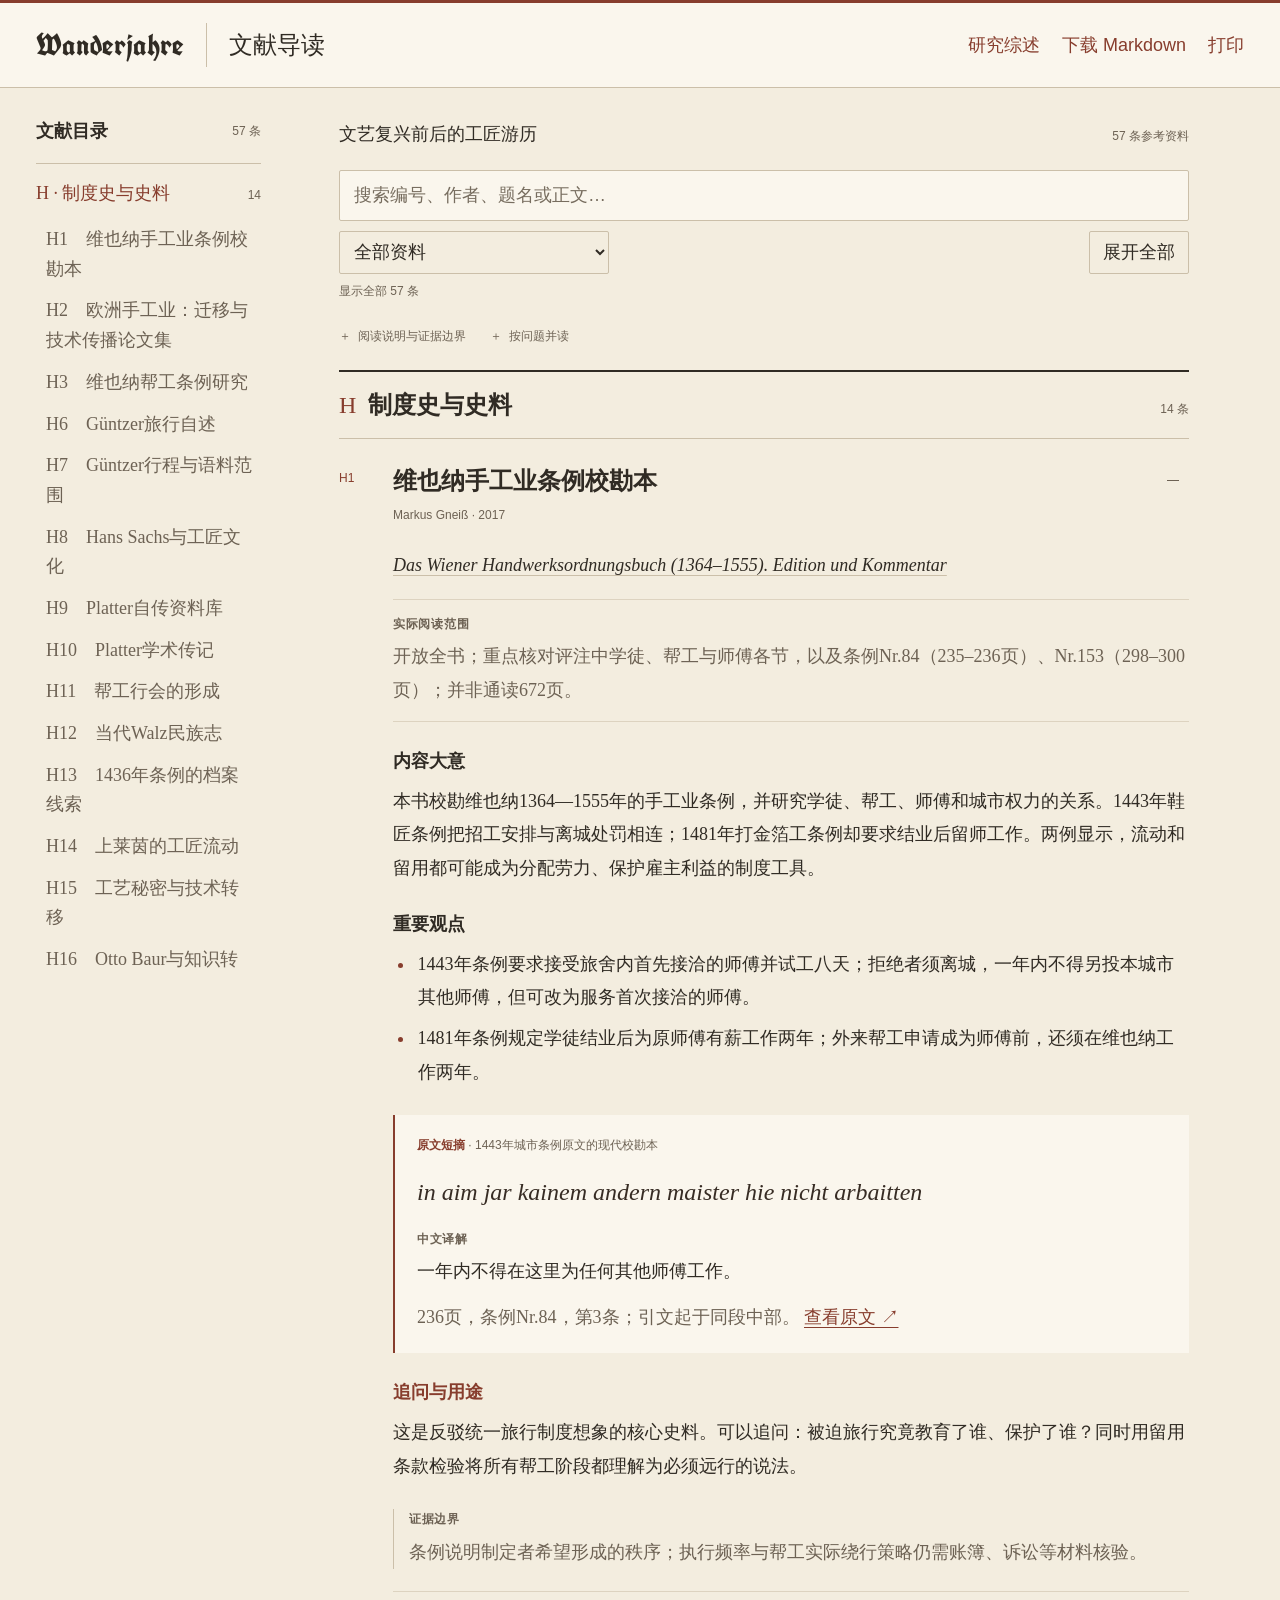
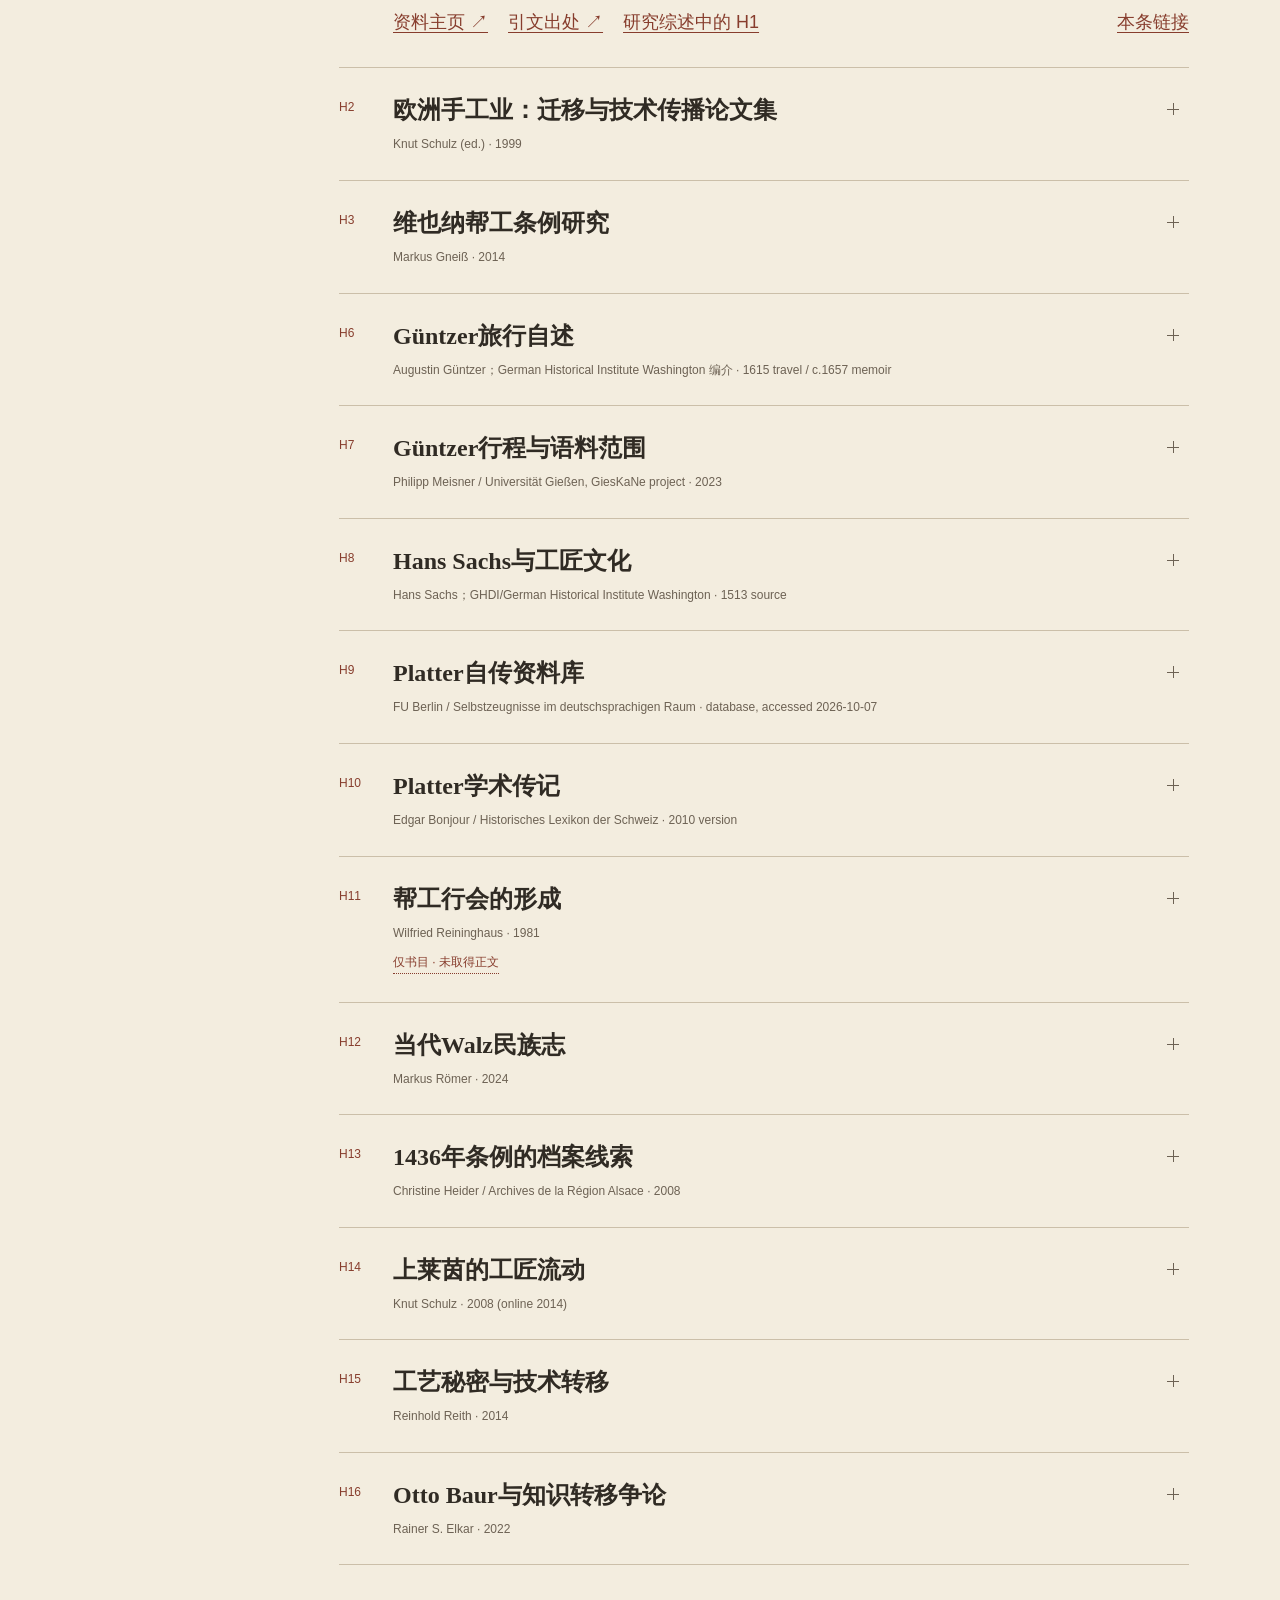
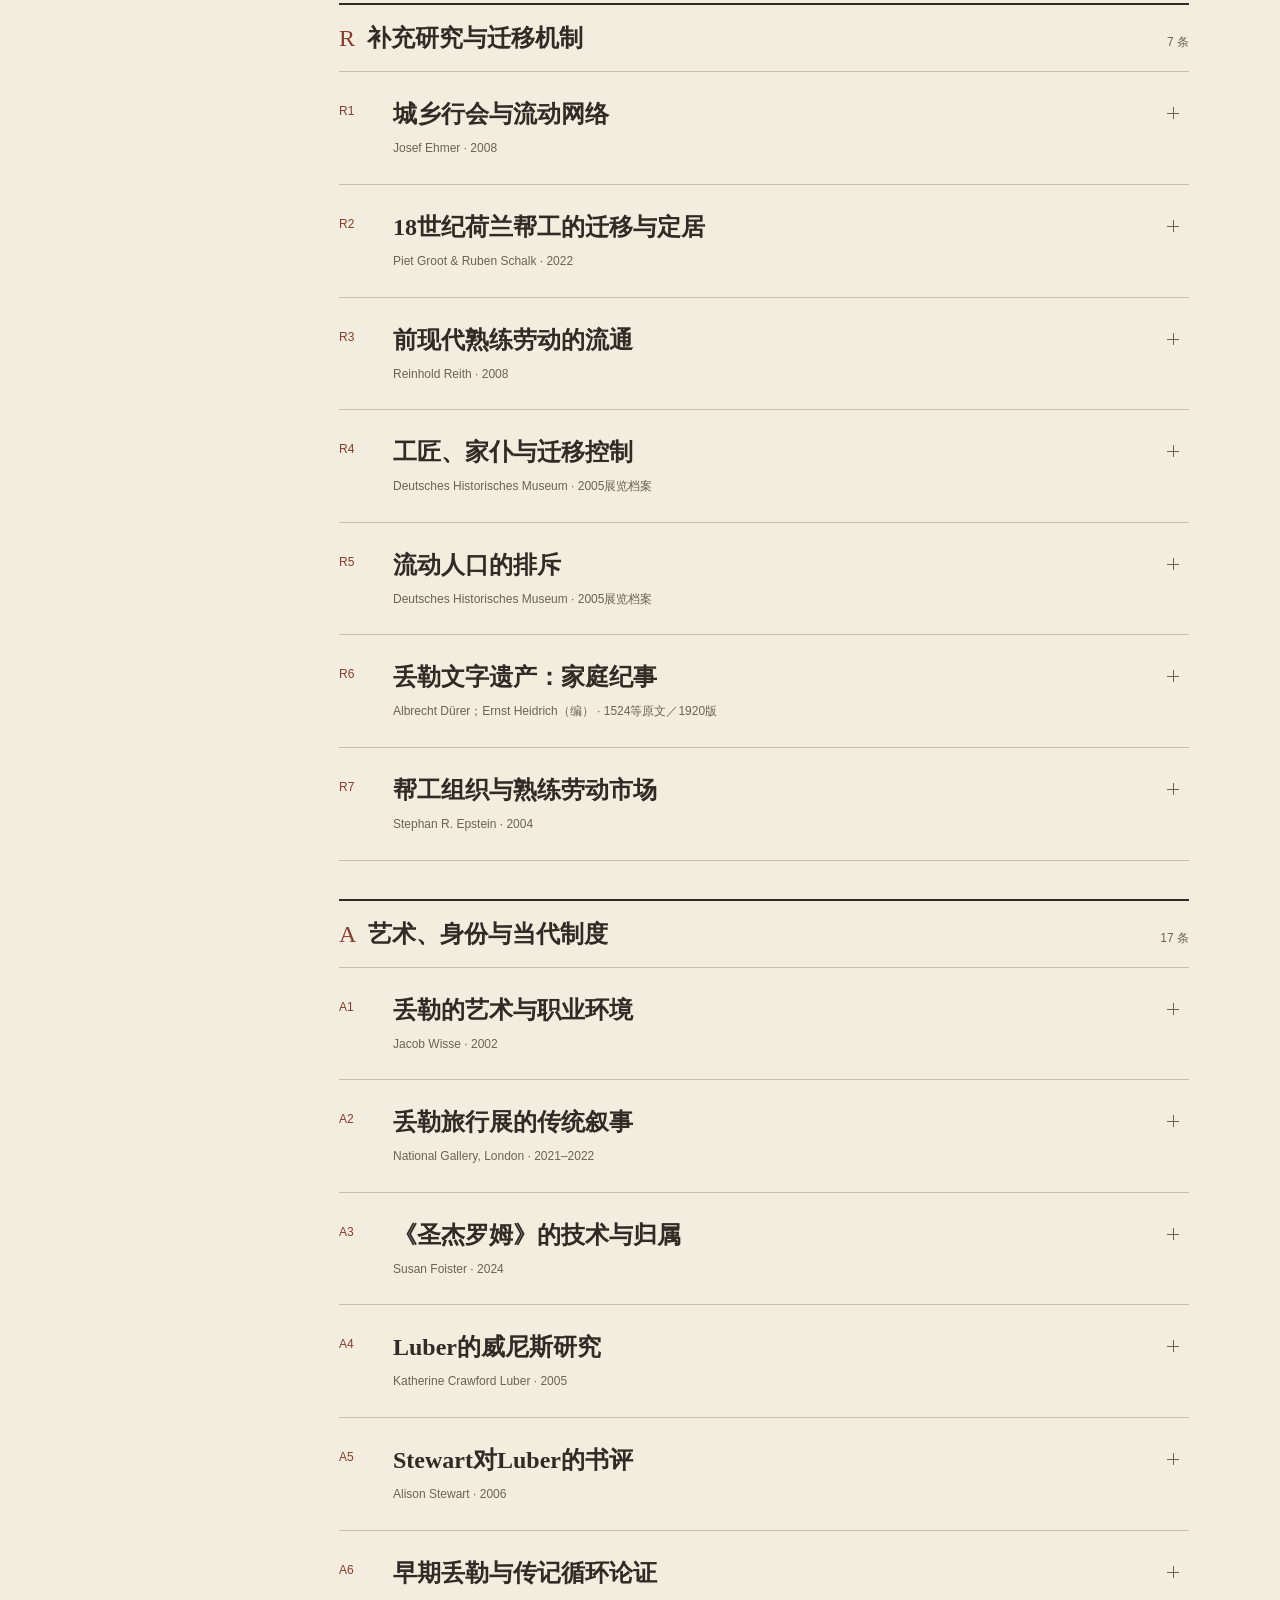
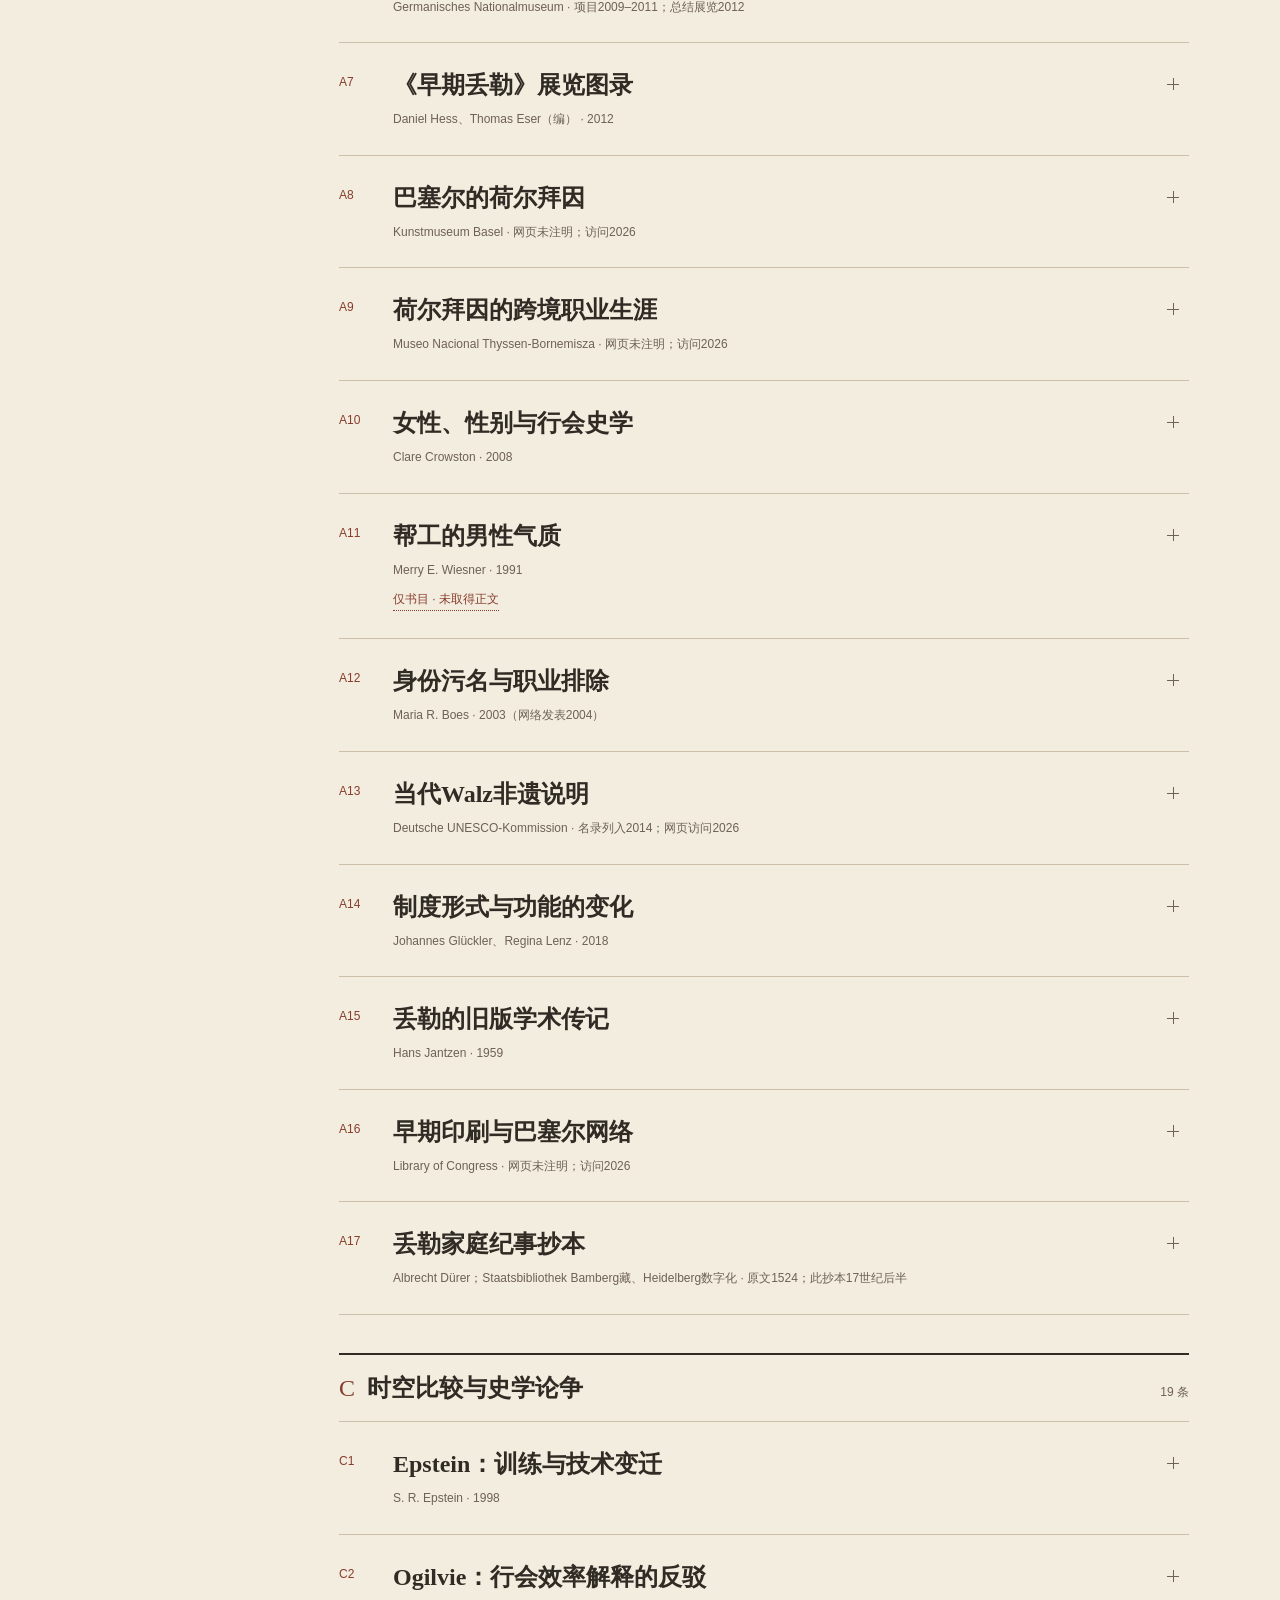
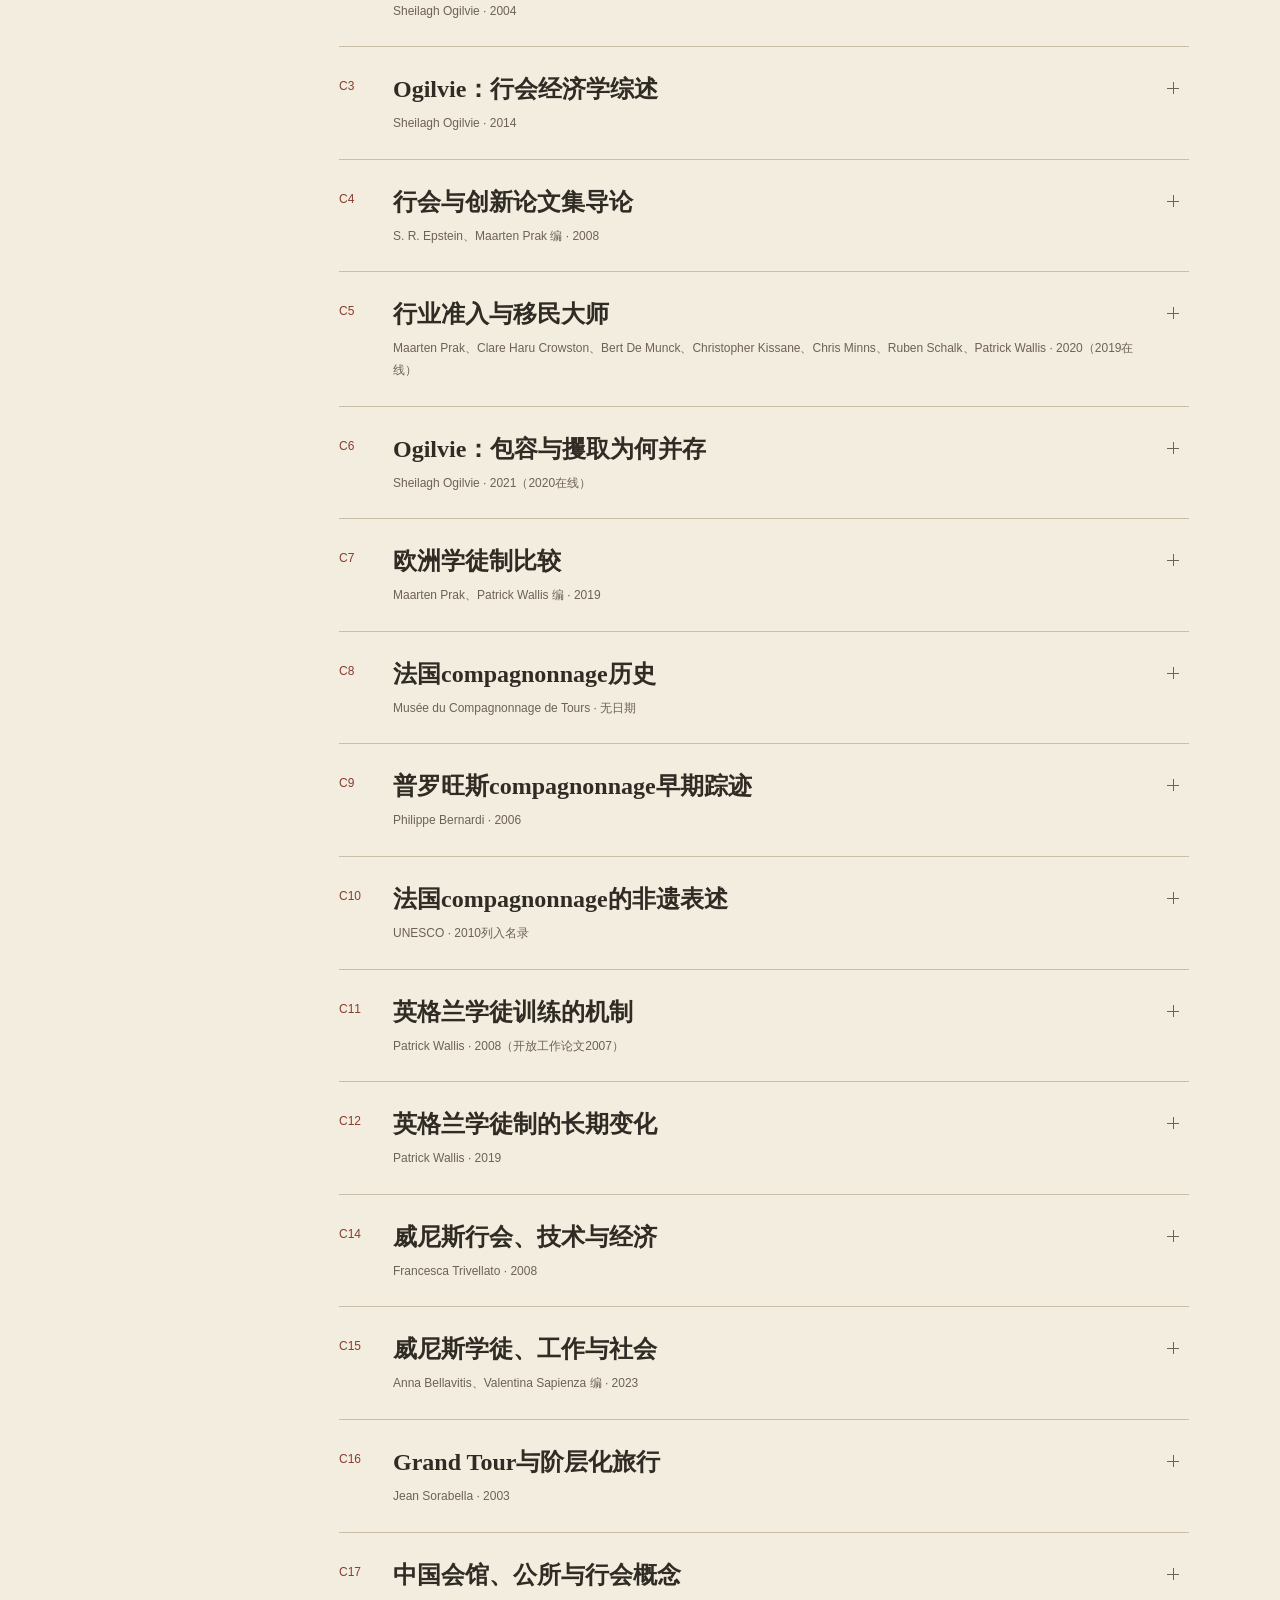
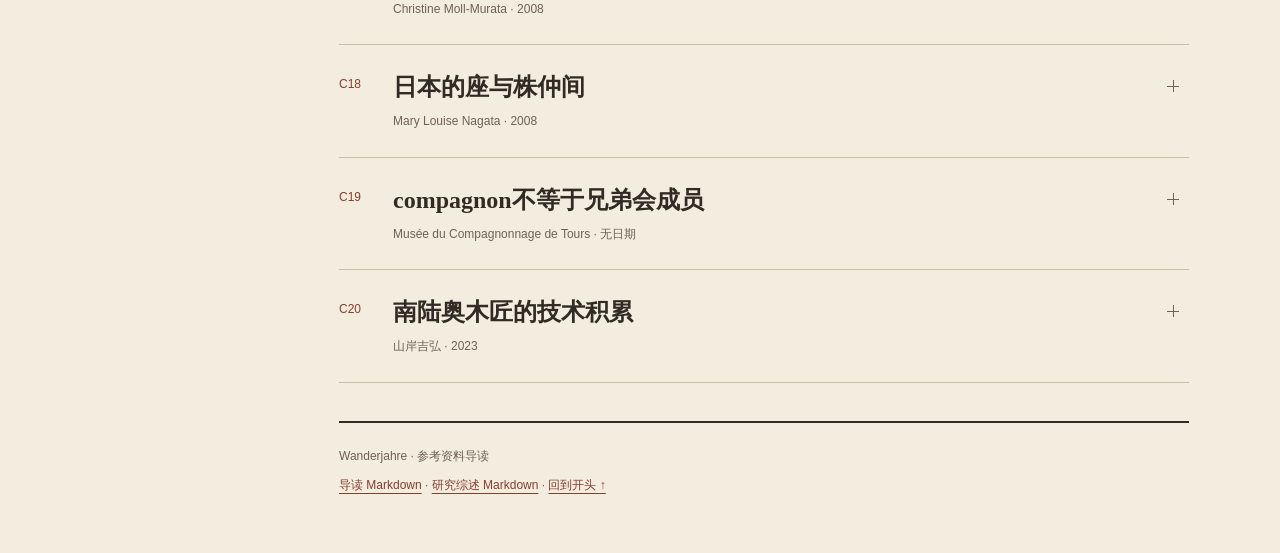
==== index.html @ 85a1c0b7 "Publish Wanderjahre literature reader and research notes" ====
<!doctype html>
<html lang="zh-CN"><head><meta charset="utf-8"><meta name="viewport" content="width=device-width,initial-scale=1"><meta name="description" content="Wanderjahre 文献导读：57条资料的摘要、观点、原文与译解，附出处、证据边界与批判性追问。"><meta name="theme-color" content="#f3eddf"><title>Wanderjahre · 文献导读</title><style>@font-face{font-family:UnifrakturCook;src:url([data-uri]) format("truetype");font-weight:700;font-display:swap}
:root{--paper:#f3eddf;--paper-light:#faf6ed;--ink:#302b24;--muted:#6d6254;--rubric:#873d2d;--line:#cbbfa9;--soft-line:#ddd3c0;--serif:"Songti SC","STSong","Noto Serif CJK SC",Georgia,serif;--sans:-apple-system,BlinkMacSystemFont,"PingFang SC","Microsoft YaHei",sans-serif;--body:1.125rem;--title:1.5rem;--small:.75rem}
*{box-sizing:border-box}html{scroll-padding-top:24px}body{margin:0;background:var(--paper);color:var(--ink);font:var(--body)/1.85 var(--serif);-webkit-font-smoothing:antialiased}a{color:var(--rubric);text-decoration-thickness:1px;text-underline-offset:4px}a:hover{color:#542216}button,input,select{font:var(--body)/1.5 var(--sans);color:var(--ink)}button,select{cursor:pointer}button{background:none;border:1px solid var(--line);padding:7px 13px;border-radius:2px}button:hover{background:#e8ddc8;border-color:var(--muted)}button:disabled{opacity:.5;cursor:default}a:focus-visible,button:focus-visible,input:focus-visible,select:focus-visible,summary:focus-visible{outline:2px solid var(--rubric);outline-offset:4px}p{margin:0 0 16px}h1,h2,h3{margin:0;font-weight:600}h1,h2{font-size:var(--title)}h3{font:600 var(--body)/1.5 var(--sans)}[hidden]{display:none!important}.sr-only{position:absolute;width:1px;height:1px;overflow:hidden;clip-path:inset(50%);white-space:nowrap}.skip-link{position:fixed;z-index:10;top:8px;left:8px;background:var(--paper-light);padding:8px 16px;transform:translateY(-160%)}.skip-link:focus{transform:none}
.masthead{border-top:3px solid var(--rubric);border-bottom:1px solid var(--line);background:var(--paper-light)}.masthead-inner{max-width:1280px;margin:auto;display:flex;align-items:center;gap:22px;padding:20px 36px}.wordmark{font:700 1.875rem/1.2 UnifrakturCook,Georgia,serif;color:var(--ink);text-decoration:none}.masthead h1{font-weight:400;border-left:1px solid var(--line);padding-left:22px;white-space:nowrap}.masthead nav{margin-left:auto;display:flex;align-items:center;gap:22px;font:var(--body)/1.5 var(--sans)}.masthead nav a{text-decoration:none;white-space:nowrap}.masthead button{border:0;padding:0;color:var(--rubric)}
.layout{display:grid;grid-template-columns:245px minmax(0,1fr);gap:58px;max-width:1280px;margin:0 auto;padding:30px 36px 50px}.sidebar{position:sticky;top:24px;align-self:start;max-height:calc(100dvh - 48px);overflow:auto;padding-right:20px;scrollbar-width:thin;scrollbar-color:var(--line) transparent}.directory>summary{font:600 var(--body)/1.5 var(--sans);list-style:none;padding:0 0 18px;border-bottom:1px solid var(--line)}summary::-webkit-details-marker{display:none}.directory>summary span{float:right;font-size:var(--small);line-height:27px;color:var(--muted);font-weight:400}.directory>summary{cursor:pointer}.index-group{border-bottom:1px solid var(--soft-line);padding:15px 0}.index-group>summary{list-style:none;display:flex;gap:6px;justify-content:space-between;align-items:baseline;cursor:pointer;font:var(--body)/1.65 var(--serif)}.count{font:var(--small)/1.5 var(--sans);color:var(--muted)}.index-group[open]>summary{color:var(--rubric)}.index-group ol{padding:10px 0 0;list-style:none;margin:0}.index-group li{margin:0}.index-group a{font-size:var(--body);display:block;line-height:1.65;padding:6px 8px;color:var(--muted);text-decoration:none;border-left:2px solid transparent}.index-group a:hover,.index-group a[aria-current="location"]{color:var(--rubric);background:#ece2d0;border-left-color:var(--rubric)}.sidebar-note{font:var(--small)/1.9 var(--sans);color:var(--muted);margin:22px 0 0}
main{min-width:0;max-width:850px}.reader-heading{display:flex;justify-content:space-between;align-items:baseline;gap:16px;margin-bottom:18px}.reader-heading p{margin:0;font-size:var(--body)}.reader-heading>span{font:var(--small)/1.5 var(--sans);color:var(--muted);white-space:nowrap}.reader-tools{margin-bottom:14px}.search-line{display:flex;gap:8px}input[type=search]{width:100%;min-width:0;background:var(--paper-light);border:1px solid var(--line);border-radius:2px;padding:11px 14px;appearance:none}input::placeholder{color:#776d5f}input::-webkit-search-cancel-button{display:none}.search-line button{white-space:nowrap}.tool-row{display:flex;flex-wrap:wrap;gap:12px;justify-content:space-between;margin-top:10px}.tool-row select{min-width:0;max-width:70%;border:1px solid var(--line);background:transparent;padding:7px 30px 7px 10px;border-radius:2px}.tool-row button{white-space:nowrap}.result-count{font:var(--small)/1.6 var(--sans);color:var(--muted);margin:8px 0 0}.reading-notes{display:flex;flex-wrap:wrap;gap:0 24px;padding:6px 0 18px}.reading-note{width:100%;font-size:var(--body)}.reading-note>summary{font:var(--small)/1.8 var(--sans);padding:5px 0;cursor:pointer;list-style:none;color:var(--muted)}.reading-note>summary:before{content:"＋";margin-right:7px}.reading-note[open]>summary:before{content:"−"}.reading-note>div,.reading-routes{border-left:1px solid var(--line);padding:12px 18px;margin:4px 0 16px;background:#efe6d4}.reading-note p:last-child{margin-bottom:0}.reading-routes{list-style:none}.reading-routes li{padding:14px 0;border-bottom:1px solid var(--line)}.reading-routes li:last-child{border:0}.reading-routes li>p:first-child{font-weight:600;margin-bottom:6px}.reading-routes p.muted{margin:7px 0 0}.route-refs a{display:inline-block;min-width:32px;font-family:var(--sans)}.muted{color:var(--muted)}
.reference-group{margin-bottom:38px}.reference-group>h2{display:flex;align-items:baseline;gap:12px;line-height:1.5;border-top:2px solid var(--ink);border-bottom:1px solid var(--line);padding:15px 0}.reference-group>h2>span{color:var(--rubric);font-weight:400}.reference-group>h2>small{margin-left:auto;white-space:nowrap;font:var(--small)/1.5 var(--sans);color:var(--muted)}.entry{border-bottom:1px solid var(--line);scroll-margin-top:24px}.entry>summary{list-style:none;cursor:pointer;display:grid;grid-template-columns:42px minmax(0,1fr) 22px;gap:12px;padding:24px 0}.entry>summary:hover .entry-title{color:var(--rubric)}.entry-id{color:var(--rubric);font:var(--small)/2 var(--sans);padding-top:3px}.entry-title{display:block;font-size:var(--title);font-weight:600;line-height:1.5}.entry-meta{display:block;color:var(--muted);font:var(--small)/1.8 var(--sans);margin-top:6px;overflow-wrap:anywhere}.expand-mark{position:relative;width:14px;height:14px;margin-top:11px}.expand-mark:before,.expand-mark:after{content:"";position:absolute;background:var(--muted)}.expand-mark:before{width:12px;height:1px;top:6px}.expand-mark:after{height:12px;width:1px;left:6px}.entry[open] .expand-mark:after{display:none}.entry[open]>.entry-body{padding-bottom:30px}.entry-body{padding-left:54px;overflow-wrap:anywhere}.source-title{font-style:italic;line-height:1.65;margin:0 0 15px}.source-title a{color:var(--ink);text-decoration-color:var(--line)}.source-title a:hover{color:var(--rubric)}.bibliographic{color:var(--muted)}.reading-scope,.boundary{margin:18px 0 26px;padding:14px 0;border-top:1px solid var(--soft-line);border-bottom:1px solid var(--soft-line);color:var(--muted)}dt,.label{font:600 var(--small)/1.8 var(--sans);letter-spacing:.06em;color:var(--muted)}dd{margin:5px 0 0}.entry-section{margin:26px 0}.entry-section h3{margin-bottom:10px}.entry-section p{margin:0}.points{margin:0;padding-left:1.2em}.points li{padding-left:3px;margin:8px 0}.points li::marker{color:var(--rubric)}.quotation{margin:26px 0;padding:20px 22px;background:var(--paper-light);border-left:2px solid var(--rubric)}figcaption{font:600 var(--small)/1.8 var(--sans);color:var(--rubric);margin-bottom:16px}figcaption span{font-weight:400;color:var(--muted)}blockquote{margin:0 0 18px;font:italic var(--title)/1.6 Georgia,"Songti SC",serif;color:#372c24;overflow-wrap:anywhere}.translation{margin-bottom:14px}.translation .label{display:block;margin-bottom:4px}.quote-location{font-size:var(--body);line-height:1.75;color:var(--muted);margin:0}.quote-location a{white-space:nowrap}.inquiry h3{color:var(--rubric)}.boundary{border-top:0;border-bottom:0;border-left:1px solid var(--line);padding:0 0 0 15px;margin-bottom:22px}.entry-links{display:flex;flex-wrap:wrap;gap:8px 20px;font:var(--body)/1.7 var(--sans);padding-top:15px;border-top:1px solid var(--soft-line)}.entry-links a{white-space:normal}.permalink{margin-left:auto}.limited{display:inline-block;font:var(--small)/1.7 var(--sans);margin-top:7px;color:var(--rubric);border-bottom:1px dotted var(--rubric)}#empty-state{padding:35px 0;border-top:2px solid var(--ink)}#empty-state h2{margin-bottom:15px}#empty-state button{margin-top:8px}.reader-footer{border-top:2px solid var(--ink);padding-top:22px;color:var(--muted);font:var(--small)/1.9 var(--sans)}.reader-footer p{margin-bottom:6px}
@media(min-width:901px){.reading-note{width:auto}.reading-note[open]{width:100%}}
@media(max-width:1100px){.layout{grid-template-columns:210px minmax(0,1fr);gap:30px;padding-left:26px;padding-right:26px}.masthead-inner{padding-left:26px;padding-right:26px;gap:18px}.masthead nav{gap:18px}.sidebar{padding-right:10px}.entry-body{padding-left:0}}
@media(max-width:900px){.masthead-inner{flex-wrap:wrap;gap:12px 20px}.masthead h1{padding-left:20px}.masthead nav{width:100%;margin:0;gap:24px}.layout{display:block;padding-top:22px}.sidebar{position:static;max-height:none;padding:0;margin-bottom:20px;overflow:visible}.directory{border-bottom:1px solid var(--line)}.directory>summary{border-bottom:0;padding-bottom:14px}.directory>summary:before{content:"＋";margin-right:8px;color:var(--rubric)}.directory[open]>summary:before{content:"−"}.directory-body{padding:0 12px 15px;max-height:55dvh;overflow:auto}.sidebar-note{margin-top:15px}main{max-width:none}.reference-group>h2{font-size:var(--title)}}
@media(max-width:520px){.masthead-inner{padding:18px 18px 16px;gap:12px}.masthead h1{padding-left:12px}.masthead nav{gap:20px;flex-wrap:wrap}.layout{padding:20px 18px 32px}.reader-heading{display:block}.reader-heading>span{display:block;margin-top:3px}.tool-row{gap:8px}.tool-row select{max-width:calc(100% - 112px);width:auto;padding-right:18px}.tool-row button{padding:7px 9px}.entry>summary{grid-template-columns:30px minmax(0,1fr) 14px;gap:9px;padding:20px 0}.entry-title{font-size:var(--title)}.entry-body{padding-left:0}.reference-group>h2{flex-wrap:wrap;gap:8px}.quotation{padding:16px 15px}.permalink{margin-left:0}.reading-note>div,.reading-routes{padding:12px}.masthead nav a{white-space:normal}}
@media(prefers-reduced-motion:reduce){*{scroll-behavior:auto!important}}
@media print{@page{margin:18mm}body{background:white;color:black;font-size:12pt;line-height:1.6}.masthead,.sidebar,.reader-tools,.reading-notes,.reader-heading,.reader-footer,.skip-link,.permalink{display:none!important}.layout{display:block;max-width:none;padding:0}main{max-width:none}.entry{border-color:#aaa}.entry>summary{padding:15px 0;grid-template-columns:30px 1fr}.entry-body{padding:0!important}.expand-mark{display:none}h2,.entry-title,blockquote{font-size:18pt}.entry-meta,dt,.label,figcaption,.entry-id,.limited,.reference-group>h2>small{font-size:12pt}.quotation{background:none;border-color:#666;break-inside:avoid}.entry-links{font-size:12pt}.entry-links a:after{content:" (" attr(href) ")";overflow-wrap:anywhere}.entry-links a[href^="#"],.entry-links a[href^="wanderjahre"]{display:none}.reference-group>h2{break-after:avoid}p,li{orphans:3;widows:3}a{color:black}#empty-state{display:none!important}}
</style></head>
<body><a class="skip-link" href="#reading">跳到文献正文</a>
<header class="masthead"><div class="masthead-inner"><a class="wordmark" href="#top" lang="de">Wanderjahre</a><h1>文献导读</h1><nav aria-label="文档导航"><a href="wanderjahre.html">研究综述</a><a href="wanderjahre-annotated-bibliography.md" download>下载 Markdown</a><button type="button" data-print hidden>打印</button></nav></div></header>
<div class="layout" id="top"><aside class="sidebar" aria-label="文献索引"><details class="directory" open><summary>文献目录 <span>57 条</span></summary><div class="directory-body"><details class="index-group" open><summary><span>H · 制度史与史料</span><span class="count">14</span></summary><ol><li data-for="ref-H1"><a class="" href="#ref-H1">H1　维也纳手工业条例校勘本</a></li><li data-for="ref-H2"><a class="" href="#ref-H2">H2　欧洲手工业：迁移与技术传播论文集</a></li><li data-for="ref-H3"><a class="" href="#ref-H3">H3　维也纳帮工条例研究</a></li><li data-for="ref-H6"><a class="" href="#ref-H6">H6　Güntzer旅行自述</a></li><li data-for="ref-H7"><a class="" href="#ref-H7">H7　Güntzer行程与语料范围</a></li><li data-for="ref-H8"><a class="" href="#ref-H8">H8　Hans Sachs与工匠文化</a></li><li data-for="ref-H9"><a class="" href="#ref-H9">H9　Platter自传资料库</a></li><li data-for="ref-H10"><a class="" href="#ref-H10">H10　Platter学术传记</a></li><li data-for="ref-H11"><a class="" href="#ref-H11">H11　帮工行会的形成</a></li><li data-for="ref-H12"><a class="" href="#ref-H12">H12　当代Walz民族志</a></li><li data-for="ref-H13"><a class="" href="#ref-H13">H13　1436年条例的档案线索</a></li><li data-for="ref-H14"><a class="" href="#ref-H14">H14　上莱茵的工匠流动</a></li><li data-for="ref-H15"><a class="" href="#ref-H15">H15　工艺秘密与技术转移</a></li><li data-for="ref-H16"><a class="" href="#ref-H16">H16　Otto Baur与知识转移争论</a></li></ol></details><details class="index-group" ><summary><span>R · 补充研究与迁移机制</span><span class="count">7</span></summary><ol><li data-for="ref-R1"><a class="" href="#ref-R1">R1　城乡行会与流动网络</a></li><li data-for="ref-R2"><a class="" href="#ref-R2">R2　18世纪荷兰帮工的迁移与定居</a></li><li data-for="ref-R3"><a class="" href="#ref-R3">R3　前现代熟练劳动的流通</a></li><li data-for="ref-R4"><a class="" href="#ref-R4">R4　工匠、家仆与迁移控制</a></li><li data-for="ref-R5"><a class="" href="#ref-R5">R5　流动人口的排斥</a></li><li data-for="ref-R6"><a class="" href="#ref-R6">R6　丢勒文字遗产：家庭纪事</a></li><li data-for="ref-R7"><a class="" href="#ref-R7">R7　帮工组织与熟练劳动市场</a></li></ol></details><details class="index-group" ><summary><span>A · 艺术、身份与当代制度</span><span class="count">17</span></summary><ol><li data-for="ref-A1"><a class="" href="#ref-A1">A1　丢勒的艺术与职业环境</a></li><li data-for="ref-A2"><a class="" href="#ref-A2">A2　丢勒旅行展的传统叙事</a></li><li data-for="ref-A3"><a class="" href="#ref-A3">A3　《圣杰罗姆》的技术与归属</a></li><li data-for="ref-A4"><a class="" href="#ref-A4">A4　Luber的威尼斯研究</a></li><li data-for="ref-A5"><a class="" href="#ref-A5">A5　Stewart对Luber的书评</a></li><li data-for="ref-A6"><a class="" href="#ref-A6">A6　早期丢勒与传记循环论证</a></li><li data-for="ref-A7"><a class="" href="#ref-A7">A7　《早期丢勒》展览图录</a></li><li data-for="ref-A8"><a class="" href="#ref-A8">A8　巴塞尔的荷尔拜因</a></li><li data-for="ref-A9"><a class="" href="#ref-A9">A9　荷尔拜因的跨境职业生涯</a></li><li data-for="ref-A10"><a class="" href="#ref-A10">A10　女性、性别与行会史学</a></li><li data-for="ref-A11"><a class="" href="#ref-A11">A11　帮工的男性气质</a></li><li data-for="ref-A12"><a class="" href="#ref-A12">A12　身份污名与职业排除</a></li><li data-for="ref-A13"><a class="" href="#ref-A13">A13　当代Walz非遗说明</a></li><li data-for="ref-A14"><a class="" href="#ref-A14">A14　制度形式与功能的变化</a></li><li data-for="ref-A15"><a class="" href="#ref-A15">A15　丢勒的旧版学术传记</a></li><li data-for="ref-A16"><a class="" href="#ref-A16">A16　早期印刷与巴塞尔网络</a></li><li data-for="ref-A17"><a class="" href="#ref-A17">A17　丢勒家庭纪事抄本</a></li></ol></details><details class="index-group" ><summary><span>C · 时空比较与史学论争</span><span class="count">19</span></summary><ol><li data-for="ref-C1"><a class="" href="#ref-C1">C1　Epstein：训练与技术变迁</a></li><li data-for="ref-C2"><a class="" href="#ref-C2">C2　Ogilvie：行会效率解释的反驳</a></li><li data-for="ref-C3"><a class="" href="#ref-C3">C3　Ogilvie：行会经济学综述</a></li><li data-for="ref-C4"><a class="" href="#ref-C4">C4　行会与创新论文集导论</a></li><li data-for="ref-C5"><a class="" href="#ref-C5">C5　行业准入与移民大师</a></li><li data-for="ref-C6"><a class="" href="#ref-C6">C6　Ogilvie：包容与攫取为何并存</a></li><li data-for="ref-C7"><a class="" href="#ref-C7">C7　欧洲学徒制比较</a></li><li data-for="ref-C8"><a class="" href="#ref-C8">C8　法国compagnonnage历史</a></li><li data-for="ref-C9"><a class="" href="#ref-C9">C9　普罗旺斯compagnonnage早期踪迹</a></li><li data-for="ref-C10"><a class="" href="#ref-C10">C10　法国compagnonnage的非遗表述</a></li><li data-for="ref-C11"><a class="" href="#ref-C11">C11　英格兰学徒训练的机制</a></li><li data-for="ref-C12"><a class="" href="#ref-C12">C12　英格兰学徒制的长期变化</a></li><li data-for="ref-C14"><a class="" href="#ref-C14">C14　威尼斯行会、技术与经济</a></li><li data-for="ref-C15"><a class="" href="#ref-C15">C15　威尼斯学徒、工作与社会</a></li><li data-for="ref-C16"><a class="" href="#ref-C16">C16　Grand Tour与阶层化旅行</a></li><li data-for="ref-C17"><a class="" href="#ref-C17">C17　中国会馆、公所与行会概念</a></li><li data-for="ref-C18"><a class="" href="#ref-C18">C18　日本的座与株仲间</a></li><li data-for="ref-C19"><a class="" href="#ref-C19">C19　compagnon不等于兄弟会成员</a></li><li data-for="ref-C20"><a class="" href="#ref-C20">C20　南陆奥木匠的技术积累</a></li></ol></details><p class="sidebar-note">核心时段 1350—1650<br>制度、艺术与跨地域比较</p></div></details></aside>
<main id="reading" tabindex="-1"><div class="reader-heading"><p>文艺复兴前后的工匠游历</p><span>57 条参考资料</span></div>
<div class="reader-tools" hidden><div class="search-line"><label class="sr-only" for="reader-search">搜索编号、作者、题名或正文</label><input id="reader-search" type="search" placeholder="搜索编号、作者、题名或正文…" autocomplete="off" spellcheck="false"><button id="clear-search" type="button" hidden>清除</button></div><div class="tool-row"><label class="sr-only" for="group-filter">资料分组</label><select id="group-filter"><option value="all">全部资料</option><option value="H">H · 制度史与史料</option><option value="R">R · 补充研究与迁移机制</option><option value="A">A · 艺术、身份与当代制度</option><option value="C">C · 时空比较与史学论争</option></select><button type="button" id="toggle-entries" aria-expanded="false">展开全部</button></div><p id="result-count" class="result-count" aria-live="polite">显示全部 57 条</p></div>
<div class="reading-notes"><details class="reading-note"><summary>阅读说明与证据边界</summary><div><p>以下为已有导读的网页呈现。文献核读记录日期为 2026年10月7日；网页整理日期为 2026年10月20日。</p><p>每条保留实际阅读范围、原文类型与定位。“追问与用途”为本次调研的分析，译文为译解；均不冒充作者原话。编号沿用原调研，跳号保留。</p><p>H11、A11未取得实质正文；A4短摘为章节题名；A7依据馆方图录介绍；A17依据抄本编目。A5是Stewart的书评，不能归为Luber原话。详情在对应条目中注明。</p><p>书目、摘要和局部精读不等于全文通读。此页转换保留原有资料判断，未重新核查全部外部网页。</p></div></details><details class="reading-note"><summary>按问题并读</summary><ol class="reading-routes"><li><p>游历究竟是求知，还是劳动力管理？</p><div class="route-refs"><a class="" href="#ref-H1">H1</a>、<a class="" href="#ref-H15">H15</a>、<a class="" href="#ref-H16">H16</a>、<a class="" href="#ref-R2">R2</a></div><p class="muted">区分制度目的、个人动机和实际结果。</p></li><li><p>行会促进创新，还是保护既得利益？</p><div class="route-refs"><a class="" href="#ref-C1">C1</a>、<a class="" href="#ref-C2">C2</a>、<a class="" href="#ref-C5">C5</a>、<a class="" href="#ref-C6">C6</a></div><p class="muted">比较解释机制、统计分母及被排除的人。</p></li><li><p>艺术家的旅行传记可靠吗？</p><div class="route-refs"><a class="" href="#ref-R6">R6</a>、<a class="" href="#ref-A4">A4</a>、<a class="" href="#ref-A5">A5</a>、<a class="" href="#ref-A6">A6</a>、<a class="" href="#ref-A3">A3</a></div><p class="muted">区分自述、作品归属、技术检测与后世推断。</p></li><li><p>谁可以体面地流动？</p><div class="route-refs"><a class="" href="#ref-R4">R4</a>、<a class="" href="#ref-R5">R5</a>、<a class="" href="#ref-A10">A10</a>、<a class="" href="#ref-A12">A12</a></div><p class="muted">对比信用证明、性别、出身与救济资格。</p></li><li><p>为什么不同地区有不同的训练与迁移组合？</p><div class="route-refs"><a class="" href="#ref-C7">C7</a>、<a class="" href="#ref-C8">C8</a>、<a class="" href="#ref-C11">C11</a>、<a class="" href="#ref-C14">C14</a>、<a class="" href="#ref-C17">C17</a>、<a class="" href="#ref-C18">C18</a></div><p class="muted">先比较规则、资金、庇护和就业渠道，再比较组织名称。</p></li><li><p>我们遗漏了哪些流动和劳动者？</p><div class="route-refs"><a class="" href="#ref-R7">R7</a>、<a class="" href="#ref-H7">H7</a>、<a class="" href="#ref-C19">C19</a>、<a class="" href="#ref-C20">C20</a></div><p class="muted">检查临时居留、资料截取、身份称谓和保存偏差。</p></li></ol></details></div>
<div id="empty-state" hidden><h2>没有找到匹配资料</h2><p>试试作者姓氏、资料编号，或缩短关键词。</p><button type="button" id="reset-filters">清除全部筛选</button></div>
<section class="reference-group" data-group="H" id="group-H"><h2><span>H</span> 制度史与史料<small>14 条</small></h2><details class="entry" id="ref-H1" data-group="H" open>
<summary><span class="entry-id">H1</span><span class="entry-heading"><span class="entry-title">维也纳手工业条例校勘本</span><span class="entry-meta">Markus Gneiß · 2017</span></span><span class="expand-mark" aria-hidden="true"></span></summary>
<div class="entry-body">
<p class="source-title" data-field="title"><a class="" href="https://e-book.fwf.ac.at/api/object/o:1123/get" target="_blank" rel="noopener noreferrer">Das Wiener Handwerksordnungsbuch (1364–1555). Edition und Kommentar</a></p>
<dl class="reading-scope"><dt>实际阅读范围</dt><dd data-field="read_scope">开放全书；重点核对评注中学徒、帮工与师傅各节，以及条例Nr.84（235–236页）、Nr.153（298–300页）；并非通读672页。</dd></dl>
<section class="entry-section"><h3>内容大意</h3><p data-field="summary">本书校勘维也纳1364—1555年的手工业条例，并研究学徒、帮工、师傅和城市权力的关系。1443年鞋匠条例把招工安排与离城处罚相连；1481年打金箔工条例却要求结业后留师工作。两例显示，流动和留用都可能成为分配劳力、保护雇主利益的制度工具。</p></section>
<section class="entry-section"><h3>重要观点</h3><ul class="points"><li>1443年条例要求接受旅舍内首先接洽的师傅并试工八天；拒绝者须离城，一年内不得另投本城市其他师傅，但可改为服务首次接洽的师傅。</li><li>1481年条例规定学徒结业后为原师傅有薪工作两年；外来帮工申请成为师傅前，还须在维也纳工作两年。</li></ul></section>
<figure class="quotation"><figcaption>原文短摘 <span>· 1443年城市条例原文的现代校勘本</span></figcaption><blockquote data-field="quote">in aim jar kainem andern maister hie nicht arbaitten</blockquote><p class="translation" data-field="translation"><span class="label">中文译解</span>一年内不得在这里为任何其他师傅工作。</p><p class="quote-location"><span data-field="locator">236页，条例Nr.84，第3条；引文起于同段中部。</span> <a class="" href="https://e-book.fwf.ac.at/api/object/o:1123/get" target="_blank" rel="noopener noreferrer">查看原文 ↗</a></p></figure>
<section class="entry-section inquiry"><h3>追问与用途</h3><p data-field="use">这是反驳统一旅行制度想象的核心史料。可以追问：被迫旅行究竟教育了谁、保护了谁？同时用留用条款检验将所有帮工阶段都理解为必须远行的说法。</p></section>
<dl class="boundary"><dt>证据边界</dt><dd data-field="limits">条例说明制定者希望形成的秩序；执行频率与帮工实际绕行策略仍需账簿、诉讼等材料核验。</dd></dl>
<footer class="entry-links"><a class="" href="https://e-book.fwf.ac.at/api/object/o:1123/get" target="_blank" rel="noopener noreferrer">资料主页 ↗</a><a class="" href="https://e-book.fwf.ac.at/api/object/o:1123/get" target="_blank" rel="noopener noreferrer">引文出处 ↗</a><a class="" href="wanderjahre.html#ref-H1">研究综述中的 H1</a><a class="permalink" href="#ref-H1">本条链接</a></footer>
</div></details><details class="entry" id="ref-H2" data-group="H" >
<summary><span class="entry-id">H2</span><span class="entry-heading"><span class="entry-title">欧洲手工业：迁移与技术传播论文集</span><span class="entry-meta">Knut Schulz (ed.) · 1999</span></span><span class="expand-mark" aria-hidden="true"></span></summary>
<div class="entry-body">
<p class="source-title" data-field="title"><a class="" href="https://www.degruyterbrill.com/document/doi/10.1524/9783486594423/html" target="_blank" rel="noopener noreferrer">Handwerk in Europa. Vom Spätmittelalter bis zur Frühen Neuzeit</a></p>
<dl class="reading-scope"><dt>实际阅读范围</dt><dd data-field="read_scope">已升级取得原机构整书PDF；读编者导论VII–XVII页、Elkar章216–218页及Holbach章234–236页；核对全书目录，未通读各章。</dd></dl>
<section class="entry-section"><h3>内容大意</h3><p data-field="summary">论文集把手工业迁移置于跨城市网络、宗教组织、劳动力市场与技术传播中比较。编者提醒，十四至十五世纪的招徕劳力不能与十六世纪后期的职业封闭混同；罗马和卑尔根的类似工匠群体，又提示研究迁出地组织与同乡支持，而不能只凭目的地繁荣解释迁移。</p></section>
<section class="entry-section"><h3>重要观点</h3><ul class="points"><li>导论主张比较同时追踪谁迁移、为何迁移、如何到达何处及其后果；时期和工种差异决定哪些解释可以成立。</li><li>技术传播各章结论并不一致：受管制帮工旅行、城市招徕专家和产业迁移是不同过程，应分别检验其作用。</li></ul></section>
<figure class="quotation"><figcaption>原文短摘 <span>· 编者导论正文</span></figcaption><blockquote data-field="quote">Wer wanderte? Warum wanderten Handwerker? Wie und wohin wanderten sie?</blockquote><p class="translation" data-field="translation"><span class="label">中文译解</span>谁在迁移？手工业者为什么迁移？他们如何迁移，又去往何处？</p><p class="quote-location"><span data-field="locator">编者导论XVI页，介绍Reininghaus论文的段落。</span> <a class="" href="https://www.historischeskolleg.de/wp-content/uploads/1999/08/Kolloquien41.pdf" target="_blank" rel="noopener noreferrer">查看原文 ↗</a></p></figure>
<section class="entry-section inquiry"><h3>追问与用途</h3><p data-field="use">适合建立横向比较的共同问题，而不是寻找单一德国模式。可把罗马、尼德兰、伦敦、奥斯曼材料并置，再追问网络、市场和国家支持分别如何改变迁移。</p></section>
<dl class="boundary"><dt>证据边界</dt><dd data-field="limits">整书已可访问，但这里只概括导论和已读段落；不能把编者的概括当成每位作者一致认可的结论。</dd></dl>
<footer class="entry-links"><a class="" href="https://www.degruyterbrill.com/document/doi/10.1524/9783486594423/html" target="_blank" rel="noopener noreferrer">资料主页 ↗</a><a class="" href="https://www.historischeskolleg.de/wp-content/uploads/1999/08/Kolloquien41.pdf" target="_blank" rel="noopener noreferrer">引文出处 ↗</a><a class="" href="https://www.historischeskolleg.de/mediathek/publikationen/schriften-des-historischen-kollegs-kolloquien/handwerk-in-europa/" target="_blank" rel="noopener noreferrer">机构介绍与目录 ↗</a><a class="" href="wanderjahre.html#ref-H2">研究综述中的 H2</a><a class="permalink" href="#ref-H2">本条链接</a></footer>
</div></details><details class="entry" id="ref-H3" data-group="H" >
<summary><span class="entry-id">H3</span><span class="entry-heading"><span class="entry-title">维也纳帮工条例研究</span><span class="entry-meta">Markus Gneiß · 2014</span></span><span class="expand-mark" aria-hidden="true"></span></summary>
<div class="entry-body">
<p class="source-title" data-field="title"><a class="" href="https://utheses.univie.ac.at/detail/30380" target="_blank" rel="noopener noreferrer">Die Gesellenordnungen des spätmittelalterlichen Wiener Handwerksordnungsbuches: Analyse und Edition</a></p>
<dl class="reading-scope"><dt>实际阅读范围</dt><dd data-field="read_scope">重读维也纳大学仓储的德文、英文作者摘要与学位信息；全文入口返回401，未取得论文正文。</dd></dl>
<section class="entry-section"><h3>内容大意</h3><p data-field="summary">摘要介绍十五至十六世纪前半叶维也纳帮工条例的整理。早期争议集中于工资、工时、休息和副业，1439年城市总条例之后，兄弟会的宗教慈善活动更清楚可见。会费与罚款维持疾病借款、葬礼和弥撒，同时规定公共行为及城市防卫义务，组织兼具保护与约束。</p></section>
<section class="entry-section"><h3>重要观点</h3><ul class="points"><li>帮工组织并非只为提高工资：对通常没有市民权的短期外来者，疾病援助、葬礼和宗教共同体也十分重要。</li><li>组织资金来自会费与罚款，旅舍既是交往中心，也支持纪律执行；互助与对成员行为的规范应同时分析。</li></ul></section>
<figure class="quotation"><figcaption>原文短摘 <span>· 作者摘要</span></figcaption><blockquote data-field="quote">eine soziale und spirituelle Absicherung ihrer Mitglieder</blockquote><p class="translation" data-field="translation"><span class="label">中文译解</span>为成员提供社会与精神层面的保障。</p><p class="quote-location"><span data-field="locator">德文摘要，第7段：以Finanziert wurden diese Aktivitäten起首的段落。</span> <a class="" href="https://utheses.univie.ac.at/detail/30380" target="_blank" rel="noopener noreferrer">查看原文 ↗</a></p></figure>
<section class="entry-section inquiry"><h3>追问与用途</h3><p data-field="use">提供从雇佣制度转向流动者日常保障的入口：没有本地亲族和市民身份时，为什么旅舍、共同基金和宗教仪式能够支撑跨城生活？可与H1条例互证。</p></section>
<dl class="boundary"><dt>证据边界</dt><dd data-field="limits">目前依据作者摘要；1439年的作用，作者自己也提醒不宜夸大。2017年扩充专著应优先核查。</dd></dl>
<footer class="entry-links"><a class="" href="https://utheses.univie.ac.at/detail/30380" target="_blank" rel="noopener noreferrer">资料主页 ↗</a><a class="" href="https://utheses.univie.ac.at/detail/30380" target="_blank" rel="noopener noreferrer">引文出处 ↗</a><a class="" href="wanderjahre.html#ref-H3">研究综述中的 H3</a><a class="permalink" href="#ref-H3">本条链接</a></footer>
</div></details><details class="entry" id="ref-H6" data-group="H" >
<summary><span class="entry-id">H6</span><span class="entry-heading"><span class="entry-title">Güntzer旅行自述</span><span class="entry-meta">Augustin Güntzer；German Historical Institute Washington 编介 · 1615 travel / c.1657 memoir</span></span><span class="expand-mark" aria-hidden="true"></span></summary>
<div class="entry-body">
<p class="source-title" data-field="title"><a class="" href="https://germanhistory-intersections.org/de/migration/ghis:document-46" target="_blank" rel="noopener noreferrer">Kleines Biechlin von meinem gantzen Leben – Mein Reißbiechlin (17. Jahrhundert)</a></p>
<dl class="reading-scope"><dt>实际阅读范围</dt><dd data-field="read_scope">重读网站完整自传节选与机构导读，原版本标注125–127页；未通读整部回忆录或原稿。</dd></dl>
<section class="entry-section"><h3>内容大意</h3><p data-field="summary">节选记述铸锡匠Güntzer于1615年出门旅行时的物资准备和一次遇袭。他获得父亲提供的皮衣、用品与十二弗罗林，另有自己的储蓄；父亲又因士兵活动建议路线。随后叙述以武器、同行者和神助摆脱强盗，呈现家庭资助、道路风险和宗教自我理解相互交织。</p></section>
<section class="entry-section"><h3>重要观点</h3><ul class="points"><li>旅行并不等于没有依赖的自由：出发资金、衣物和路线意见来自家庭，个人选择建立在可以动用的资源之上。</li><li>遇盗叙事既包含风险经验，也以神意获救塑造自我形象；它不能直接用来估计当时的犯罪率或一般旅行概率。</li></ul></section>
<figure class="quotation"><figcaption>原文短摘 <span>· Güntzer本人回忆录原文，网站转录节选</span></figcaption><blockquote data-field="quote">gab mihr zugehohrige Nodtdurfft wie auch 12 fl. in Gelt.</blockquote><p class="translation" data-field="translation"><span class="label">中文译解</span>给我所需用品，以及十二弗罗林钱。</p><p class="quote-location"><span data-field="locator">Quelle正文第1段；网站所列2012年编辑本125–127页。</span> <a class="" href="https://germanhistory-intersections.org/de/migration/ghis:document-46" target="_blank" rel="noopener noreferrer">查看原文 ↗</a></p></figure>
<section class="entry-section inquiry"><h3>追问与用途</h3><p data-field="use">可以将制度研究中的抽象流动者还原为有家庭、有储蓄、会怕危险的人。追问谁承担出发成本、谁有能力结伴防卫，能补足行会条例看不见的旅行条件。</p></section>
<dl class="boundary"><dt>证据边界</dt><dd data-field="limits">这是约1657年的回顾性叙述；网页导读与历史作者原话已分开，具体事件仍需要其他记载交叉验证。</dd></dl>
<footer class="entry-links"><a class="" href="https://germanhistory-intersections.org/de/migration/ghis:document-46" target="_blank" rel="noopener noreferrer">资料主页 ↗</a><a class="" href="https://germanhistory-intersections.org/de/migration/ghis:document-46" target="_blank" rel="noopener noreferrer">引文出处 ↗</a><a class="" href="https://doi.org/10.7891/E-MANUSCRIPTA-13484" target="_blank" rel="noopener noreferrer">1657年自传手稿目录与影像入口 ↗</a><a class="" href="wanderjahre.html#ref-H6">研究综述中的 H6</a><a class="permalink" href="#ref-H6">本条链接</a></footer>
</div></details><details class="entry" id="ref-H7" data-group="H" >
<summary><span class="entry-id">H7</span><span class="entry-heading"><span class="entry-title">Güntzer行程与语料范围</span><span class="entry-meta">Philipp Meisner / Universität Gießen, GiesKaNe project · 2023</span></span><span class="expand-mark" aria-hidden="true"></span></summary>
<div class="entry-body">
<p class="source-title" data-field="title"><a class="" href="https://www.uni-giessen.de/de/fbz/fb05/germanistik/forschung/sprache/gieskane/blog/guentzers-reisen" target="_blank" rel="noopener noreferrer">Die Reisen des Kannengießers Güntzer</a></p>
<dl class="reading-scope"><dt>实际阅读范围</dt><dd data-field="read_scope">重读研究项目文章全部正文、地图说明和两条方法注释；未逐页校对其引用的1657年原稿。</dd></dl>
<section class="entry-section"><h3>内容大意</h3><p data-field="summary">文章为GiesKaNe语料项目中的Güntzer自传片段绘制旅行地图，叙述其意大利行程和后来经波罗的海赴英国的经历。作者说明所用语料约覆盖1618—1621年，首段旅程与第二次旅程结尾均缺失。宗教隐匿、饥饿、疾病和误判陌生人，使地图呈现出旅行经验的复杂性。</p></section>
<section class="entry-section"><h3>重要观点</h3><ul class="points"><li>地图只显示语料片段明确提及的地点，并非完整行程；在没有记录的地方画连续路线，会制造超出史料的确定性。</li><li>Güntzer把旅行欲望置于职业之外，还因家庭催婚与宗教不满再次出门；解释动机不能只保留职业培训一项。</li></ul></section>
<figure class="quotation"><figcaption>原文短摘 <span>· 现代项目文章的方法说明</span></figcaption><blockquote data-field="quote">Unser Abschnitt umfasst etwa den Zeitraum von 1618-1621.</blockquote><p class="translation" data-field="translation"><span class="label">中文译解</span>我们的片段大约覆盖1618—1621年。</p><p class="quote-location"><span data-field="locator">文章注释[1]第3句。</span> <a class="" href="https://www.uni-giessen.de/de/fbz/fb05/germanistik/forschung/sprache/gieskane/blog/guentzers-reisen" target="_blank" rel="noopener noreferrer">查看原文 ↗</a></p></figure>
<section class="entry-section inquiry"><h3>追问与用途</h3><p data-field="use">这是把自我见证转为地图的可操作范例，也能反问可视化丢掉了什么：地点不等于就业，路线不等于强制义务，叙述空白更不等于当事人没有活动。</p></section>
<dl class="boundary"><dt>证据边界</dt><dd data-field="limits">作者明确只用约一万二千词语料；一些风险与心理解释来自自传及既有编辑研究，不是独立档案验证。</dd></dl>
<footer class="entry-links"><a class="" href="https://www.uni-giessen.de/de/fbz/fb05/germanistik/forschung/sprache/gieskane/blog/guentzers-reisen" target="_blank" rel="noopener noreferrer">资料主页 ↗</a><a class="" href="https://www.uni-giessen.de/de/fbz/fb05/germanistik/forschung/sprache/gieskane/blog/guentzers-reisen" target="_blank" rel="noopener noreferrer">引文出处 ↗</a><a class="" href="wanderjahre.html#ref-H7">研究综述中的 H7</a><a class="permalink" href="#ref-H7">本条链接</a></footer>
</div></details><details class="entry" id="ref-H8" data-group="H" >
<summary><span class="entry-id">H8</span><span class="entry-heading"><span class="entry-title">Hans Sachs与工匠文化</span><span class="entry-meta">Hans Sachs；GHDI/German Historical Institute Washington · 1513 source</span></span><span class="expand-mark" aria-hidden="true"></span></summary>
<div class="entry-body">
<p class="source-title" data-field="title"><a class="" href="https://germanhistorydocs.org/de/von-den-reformationen-bis-zum-dreissigjaehrigen-krieg-1500-1648/hans-sachs-silberweise-1513" target="_blank" rel="noopener noreferrer">Hans Sachs, Silberweise (1513)</a></p>
<dl class="reading-scope"><dt>实际阅读范围</dt><dd data-field="read_scope">重读GHDI两段机构导读、页面所列歌词与录音来源；未分析乐谱或完整音乐史背景。</dd></dl>
<section class="entry-section"><h3>内容大意</h3><p data-field="summary">这一音乐史料页面将1513年的Silberweise与纽伦堡鞋匠Hans Sachs联系起来，并介绍他在帮工旅行阶段接触Meistersang的经历。导读说明这种城市诗歌和演唱活动具有组织与严格创作规则；因而工匠的流动所得可以包括文学和音乐能力，不能只按生产效率衡量。</p></section>
<section class="entry-section"><h3>重要观点</h3><ul class="points"><li>机构导读把Sachs的帮工旅行与诗歌演唱学习相联系，提示工作迁移可能同时构成跨城市的文化学习经历。</li><li>导读中的歌唱大师称号依靠创作新旋律并准确演唱取得；它与鞋匠成为行会师傅的资格不能直接合并。</li></ul></section>
<figure class="quotation"><figcaption>原文短摘 <span>· GHDI机构导读；不是Sachs歌词或自述</span></figcaption><blockquote data-field="quote">erlernte die Kunst des Meistersangs während seiner Wanderjahre als Geselle</blockquote><p class="translation" data-field="translation"><span class="label">中文译解</span>在作为帮工旅行的年月里学会了大师歌的艺术。</p><p class="quote-location"><span data-field="locator">Kurzbeschreibung第1段第1句中部。</span> <a class="" href="https://germanhistorydocs.org/de/von-den-reformationen-bis-zum-dreissigjaehrigen-krieg-1500-1648/hans-sachs-silberweise-1513" target="_blank" rel="noopener noreferrer">查看原文 ↗</a></p></figure>
<section class="entry-section inquiry"><h3>追问与用途</h3><p data-field="use">用来拓宽何谓知识的研究口径：如果旅行使人掌握音乐、叙事或社交规则，为什么只有技术创新才算有效学习？同时应追问名人的存世作品会造成何种样本偏差。</p></section>
<dl class="boundary"><dt>证据边界</dt><dd data-field="limits">此处引用导读而不引歌词；Sachs是特殊成功者，不能据此估计普通帮工的文化参与比例。</dd></dl>
<footer class="entry-links"><a class="" href="https://germanhistorydocs.org/de/von-den-reformationen-bis-zum-dreissigjaehrigen-krieg-1500-1648/hans-sachs-silberweise-1513" target="_blank" rel="noopener noreferrer">资料主页 ↗</a><a class="" href="https://germanhistorydocs.org/de/von-den-reformationen-bis-zum-dreissigjaehrigen-krieg-1500-1648/hans-sachs-silberweise-1513" target="_blank" rel="noopener noreferrer">引文出处 ↗</a><a class="" href="wanderjahre.html#ref-H8">研究综述中的 H8</a><a class="permalink" href="#ref-H8">本条链接</a></footer>
</div></details><details class="entry" id="ref-H9" data-group="H" >
<summary><span class="entry-id">H9</span><span class="entry-heading"><span class="entry-title">Platter自传资料库</span><span class="entry-meta">FU Berlin / Selbstzeugnisse im deutschsprachigen Raum · database, accessed 2026-10-07</span></span><span class="expand-mark" aria-hidden="true"></span></summary>
<div class="entry-body">
<p class="source-title" data-field="title"><a class="" href="https://www.geschkult.fu-berlin.de/e/jancke-quellenkunde/verzeichnis/p/tplatter/index.html" target="_blank" rel="noopener noreferrer">Thomas Platter</a></p>
<dl class="reading-scope"><dt>实际阅读范围</dt><dd data-field="read_scope">重读资料库各节：人物履历、版本、研究文献、写作日期、受众、功能与手稿传承；未读其指定1999年自传版本全文。</dd></dl>
<section class="entry-section"><h3>内容大意</h3><p data-field="summary">资料库系统整理Thomas Platter从牧童、流浪学生、绳匠到教师、印刷商的多重身份，并列出自传版本与手稿信息。它把1572年的写作放回父子关系和家族传统建构之中：自传既回忆贫困与流动，也教导儿子理解已有生活条件，不能当作毫无选择的事实清单。</p></section>
<section class="entry-section"><h3>重要观点</h3><ul class="points"><li>职业并非单线替换：资料库记载绳匠帮工活动与人文学学习同时存在，提醒研究者不要套用现代职业分科。</li><li>自传主要面向儿子及旧日学生，具有教导和家族传统建构功能；写作对象影响哪些困难、成就和关系被突出。</li></ul></section>
<figure class="quotation"><figcaption>原文短摘 <span>· 学术资料库的人物与史料说明</span></figcaption><blockquote data-field="quote">Seiler, Geißhirt; Lehrer, Drucker; Schulleiter; Humanist; Bürger und Zunftgenosse Basels</blockquote><p class="translation" data-field="translation"><span class="label">中文译解</span>绳匠、牧童；教师、印刷商；校长；人文主义者；巴塞尔市民及行会成员。</p><p class="quote-location"><span data-field="locator">1.1 Name, Tätigkeiten und Positionen。</span> <a class="" href="https://www.geschkult.fu-berlin.de/e/jancke-quellenkunde/verzeichnis/p/tplatter/index.html" target="_blank" rel="noopener noreferrer">查看原文 ↗</a></p></figure>
<section class="entry-section inquiry"><h3>追问与用途</h3><p data-field="use">适合作为自传研究的校核清单：先分辨学生漫游、手工训练与其他谋生迁移，再追问晚年为何如此组织童年。它还提供寻找历史版本和后续研究的路径。</p></section>
<dl class="boundary"><dt>证据边界</dt><dd data-field="limits">这里概括的是资料库说明，不是Platter本人原话；其求学旅行不可整体标作规范化帮工旅行。</dd></dl>
<footer class="entry-links"><a class="" href="https://www.geschkult.fu-berlin.de/e/jancke-quellenkunde/verzeichnis/p/tplatter/index.html" target="_blank" rel="noopener noreferrer">资料主页 ↗</a><a class="" href="https://www.geschkult.fu-berlin.de/e/jancke-quellenkunde/verzeichnis/p/tplatter/index.html" target="_blank" rel="noopener noreferrer">引文出处 ↗</a><a class="" href="wanderjahre.html#ref-H9">研究综述中的 H9</a><a class="permalink" href="#ref-H9">本条链接</a></footer>
</div></details><details class="entry" id="ref-H10" data-group="H" >
<summary><span class="entry-id">H10</span><span class="entry-heading"><span class="entry-title">Platter学术传记</span><span class="entry-meta">Edgar Bonjour / Historisches Lexikon der Schweiz · 2010 version</span></span><span class="expand-mark" aria-hidden="true"></span></summary>
<div class="entry-body">
<p class="source-title" data-field="title"><a class="" href="https://hls-dhs-dss.ch/de/articles/010787/2010-09-28/" target="_blank" rel="noopener noreferrer">Platter, Thomas</a></p>
<dl class="reading-scope"><dt>实际阅读范围</dt><dd data-field="read_scope">重读HLS词条全文、作者信息及参考书目；2009版，2010年9月28日修订。</dd></dl>
<section class="entry-section"><h3>内容大意</h3><p data-field="summary">Bonjour概述Platter从牧童与游学少年成为绳匠、教师、印刷商和巴塞尔学校主管的生涯。他在苏黎世学习古典语言、接受绳匠训练并转向宗教改革，后来印行加尔文著作。词条最后强调1572年为儿子写作自传，是其人生得以被后世了解的重要媒介。</p></section>
<section class="entry-section"><h3>重要观点</h3><ul class="points"><li>古典语言学习、手工训练与宗教改革在人生中相互交叠；宗教和教育网络也是流动机会的重要组成部分。</li><li>他的谋生包含教学、印刷和学生寄宿经营，说明成为熟练手工业者并非职业经历唯一终点或唯一身份。</li></ul></section>
<figure class="quotation"><figcaption>原文短摘 <span>· Edgar Bonjour撰写的现代学术百科正文</span></figcaption><blockquote data-field="quote">Später war P. in Basel Seilergeselle und Lehrer</blockquote><p class="translation" data-field="translation"><span class="label">中文译解</span>后来，P.在巴塞尔同时做绳匠帮工与教师。</p><p class="quote-location"><span data-field="locator">人物正文第2段开头。</span> <a class="" href="https://hls-dhs-dss.ch/de/articles/010787/2010-09-28/" target="_blank" rel="noopener noreferrer">查看原文 ↗</a></p></figure>
<section class="entry-section inquiry"><h3>追问与用途</h3><p data-field="use">可与H9共同检验一条流动履历中哪些段落属于手工劳动，哪些属于教育或宗教行动。比较能把文艺复兴的人文教育与日常谋生联系起来，同时保留制度差异。</p></section>
<dl class="boundary"><dt>证据边界</dt><dd data-field="limits">百科为简短传记，不能据此重建行会规则；H9与本词条个别年表细节有差别，应回到版本和档案核定。</dd></dl>
<footer class="entry-links"><a class="" href="https://hls-dhs-dss.ch/de/articles/010787/2010-09-28/" target="_blank" rel="noopener noreferrer">资料主页 ↗</a><a class="" href="https://hls-dhs-dss.ch/de/articles/010787/2010-09-28/" target="_blank" rel="noopener noreferrer">引文出处 ↗</a><a class="" href="wanderjahre.html#ref-H10">研究综述中的 H10</a><a class="permalink" href="#ref-H10">本条链接</a></footer>
</div></details><details class="entry" id="ref-H11" data-group="H" >
<summary><span class="entry-id">H11</span><span class="entry-heading"><span class="entry-title">帮工行会的形成</span><span class="entry-meta">Wilfried Reininghaus · 1981</span><span class="limited">仅书目 · 未取得正文</span></span><span class="expand-mark" aria-hidden="true"></span></summary>
<div class="entry-body">
<p class="source-title" data-field="title"><a class="" href="https://iucat.iu.edu/iub/1648076" target="_blank" rel="noopener noreferrer">Die Entstehung der Gesellengilden im Spätmittelalter</a></p>
<dl class="reading-scope"><dt>实际阅读范围</dt><dd data-field="read_scope">仅核验IUCAT馆藏书目和馆员MARC记录；未取得专著正文、作者摘要或可信的详细目录。</dd></dl>
<section class="entry-section"><h3>内容大意</h3><p data-field="summary">本书研究晚期中世纪帮工组织的形成，由Reininghaus在明斯特大学的博士论文改写，1981年收入社会经济史丛书。已见馆藏记录确认其主题、篇幅与参考书目位置，却没有提供论证摘要。因此本条只能交代研究对象与检索价值，不能伪装成已阅读专著后概括出的主要结论。</p></section>
<section class="entry-section"><h3>可确认的信息与待核问题</h3><ul class="points"><li>可确认的范围是德国帮工社团的历史及其形成问题；书目主题分类不能证明作者主张某一种单一的起源解释。</li><li>全书参考文献位于283—354页，值得用于追查地域史与原始文献；未见这些页面前，不能声称已逐条评估。</li></ul></section>
<figure class="quotation"><figcaption>原文短摘 <span>· 图书馆编目说明；非作者正文</span></figcaption><blockquote data-field="quote">Includes index. Bibliography: p. 283-354.</blockquote><p class="translation" data-field="translation"><span class="label">中文译解</span>附索引；参考文献见283—354页。</p><p class="quote-location"><span data-field="locator">IUCAT书目Notes字段。</span> <a class="" href="https://iucat.iu.edu/iub/1648076" target="_blank" rel="noopener noreferrer">查看原文 ↗</a></p></figure>
<section class="entry-section inquiry"><h3>追问与用途</h3><p data-field="use">这是一项待全文补读的重要书目。它应与已读的条例研究结合，用来追问宗教兄弟会、劳动互助和组织抗争究竟何时、怎样结合，而暂不承担具体史实证明。</p></section>
<dl class="boundary"><dt>证据边界</dt><dd data-field="limits">无法可靠概括其独有论点；检索到的Google Books目录混入另一部书的内容，已排除不用。</dd></dl>
<footer class="entry-links"><a class="" href="https://iucat.iu.edu/iub/1648076" target="_blank" rel="noopener noreferrer">资料主页 ↗</a><a class="" href="https://iucat.iu.edu/iub/1648076" target="_blank" rel="noopener noreferrer">引文出处 ↗</a><a class="" href="https://iucat.iu.edu/catalog/1648076/librarian_view" target="_blank" rel="noopener noreferrer">馆员原始编目记录 ↗</a><a class="" href="wanderjahre.html#ref-H11">研究综述中的 H11</a><a class="permalink" href="#ref-H11">本条链接</a></footer>
</div></details><details class="entry" id="ref-H12" data-group="H" >
<summary><span class="entry-id">H12</span><span class="entry-heading"><span class="entry-title">当代Walz民族志</span><span class="entry-meta">Markus Römer · 2024</span></span><span class="expand-mark" aria-hidden="true"></span></summary>
<div class="entry-body">
<p class="source-title" data-field="title"><a class="" href="https://www.zdh.de/fileadmin/Oeffentlich/Gewerbefoerderung/Gewerbefoerderung_neu/Kultur/Dissertationsschrift_Wandergesellen_auf_der_Walz_-_Markus_Roemer.pdf" target="_blank" rel="noopener noreferrer">Wandergesellen auf der Walz – Vergangenheitsrelikt oder Hochschule des Handwerks?</a></p>
<dl class="reading-scope"><dt>实际阅读范围</dt><dd data-field="read_scope">开放博士论文；重点读导论、历史综述30–38页，以及结论243–248页相关段落和全文目录；未逐段复核全部田野材料。</dd></dl>
<section class="entry-section"><h3>内容大意</h3><p data-field="summary">论文以当代民族志研究Walz的生活、劳动学习和文化意义，并先梳理历史背景。它反对仅以服装和固定旅行规则把旅人当作怀旧景观；结论强调学习效果取决于工种、可进入的企业以及是否获得有责任的任务。历史部分同样要求按工种和时期判断旅行的教育价值。</p></section>
<section class="entry-section"><h3>重要观点</h3><ul class="points"><li>短期受雇不自动产生深度学习：工序复杂、商业秘密或雇主只分配杂务，都可能限制旅人进入核心生产环节。</li><li>职业学习与冒险、人际经验和个人成长相互交织；旅行者各自的经历不同，不能用统一理想代替实际观察。</li></ul></section>
<figure class="quotation"><figcaption>原文短摘 <span>· 作者正文，历史综述中的方法判断</span></figcaption><blockquote data-field="quote">nur für bestimmte Gewerke und konkrete historische Zeitabschnitte möglich</blockquote><p class="translation" data-field="translation"><span class="label">中文译解</span>只能针对特定工种与具体历史时期才有可能。</p><p class="quote-location"><span data-field="locator">38页，2.2节末段；句子始于37页末。</span> <a class="" href="https://www.zdh.de/fileadmin/Oeffentlich/Gewerbefoerderung/Gewerbefoerderung_neu/Kultur/Dissertationsschrift_Wandergesellen_auf_der_Walz_-_Markus_Roemer.pdf" target="_blank" rel="noopener noreferrer">查看原文 ↗</a></p></figure>
<section class="entry-section inquiry"><h3>追问与用途</h3><p data-field="use">既能作为与历史制度对照的当代材料，也能提供跨时期的检验问题：旅行是否真的带来复杂任务与指导机会？现代田野中的机制可提出假设，但不能直接证明古代同样如此。</p></section>
<dl class="boundary"><dt>证据边界</dt><dd data-field="limits">核心证据是当代田野，历史部分多为二手综述；任何现代人数、服饰和时间限制均不应倒推十五世纪。</dd></dl>
<footer class="entry-links"><a class="" href="https://www.zdh.de/fileadmin/Oeffentlich/Gewerbefoerderung/Gewerbefoerderung_neu/Kultur/Dissertationsschrift_Wandergesellen_auf_der_Walz_-_Markus_Roemer.pdf" target="_blank" rel="noopener noreferrer">资料主页 ↗</a><a class="" href="https://www.zdh.de/fileadmin/Oeffentlich/Gewerbefoerderung/Gewerbefoerderung_neu/Kultur/Dissertationsschrift_Wandergesellen_auf_der_Walz_-_Markus_Roemer.pdf" target="_blank" rel="noopener noreferrer">引文出处 ↗</a><a class="" href="wanderjahre.html#ref-H12">研究综述中的 H12</a><a class="permalink" href="#ref-H12">本条链接</a></footer>
</div></details><details class="entry" id="ref-H13" data-group="H" >
<summary><span class="entry-id">H13</span><span class="entry-heading"><span class="entry-title">1436年条例的档案线索</span><span class="entry-meta">Christine Heider / Archives de la Région Alsace · 2008</span></span><span class="expand-mark" aria-hidden="true"></span></summary>
<div class="entry-body">
<p class="source-title" data-field="title"><a class="" href="https://www.grandest.fr/wp-content/uploads/2017/08/inventaire-fonds-de-turckheim.pdf" target="_blank" rel="noopener noreferrer">Fonds de Turckheim-Truttenhausen, Sous-série 4 J. Répertoire numérique détaillé</a></p>
<dl class="reading-scope"><dt>实际阅读范围</dt><dd data-field="read_scope">核读官方档案目录79页4J145–146条及年代校订注，另核题名页与档案背景；未查看原件影像。</dd></dl>
<section class="entry-section"><h3>内容大意</h3><p data-field="summary">这份详细档案目录保存了研究1436年莱茵帮工条例的明确线索。条目概述斯特拉斯堡城市代表会议限制帮工结盟、独立饮酒会馆、携刀和工作日葬礼的规定，并要求向师傅和城市当局宣誓。编者还解释原件无年份，借助其他传本将旧刊误记的1465年校正为1436年。</p></section>
<section class="entry-section"><h3>重要观点</h3><ul class="points"><li>规定同时限制组织、聚会场所和时间安排，说明当局关切的不只是生产技术，还有帮工形成自主集体的能力。</li><li>1436年的断代来自传本比较，而不是文书直接署年；研究制度起源前，必须先检验旧版年代是否可靠。</li></ul></section>
<figure class="quotation"><figcaption>原文短摘 <span>· 档案馆现代法文内容提要，非1436年德文原文</span></figcaption><blockquote data-field="quote">les compagnons n’auront pas le droit de se coaliser</blockquote><p class="translation" data-field="translation"><span class="label">中文译解</span>帮工不得结盟。</p><p class="quote-location"><span data-field="locator">印刷页79，4J145条；PDF第79页。</span> <a class="" href="https://www.grandest.fr/wp-content/uploads/2017/08/inventaire-fonds-de-turckheim.pdf" target="_blank" rel="noopener noreferrer">查看原文 ↗</a></p></figure>
<section class="entry-section inquiry"><h3>追问与用途</h3><p data-field="use">与维也纳较被认可的互助组织并置，可追问为什么某些城市联合压制集体行动。使用时必须把禁止发生、实际遵守和长期消失三种命题分开，不能从法令直接推知结果。</p></section>
<dl class="boundary"><dt>证据边界</dt><dd data-field="limits">已见的是现代档案摘要；没有原件全文，结盟的法律含义和条款具体执行仍待原文与城市记录。</dd></dl>
<footer class="entry-links"><a class="" href="https://www.grandest.fr/wp-content/uploads/2017/08/inventaire-fonds-de-turckheim.pdf" target="_blank" rel="noopener noreferrer">资料主页 ↗</a><a class="" href="https://www.grandest.fr/wp-content/uploads/2017/08/inventaire-fonds-de-turckheim.pdf" target="_blank" rel="noopener noreferrer">引文出处 ↗</a><a class="" href="wanderjahre.html#ref-H13">研究综述中的 H13</a><a class="permalink" href="#ref-H13">本条链接</a></footer>
</div></details><details class="entry" id="ref-H14" data-group="H" >
<summary><span class="entry-id">H14</span><span class="entry-heading"><span class="entry-title">上莱茵的工匠流动</span><span class="entry-meta">Knut Schulz · 2008 (online 2014)</span></span><span class="expand-mark" aria-hidden="true"></span></summary>
<div class="entry-body">
<p class="source-title" data-field="title"><a class="" href="https://journals.ub.uni-heidelberg.de/index.php/vuf/article/view/16958" target="_blank" rel="noopener noreferrer">Zünfte am Oberrhein im Spätmittelalter. Selbstdarstellung und Ausstrahlungen</a></p>
<dl class="reading-scope"><dt>实际阅读范围</dt><dd data-field="read_scope">重核出版元数据；PDF下载受访问验证限制，但已读搜索索引返回的正文308页与339页完整相关段落。未通读全文。</dd></dl>
<section class="entry-section"><h3>内容大意</h3><p data-field="summary">已核段落把上莱茵看作由语言、货币及城市联系构成的区域，同时分析巴塞尔锁匠帮工的广泛来源。来者不只来自近邻，最密集来源区约在百至二百五十公里，远方也占有位置。作者把短期停留与城市吸纳受训年轻劳力的政策联系起来，提示区域性并不等于封闭性。</p></section>
<section class="entry-section"><h3>重要观点</h3><ul class="points"><li>锁匠帮工的来源分布不同于一般新市民迁入图，说明把永久定居记录直接代替流动劳工记录，会低估远距联系。</li><li>十四、十五世纪人口损失背景下，部分上莱茵城市减免市民资格费用吸引熟练来者；排斥外来者并非恒定政策。</li></ul></section>
<figure class="quotation"><figcaption>原文短摘 <span>· 作者正文，通过可检索的PDF文字索引核读</span></figcaption><blockquote data-field="quote">häufig für ein halbes oder gelegentlich ein ganzes Jahr</blockquote><p class="translation" data-field="translation"><span class="label">中文译解</span>往往停留半年，有时一年。</p><p class="quote-location"><span data-field="locator">339页，倒数第1个正文段落，说明帮工在一城停留及登记条件。</span> <a class="" href="https://journals.ub.uni-heidelberg.de/index.php/vuf/article/view/16958" target="_blank" rel="noopener noreferrer">查看原文 ↗</a></p></figure>
<section class="entry-section inquiry"><h3>追问与用途</h3><p data-field="use">这篇区域研究能够把跨城网络与地方制度放在同一尺度上：为何同一地区会吸引远方帮工，却仍要求在地登记？还可用它检查把历史流动压成现代国家边界的地图。</p></section>
<dl class="boundary"><dt>证据边界</dt><dd data-field="limits">只核读308、339页，未读全部论证和图表；引文中的停留期也不是覆盖所有工种的法定旅行年限。</dd></dl>
<footer class="entry-links"><a class="" href="https://journals.ub.uni-heidelberg.de/index.php/vuf/article/view/16958" target="_blank" rel="noopener noreferrer">资料主页 ↗</a><a class="" href="https://journals.ub.uni-heidelberg.de/index.php/vuf/article/view/16958" target="_blank" rel="noopener noreferrer">引文出处 ↗</a><a class="" href="https://doi.org/10.11588/vuf.2008.0.16958" target="_blank" rel="noopener noreferrer">DOI ↗</a><a class="" href="https://journals.ub.uni-heidelberg.de/index.php/vuf/article/download/16958/10775" target="_blank" rel="noopener noreferrer">正文PDF ↗</a><a class="" href="wanderjahre.html#ref-H14">研究综述中的 H14</a><a class="permalink" href="#ref-H14">本条链接</a></footer>
</div></details><details class="entry" id="ref-H15" data-group="H" >
<summary><span class="entry-id">H15</span><span class="entry-heading"><span class="entry-title">工艺秘密与技术转移</span><span class="entry-meta">Reinhold Reith · 2014</span></span><span class="expand-mark" aria-hidden="true"></span></summary>
<div class="entry-body">
<p class="source-title" data-field="title"><a class="" href="https://www.eisenbibliothek.ch/en/publications/ferrum/all-issues/86-2014.html" target="_blank" rel="noopener noreferrer">Arcana artis? Wissens- und Technologietransfer im frühneuzeitlichen Handwerk</a></p>
<dl class="reading-scope"><dt>实际阅读范围</dt><dd data-field="read_scope">已升级取得E-Periodica全文PDF，核读25–32页正文与33–34页注释；包括纽伦堡禁行工种、十八世纪政策争论及Fischer个案。</dd></dl>
<section class="entry-section"><h3>内容大意</h3><p data-field="summary">文章考察迁移如何传播工艺知识，并反对只用突破性创新评判旅行价值。作者区分受雇帮工流动与招徕专家等机制，核查纽伦堡禁行工种的形成时间，再以政策辩论、迁移路线和个人经历提出：旅行更常积累工作经验、人际能力与职业资格，这些收益不能简化为带走雇主秘密。</p></section>
<section class="entry-section"><h3>重要观点</h3><ul class="points"><li>纽伦堡的禁行工种在不同时期形成，多数所论工种在1641年后才被禁行；不能把后期保密措施泛推至整个文艺复兴。</li><li>作者主张考察工作和生活技能：跨工坊接触不同人员、原料、产品与组织方式，可能增进经验而未必产生突破性创新。</li></ul></section>
<figure class="quotation"><figcaption>原文短摘 <span>· 作者摘要，已与期刊扫描页核对</span></figcaption><blockquote data-field="quote">was die Migration der Gesellen für den Transfer von Know-how bedeutete</blockquote><p class="translation" data-field="translation"><span class="label">中文译解</span>帮工迁移对于专门知识的转移究竟意味着什么。</p><p class="quote-location"><span data-field="locator">25页，德文作者摘要第1段末句；PDF第2页。</span> <a class="" href="https://doi.org/10.5169/seals-391848" target="_blank" rel="noopener noreferrer">查看原文 ↗</a></p></figure>
<section class="entry-section inquiry"><h3>追问与用途</h3><p data-field="use">是进入Walz教育价值争论的直接入口，可与Elkar的澄清并读。首先追问测量对象究竟是个人熟练、群体经验还是雇主竞争优势，再选择与之对应的证据。</p></section>
<dl class="boundary"><dt>证据边界</dt><dd data-field="limits">正文案例横跨多个世纪，Fischer主要属于十八世纪末；积极论证也承认突出人物不能代表所有帮工。</dd></dl>
<footer class="entry-links"><a class="" href="https://www.eisenbibliothek.ch/en/publications/ferrum/all-issues/86-2014.html" target="_blank" rel="noopener noreferrer">资料主页 ↗</a><a class="" href="https://doi.org/10.5169/seals-391848" target="_blank" rel="noopener noreferrer">引文出处 ↗</a><a class="" href="https://www.e-periodica.ch/cntmng?pid=fer-002%3A2014%3A86%3A%3A148" target="_blank" rel="noopener noreferrer">全文PDF下载 ↗</a><a class="" href="wanderjahre.html#ref-H15">研究综述中的 H15</a><a class="permalink" href="#ref-H15">本条链接</a></footer>
</div></details><details class="entry" id="ref-H16" data-group="H" >
<summary><span class="entry-id">H16</span><span class="entry-heading"><span class="entry-title">Otto Baur与知识转移争论</span><span class="entry-meta">Rainer S. Elkar · 2022</span></span><span class="expand-mark" aria-hidden="true"></span></summary>
<div class="entry-body">
<p class="source-title" data-field="title"><a class="" href="https://publikationen.uni-tuebingen.de/xmlui/bitstream/handle/10900/173888/RGB_Ausgabe_2022_Online.pdf?isAllowed=y&amp;sequence=1" target="_blank" rel="noopener noreferrer">Eine gescheiterte Existenz? Leben und Leiden eines Reutlinger Goldschmieds in der Heimat und in der Fremde</a></p>
<dl class="reading-scope"><dt>实际阅读范围</dt><dd data-field="read_scope">开放整期期刊；重点读论文89–114页叙论与案例分析，核对印刷101页注30；未逐封校读114页后全部书信编辑。</dd></dl>
<section class="entry-section"><h3>内容大意</h3><p data-field="summary">Elkar借十九世纪金匠Otto Baur的书信重建外地谋生、失业与职业受挫。旅行首先需要通过短期劳动维持生活，其理想收益受到工作机会和生活条件制约。作者同时澄清自己对知识转移的怀疑：他并未否定迁移可以学习，而是质疑帮工普遍取得并带走雇主创新优势的证据是否充足。</p></section>
<section class="entry-section"><h3>重要观点</h3><ul class="points"><li>日常书信中找工作与失业反复出现，提示应先研究生计压力，再检验旅行是否提供足够稳定而有效的学习。</li><li>作者明确区分一般知识转移与取得雇主独占创新优势；只反驳后者证据薄弱，不等于断言所有迁移学习无效。</li></ul></section>
<figure class="quotation"><figcaption>原文短摘 <span>· 作者正文脚注中的方法论澄清</span></figcaption><blockquote data-field="quote">Grundsätzlich ist ein Wissenstransfer durch Migration nicht unmöglich.</blockquote><p class="translation" data-field="translation"><span class="label">中文译解</span>原则上，通过迁移转移知识并非不可能。</p><p class="quote-location"><span data-field="locator">印刷101页注30；PDF第102页。</span> <a class="" href="https://publikationen.uni-tuebingen.de/xmlui/bitstream/handle/10900/173888/RGB_Ausgabe_2022_Online.pdf?isAllowed=y&amp;sequence=1" target="_blank" rel="noopener noreferrer">查看原文 ↗</a></p></figure>
<section class="entry-section inquiry"><h3>追问与用途</h3><p data-field="use">这是一条有用的纵向反问：教育收益是否只是成功者回忆中更容易留下的内容？它还能纠正把学术争论说成旅行必有价值或完全无用的二选一。</p></section>
<dl class="boundary"><dt>证据边界</dt><dd data-field="limits">案例发生于十九世纪，不能作为文艺复兴时期的直接证据；本文承担后期比较与论证方法校准的作用。</dd></dl>
<footer class="entry-links"><a class="" href="https://publikationen.uni-tuebingen.de/xmlui/bitstream/handle/10900/173888/RGB_Ausgabe_2022_Online.pdf?isAllowed=y&amp;sequence=1" target="_blank" rel="noopener noreferrer">资料主页 ↗</a><a class="" href="https://publikationen.uni-tuebingen.de/xmlui/bitstream/handle/10900/173888/RGB_Ausgabe_2022_Online.pdf?isAllowed=y&amp;sequence=1" target="_blank" rel="noopener noreferrer">引文出处 ↗</a><a class="" href="wanderjahre.html#ref-H16">研究综述中的 H16</a><a class="permalink" href="#ref-H16">本条链接</a></footer>
</div></details></section><section class="reference-group" data-group="R" id="group-R"><h2><span>R</span> 补充研究与迁移机制<small>7 条</small></h2><details class="entry" id="ref-R1" data-group="R" >
<summary><span class="entry-id">R1</span><span class="entry-heading"><span class="entry-title">城乡行会与流动网络</span><span class="entry-meta">Josef Ehmer · 2008</span></span><span class="expand-mark" aria-hidden="true"></span></summary>
<div class="entry-body">
<p class="source-title" data-field="title"><a class="" href="https://www.cambridge.org/core/journals/international-review-of-social-history/article/rural-guilds-and-urbanrural-guild-relations-in-early-modern-central-europe/5C27A4314BF1CBBE77A79356518C6267" target="_blank" rel="noopener noreferrer">Rural Guilds and Urban–Rural Guild Relations in Early Modern Central Europe</a></p><p class="bibliographic">International Review of Social History 53, S16, pp.143–158；“Spatial structures”“Social and economic consequences”</p>
<dl class="reading-scope"><dt>实际阅读范围</dt><dd data-field="read_scope">核读开放HTML正文中的城乡组织、空间结构及社会经济后果等部分；引文取自作者正文。</dd></dl>
<section class="entry-section"><h3>内容大意</h3><p data-field="summary">文章将中欧行会史从城市内部扩展到城乡联系，考察农村行会的出现、与城市组织的协商及其对工匠生涯的影响。作者认为，城乡组织并非简单对立：共同承认技能与荣誉可以建立跨地域劳动市场，但城市仍保持优势，形成不完全平等的关系。</p></section>
<section class="entry-section"><h3>重要观点</h3><ul class="points"><li>行会提供旅舍、接待点、物质救助及联系人，使农村出身的帮工能够进入城市工作，再把经验带往其他地区。</li><li>农村设立行会可能有助于进入较广市场；但身份承认不等于完全平等，城市组织仍可能维护自身的优先权。</li><li>城乡关系应放进生命历程：青年进城谋职，与后来在乡村建立独立生计，可以是同一个人的不同阶段。</li></ul></section>
<figure class="quotation"><figcaption>原文短摘 <span>· 作者正文</span></figcaption><blockquote data-field="quote">Guilds were the social and cultural framework of this system of mobility, offering lodgings, ports of call, material support, and social contacts.</blockquote><p class="translation" data-field="translation"><span class="label">中文译解</span>行会构成这一流动体系的社会与文化框架，提供住宿、接待点、物质支持和社会联系。</p><p class="quote-location"><span data-field="locator">开放HTML，Social and economic consequences部分，论述帮工流动网络的段落；全文pp.143–158。</span> <a class="" href="https://www.cambridge.org/core/journals/international-review-of-social-history/article/rural-guilds-and-urbanrural-guild-relations-in-early-modern-central-europe/5C27A4314BF1CBBE77A79356518C6267" target="_blank" rel="noopener noreferrer">查看原文 ↗</a></p></figure>
<section class="entry-section inquiry"><h3>追问与用途</h3><p data-field="use">为什么远行能够成为可重复的职业实践？本篇提示应寻找住宿、接待与资格承认的基础设施，并进一步比较城市与乡村承担的成本。</p></section>
<dl class="boundary"><dt>证据边界</dt><dd data-field="limits">作者对农村行会的总体经济收益使用假说表述；文中的19世纪材料不能直接当成1500年前后的统计。</dd></dl>
<footer class="entry-links"><a class="" href="https://www.cambridge.org/core/journals/international-review-of-social-history/article/rural-guilds-and-urbanrural-guild-relations-in-early-modern-central-europe/5C27A4314BF1CBBE77A79356518C6267" target="_blank" rel="noopener noreferrer">资料主页 ↗</a><a class="" href="https://www.cambridge.org/core/journals/international-review-of-social-history/article/rural-guilds-and-urbanrural-guild-relations-in-early-modern-central-europe/5C27A4314BF1CBBE77A79356518C6267" target="_blank" rel="noopener noreferrer">引文出处 ↗</a><a class="" href="wanderjahre.html#ref-R1">研究综述中的 R1</a><a class="permalink" href="#ref-R1">本条链接</a></footer>
</div></details><details class="entry" id="ref-R2" data-group="R" >
<summary><span class="entry-id">R2</span><span class="entry-heading"><span class="entry-title">18世纪荷兰帮工的迁移与定居</span><span class="entry-meta">Piet Groot &amp; Ruben Schalk · 2022</span></span><span class="expand-mark" aria-hidden="true"></span></summary>
<div class="entry-body">
<p class="source-title" data-field="title"><a class="" href="https://research-portal.uu.nl/en/publications/journeymen-migration-and-settlement-in-eighteenth-century-holland/" target="_blank" rel="noopener noreferrer">Journeymen Migration and Settlement in Eighteenth-century Holland</a></p><p class="bibliographic">Continuity and Change 37(2), pp.199–232；第4节</p>
<dl class="reading-scope"><dt>实际阅读范围</dt><dd data-field="read_scope">核读作者摘要及开放PDF的研究背景、资料说明、阿姆斯特丹个案和结论（尤其pp.201–205、221–226）。</dd></dl>
<section class="entry-section"><h3>内容大意</h3><p data-field="summary">文章用18世纪海牙、哈勒姆与阿姆斯特丹的记录，比较帮工迁移、停留及取得大师资格的差异。作者将职业技能、婚姻与来源地同城市定居政策一起分析，发现允许外来者就业与允许其长期落脚并不相同，行会也不是决定迁移的唯一机构。</p></section>
<section class="entry-section"><h3>重要观点</h3><ul class="points"><li>不同职业与婚姻群体表现出不同移动方式；强制游历规则存在与否，不能单独解释观察到的迁移模式。</li><li>城市救济责任和定居规定影响去留；阿姆斯特丹的开放就业环境，也没有让外来帮工自动取得大师资格。</li><li>作者明确承认，迁移轨迹数据不足以证实技术扩散或人力资本积累；培训中心的解释仍有待进一步验证。</li></ul></section>
<figure class="quotation"><figcaption>原文短摘 <span>· 作者摘要</span></figcaption><blockquote data-field="quote">migration and settlement patterns differed significantly by occupational sector, marital status, and skill level.</blockquote><p class="translation" data-field="translation"><span class="label">中文译解</span>迁移与定居模式随职业部门、婚姻状况及技能水平而有显著差异。</p><p class="quote-location"><span data-field="locator">作者摘要，第4句中的连续片段；PDF p.199。正文结论见pp.224–226。</span> <a class="" href="https://dspace.library.uu.nl/bitstream/handle/1874/423590/journeymen_migration_and_settlement_in_eighteenth_century_holland.pdf?isAllowed=y&amp;sequence=1" target="_blank" rel="noopener noreferrer">查看原文 ↗</a></p></figure>
<section class="entry-section inquiry"><h3>追问与用途</h3><p data-field="use">为什么有人不断流动而有人定居？把个人处境、职业需求、行会规则和市政政策分开考察，才能避免一律归因于求知或排斥。</p></section>
<dl class="boundary"><dt>证据边界</dt><dd data-field="limits">18世纪荷兰是后期比较对象。迁移与定居的关联不能直接解释文艺复兴时期德国，更不能当作创新效果的测量。</dd></dl>
<footer class="entry-links"><a class="" href="https://research-portal.uu.nl/en/publications/journeymen-migration-and-settlement-in-eighteenth-century-holland/" target="_blank" rel="noopener noreferrer">资料主页 ↗</a><a class="" href="https://dspace.library.uu.nl/bitstream/handle/1874/423590/journeymen_migration_and_settlement_in_eighteenth_century_holland.pdf?isAllowed=y&amp;sequence=1" target="_blank" rel="noopener noreferrer">引文出处 ↗</a><a class="" href="https://scoop-db.wp.hum.uu.nl/study/journeymen-migration-and-settlement-in-eighteenth-century-holland/" target="_blank" rel="noopener noreferrer">项目与数据说明 ↗</a><a class="" href="wanderjahre.html#ref-R2">研究综述中的 R2</a><a class="permalink" href="#ref-R2">本条链接</a></footer>
</div></details><details class="entry" id="ref-R3" data-group="R" >
<summary><span class="entry-id">R3</span><span class="entry-heading"><span class="entry-title">前现代熟练劳动的流通</span><span class="entry-meta">Reinhold Reith · 2008</span></span><span class="expand-mark" aria-hidden="true"></span></summary>
<div class="entry-body">
<p class="source-title" data-field="title"><a class="" href="https://www.cambridge.org/core/books/abs/guilds-innovation-and-the-european-economy-14001800/circulation-of-skilled-labour-in-late-medieval-and-early-modern-central-europe/DA5C01DF719861BFA93414E2970F620F" target="_blank" rel="noopener noreferrer">Circulation of Skilled Labour in Late Medieval and Early Modern Central Europe</a></p><p class="bibliographic">载 Epstein &amp; Prak 编 Guilds, Innovation and the European Economy, 1400–1800, pp.114–142；DOI 10.1017/CBO9780511496738.005</p>
<dl class="reading-scope"><dt>实际阅读范围</dt><dd data-field="read_scope">核读出版社公开Summary，内容为章节开篇的史学问题；未取得完整pp.114–142。</dd></dl>
<section class="entry-section"><h3>内容大意</h3><p data-field="summary">公开摘要反思一种长期影响历史书写的现代化叙事：为了凸显工业化带来的变化，把前工业社会预设成静止社会。作者据迁移研究的修正，将帮工游历与晚中世纪已经发展的专业劳动市场联系起来，要求重新评估前现代技术工人的流动。</p></section>
<section class="entry-section"><h3>重要观点</h3><ul class="points"><li>研究者采用怎样的现代化理论，会影响他们是否把前工业流动视为正常现象，还是仅视为战争和灾荒的例外。</li><li>有组织的帮工游历与专业劳动市场之间存在重要联系；但此处公开内容没有展示全章各行业的具体比较证据。</li></ul></section>
<figure class="quotation"><figcaption>原文短摘 <span>· 出版社公开的章节开篇（标作Summary）</span></figcaption><blockquote data-field="quote">For a long time historians systematically underestimated the mobility of workers in pre-industrial Europe</blockquote><p class="translation" data-field="translation"><span class="label">中文译解</span>长期以来，历史学家系统性地低估了前工业欧洲工人的流动性。</p><p class="quote-location"><span data-field="locator">Cambridge Core，Summary → Mobility of Pre-modern Skilled Workers，第1句开头的连续片段。</span> <a class="" href="https://www.cambridge.org/core/books/abs/guilds-innovation-and-the-european-economy-14001800/circulation-of-skilled-labour-in-late-medieval-and-early-modern-central-europe/DA5C01DF719861BFA93414E2970F620F" target="_blank" rel="noopener noreferrer">查看原文 ↗</a></p></figure>
<section class="entry-section inquiry"><h3>追问与用途</h3><p data-field="use">为什么我们容易想象中世纪的人都不离乡？本篇适合用来检查研究预设：是否把工业化的对立面人为写成一个静止世界。</p></section>
<dl class="boundary"><dt>证据边界</dt><dd data-field="limits">只概括公开开篇，不能据此复述全章分类或声称作者证明所有游历都传播创新。</dd></dl>
<footer class="entry-links"><a class="" href="https://www.cambridge.org/core/books/abs/guilds-innovation-and-the-european-economy-14001800/circulation-of-skilled-labour-in-late-medieval-and-early-modern-central-europe/DA5C01DF719861BFA93414E2970F620F" target="_blank" rel="noopener noreferrer">资料主页 ↗</a><a class="" href="https://www.cambridge.org/core/books/abs/guilds-innovation-and-the-european-economy-14001800/circulation-of-skilled-labour-in-late-medieval-and-early-modern-central-europe/DA5C01DF719861BFA93414E2970F620F" target="_blank" rel="noopener noreferrer">引文出处 ↗</a><a class="" href="wanderjahre.html#ref-R3">研究综述中的 R3</a><a class="permalink" href="#ref-R3">本条链接</a></footer>
</div></details><details class="entry" id="ref-R4" data-group="R" >
<summary><span class="entry-id">R4</span><span class="entry-heading"><span class="entry-title">工匠、家仆与迁移控制</span><span class="entry-meta">Deutsches Historisches Museum · 2005展览档案</span></span><span class="expand-mark" aria-hidden="true"></span></summary>
<div class="entry-body">
<p class="source-title" data-field="title"><a class="" href="https://www.dhm.de/archiv/ausstellungen/zuwanderungsland-deutschland/migrationen/rooms/0108.htm" target="_blank" rel="noopener noreferrer">Wandernde Handwerksgesellen und Gesinde</a></p><p class="bibliographic">“Migrationen 1500–2005”展厅；Güntzer编辑本摘录pp.125–152</p>
<dl class="reading-scope"><dt>实际阅读范围</dt><dd data-field="read_scope">核读德国历史博物馆展览网页全文及展品说明；未将展页导读等同于所展示自传的全文。</dd></dl>
<section class="entry-section"><h3>内容大意</h3><p data-field="summary">展页把工匠帮工与家仆放在近代早期人口流动史中，结合Güntzer自传图像、1773年职业证明及家仆条例，呈现学习、就业、战争和宗教冲突等多种迁移动因。材料同时显示，移动机会往往伴随身份查验、道德评价和雇佣纪律。</p></section>
<section class="entry-section"><h3>重要观点</h3><ul class="points"><li>Güntzer从帮工旅行到因战争和信仰被迫移居的经历，提示同一人的移动在不同阶段可以具有不同性质。</li><li>职业证明不仅确认工作经历，也评价忠诚、勤劳与行为；这种信用记录同时便利就业并使工人接受监督。</li></ul></section>
<figure class="quotation"><figcaption>原文短摘 <span>· 机构展览正文</span></figcaption><blockquote data-field="quote">Die Obrigkeiten reglementierten die Mobilität: Eine Fülle von Ordnungen und Erlassen zielte auf bessere Kontrolle der Wandernden und regelte ihren Aufenthalt.</blockquote><p class="translation" data-field="translation"><span class="label">中文译解</span>当局对流动加以规制：大量条例与法令旨在加强对旅行者的控制，并规定其居留。</p><p class="quote-location"><span data-field="locator">Szenen aus der Wanderschaft Augustin Güntzers图像说明之后、1731年Reichspatent说明之前。</span> <a class="" href="https://www.dhm.de/archiv/ausstellungen/zuwanderungsland-deutschland/migrationen/rooms/0108.htm" target="_blank" rel="noopener noreferrer">查看原文 ↗</a></p></figure>
<section class="entry-section inquiry"><h3>追问与用途</h3><p data-field="use">为什么证明身份的文件既能提供自由又能加强控制？可把Kundschaft与实际招聘、驱逐和停留期限记录对读，分析谁掌握信用。</p></section>
<dl class="boundary"><dt>证据边界</dt><dd data-field="limits">展页把16世纪义务化作概述；须用地方和行业条例细化。1731及1773年证件材料属于后期延伸。</dd></dl>
<footer class="entry-links"><a class="" href="https://www.dhm.de/archiv/ausstellungen/zuwanderungsland-deutschland/migrationen/rooms/0108.htm" target="_blank" rel="noopener noreferrer">资料主页 ↗</a><a class="" href="https://www.dhm.de/archiv/ausstellungen/zuwanderungsland-deutschland/migrationen/rooms/0108.htm" target="_blank" rel="noopener noreferrer">引文出处 ↗</a><a class="" href="wanderjahre.html#ref-R4">研究综述中的 R4</a><a class="permalink" href="#ref-R4">本条链接</a></footer>
</div></details><details class="entry" id="ref-R5" data-group="R" >
<summary><span class="entry-id">R5</span><span class="entry-heading"><span class="entry-title">流动人口的排斥</span><span class="entry-meta">Deutsches Historisches Museum · 2005展览档案</span></span><span class="expand-mark" aria-hidden="true"></span></summary>
<div class="entry-body">
<p class="source-title" data-field="title"><a class="" href="https://www.dhm.de/archiv/ausstellungen/zuwanderungsland-deutschland/migrationen/rooms/0109.htm" target="_blank" rel="noopener noreferrer">Die Ausgrenzung nicht sesshafter Menschen</a></p><p class="bibliographic">与帮工迁移展厅相邻的专题</p>
<dl class="reading-scope"><dt>实际阅读范围</dt><dd data-field="read_scope">核读博物馆展览网页全文，包括1695年乞丐条例及图像说明。</dd></dl>
<section class="entry-section"><h3>内容大意</h3><p data-field="summary">展页说明贫困迫使许多人四处谋生，而定居等级社会将部分流动人口视为秩序与安全的威胁。通过流动手工业者图像、乞丐条例及暴力事件，它展示了有用人口与危险游民的区分如何形成，以及救助、经济需求和排斥政策怎样同时存在。</p></section>
<section class="entry-section"><h3>重要观点</h3><ul class="points"><li>被认可的流动取决于是否被视为有用、可控制；缺少固定住所并非纯粹经济事实，也成为治安分类的依据。</li><li>某些流动职业因经济价值而被容忍，却仍遭怀疑；救助真正穷人与打击乞讨也可出现在同一套政策中。</li></ul></section>
<figure class="quotation"><figcaption>原文短摘 <span>· 机构展览正文</span></figcaption><blockquote data-field="quote">In der Frühen Neuzeit war nur die kontrollierte Migration ‚nützlicher’ Untertanen erwünscht.</blockquote><p class="translation" data-field="translation"><span class="label">中文译解</span>在近代早期，只有受到控制的、被认为有用的臣民迁移才受到欢迎。</p><p class="quote-location"><span data-field="locator">网页标题后第2段第1句。引号为展页对历史分类的标示。</span> <a class="" href="https://www.dhm.de/archiv/ausstellungen/zuwanderungsland-deutschland/migrationen/rooms/0109.htm" target="_blank" rel="noopener noreferrer">查看原文 ↗</a></p></figure>
<section class="entry-section inquiry"><h3>追问与用途</h3><p data-field="use">为什么同样离乡，有人被称作求艺的帮工，有人被称作危险游民？应比较职业证明、救济资格、财产和地方权力，而非只比较动机。</p></section>
<dl class="boundary"><dt>证据边界</dt><dd data-field="limits">这是展览综合说明，不是单一法律的原文；个别展品年代跨1479年至18世纪，不能合并成同一时刻的制度。</dd></dl>
<footer class="entry-links"><a class="" href="https://www.dhm.de/archiv/ausstellungen/zuwanderungsland-deutschland/migrationen/rooms/0109.htm" target="_blank" rel="noopener noreferrer">资料主页 ↗</a><a class="" href="https://www.dhm.de/archiv/ausstellungen/zuwanderungsland-deutschland/migrationen/rooms/0109.htm" target="_blank" rel="noopener noreferrer">引文出处 ↗</a><a class="" href="wanderjahre.html#ref-R5">研究综述中的 R5</a><a class="permalink" href="#ref-R5">本条链接</a></footer>
</div></details><details class="entry" id="ref-R6" data-group="R" >
<summary><span class="entry-id">R6</span><span class="entry-heading"><span class="entry-title">丢勒文字遗产：家庭纪事</span><span class="entry-meta">Albrecht Dürer；Ernst Heidrich（编） · 1524等原文／1920版</span></span><span class="expand-mark" aria-hidden="true"></span></summary>
<div class="entry-body">
<p class="source-title" data-field="title"><a class="" href="https://digi.ub.uni-heidelberg.de/diglit/duerer1920" target="_blank" rel="noopener noreferrer">Albrecht Dürers schriftlicher Nachlass</a></p><p class="bibliographic">Familienchronik pp.7–15；Tagebuch pp.24–118；Briefe pp.119–188；DOI 10.11588/diglit.29135</p>
<dl class="reading-scope"><dt>实际阅读范围</dt><dd data-field="read_scope">新增取得同一1920年Heidrich编订本的Internet Archive／Wikimedia镜像，核对题名页、出版说明和《家庭编年》pp.12–13；未通读全书。</dd></dl>
<section class="entry-section"><h3>内容大意</h3><p data-field="summary">本书汇编丢勒的家庭纪事、旅行日记、书信与理论文字。此次核读的家庭纪事段落由丢勒回顾父亲安排的金匠训练、转学绘画、三年学徒期及1490至1494年的离乡经历，并接续回乡婚姻。职业成长因而与家族安排紧密相连。</p></section>
<section class="entry-section"><h3>重要观点</h3><ul class="points"><li>丢勒直接写到学徒结束后由父亲送出，约四年后又由父亲召回；远行在这里嵌入家庭权威与职业安排。</li><li>这段自述给出出发及返回的时间，却没有列出全部行经地点；确认发生旅行与重建具体路线需要不同证据。</li></ul></section>
<figure class="quotation"><figcaption>原文短摘 <span>· 一手自述的现代编订本</span></figcaption><blockquote data-field="quote">Und da ich ausgedient hatt, schickt mich mein Vater hinweg, und bliebe vier Jahr aussen</blockquote><p class="translation" data-field="translation"><span class="label">中文译解</span>待我服满学徒期，父亲便送我出外，我在外待了四年。</p><p class="quote-location"><span data-field="locator">1920年版，Familienchronik，印刷p.13；镜像PDF第17页。连续片段，保留该编订本的拼写。</span> <a class="" href="https://upload.wikimedia.org/wikipedia/commons/9/97/Albrecht_D%C3%BCrers_schriftlicher_Nachlass_%28IA_albrechtdrerssch01dure%29.pdf#page=17" target="_blank" rel="noopener noreferrer">查看原文 ↗</a></p></figure>
<section class="entry-section inquiry"><h3>追问与用途</h3><p data-field="use">为什么艺术家传记常把旅行写成个人自我发现，而本人却突出父亲安排？可结合婚姻、工坊与收入材料检验两种解释，不能把后来的天才叙事当成动机证据。</p></section>
<dl class="boundary"><dt>证据边界</dt><dd data-field="limits">这是1524年回顾早年经历的文字，经1920年编辑出版；不是1490年的同期日记，也不是A17抄本的逐字校勘。</dd></dl>
<footer class="entry-links"><a class="" href="https://digi.ub.uni-heidelberg.de/diglit/duerer1920" target="_blank" rel="noopener noreferrer">资料主页 ↗</a><a class="" href="https://upload.wikimedia.org/wikipedia/commons/9/97/Albrecht_D%C3%BCrers_schriftlicher_Nachlass_%28IA_albrechtdrerssch01dure%29.pdf#page=17" target="_blank" rel="noopener noreferrer">引文出处 ↗</a><a class="" href="wanderjahre.html#ref-R6">研究综述中的 R6</a><a class="permalink" href="#ref-R6">本条链接</a></footer>
</div></details><details class="entry" id="ref-R7" data-group="R" >
<summary><span class="entry-id">R7</span><span class="entry-heading"><span class="entry-title">帮工组织与熟练劳动市场</span><span class="entry-meta">Stephan R. Epstein · 2004</span></span><span class="expand-mark" aria-hidden="true"></span></summary>
<div class="entry-body">
<p class="source-title" data-field="title"><a class="" href="https://www.persee.fr/doc/efr_0223-5099_2004_act_325_1_7649" target="_blank" rel="noopener noreferrer">Labour mobility, journeyman organisations and markets in skilled labour in Europe, 14th–18th centuries</a></p><p class="bibliographic">载 Le technicien dans la cité en Europe occidentale, 1250–1650, pp.251–269</p>
<dl class="reading-scope"><dt>实际阅读范围</dt><dd data-field="read_scope">核读Persée所提供的开篇印刷p.251及书目；本轮未稳定取得后续页正文。</dd></dl>
<section class="entry-section"><h3>内容大意</h3><p data-field="summary">开篇把晚中世纪欧洲技术空间的整合与熟练工人的迁移联系起来，认为大量知识存在于实践者的身体经验中。作者同时批评工匠总是安于本地的形象，提出临时迁移比永久迁居常见，而税收和定居资料容易漏掉前者，造成史学上的静止印象。</p></section>
<section class="entry-section"><h3>重要观点</h3><ul class="points"><li>作者把工人的移动列为技术扩散的重要渠道，理由在于技术知识常需现场实践，不能完全依靠手册或专利传递。</li><li>记录往往更注意危机驱动的迁移；临时往返也不易进入人口统计，因此史料的可见性会改变我们对流动规模的判断。</li></ul></section>
<figure class="quotation"><figcaption>原文短摘 <span>· 作者正文（开篇）</span></figcaption><blockquote data-field="quote">most technical knowledge was tacit and embodied in its practitioners.</blockquote><p class="translation" data-field="translation"><span class="label">中文译解</span>大部分技术知识是默会性的，并体现于实践者身上。</p><p class="quote-location"><span data-field="locator">印刷p.251，正文第2句的末尾连续片段；Persée默认显示的第一页。</span> <a class="" href="https://www.persee.fr/doc/efr_0223-5099_2004_act_325_1_7649" target="_blank" rel="noopener noreferrer">查看原文 ↗</a></p></figure>
<section class="entry-section inquiry"><h3>追问与用途</h3><p data-field="use">为什么熟练工迁移可能比搬运图纸更重要？又为什么档案会低估这种流动？这两问分别指向学习机制与史料生成机制，应分开验证。</p></section>
<dl class="boundary"><dt>证据边界</dt><dd data-field="limits">这里呈现作者开篇论旨，不替代pp.252–269的完整论证；知识随人移动的可能性不等于每次旅行都产生创新。</dd></dl>
<footer class="entry-links"><a class="" href="https://www.persee.fr/doc/efr_0223-5099_2004_act_325_1_7649" target="_blank" rel="noopener noreferrer">资料主页 ↗</a><a class="" href="https://www.persee.fr/doc/efr_0223-5099_2004_act_325_1_7649" target="_blank" rel="noopener noreferrer">引文出处 ↗</a><a class="" href="wanderjahre.html#ref-R7">研究综述中的 R7</a><a class="permalink" href="#ref-R7">本条链接</a></footer>
</div></details></section><section class="reference-group" data-group="A" id="group-A"><h2><span>A</span> 艺术、身份与当代制度<small>17 条</small></h2><details class="entry" id="ref-A1" data-group="A" >
<summary><span class="entry-id">A1</span><span class="entry-heading"><span class="entry-title">丢勒的艺术与职业环境</span><span class="entry-meta">Jacob Wisse · 2002</span></span><span class="expand-mark" aria-hidden="true"></span></summary>
<div class="entry-body">
<p class="source-title" data-field="title"><a class="" href="https://www.metmuseum.org/de/essays/albrecht-durer-1471-1528" target="_blank" rel="noopener noreferrer">Albrecht Dürer (1471–1528)</a></p>
<dl class="reading-scope"><dt>实际阅读范围</dt><dd data-field="read_scope">已重新阅读博物馆文章正文；不是学术专著全文。</dd></dl>
<section class="entry-section"><h3>内容大意</h3><p data-field="summary">文章概述丢勒的训练、版画创作、意大利经验与人文主义交往，强调他将版画提升为具有独立价值的艺术。父亲的金匠作坊、沃尔格穆特的书籍插图生产、商人委托和学者关系共同构成其职业环境，而旅行只是这一环境中的一条线索。</p></section>
<section class="entry-section"><h3>重要观点</h3><ul class="points"><li>工坊训练不只涉及绘画，还连接书籍插图与出版；理解艺术创新，需把具体生产组织纳入视野。</li><li>文章沿用两次意大利旅行的传统框架，尤其重视威尼斯绘画与理论的影响；此说须与后续争论对读。</li></ul></section>
<figure class="quotation"><figcaption>原文短摘 <span>· 作者正文</span></figcaption><blockquote data-field="quote">Dürer revolutionized printmaking, elevating it to the level of an independent art form.</blockquote><p class="translation" data-field="translation"><span class="label">中文译解</span>丢勒革新版画，使之提升为一种独立艺术形式。</p><p class="quote-location"><span data-field="locator">正文第2段；同一句亦见文章顶部导语。</span> <a class="" href="https://www.metmuseum.org/de/essays/albrecht-durer-1471-1528" target="_blank" rel="noopener noreferrer">查看原文 ↗</a></p></figure>
<section class="entry-section inquiry"><h3>追问与用途</h3><p data-field="use">作为艺术生产背景导读，将帮工训练与版画商品、出版活动及赞助关系连接起来；不能仅凭这篇概述解释某次旅行的动机。</p></section>
<dl class="boundary"><dt>证据边界</dt><dd data-field="limits">未逐项复核其全部生平判断；1494/95意大利行不是无争议事实。</dd></dl>
<footer class="entry-links"><a class="" href="https://www.metmuseum.org/de/essays/albrecht-durer-1471-1528" target="_blank" rel="noopener noreferrer">资料主页 ↗</a><a class="" href="https://www.metmuseum.org/de/essays/albrecht-durer-1471-1528" target="_blank" rel="noopener noreferrer">引文出处 ↗</a><a class="" href="wanderjahre.html#ref-A1">研究综述中的 A1</a><a class="permalink" href="#ref-A1">本条链接</a></footer>
</div></details><details class="entry" id="ref-A2" data-group="A" >
<summary><span class="entry-id">A2</span><span class="entry-heading"><span class="entry-title">丢勒旅行展的传统叙事</span><span class="entry-meta">National Gallery, London · 2021–2022</span></span><span class="expand-mark" aria-hidden="true"></span></summary>
<div class="entry-body">
<p class="source-title" data-field="title"><a class="" href="https://www.nationalgallery.org.uk/exhibitions/past/durers-journeys-travels-of-a-renaissance-artist" target="_blank" rel="noopener noreferrer">Dürer’s Journeys: Travels of a Renaissance Artist</a></p>
<dl class="reading-scope"><dt>实际阅读范围</dt><dd data-field="read_scope">已重新阅读展览介绍与作品亮点说明；未据此冒称读过展览图录。</dd></dl>
<section class="entry-section"><h3>内容大意</h3><p data-field="summary">展览以绘画、素描、版画和书信串联丢勒在欧洲的移动，突出旅行带来的艺术交流、观察经验与声誉扩展。它将不同阶段的行程放在同一展览叙事内，并继续采用1494至1495年首次威尼斯旅行的传统说法，可与质疑这一行程的研究并读。</p></section>
<section class="entry-section"><h3>重要观点</h3><ul class="points"><li>策展把作品与文字材料放在一起观察，有助于呈现交流网络，但介绍页面没有逐项展开路线的证据链。</li><li>圣母子作品说明明确写出两次威尼斯之行；它能证明馆方采用何种叙事，不能代替独立史料证明。</li></ul></section>
<figure class="quotation"><figcaption>原文短摘 <span>· 机构导读</span></figcaption><blockquote data-field="quote">Dürer travelled to Venice between 1494–95 and 1505–07 where he met Giovanni Bellini, whose influence is evident here.</blockquote><p class="translation" data-field="translation"><span class="label">中文译解</span>丢勒于1494—1495年及1505—1507年赴威尼斯，在那里遇见乔瓦尼·贝利尼；此处可见其影响。</p><p class="quote-location"><span data-field="locator">Exhibition highlights → Madonna and Child，作品说明。</span> <a class="" href="https://www.nationalgallery.org.uk/exhibitions/past/durers-journeys-travels-of-a-renaissance-artist" target="_blank" rel="noopener noreferrer">查看原文 ↗</a></p></figure>
<section class="entry-section inquiry"><h3>追问与用途</h3><p data-field="use">用于构造研究分歧：与A5对照，追问为什么公共展览会采用一条受到挑战的旅行路线，而不是把馆方叙述视为最终裁决。</p></section>
<dl class="boundary"><dt>证据边界</dt><dd data-field="limits">引用是策展说明，非丢勒自述；未阅读纸本图录的全部论证。</dd></dl>
<footer class="entry-links"><a class="" href="https://www.nationalgallery.org.uk/exhibitions/past/durers-journeys-travels-of-a-renaissance-artist" target="_blank" rel="noopener noreferrer">资料主页 ↗</a><a class="" href="https://www.nationalgallery.org.uk/exhibitions/past/durers-journeys-travels-of-a-renaissance-artist" target="_blank" rel="noopener noreferrer">引文出处 ↗</a><a class="" href="wanderjahre.html#ref-A2">研究综述中的 A2</a><a class="permalink" href="#ref-A2">本条链接</a></footer>
</div></details><details class="entry" id="ref-A3" data-group="A" >
<summary><span class="entry-id">A3</span><span class="entry-heading"><span class="entry-title">《圣杰罗姆》的技术与归属</span><span class="entry-meta">Susan Foister · 2024</span></span><span class="expand-mark" aria-hidden="true"></span></summary>
<div class="entry-body">
<p class="source-title" data-field="title"><a class="" href="https://www.nationalgallery.org.uk/paintings/catalogues/foister-2024/saint-jerome" target="_blank" rel="noopener noreferrer">Saint Jerome, in The German Paintings before 1800</a></p>
<dl class="reading-scope"><dt>实际阅读范围</dt><dd data-field="read_scope">已重新阅读藏品目录的图像学、归属及技术分析相关段落和注释；未逐条复核所有档案引文。</dd></dl>
<section class="entry-section"><h3>内容大意</h3><p data-field="summary">目录围绕《圣杰罗姆》讨论来源、用途、图像传统、作者归属与年代，并结合木材、颜料、画层和红外检测。它回应包括卢伯在内的归属异议，说明某种材料或形象并不只属于意大利；作品的技术特征必须置于多种地方实践中判断。</p></section>
<section class="entry-section"><h3>重要观点</h3><ul class="points"><li>梨木虽非丢勒板画最常见的支撑材料，却广用于木刻版，因此不必为其使用寻找意大利来源。</li><li>目录承认归属及图像创新存在争论，技术分析能改变判断，却不能免除对证据和替代解释的比较。</li></ul></section>
<figure class="quotation"><figcaption>原文短摘 <span>· 作者正文</span></figcaption><blockquote data-field="quote">Pearwood would therefore have been easily available to Dürer as a support for a small painting.</blockquote><p class="translation" data-field="translation"><span class="label">中文译解</span>因此，丢勒应当很容易取得梨木，作为一幅小型绘画的支撑材料。</p><p class="quote-location"><span data-field="locator">Attribution小节，讨论梨木的段落末句；紧接注释60之后。</span> <a class="" href="https://www.nationalgallery.org.uk/paintings/catalogues/foister-2024/saint-jerome" target="_blank" rel="noopener noreferrer">查看原文 ↗</a></p></figure>
<section class="entry-section inquiry"><h3>追问与用途</h3><p data-field="use">用作证据方法示范：把材料、作品归属与旅居地点分开论证，避免将意大利风格或某种木材直接当作跨境旅行的证明。</p></section>
<dl class="boundary"><dt>证据边界</dt><dd data-field="limits">此条是单件作品研究；并非旅行制度史，亦未解决首次意大利行的全部争议。</dd></dl>
<footer class="entry-links"><a class="" href="https://www.nationalgallery.org.uk/paintings/catalogues/foister-2024/saint-jerome" target="_blank" rel="noopener noreferrer">资料主页 ↗</a><a class="" href="https://www.nationalgallery.org.uk/paintings/catalogues/foister-2024/saint-jerome" target="_blank" rel="noopener noreferrer">引文出处 ↗</a><a class="" href="wanderjahre.html#ref-A3">研究综述中的 A3</a><a class="permalink" href="#ref-A3">本条链接</a></footer>
</div></details><details class="entry" id="ref-A4" data-group="A" >
<summary><span class="entry-id">A4</span><span class="entry-heading"><span class="entry-title">Luber的威尼斯研究</span><span class="entry-meta">Katherine Crawford Luber · 2005</span></span><span class="expand-mark" aria-hidden="true"></span></summary>
<div class="entry-body">
<p class="source-title" data-field="title"><a class="" href="https://assets.cambridge.org/97805215/62881/frontmatter/9780521562881_frontmatter.pdf" target="_blank" rel="noopener noreferrer">Albrecht Dürer and the Venetian Renaissance</a></p>
<dl class="reading-scope"><dt>实际阅读范围</dt><dd data-field="read_scope">已重新阅读出版社前置页中的内容简介及目录；未读第2章或全书。</dd></dl>
<section class="entry-section"><h3>内容大意</h3><p data-field="summary">出版社简介说明本书以二十五幅绘画及其技术分析重新讨论丢勒与威尼斯艺术的关系，强调色彩、光线和空间表现。目录显示第二章专门反对两次独立意大利旅行的说法；这确认研究方向，却不足以复述其全部材料、论证步骤或反驳能力。</p></section>
<section class="entry-section"><h3>重要观点</h3><ul class="points"><li>本书试图贯通绘画技法和艺术史解释，认为技术现象不应仅被记录，也应参与理解作品意义。</li><li>第二章标题明确提出反对两次旅行的立场；详细理由需阅读正文，不能把A5书评改写成作者直引。</li></ul></section>
<figure class="quotation"><figcaption>原文短摘 <span>· 目录说明（作者章节题名）</span></figcaption><blockquote data-field="quote">Dürer’s Mythic and Real Presence in Italy: An Argument against Two Separate Journeys</blockquote><p class="translation" data-field="translation"><span class="label">中文译解</span>丢勒在意大利的神话性与真实存在：反对两次独立旅行的论证。</p><p class="quote-location"><span data-field="locator">前置页PDF第5页，Contents，第2章标题；目录标正文起于第40页。</span> <a class="" href="https://assets.cambridge.org/97805215/62881/frontmatter/9780521562881_frontmatter.pdf" target="_blank" rel="noopener noreferrer">查看原文 ↗</a></p></figure>
<section class="entry-section inquiry"><h3>追问与用途</h3><p data-field="use">它是进一步精读旅行争议的核心书目，也帮助提出技术史问题：旅行影响如何通过底稿、纸张、用色等可观察变化来检验。</p></section>
<dl class="boundary"><dt>证据边界</dt><dd data-field="limits">只提供目录原文，未获得章节全文；摘要依据出版社简介，不宣称已验证全书结论。</dd></dl>
<footer class="entry-links"><a class="" href="https://assets.cambridge.org/97805215/62881/frontmatter/9780521562881_frontmatter.pdf" target="_blank" rel="noopener noreferrer">资料主页 ↗</a><a class="" href="https://assets.cambridge.org/97805215/62881/frontmatter/9780521562881_frontmatter.pdf" target="_blank" rel="noopener noreferrer">引文出处 ↗</a><a class="" href="wanderjahre.html#ref-A4">研究综述中的 A4</a><a class="permalink" href="#ref-A4">本条链接</a></footer>
</div></details><details class="entry" id="ref-A5" data-group="A" >
<summary><span class="entry-id">A5</span><span class="entry-heading"><span class="entry-title">Stewart对Luber的书评</span><span class="entry-meta">Alison Stewart · 2006</span></span><span class="expand-mark" aria-hidden="true"></span></summary>
<div class="entry-body">
<p class="source-title" data-field="title"><a class="" href="https://hnanews.org/hnar/reviews/albrecht-durer-venetian-renaissance/" target="_blank" rel="noopener noreferrer">Review: Albrecht Dürer and the Venetian Renaissance</a></p>
<dl class="reading-scope"><dt>实际阅读范围</dt><dd data-field="read_scope">已重新阅读专业学会书评全文；并非卢伯原著全文。</dd></dl>
<section class="entry-section"><h3>内容大意</h3><p data-field="summary">斯图尔特介绍并总体赞同卢伯对丢勒绘画与威尼斯关系的重估，突出技术检测、作品归属和旅行叙事的关系。书评特别赞赏她对1494至1495年意大利行证据的质疑，并转述其对十九世纪传记模式、旅行费用和创作时间安排的追问。</p></section>
<section class="entry-section"><h3>重要观点</h3><ul class="points"><li>书评把底层素描及绘画技法看作需要解释的证据，认为它们可以修正只突出丢勒版画成就的叙述。</li><li>意大利影响也可能由流通版画传入；若作品归属或断代本身有争议，就不能无条件拿来证明旅行。</li></ul></section>
<figure class="quotation"><figcaption>原文短摘 <span>· 书评（Alison Stewart的评价）</span></figcaption><blockquote data-field="quote">Luber convincingly makes the case that no real evidence exists to support Dürer’s first trip to Italy in 1494-1495.</blockquote><p class="translation" data-field="translation"><span class="label">中文译解</span>卢伯令人信服地论证，没有确实证据支持丢勒在1494—1495年的首次意大利之行。</p><p class="quote-location"><span data-field="locator">书评正文首段末句（网页将该段拆为多行）。</span> <a class="" href="https://hnanews.org/hnar/reviews/albrecht-durer-venetian-renaissance/" target="_blank" rel="noopener noreferrer">查看原文 ↗</a></p></figure>
<section class="entry-section inquiry"><h3>追问与用途</h3><p data-field="use">用于准确呈现一种质疑立场，并与A2的馆方旅行叙事对照；尤其适合追问传记结构如何反过来影响作品的归属和年代。</p></section>
<dl class="boundary"><dt>证据边界</dt><dd data-field="limits">“令人信服”是书评作者的判断，非学界共识；不能标为卢伯本人原话。</dd></dl>
<footer class="entry-links"><a class="" href="https://hnanews.org/hnar/reviews/albrecht-durer-venetian-renaissance/" target="_blank" rel="noopener noreferrer">资料主页 ↗</a><a class="" href="https://hnanews.org/hnar/reviews/albrecht-durer-venetian-renaissance/" target="_blank" rel="noopener noreferrer">引文出处 ↗</a><a class="" href="wanderjahre.html#ref-A5">研究综述中的 A5</a><a class="permalink" href="#ref-A5">本条链接</a></footer>
</div></details><details class="entry" id="ref-A6" data-group="A" >
<summary><span class="entry-id">A6</span><span class="entry-heading"><span class="entry-title">早期丢勒与传记循环论证</span><span class="entry-meta">Germanisches Nationalmuseum · 项目2009–2011；总结展览2012</span></span><span class="expand-mark" aria-hidden="true"></span></summary>
<div class="entry-body">
<p class="source-title" data-field="title"><a class="" href="https://www.gnm.de/forschung/archiv/der-fruehe-duerer/" target="_blank" rel="noopener noreferrer">Der frühe Dürer: Historiografische Modelle für ein erweitertes Verständnis von Albrecht Dürers Frühwerk</a></p>
<dl class="reading-scope"><dt>实际阅读范围</dt><dd data-field="read_scope">已重新阅读GNM研究项目说明全文；此页说明问题意识，不等于成果专著全文。</dd></dl>
<section class="entry-section"><h3>内容大意</h3><p data-field="summary">项目将早期丢勒放回十五世纪末纽伦堡的艺术、知识和经济关系之中，检验天才、旅行、人文主义与现代艺术家等解释模型。它尤其警惕以传记事件解释作品、再以作品证实传记的循环，并主张结合鉴定与材料技术研究重新判断早期作品。</p></section>
<section class="entry-section"><h3>重要观点</h3><ul class="points"><li>旅行应置于教育理想与经济压力之间研究；求知、就业和社会关系是需要比较的解释，不能预设唯一动机。</li><li>作品是否为丢勒所作和作品能否证明某次旅行是两个问题，互相依赖的判断可能造成循环论证。</li></ul></section>
<figure class="quotation"><figcaption>原文短摘 <span>· 机构研究说明</span></figcaption><blockquote data-field="quote">Welche Möglichkeiten und Gefahren bergen solche argumentativen Zirkelschlüsse zwischen biografischem Ereignis und zu sicherndem Werk?</blockquote><p class="translation" data-field="translation"><span class="label">中文译解</span>这种发生在传记事件与待确认作品之间的论证循环，包含哪些可能性与危险？</p><p class="quote-location"><span data-field="locator">Kennerschaft und Werkermittlung. Biografik als Chance oder Falle? 小节最后一句。</span> <a class="" href="https://www.gnm.de/forschung/archiv/der-fruehe-duerer/" target="_blank" rel="noopener noreferrer">查看原文 ↗</a></p></figure>
<section class="entry-section inquiry"><h3>追问与用途</h3><p data-field="use">为整个调研提供批判框架：不仅问旅行产生了什么艺术，也问我们为何相信一次旅行存在，以及哪些社会条件支持其发生。</p></section>
<dl class="boundary"><dt>证据边界</dt><dd data-field="limits">项目提出研究任务，不应把所有疑问直接表述为已经得到验证的否定结论。</dd></dl>
<footer class="entry-links"><a class="" href="https://www.gnm.de/forschung/archiv/der-fruehe-duerer/" target="_blank" rel="noopener noreferrer">资料主页 ↗</a><a class="" href="https://www.gnm.de/forschung/archiv/der-fruehe-duerer/" target="_blank" rel="noopener noreferrer">引文出处 ↗</a><a class="" href="wanderjahre.html#ref-A6">研究综述中的 A6</a><a class="permalink" href="#ref-A6">本条链接</a></footer>
</div></details><details class="entry" id="ref-A7" data-group="A" >
<summary><span class="entry-id">A7</span><span class="entry-heading"><span class="entry-title">《早期丢勒》展览图录</span><span class="entry-meta">Daniel Hess、Thomas Eser（编） · 2012</span></span><span class="expand-mark" aria-hidden="true"></span></summary>
<div class="entry-body">
<p class="source-title" data-field="title"><a class="" href="https://onlineshop.gnm.de/de/publikationen/ausstellungskataloge/der-fruehe-duerer" target="_blank" rel="noopener noreferrer">Der frühe Dürer</a></p>
<dl class="reading-scope"><dt>实际阅读范围</dt><dd data-field="read_scope">已重新阅读GNM官方书目及内容简介；检索未找到可合法直接阅读的整本正文。</dd></dl>
<section class="entry-section"><h3>内容大意</h3><p data-field="summary">官方简介说明这部展览图录汇集十八篇论文，讨论丢勒生平、艺术传统、自我呈现及现代艺术家形象。它强调社会学视角与邻里环境，把早期作品放进具体关系中考察，并提供新拍摄图像。这里概括的是馆方介绍的结构和目标，而非逐章论证。</p></section>
<section class="entry-section"><h3>重要观点</h3><ul class="points"><li>全书将自我表现、传统的改造、叙事能力与现代艺术观分成四个主题，适合建立跨问题阅读路径。</li><li>邻里关系被列作作品及职业活动的启发来源，提示研究不应只在旅行目的地寻找创新的原因。</li></ul></section>
<figure class="quotation"><figcaption>原文短摘 <span>· 目录说明（馆方内容简介）</span></figcaption><blockquote data-field="quote">Zahlreiche Frühwerke Dürers wurden neu fotografiert und in diesem Band erstmals veröffentlicht.</blockquote><p class="translation" data-field="translation"><span class="label">中文译解</span>丢勒的许多早期作品被重新拍摄，并在本卷首次刊出这些图像。</p><p class="quote-location"><span data-field="locator">GNM书目页，内容简介第二段末句。</span> <a class="" href="https://onlineshop.gnm.de/de/publikationen/ausstellungskataloge/der-fruehe-duerer" target="_blank" rel="noopener noreferrer">查看原文 ↗</a></p></figure>
<section class="entry-section inquiry"><h3>追问与用途</h3><p data-field="use">可用来规划深入阅读与图像比较，尤其补充旅行史之外的纽伦堡本地环境；但只有取得各篇正文后，才能逐篇评价证据。</p></section>
<dl class="boundary"><dt>证据边界</dt><dd data-field="limits">未读全书，不能为十八篇论文各给结论；引文来自馆方简介，非某篇论文正文。</dd></dl>
<footer class="entry-links"><a class="" href="https://onlineshop.gnm.de/de/publikationen/ausstellungskataloge/der-fruehe-duerer" target="_blank" rel="noopener noreferrer">资料主页 ↗</a><a class="" href="https://onlineshop.gnm.de/de/publikationen/ausstellungskataloge/der-fruehe-duerer" target="_blank" rel="noopener noreferrer">引文出处 ↗</a><a class="" href="wanderjahre.html#ref-A7">研究综述中的 A7</a><a class="permalink" href="#ref-A7">本条链接</a></footer>
</div></details><details class="entry" id="ref-A8" data-group="A" >
<summary><span class="entry-id">A8</span><span class="entry-heading"><span class="entry-title">巴塞尔的荷尔拜因</span><span class="entry-meta">Kunstmuseum Basel · 网页未注明；访问2026</span></span><span class="expand-mark" aria-hidden="true"></span></summary>
<div class="entry-body">
<p class="source-title" data-field="title"><a class="" href="https://kunstmuseumbasel.ch/en/collection/alte-meister" target="_blank" rel="noopener noreferrer">Old Masters — Room 5: Hans Holbein the Younger in Basel</a></p>
<dl class="reading-scope"><dt>实际阅读范围</dt><dd data-field="read_scope">已重新阅读Old Masters网页中Room 5关于荷尔拜因的完整展陈文字。</dd></dl>
<section class="entry-section"><h3>内容大意</h3><p data-field="summary">巴塞尔美术馆介绍荷尔拜因兄弟1515年迁来本城、加入汉斯·赫布斯特工坊及进入行会的职业起步，并联系伊拉斯谟周围的人文主义圈。叙述把精细观察、肖像中的个性表现与人文主义价值相连，最后指向他在英国宫廷的成功。</p></section>
<section class="entry-section"><h3>重要观点</h3><ul class="points"><li>兄弟共同迁移、进入既有工坊和加入地方行会，是具体的职业连接；这比抽象的个人漫游更可检验。</li><li>人文主义解释帮助理解其图像观念，但作品风格与职业网络之间仍需更多委托、书信材料来建立因果。</li></ul></section>
<figure class="quotation"><figcaption>原文短摘 <span>· 机构导读</span></figcaption><blockquote data-field="quote">In 1515, Hans Holbein the Younger moved to Basel together with his older brother, Ambrosius.</blockquote><p class="translation" data-field="translation"><span class="label">中文译解</span>1515年，小汉斯·荷尔拜因与哥哥安布罗修斯一起迁往巴塞尔。</p><p class="quote-location"><span data-field="locator">Room 5: Hans Holbein the Younger in Basel，第1句。</span> <a class="" href="https://kunstmuseumbasel.ch/en/collection/alte-meister" target="_blank" rel="noopener noreferrer">查看原文 ↗</a></p></figure>
<section class="entry-section inquiry"><h3>追问与用途</h3><p data-field="use">为横向比较提供另一个艺术家样本：把家庭同行、异地工坊与地方身份连接起来，避免只用丢勒一人代表所有职业流动。</p></section>
<dl class="boundary"><dt>证据边界</dt><dd data-field="limits">展陈文字是概括；其中“很快入会”须用A9的1519年明确日期细化。</dd></dl>
<footer class="entry-links"><a class="" href="https://kunstmuseumbasel.ch/en/collection/alte-meister" target="_blank" rel="noopener noreferrer">资料主页 ↗</a><a class="" href="https://kunstmuseumbasel.ch/en/collection/alte-meister" target="_blank" rel="noopener noreferrer">引文出处 ↗</a><a class="" href="wanderjahre.html#ref-A8">研究综述中的 A8</a><a class="permalink" href="#ref-A8">本条链接</a></footer>
</div></details><details class="entry" id="ref-A9" data-group="A" >
<summary><span class="entry-id">A9</span><span class="entry-heading"><span class="entry-title">荷尔拜因的跨境职业生涯</span><span class="entry-meta">Museo Nacional Thyssen-Bornemisza · 网页未注明；访问2026</span></span><span class="expand-mark" aria-hidden="true"></span></summary>
<div class="entry-body">
<p class="source-title" data-field="title"><a class="" href="https://www.museothyssen.org/en/collection/artists/holbein-hans-joven" target="_blank" rel="noopener noreferrer">Hans Holbein the Younger</a></p>
<dl class="reading-scope"><dt>实际阅读范围</dt><dd data-field="read_scope">已重新阅读馆方传记全文；未查阅其背后的全部原始书信与委托记录。</dd></dl>
<section class="entry-section"><h3>内容大意</h3><p data-field="summary">传记按时间串联荷尔拜因的家庭训练、巴塞尔书籍插图、卢塞恩工作、行会与市民身份，以及两次赴英活动。它明确把伊拉斯谟介绍信连到1526年赴英，将宗教改革后巴塞尔委托减少放在1528年返城之后，再叙述1532年重回伦敦。</p></section>
<section class="entry-section"><h3>重要观点</h3><ul class="points"><li>推荐信、德语商人社群和宫廷引荐构成不同就业渠道，艺术家进入异地市场并不只依赖技艺展示。</li><li>第一次赴英与第二次重返伦敦应分开解释；不能把后期巴塞尔市场收缩直接安到1526年的行程上。</li></ul></section>
<figure class="quotation"><figcaption>原文短摘 <span>· 机构导读</span></figcaption><blockquote data-field="quote">In the summer of 1532 Holbein returned to London, where he found a more promising situation.</blockquote><p class="translation" data-field="translation"><span class="label">中文译解</span>1532年夏，荷尔拜因返回伦敦，在那里遇到更有前景的局面。</p><p class="quote-location"><span data-field="locator">人物传记第4段首句。</span> <a class="" href="https://www.museothyssen.org/en/collection/artists/holbein-hans-joven" target="_blank" rel="noopener noreferrer">查看原文 ↗</a></p></figure>
<section class="entry-section inquiry"><h3>追问与用途</h3><p data-field="use">可将路线与身份取得、委托变化和推荐关系并列，比较学习型流动与成熟艺术家的求职迁移，进一步检验技能和关系各自作用。</p></section>
<dl class="boundary"><dt>证据边界</dt><dd data-field="limits">传记没有量化订单变化；“市场更好”不能独立证明每次迁移的唯一动机。</dd></dl>
<footer class="entry-links"><a class="" href="https://www.museothyssen.org/en/collection/artists/holbein-hans-joven" target="_blank" rel="noopener noreferrer">资料主页 ↗</a><a class="" href="https://www.museothyssen.org/en/collection/artists/holbein-hans-joven" target="_blank" rel="noopener noreferrer">引文出处 ↗</a><a class="" href="wanderjahre.html#ref-A9">研究综述中的 A9</a><a class="permalink" href="#ref-A9">本条链接</a></footer>
</div></details><details class="entry" id="ref-A10" data-group="A" >
<summary><span class="entry-id">A10</span><span class="entry-heading"><span class="entry-title">女性、性别与行会史学</span><span class="entry-meta">Clare Crowston · 2008</span></span><span class="expand-mark" aria-hidden="true"></span></summary>
<div class="entry-body">
<p class="source-title" data-field="title"><a class="" href="https://www.cambridge.org/core/journals/international-review-of-social-history/article/women-gender-and-guilds-in-early-modern-europe-an-overview-of-recent-research/8DD0903AB406FDC4778EC779182053EA" target="_blank" rel="noopener noreferrer">Women, Gender, and Guilds in Early Modern Europe: An Overview of Recent Research</a></p>
<dl class="reading-scope"><dt>实际阅读范围</dt><dd data-field="read_scope">已重新阅读开放正文的衰落论、女性劳动及研究方法段落；已核对所引句上下文。</dd></dl>
<section class="entry-section"><h3>内容大意</h3><p data-field="summary">综述回顾女性与行会研究从排斥和地位下降转向区域差异、实际工作与女性行动的过程。作者承认限制和不平等，却质疑把行会视为纯粹男性领域的简单模型。她尤其区分条文、成员资格、实际就业与训练，追问执法材料究竟证明压制成功还是持续抵抗。</p></section>
<section class="entry-section"><h3>重要观点</h3><ul class="points"><li>女性没有正式会员资格，不等于没有进入相关生产；家庭劳动、工资劳动和非正式经营需要分别调查。</li><li>法国的修正研究不能直接抹去德国证据，但会迫使研究者检查强行会必然排除女性等普遍化假设。</li></ul></section>
<figure class="quotation"><figcaption>原文短摘 <span>· 作者正文</span></figcaption><blockquote data-field="quote">Are the numerous police raids on female workers evidence of successful repression or of ongoing resistance?</blockquote><p class="translation" data-field="translation"><span class="label">中文译解</span>针对女工的大量警察搜查，证明的是压制成功，还是持续存在的抵抗？</p><p class="quote-location"><span data-field="locator">The female labor force小节，讨论1692年巴黎刺绣业执法之后的提问段。</span> <a class="" href="https://www.cambridge.org/core/journals/international-review-of-social-history/article/women-gender-and-guilds-in-early-modern-europe-an-overview-of-recent-research/8DD0903AB406FDC4778EC779182053EA" target="_blank" rel="noopener noreferrer">查看原文 ↗</a></p></figure>
<section class="entry-section inquiry"><h3>追问与用途</h3><p data-field="use">这是研究制度执行与档案偏差的关键方法文献；它让“谁能旅行、谁获承认”扩展为“谁的劳动被记录、由谁定义合法”。</p></section>
<dl class="boundary"><dt>证据边界</dt><dd data-field="limits">综述跨越多个地区和较长时期；不可把18世纪法国发现直接套用到1500年德国。</dd></dl>
<footer class="entry-links"><a class="" href="https://www.cambridge.org/core/journals/international-review-of-social-history/article/women-gender-and-guilds-in-early-modern-europe-an-overview-of-recent-research/8DD0903AB406FDC4778EC779182053EA" target="_blank" rel="noopener noreferrer">资料主页 ↗</a><a class="" href="https://www.cambridge.org/core/journals/international-review-of-social-history/article/women-gender-and-guilds-in-early-modern-europe-an-overview-of-recent-research/8DD0903AB406FDC4778EC779182053EA" target="_blank" rel="noopener noreferrer">引文出处 ↗</a><a class="" href="wanderjahre.html#ref-A10">研究综述中的 A10</a><a class="permalink" href="#ref-A10">本条链接</a></footer>
</div></details><details class="entry" id="ref-A11" data-group="A" >
<summary><span class="entry-id">A11</span><span class="entry-heading"><span class="entry-title">帮工的男性气质</span><span class="entry-meta">Merry E. Wiesner · 1991</span><span class="limited">仅书目 · 未取得正文</span></span><span class="expand-mark" aria-hidden="true"></span></summary>
<div class="entry-body">
<p class="source-title" data-field="title"><a class="" href="https://academic.oup.com/jsh/article-abstract/24/4/767/1026705" target="_blank" rel="noopener noreferrer">Wandervogels and Women: Journeymen’s Concepts of Masculinity in Early Modern Germany</a></p>
<dl class="reading-scope"><dt>实际阅读范围</dt><dd data-field="read_scope">重新核对OUP出版社题录，并查作者机构书目与Routledge 1998年论文集目录；公开预览未取得本篇正文，未读作者摘要。</dd></dl>
<section class="entry-section"><h3>内容大意</h3><p data-field="summary">能够直接核实的是论文的作者、发表年代、页码和研究主题：近代早期德国帮工对男性气质的理解。其具体论点在A10的史学回顾中有转述，但这里不把转述伪装成本篇已读结论，也不依据标题补写未知的材料、案例与因果解释。</p></section>
<section class="entry-section"><h3>可确认的信息与待核问题</h3><ul class="points"><li>题名把帮工的男性身份作为历史研究对象，提示职业共同体的规则也可能涉及性别认同和自我理解。</li><li>有关身份焦虑与排斥女性的具体解释，目前只能沿A10追踪；需要取得原文后判断作者的证据与适用范围。</li></ul></section>
<figure class="quotation"><figcaption>原文短摘 <span>· 目录说明（论文原标题；非正文引文）</span></figcaption><blockquote data-field="quote">Wandervogels and Women: Journeymen&#x27;s Concepts of Masculinity in Early Modern Germany</blockquote><p class="translation" data-field="translation"><span class="label">中文译解</span>漫游者与女性：近代早期德国帮工的男性气质观念。</p><p class="quote-location"><span data-field="locator">出版社页面论文标题；Journal of Social History 24(4), 1991, pp.767–782。</span> <a class="" href="https://academic.oup.com/jsh/article-abstract/24/4/767/1026705" target="_blank" rel="noopener noreferrer">查看原文 ↗</a></p></figure>
<section class="entry-section inquiry"><h3>追问与用途</h3><p data-field="use">列为优先精读文献，用以追问职业资格为何可能被性别化；在未读正文时，保留这一研究入口而不制造内容已核实的印象。</p></section>
<dl class="boundary"><dt>证据边界</dt><dd data-field="limits">未取得全文；此处无作者正文引语，不能据标题判定各项历史结论。可进一步经<a class="" href="https://www.routledge.com/Gender-Church-and-State-in-Early-Modern-Germany-Essays-by-Merry-E-Wiesner/Wiesner/p/book/9780582292826" target="_blank" rel="noopener noreferrer">1998年论文集第10章</a>申请馆藏阅读；本轮该预览未返回章节文字。</dd></dl>
<footer class="entry-links"><a class="" href="https://academic.oup.com/jsh/article-abstract/24/4/767/1026705" target="_blank" rel="noopener noreferrer">资料主页 ↗</a><a class="" href="https://academic.oup.com/jsh/article-abstract/24/4/767/1026705" target="_blank" rel="noopener noreferrer">引文出处 ↗</a><a class="" href="wanderjahre.html#ref-A11">研究综述中的 A11</a><a class="permalink" href="#ref-A11">本条链接</a></footer>
</div></details><details class="entry" id="ref-A12" data-group="A" >
<summary><span class="entry-id">A12</span><span class="entry-heading"><span class="entry-title">身份污名与职业排除</span><span class="entry-meta">Maria R. Boes · 2003（网络发表2004）</span></span><span class="expand-mark" aria-hidden="true"></span></summary>
<div class="entry-body">
<p class="source-title" data-field="title"><a class="" href="https://www.cambridge.org/core/journals/continuity-and-change/article/abs/dishonourable-youth-guilds-and-the-changed-world-view-of-sex-illegitimacy-and-women-in-latesixteenthcentury-germany/B779B17C0827B608D80E77A0B01555E3" target="_blank" rel="noopener noreferrer">‘Dishonourable’ youth, guilds, and the changed world view of sex, illegitimacy, and women in late-sixteenth-century Germany</a></p>
<dl class="reading-scope"><dt>实际阅读范围</dt><dd data-field="read_scope">已重新阅读出版社作者摘要及书目信息；未取得全文。</dd></dl>
<section class="entry-section"><h3>内容大意</h3><p data-field="summary">摘要明确将十六世纪后期德国行会排斥非婚生者与女性的政策放在一起研究，并询问其原因及长期影响。它把职业排除连接到文化观念和未婚母亲及其子女承受的污名，但公开摘要没有列出全部城市、条例、时间序列及实施程度。</p></section>
<section class="entry-section"><h3>重要观点</h3><ul class="points"><li>研究对象同时包含性别和出生身份，提示“荣誉”并非只评判个人工作能力，也可能惩罚家庭出身。</li><li>作者关注排除的后果，而不仅是规定如何产生；摘要中的长期影响判断仍需要阅读正文案例来评估。</li></ul></section>
<figure class="quotation"><figcaption>原文短摘 <span>· 作者摘要</span></figcaption><blockquote data-field="quote">exclusionary guild policies implemented in Germany towards the latter part of the sixteenth century</blockquote><p class="translation" data-field="translation"><span class="label">中文译解</span>十六世纪后期在德国实行的排斥性行会政策。</p><p class="quote-location"><span data-field="locator">Abstract，第1句中段；完整句的结尾说明所指为排斥非婚生者和女性。</span> <a class="" href="https://www.cambridge.org/core/journals/continuity-and-change/article/abs/dishonourable-youth-guilds-and-the-changed-world-view-of-sex-illegitimacy-and-women-in-latesixteenthcentury-germany/B779B17C0827B608D80E77A0B01555E3" target="_blank" rel="noopener noreferrer">查看原文 ↗</a></p></figure>
<section class="entry-section inquiry"><h3>追问与用途</h3><p data-field="use">用于把资格问题从“学会什么”推进到“出身为何决定能否被承认”，并为比较劳动市场与家庭道德秩序提供检索方向。</p></section>
<dl class="boundary"><dt>证据边界</dt><dd data-field="limits">仅据摘要概括，不声称所有德国行会同时实行统一政策；无法逐例评估执行效果。</dd></dl>
<footer class="entry-links"><a class="" href="https://www.cambridge.org/core/journals/continuity-and-change/article/abs/dishonourable-youth-guilds-and-the-changed-world-view-of-sex-illegitimacy-and-women-in-latesixteenthcentury-germany/B779B17C0827B608D80E77A0B01555E3" target="_blank" rel="noopener noreferrer">资料主页 ↗</a><a class="" href="https://www.cambridge.org/core/journals/continuity-and-change/article/abs/dishonourable-youth-guilds-and-the-changed-world-view-of-sex-illegitimacy-and-women-in-latesixteenthcentury-germany/B779B17C0827B608D80E77A0B01555E3" target="_blank" rel="noopener noreferrer">引文出处 ↗</a><a class="" href="wanderjahre.html#ref-A12">研究综述中的 A12</a><a class="permalink" href="#ref-A12">本条链接</a></footer>
</div></details><details class="entry" id="ref-A13" data-group="A" >
<summary><span class="entry-id">A13</span><span class="entry-heading"><span class="entry-title">当代Walz非遗说明</span><span class="entry-meta">Deutsche UNESCO-Kommission · 名录列入2014；网页访问2026</span></span><span class="expand-mark" aria-hidden="true"></span></summary>
<div class="entry-body">
<p class="source-title" data-field="title"><a class="" href="https://www.unesco.de/staette/handwerksgesellenwanderschaft-walz/" target="_blank" rel="noopener noreferrer">Handwerksgesellenwanderschaft Walz</a></p>
<dl class="reading-scope"><dt>实际阅读范围</dt><dd data-field="read_scope">已重新阅读当代遗产项目介绍全文及年代、资格相关段落。</dd></dl>
<section class="entry-section"><h3>内容大意</h3><p data-field="summary">德国教科文组织委员会介绍当代Walz的职业与个人成长意义、参与资格、旅行习惯和团体网络，并记述近代协会的形成以及后来接纳女性的变化。页面强调传统传承，但同时提供多个晚近制度节点，说明活传统持续受到组织与社会条件的塑造。</p></section>
<section class="entry-section"><h3>重要观点</h3><ul class="points"><li>现存若干协会形成于十九世纪末到二十世纪初，另有1970至1980年代成立并接纳女性的团体。</li><li>国籍、语言、年龄和债务等条件展示当代认同的边界；它们不是文艺复兴时期全德通行规则的证据。</li></ul></section>
<figure class="quotation"><figcaption>原文短摘 <span>· 机构导读</span></figcaption><blockquote data-field="quote">Die Nationalität ist nicht von Belang, Gesellen müssen jedoch Deutsch sprechen.</blockquote><p class="translation" data-field="translation"><span class="label">中文译解</span>国籍并不重要，但帮工必须会说德语。</p><p class="quote-location"><span data-field="locator">Fakten之后正文，参与资格段末句。</span> <a class="" href="https://www.unesco.de/staette/handwerksgesellenwanderschaft-walz/" target="_blank" rel="noopener noreferrer">查看原文 ↗</a></p></figure>
<section class="entry-section inquiry"><h3>追问与用途</h3><p data-field="use">帮助比较传统如何重新界定成员资格，也可追问文化遗产叙事为什么突出连续性、成长与互助，而较少展示历史利益冲突。</p></section>
<dl class="boundary"><dt>证据边界</dt><dd data-field="limits">2014是德国全国非遗名录列入年；现代规则不得倒推为中世纪统一规范。</dd></dl>
<footer class="entry-links"><a class="" href="https://www.unesco.de/staette/handwerksgesellenwanderschaft-walz/" target="_blank" rel="noopener noreferrer">资料主页 ↗</a><a class="" href="https://www.unesco.de/staette/handwerksgesellenwanderschaft-walz/" target="_blank" rel="noopener noreferrer">引文出处 ↗</a><a class="" href="wanderjahre.html#ref-A13">研究综述中的 A13</a><a class="permalink" href="#ref-A13">本条链接</a></footer>
</div></details><details class="entry" id="ref-A14" data-group="A" >
<summary><span class="entry-id">A14</span><span class="entry-heading"><span class="entry-title">制度形式与功能的变化</span><span class="entry-meta">Johannes Glückler、Regina Lenz · 2018</span></span><span class="expand-mark" aria-hidden="true"></span></summary>
<div class="entry-body">
<p class="source-title" data-field="title"><a class="" href="https://link.springer.com/chapter/10.1007/978-3-319-75328-7_6" target="_blank" rel="noopener noreferrer">Drift and Morphosis in Institutional Change: Evidence from the ‘Walz’ and Public Tendering in Germany</a></p>
<dl class="reading-scope"><dt>实际阅读范围</dt><dd data-field="read_scope">已重新阅读开放章节Walz部分及结论相关段落；公共采购案例仅作为全章结构背景。</dd></dl>
<section class="entry-section"><h3>内容大意</h3><p data-field="summary">作者用Walz与公共采购两个案例区分制度形式和功能的变化。Walz部分认为，即使法律义务退场、职业教育出现替代渠道，旅行仪式和同伴期待仍能延续；其意义可从谋生、劳力调节与知识传播转向个人体验和文化理解，因此延续不等于功能恒定。</p></section>
<section class="entry-section"><h3>重要观点</h3><ul class="points"><li>共同规范、互相期待与制裁可以在成文义务消失后继续组织行为，因此不能把制度仅理解为法律条文。</li><li>同样外观的旅行可能服务不同目的；需要分别追踪法律、职业教育和参与者实践，而非只比较服装仪式。</li></ul></section>
<figure class="quotation"><figcaption>原文短摘 <span>· 作者正文</span></figcaption><blockquote data-field="quote">Today, the wandering years are no longer required by state law or by statute of craft organizations.</blockquote><p class="translation" data-field="translation"><span class="label">中文译解</span>如今，国家法律或手工业组织章程已不再要求必须进行帮工游历。</p><p class="quote-location"><span data-field="locator">Changes in the Institutional Context: Authorities, Regulation, and Control，小节末段首句。</span> <a class="" href="https://link.springer.com/chapter/10.1007/978-3-319-75328-7_6" target="_blank" rel="noopener noreferrer">查看原文 ↗</a></p></figure>
<section class="entry-section inquiry"><h3>追问与用途</h3><p data-field="use">为跨世纪比较提供概念工具：分别问形式、法律基础和实际功能何时改变，解释为什么旅行义务消失后仍有人继续上路。</p></section>
<dl class="boundary"><dt>证据边界</dt><dd data-field="limits">历史概要跨度大，需地方条例校正；当代访谈不能直接证明早期仪式细节。</dd></dl>
<footer class="entry-links"><a class="" href="https://link.springer.com/chapter/10.1007/978-3-319-75328-7_6" target="_blank" rel="noopener noreferrer">资料主页 ↗</a><a class="" href="https://link.springer.com/chapter/10.1007/978-3-319-75328-7_6" target="_blank" rel="noopener noreferrer">引文出处 ↗</a><a class="" href="wanderjahre.html#ref-A14">研究综述中的 A14</a><a class="permalink" href="#ref-A14">本条链接</a></footer>
</div></details><details class="entry" id="ref-A15" data-group="A" >
<summary><span class="entry-id">A15</span><span class="entry-heading"><span class="entry-title">丢勒的旧版学术传记</span><span class="entry-meta">Hans Jantzen · 1959</span></span><span class="expand-mark" aria-hidden="true"></span></summary>
<div class="entry-body">
<p class="source-title" data-field="title"><a class="" href="https://www.deutsche-biographie.de/gnd11852786X.html#ndbcontent" target="_blank" rel="noopener noreferrer">Dürer, Albrecht, Neue Deutsche Biographie 4, 164–169</a></p>
<dl class="reading-scope"><dt>实际阅读范围</dt><dd data-field="read_scope">已重新阅读1959年NDB条目早期生涯段；明确排除同页1877年ADB条目的混用。</dd></dl>
<section class="entry-section"><h3>内容大意</h3><p data-field="summary">条目根据家庭纪事概述丢勒的金匠与画家训练，以及1490年出发、1494年回乡的框架，同时坦承纪事没有交代行程地点。上莱茵路线因此结合木版题署等作品证据重建。该旧条目对首次意大利行的确信，也显出传记解释会随研究更新而改变。</p></section>
<section class="entry-section"><h3>重要观点</h3><ul class="points"><li>出发与回乡时间、具体旅行路线属于不同证据层次；不能因年表较明确就把所有中间站点一并视为确证。</li><li>父亲在训练、召回和婚姻安排中的作用，使旅行呈现家庭策略的一面，并非全然独立的个人冒险。</li></ul></section>
<figure class="quotation"><figcaption>原文短摘 <span>· 作者正文</span></figcaption><blockquote data-field="quote">1494 nach Pfingsten kehrte D. auf Wunsch des Vaters nach Nürnberg zurück.</blockquote><p class="translation" data-field="translation"><span class="label">中文译解</span>1494年圣灵降临节后，丢勒依父亲的意愿回到纽伦堡。</p><p class="quote-location"><span data-field="locator">NDB → Biographie，早期训练及游历段；印刷版NDB 4（1959），pp.164–169。</span> <a class="" href="https://www.deutsche-biographie.de/gnd11852786X.html#ndbcontent" target="_blank" rel="noopener noreferrer">查看原文 ↗</a></p></figure>
<section class="entry-section inquiry"><h3>追问与用途</h3><p data-field="use">用来建立可讨论的早期时间框架，并提醒读者核查作品证据如何进入传记；应与A4至A6的新研究问题相互校正使用。</p></section>
<dl class="boundary"><dt>证据边界</dt><dd data-field="limits">1959年研究概述，不是家庭纪事逐字原文；意大利行判断需结合后续争论。</dd></dl>
<footer class="entry-links"><a class="" href="https://www.deutsche-biographie.de/gnd11852786X.html#ndbcontent" target="_blank" rel="noopener noreferrer">资料主页 ↗</a><a class="" href="https://www.deutsche-biographie.de/gnd11852786X.html#ndbcontent" target="_blank" rel="noopener noreferrer">引文出处 ↗</a><a class="" href="wanderjahre.html#ref-A15">研究综述中的 A15</a><a class="permalink" href="#ref-A15">本条链接</a></footer>
</div></details><details class="entry" id="ref-A16" data-group="A" >
<summary><span class="entry-id">A16</span><span class="entry-heading"><span class="entry-title">早期印刷与巴塞尔网络</span><span class="entry-meta">Library of Congress · 网页未注明；访问2026</span></span><span class="expand-mark" aria-hidden="true"></span></summary>
<div class="entry-body">
<p class="source-title" data-field="title"><a class="" href="https://loc.gov/exhibits/heavenlycraft/heavenly-15th.html#obj26" target="_blank" rel="noopener noreferrer">Heavenly Craft: The Woodcut in Early Printed Books — Fifteenth Century</a></p>
<dl class="reading-scope"><dt>实际阅读范围</dt><dd data-field="read_scope">已重新阅读图书馆展览网页的Basel及相关木刻归属段；未逐件分析全部馆藏图像。</dd></dl>
<section class="entry-section"><h3>内容大意</h3><p data-field="summary">展览以早期印刷书的木刻组织地区比较。巴塞尔部分叙述Richel之后由Kesler接手的生产延续，并联系丢勒、Furter和Bergmann的插图工作。文字对若干作品使用归属或据说等保留措辞，显示出版地点、风格相似与作者身份并非同一层面的事实。</p></section>
<section class="entry-section"><h3>重要观点</h3><ul class="points"><li>印刷活动连接出版商、设计者、刻版者及既有图像，知识传播可沿工坊和书籍移动，而不只依赖名人远游。</li><li>图像风格相似支持归属讨论，却不必然给出确定作者；馆藏说明中的保留用语应在转述中保留下来。</li></ul></section>
<figure class="quotation"><figcaption>原文短摘 <span>· 机构导读</span></figcaption><blockquote data-field="quote">After Richel&#x27;s death in 1482, Nicolaus Kesler took over the business.</blockquote><p class="translation" data-field="translation"><span class="label">中文译解</span>1482年Richel去世后，Nicolaus Kesler接管了这项业务。</p><p class="quote-location"><span data-field="locator">Basel小节第1段末句。</span> <a class="" href="https://loc.gov/exhibits/heavenlycraft/heavenly-15th.html#obj26" target="_blank" rel="noopener noreferrer">查看原文 ↗</a></p></figure>
<section class="entry-section inquiry"><h3>追问与用途</h3><p data-field="use">把艺术家旅行放回连续运作的印刷业中，并为巴塞尔、纽伦堡、巴黎等地的图像与工艺传播提供可直接观看的材料入口。</p></section>
<dl class="boundary"><dt>证据边界</dt><dd data-field="limits">展览归属判断仍需专业作品目录核实；书籍印行日期不自动等于艺术家在场时间。</dd></dl>
<footer class="entry-links"><a class="" href="https://loc.gov/exhibits/heavenlycraft/heavenly-15th.html#obj26" target="_blank" rel="noopener noreferrer">资料主页 ↗</a><a class="" href="https://loc.gov/exhibits/heavenlycraft/heavenly-15th.html#obj26" target="_blank" rel="noopener noreferrer">引文出处 ↗</a><a class="" href="wanderjahre.html#ref-A16">研究综述中的 A16</a><a class="permalink" href="#ref-A16">本条链接</a></footer>
</div></details><details class="entry" id="ref-A17" data-group="A" >
<summary><span class="entry-id">A17</span><span class="entry-heading"><span class="entry-title">丢勒家庭纪事抄本</span><span class="entry-meta">Albrecht Dürer；Staatsbibliothek Bamberg藏、Heidelberg数字化 · 原文1524；此抄本17世纪后半</span></span><span class="expand-mark" aria-hidden="true"></span></summary>
<div class="entry-body">
<p class="source-title" data-field="title"><a class="" href="https://doi.org/10.11588/diglit.36633" target="_blank" rel="noopener noreferrer">Familienchronik Albrecht Dürers in einer Abschrift, JH.Msc.Art.50</a></p>
<dl class="reading-scope"><dt>实际阅读范围</dt><dd data-field="read_scope">已核对Heidelberg索引元数据、目录与德国数字图书馆编目；未能读取并校勘手稿正文。</dd></dl>
<section class="entry-section"><h3>内容大意</h3><p data-field="summary">编目确认此物为巴姆贝格藏丢勒家庭纪事的一份抄本，记录所传文本的1524年与抄本的十七世纪后半年代。目录还显示它与赞辞、传记和作品清单汇在同册。当前能够概述的是文献形态与传承层次，无法据此提供手稿内旅行段落的原文。</p></section>
<section class="entry-section"><h3>可确认的信息与待核问题</h3><ul class="points"><li>文本写作时间与现存载体制作时间必须分开；1524年的题名信息不能证明这份抄本是丢勒亲笔。</li><li>同册目录包含后世的作品与声誉材料，提示个体自述在保存过程中也进入了收藏和纪念的框架。</li></ul></section>
<figure class="quotation"><figcaption>原文短摘 <span>· 目录说明（现代编目，非手稿正文）</span></figcaption><blockquote data-field="quote">Familienchronik Albrecht Dürers in einer Abschrift</blockquote><p class="translation" data-field="translation"><span class="label">中文译解</span>丢勒家庭纪事的一份抄本。</p><p class="quote-location"><span data-field="locator">Deutsche Digitale Bibliothek对象标题开头；Heidelberg目录标家庭纪事为01r–06v。</span> <a class="" href="https://www.deutsche-digitale-bibliothek.de/item/RSTQVLJRGBL4IFJNVVWE5J27AQMKOHGK" target="_blank" rel="noopener noreferrer">查看原文 ↗</a></p></figure>
<section class="entry-section inquiry"><h3>追问与用途</h3><p data-field="use">提供回到一手文本传承的入口，训练读者区分原作者、后世抄写和现代编目；未来引用旅行段落仍须逐页核对影像或校勘本。</p></section>
<dl class="boundary"><dt>证据边界</dt><dd data-field="limits">无法提供经核验的手稿正文；所引只是可靠编目标题，不是丢勒自述句子。同一家庭纪事文本的1920年编订本相关段落见<a class="" href="#ref-R6">R6</a>，不替代此抄本校勘。</dd></dl>
<footer class="entry-links"><a class="" href="https://doi.org/10.11588/diglit.36633" target="_blank" rel="noopener noreferrer">资料主页 ↗</a><a class="" href="https://www.deutsche-digitale-bibliothek.de/item/RSTQVLJRGBL4IFJNVVWE5J27AQMKOHGK" target="_blank" rel="noopener noreferrer">引文出处 ↗</a><a class="" href="wanderjahre.html#ref-A17">研究综述中的 A17</a><a class="permalink" href="#ref-A17">本条链接</a></footer>
</div></details></section><section class="reference-group" data-group="C" id="group-C"><h2><span>C</span> 时空比较与史学论争<small>19 条</small></h2><details class="entry" id="ref-C1" data-group="C" >
<summary><span class="entry-id">C1</span><span class="entry-heading"><span class="entry-title">Epstein：训练与技术变迁</span><span class="entry-meta">S. R. Epstein · 1998</span></span><span class="expand-mark" aria-hidden="true"></span></summary>
<div class="entry-body">
<p class="source-title" data-field="title"><a class="" href="https://doi.org/10.1017/S0022050700021124" target="_blank" rel="noopener noreferrer">Craft Guilds, Apprenticeship, and Technological Change in Preindustrial Europe</a></p><p class="bibliographic">The Journal of Economic History 58(3): 684–713</p>
<dl class="reading-scope"><dt>实际阅读范围</dt><dd data-field="read_scope">清华大学公开课程资料所收发表版；重点核读印刷页684–690、702–705，非逐页通读。</dd></dl>
<section class="entry-section"><h3>内容大意</h3><p data-field="summary">文章重新解释前工业欧洲制造业行会：它们可能通过分担训练成本、约束机会主义行为，支持可转移技能的形成。作者将工匠迁移视为技术传播的重要渠道，并区分组织的排他意图与日常实践产生的非预期知识外溢，反对只由垄断条文推定总体经济后果。</p></section>
<section class="entry-section"><h3>重要观点</h3><ul class="points"><li>技能常依附于身体实践，训练需要解决成本分摊和履约问题；作者据此解释行会的存在，而非只诉诸定价垄断。</li><li>师傅移居与帮工暂时旅行都可传递知识，但开放交流未必是行会本意，技术外溢与保密愿望可能同时存在。</li></ul></section>
<figure class="quotation"><figcaption>原文短摘 <span>· 作者正文原句；理论解释，非无争议结论</span></figcaption><blockquote data-field="quote">Guilds were cost sharing rather than price-fixing cartels.</blockquote><p class="translation" data-field="translation"><span class="label">中文译解</span>行会是分担成本而非固定价格的卡特尔。</p><p class="quote-location"><span data-field="locator">发表版p.688；课程合订PDF第7页，讨论训练成本及收益的分担。</span> <a class="" href="https://www.sss.tsinghua.edu.cn/__local/A/CF/37/5F58889EE5A81202AFE4C821DC0_C2F3C155_16D7F1.pdf?e=.pdf" target="_blank" rel="noopener noreferrer">查看原文 ↗</a></p></figure>
<section class="entry-section inquiry"><h3>追问与用途</h3><p data-field="use">用于提出漫游为何可能有利于技能传播，再追问：利益来自迁移本身、行会担保，还是城市竞争？三者须分别举证。</p></section>
<dl class="boundary"><dt>证据边界</dt><dd data-field="limits">针对制造业；论证受到后续研究挑战，不能证明强制漫游净福利。</dd></dl>
<footer class="entry-links"><a class="" href="https://doi.org/10.1017/S0022050700021124" target="_blank" rel="noopener noreferrer">资料主页 ↗</a><a class="" href="https://www.sss.tsinghua.edu.cn/__local/A/CF/37/5F58889EE5A81202AFE4C821DC0_C2F3C155_16D7F1.pdf?e=.pdf" target="_blank" rel="noopener noreferrer">引文出处 ↗</a><a class="" href="wanderjahre.html#ref-C1">研究综述中的 C1</a><a class="permalink" href="#ref-C1">本条链接</a></footer>
</div></details><details class="entry" id="ref-C2" data-group="C" >
<summary><span class="entry-id">C2</span><span class="entry-heading"><span class="entry-title">Ogilvie：行会效率解释的反驳</span><span class="entry-meta">Sheilagh Ogilvie · 2004</span></span><span class="expand-mark" aria-hidden="true"></span></summary>
<div class="entry-body">
<p class="source-title" data-field="title"><a class="" href="https://doi.org/10.1111/j.1468-0289.2004.00279.x" target="_blank" rel="noopener noreferrer">Guilds, efficiency, and social capital: evidence from German proto-industry</a></p><p class="bibliographic">The Economic History Review 57(2): 286–333</p>
<dl class="reading-scope"><dt>实际阅读范围</dt><dd data-field="read_scope">作者网站发表版PDF；核读摘要、导论和质量监管讨论pp.286–293，并核对材料范围。</dd></dl>
<section class="entry-section"><h3>内容大意</h3><p data-field="summary">文章利用德国符腾堡原工业地区的行会、法院及行政材料，检验行会是否有效解决质量、训练和创新问题。作者发现，这些组织确实产生共同规范、信息和制裁能力，但这些社会资本可能有利于内部成员、损害外部人；因此，广泛和长期存在并不等于经济有效。</p></section>
<section class="entry-section"><h3>重要观点</h3><ul class="points"><li>章程宣称保障质量不等于实际有效监管；必须观察执行、规避与纠纷，而不能只把规范条文当作制度绩效。</li><li>成员合作能加强排斥和政治游说，因此衡量社会资本应包括消费者、雇工及未入会生产者承担的外部成本。</li></ul></section>
<figure class="quotation"><figcaption>原文短摘 <span>· 作者正文原句片段</span></figcaption><blockquote data-field="quote">legislation is one thing and enforcement quite another.</blockquote><p class="translation" data-field="translation"><span class="label">中文译解</span>立法是一回事，执行完全是另一回事。</p><p class="quote-location"><span data-field="locator">p.293，质量标准讨论中以“Furthermore”起首的段落；PDF第9页。</span> <a class="" href="https://sheilaghogilvie.com/wp-content/uploads/publications/EcHR-2004-guilds.pdf" target="_blank" rel="noopener noreferrer">查看原文 ↗</a></p></figure>
<section class="entry-section inquiry"><h3>追问与用途</h3><p data-field="use">与Epstein对读，可把问题从是否传艺推进到谁获益、谁付费，以及漫游规定如何执行；尤其适合核查章程与实践落差。</p></section>
<dl class="boundary"><dt>证据边界</dt><dd data-field="limits">地方原工业案例不能自动代表所有德国城市、行业或时期。</dd></dl>
<footer class="entry-links"><a class="" href="https://doi.org/10.1111/j.1468-0289.2004.00279.x" target="_blank" rel="noopener noreferrer">资料主页 ↗</a><a class="" href="https://sheilaghogilvie.com/wp-content/uploads/publications/EcHR-2004-guilds.pdf" target="_blank" rel="noopener noreferrer">引文出处 ↗</a><a class="" href="wanderjahre.html#ref-C2">研究综述中的 C2</a><a class="permalink" href="#ref-C2">本条链接</a></footer>
</div></details><details class="entry" id="ref-C3" data-group="C" >
<summary><span class="entry-id">C3</span><span class="entry-heading"><span class="entry-title">Ogilvie：行会经济学综述</span><span class="entry-meta">Sheilagh Ogilvie · 2014</span></span><span class="expand-mark" aria-hidden="true"></span></summary>
<div class="entry-body">
<p class="source-title" data-field="title"><a class="" href="https://www.repository.cam.ac.uk/items/3e66b873-fe92-4ea1-a3aa-fa6f03d2a84b" target="_blank" rel="noopener noreferrer">The Economics of Guilds</a></p><p class="bibliographic">Journal of Economic Perspectives 28(4): 169–192</p>
<dl class="reading-scope"><dt>实际阅读范围</dt><dd data-field="read_scope">作者网站发表版；核读pp.169–176及186–188的制度与增长讨论，查阅各主题结构。</dd></dl>
<section class="entry-section"><h3>内容大意</h3><p data-field="summary">这篇综述从竞争、履约、质量、人力资本和创新讨论欧洲行会的经济作用。作者承认某些行为可能带来公共收益，但总体解释着重于行会成员与政治精英交换特权和资源。文章把制度存续放入利益分配及集体行动问题，要求将内部收益与全社会代价同时考察。</p></section>
<section class="entry-section"><h3>重要观点</h3><ul class="points"><li>部分规则被违反不意味着制度毫无效力；被迫转入地下经营的人仍可能承担额外风险、费用和政治压力。</li><li>制度长期存在可以来自受益者集中、受损者分散的组织差异；存续时间本身并不能直接充当效率的证据。</li></ul></section>
<figure class="quotation"><figcaption>原文短摘 <span>· 作者正文原句片段；综述的解释立场</span></figcaption><blockquote data-field="quote">guilds tended to do what was best for guild members.</blockquote><p class="translation" data-field="translation"><span class="label">中文译解</span>行会倾向于采取最有利于行会成员的行动。</p><p class="quote-location"><span data-field="locator">p.174，“What Did Guilds Do?”节，作者评价既有证据的段落。</span> <a class="" href="https://sheilaghogilvie.com/wp-content/uploads/publications/Ogilvie-2014-The-Economics-of-Guilds.pdf" target="_blank" rel="noopener noreferrer">查看原文 ↗</a></p></figure>
<section class="entry-section inquiry"><h3>追问与用途</h3><p data-field="use">为漫游制度增加政治经济学视角：谁能请求例外、控制工作机会并影响城市执法？帮工和师傅的实际利益应分别追踪。</p></section>
<dl class="boundary"><dt>证据边界</dt><dd data-field="limits">综述立场有争议；不能把师傅行会的动机直接套给帮工兄弟会。</dd></dl>
<footer class="entry-links"><a class="" href="https://www.repository.cam.ac.uk/items/3e66b873-fe92-4ea1-a3aa-fa6f03d2a84b" target="_blank" rel="noopener noreferrer">资料主页 ↗</a><a class="" href="https://sheilaghogilvie.com/wp-content/uploads/publications/Ogilvie-2014-The-Economics-of-Guilds.pdf" target="_blank" rel="noopener noreferrer">引文出处 ↗</a><a class="" href="https://doi.org/10.1257/jep.28.4.169" target="_blank" rel="noopener noreferrer">DOI ↗</a><a class="" href="wanderjahre.html#ref-C3">研究综述中的 C3</a><a class="permalink" href="#ref-C3">本条链接</a></footer>
</div></details><details class="entry" id="ref-C4" data-group="C" >
<summary><span class="entry-id">C4</span><span class="entry-heading"><span class="entry-title">行会与创新论文集导论</span><span class="entry-meta">S. R. Epstein、Maarten Prak 编 · 2008</span></span><span class="expand-mark" aria-hidden="true"></span></summary>
<div class="entry-body">
<p class="source-title" data-field="title"><a class="" href="https://assets.cambridge.org/97805218/87175/frontmatter/9780521887175_frontmatter.htm" target="_blank" rel="noopener noreferrer">Guilds, Innovation, and the European Economy, 1400–1800</a></p><p class="bibliographic">Cambridge University Press</p>
<dl class="reading-scope"><dt>实际阅读范围</dt><dd data-field="read_scope">合法公开试读：目录与编者导论重点pp.1–5；并非整部论文集或所有章节通读。</dd></dl>
<section class="entry-section"><h3>内容大意</h3><p data-field="summary">论文集汇集不同地区、行业的研究，重新讨论行会与技术和经济变化的关系。编者导论批评把行会统一视为僵化障碍的叙述，提出训练环境、生产协调和营销信息三个可能降低交易成本的环节。其研究纲领强调组织的适应性以及小幅、经验性的技术改进。</p></section>
<section class="entry-section"><h3>重要观点</h3><ul class="points"><li>编者把训练、生产和销售连接起来，认为只统计某项禁令容易遗漏行会在其他环节可能提供的协调作用。</li><li>许多前工业改进依靠日常经验与面对面学习，因而评价创新不应仅清点发明专利，也须追踪生产实践变化。</li></ul></section>
<figure class="quotation"><figcaption>原文短摘 <span>· 编者导论原文片段；不是出版社书介</span></figcaption><blockquote data-field="quote">guilds helped reduce transaction costs</blockquote><p class="translation" data-field="translation"><span class="label">中文译解</span>行会有助于降低交易成本。</p><p class="quote-location"><span data-field="locator">导论p.4，说明全书主张的段落；公开试读PDF第14页。</span> <a class="" href="https://api.pageplace.de/preview/DT0400.9780511380631_A23677862/preview-9780511380631_A23677862.pdf" target="_blank" rel="noopener noreferrer">查看原文 ↗</a></p></figure>
<section class="entry-section inquiry"><h3>追问与用途</h3><p data-field="use">提供可供验证的正面机制，与Ogilvie的排斥解释形成对读；应分别检查具体行业的训练、协调和质量信息证据。</p></section>
<dl class="boundary"><dt>证据边界</dt><dd data-field="limits">此条概括导论纲领；各章的经验结论不宜视为完全一致。</dd></dl>
<footer class="entry-links"><a class="" href="https://assets.cambridge.org/97805218/87175/frontmatter/9780521887175_frontmatter.htm" target="_blank" rel="noopener noreferrer">资料主页 ↗</a><a class="" href="https://api.pageplace.de/preview/DT0400.9780511380631_A23677862/preview-9780511380631_A23677862.pdf" target="_blank" rel="noopener noreferrer">引文出处 ↗</a><a class="" href="https://assets.cambridge.org/97805218/87175/excerpt/9780521887175_excerpt.pdf" target="_blank" rel="noopener noreferrer">补充入口 ↗</a><a class="" href="wanderjahre.html#ref-C4">研究综述中的 C4</a><a class="permalink" href="#ref-C4">本条链接</a></footer>
</div></details><details class="entry" id="ref-C5" data-group="C" >
<summary><span class="entry-id">C5</span><span class="entry-heading"><span class="entry-title">行业准入与移民大师</span><span class="entry-meta">Maarten Prak、Clare Haru Crowston、Bert De Munck、Christopher Kissane、Chris Minns、Ruben Schalk、Patrick Wallis · 2020（2019在线）</span></span><span class="expand-mark" aria-hidden="true"></span></summary>
<div class="entry-body">
<p class="source-title" data-field="title"><a class="" href="https://academic.oup.com/jsh/article/54/2/421/5644454" target="_blank" rel="noopener noreferrer">Access to the Trade: Monopoly and Mobility in European Craft Guilds in the Seventeenth and Eighteenth Centuries</a></p><p class="bibliographic">Journal of Social History 54(2): 421–452</p>
<dl class="reading-scope"><dt>实际阅读范围</dt><dd data-field="read_scope">开放正文：摘要、测量与样本说明、亲属及移民结果、解释与时期限制部分；未复算数据。</dd></dl>
<section class="entry-section"><h3>内容大意</h3><p data-field="summary">文章汇集十七至十八世纪欧洲多城的师傅与学徒记录，以亲属关系和地理来源衡量行会开放程度。研究发现许多成员并非本地师傅之子，移民和无亲属联系的本地人相当常见；城市、行业之间差异明显，不能以封闭世袭的单一图景描述所有行会。</p></section>
<section class="entry-section"><h3>重要观点</h3><ul class="points"><li>入会记录显示开放并非只存在于英格兰或荷兰；德国及南欧也有开放案例，简单地域二分不足以解释差异。</li><li>开放程度与城市规模、人口和经济环境相关；作者也指出早期资料不足，不能把十七世纪结果直接上推。</li></ul></section>
<figure class="quotation"><figcaption>原文短摘 <span>· 作者摘要原文片段</span></figcaption><blockquote data-field="quote">openness was much more common than closure, especially in larger centers.</blockquote><p class="translation" data-field="translation"><span class="label">中文译解</span>开放远比封闭常见，尤其在较大的城市中心。</p><p class="quote-location"><span data-field="locator">摘要末段；正式期刊首p.421，在线正文Abstract。</span> <a class="" href="https://academic.oup.com/jsh/article/54/2/421/5644454" target="_blank" rel="noopener noreferrer">查看原文 ↗</a></p></figure>
<section class="entry-section inquiry"><h3>追问与用途</h3><p data-field="use">可检验漫游是否通向实际职业上升；还须追问未被录取者、申请费用及女性缺席，不能只由获准入会者推断公平。</p></section>
<dl class="boundary"><dt>证据边界</dt><dd data-field="limits">集中1600–1800；录取构成不提供全部被拒者或社会净福利。</dd></dl>
<footer class="entry-links"><a class="" href="https://academic.oup.com/jsh/article/54/2/421/5644454" target="_blank" rel="noopener noreferrer">资料主页 ↗</a><a class="" href="https://academic.oup.com/jsh/article/54/2/421/5644454" target="_blank" rel="noopener noreferrer">引文出处 ↗</a><a class="" href="https://doi.org/10.1093/jsh/shz070" target="_blank" rel="noopener noreferrer">DOI ↗</a><a class="" href="wanderjahre.html#ref-C5">研究综述中的 C5</a><a class="permalink" href="#ref-C5">本条链接</a></footer>
</div></details><details class="entry" id="ref-C6" data-group="C" >
<summary><span class="entry-id">C6</span><span class="entry-heading"><span class="entry-title">Ogilvie：包容与攫取为何并存</span><span class="entry-meta">Sheilagh Ogilvie · 2021（2020在线）</span></span><span class="expand-mark" aria-hidden="true"></span></summary>
<div class="entry-body">
<p class="source-title" data-field="title"><a class="" href="https://doi.org/10.1017/S1744137420000508" target="_blank" rel="noopener noreferrer">Thinking carefully about inclusiveness: evidence from European guilds</a></p><p class="bibliographic">Journal of Institutional Economics 17(2): 185–200</p>
<dl class="reading-scope"><dt>实际阅读范围</dt><dd data-field="read_scope">作者网站发表版；核读摘要、导论、后部分析及结论pp.196–197。</dd></dl>
<section class="entry-section"><h3>内容大意</h3><p data-field="summary">文章借欧洲行会批判对包容性制度的笼统使用，区分组织内参与、组织的政治代表性和全社会参与。作者指出，内部参与扩大可能强化组织集体行动，却同时提高对外排斥能力；讨论制度是否包容，必须说明包含谁、进入什么，以及对未参与者有何影响。</p></section>
<section class="entry-section"><h3>重要观点</h3><ul class="points"><li>成员人数较多或有政治代表，不自动意味着全社会能够平等参与；组织边界以外的人可能承担更多限制。</li><li>包容与资源攫取并非逻辑反义词；分析既要观察成员收益，也要计入对市场、外部人及其他组织的影响。</li></ul></section>
<figure class="quotation"><figcaption>原文短摘 <span>· 作者摘要原文片段</span></figcaption><blockquote data-field="quote">Inclusiveness and extractiveness are not opposites in theory</blockquote><p class="translation" data-field="translation"><span class="label">中文译解</span>包容性与攫取性在理论上并非对立概念。</p><p class="quote-location"><span data-field="locator">p.185，Abstract；PDF第1页。</span> <a class="" href="https://sheilaghogilvie.com/wp-content/uploads/publications/Ogilvie-2021-Thinking-carefully-about-inclusiveness.pdf" target="_blank" rel="noopener noreferrer">查看原文 ↗</a></p></figure>
<section class="entry-section inquiry"><h3>追问与用途</h3><p data-field="use">适合继续追问：漫游互助包容了哪些工匠，却排除了哪些人？互助网络扩大时，对雇主和圈外工人的影响可能不同。</p></section>
<dl class="boundary"><dt>证据边界</dt><dd data-field="limits">属于概念与制度论争；须另用当地档案证明具体漫游组织的行为。</dd></dl>
<footer class="entry-links"><a class="" href="https://doi.org/10.1017/S1744137420000508" target="_blank" rel="noopener noreferrer">资料主页 ↗</a><a class="" href="https://sheilaghogilvie.com/wp-content/uploads/publications/Ogilvie-2021-Thinking-carefully-about-inclusiveness.pdf" target="_blank" rel="noopener noreferrer">引文出处 ↗</a><a class="" href="wanderjahre.html#ref-C6">研究综述中的 C6</a><a class="permalink" href="#ref-C6">本条链接</a></footer>
</div></details><details class="entry" id="ref-C7" data-group="C" >
<summary><span class="entry-id">C7</span><span class="entry-heading"><span class="entry-title">欧洲学徒制比较</span><span class="entry-meta">Maarten Prak、Patrick Wallis 编 · 2019</span></span><span class="expand-mark" aria-hidden="true"></span></summary>
<div class="entry-body">
<p class="source-title" data-field="title"><a class="" href="https://www.cambridge.org/core/books/apprenticeship-in-early-modern-europe/FFAA5347F5D134F9910814C7C85B4E77" target="_blank" rel="noopener noreferrer">Apprenticeship in Early Modern Europe</a></p><p class="bibliographic">Cambridge University Press</p>
<dl class="reading-scope"><dt>实际阅读范围</dt><dd data-field="read_scope">公开试读中的编者导论，重点pp.1–3、7–17及目录；未核读全书地区章节。</dd></dl>
<section class="entry-section"><h3>内容大意</h3><p data-field="summary">编者导论把欧洲学徒制同时视为技能传递方式和取得职业、公民权利的通道。它通过地区比较强调训练安排、契约、家庭和公共机构的不同作用，并提醒读者，学徒到帮工再到师傅的整齐阶梯并不等于多数人的实际经历，许多人生路径会中断、转换或分流。</p></section>
<section class="entry-section"><h3>重要观点</h3><ul class="points"><li>学习手艺和获得开业、城市身份等权利可能同时发生；同样长的学徒期，因此未必代表同样的训练内容。</li><li>契约执行及纠纷处理往往还依赖城市、国家或法院；学徒制与行会并存，并不证明训练完全由行会控制。</li></ul></section>
<figure class="quotation"><figcaption>原文短摘 <span>· 编者导论原文片段；不是出版社书介</span></figcaption><blockquote data-field="quote">a source of both skills and rights</blockquote><p class="translation" data-field="translation"><span class="label">中文译解</span>既是技能的来源，也是权利的来源。</p><p class="quote-location"><span data-field="locator">编者导论p.2，讨论十五至十八世纪学徒制双重性质的段落。</span> <a class="" href="https://api.pageplace.de/preview/DT0400.9781108755733_A49236561/preview-9781108755733_A49236561.pdf" target="_blank" rel="noopener noreferrer">查看原文 ↗</a></p></figure>
<section class="entry-section inquiry"><h3>追问与用途</h3><p data-field="use">可将Wanderjahre放入完整职业历程，分别检查学徒、受雇帮工和独立师傅的门槛；避免把旅行误当人人必经的晋升阶段。</p></section>
<dl class="boundary"><dt>证据边界</dt><dd data-field="limits">此处主要概括导论；德国、英国等章节的具体差异须逐章核读。</dd></dl>
<footer class="entry-links"><a class="" href="https://www.cambridge.org/core/books/apprenticeship-in-early-modern-europe/FFAA5347F5D134F9910814C7C85B4E77" target="_blank" rel="noopener noreferrer">资料主页 ↗</a><a class="" href="https://api.pageplace.de/preview/DT0400.9781108755733_A49236561/preview-9781108755733_A49236561.pdf" target="_blank" rel="noopener noreferrer">引文出处 ↗</a><a class="" href="https://doi.org/10.1017/9781108690188" target="_blank" rel="noopener noreferrer">DOI ↗</a><a class="" href="wanderjahre.html#ref-C7">研究综述中的 C7</a><a class="permalink" href="#ref-C7">本条链接</a></footer>
</div></details><details class="entry" id="ref-C8" data-group="C" >
<summary><span class="entry-id">C8</span><span class="entry-heading"><span class="entry-title">法国compagnonnage历史</span><span class="entry-meta">Musée du Compagnonnage de Tours · 无日期</span></span><span class="expand-mark" aria-hidden="true"></span></summary>
<div class="entry-body">
<p class="source-title" data-field="title"><a class="" href="https://www.museecompagnonnage.fr/index.php/le-compagnonnage/histoire" target="_blank" rel="noopener noreferrer">Histoire／Premières traces</a></p><p class="bibliographic">法国图尔伴工博物馆</p>
<dl class="reading-scope"><dt>实际阅读范围</dt><dd data-field="read_scope">博物馆Histoire与Premières traces机构网页正文；非所列中世纪档案原件。</dd></dl>
<section class="entry-section"><h3>内容大意</h3><p data-field="summary">博物馆以审慎措辞梳理法国伴工组织的早期线索，包括十五世纪鞋匠旅行的王令、勃艮第城市司法记录，以及可能表现工匠标识的图像。网页区分能够证明旅行、互助和组织活动的文献，与只能提出猜测的图像材料，没有把所有线索直接认定为后来伴工传统。</p></section>
<section class="entry-section"><h3>重要观点</h3><ul class="points"><li>早期记载主要经司法档案保存，受查禁或发生纠纷的活动因而较易可见，不能把记载频率直接当作普及率。</li><li>工匠组织、旅行和身份仪式需要分别核实；相似饰带或后来的解释，不能单独证明组织连续传承。</li></ul></section>
<figure class="quotation"><figcaption>原文短摘 <span>· 博物馆机构历史说明原句；非十五世纪原始文献</span></figcaption><blockquote data-field="quote">La plupart des plus anciennes mentions de compagnons proviennent des archives judiciaires.</blockquote><p class="translation" data-field="translation"><span class="label">中文译解</span>有关伴工最早的一批记载，大多来自司法档案。</p><p class="quote-location"><span data-field="locator">Premières traces首段末句。</span> <a class="" href="https://www.museecompagnonnage.fr/le-compagnonnage/histoire/premieres-traces" target="_blank" rel="noopener noreferrer">查看原文 ↗</a></p></figure>
<section class="entry-section inquiry"><h3>追问与用途</h3><p data-field="use">为德国与法语地区比较提供史料批判方法：为什么某类工匠被记录？观察到旅行、仪式和互助后，仍应分别寻找组织证据。</p></section>
<dl class="boundary"><dt>证据边界</dt><dd data-field="limits">机构综合介绍；图像解释带有假说性质，需追索原档案。</dd></dl>
<footer class="entry-links"><a class="" href="https://www.museecompagnonnage.fr/index.php/le-compagnonnage/histoire" target="_blank" rel="noopener noreferrer">资料主页 ↗</a><a class="" href="https://www.museecompagnonnage.fr/le-compagnonnage/histoire/premieres-traces" target="_blank" rel="noopener noreferrer">引文出处 ↗</a><a class="" href="wanderjahre.html#ref-C8">研究综述中的 C8</a><a class="permalink" href="#ref-C8">本条链接</a></footer>
</div></details><details class="entry" id="ref-C9" data-group="C" >
<summary><span class="entry-id">C9</span><span class="entry-heading"><span class="entry-title">普罗旺斯compagnonnage早期踪迹</span><span class="entry-meta">Philippe Bernardi · 2006</span></span><span class="expand-mark" aria-hidden="true"></span></summary>
<div class="entry-body">
<p class="source-title" data-field="title"><a class="" href="https://www.persee.fr/doc/prohi_0033-1856_2006_num_56_226_1445" target="_blank" rel="noopener noreferrer">L’organisation des compagnons dans la Provence médiévale</a></p><p class="bibliographic">Provence historique 56(226): 361–373</p>
<dl class="reading-scope"><dt>实际阅读范围</dt><dd data-field="read_scope">本次稳定核读Persée原文p.361及363；其余页面未稳定获取，以下仅概括开篇问题与方法。</dd></dl>
<section class="entry-section"><h3>内容大意</h3><p data-field="summary">文章开篇检视伴工传统中的圣经及祖师起源叙事，指出把传说人物对应历史人物的尝试缺乏坚实根据。作者继而质疑以分散欧洲材料直接建立行会封闭与伴工组织兴起的因果关系，主张从普罗旺斯区域研究入手，并检查职业称谓在当地究竟表达何种关系。</p></section>
<section class="entry-section"><h3>重要观点</h3><ul class="points"><li>起源传说能够反映后人怎样理解组织身份，却不能未经文献核验，就被用作连续制度史的年代依据。</li><li>作者指出当地valet与compagnon不宜直接当同义词；名称的意义和出现时间需要在区域语境里查明。</li></ul></section>
<figure class="quotation"><figcaption>原文短摘 <span>· 作者正文原文片段；方法主张</span></figcaption><blockquote data-field="quote">de partir d’une approche régionale du phénomène</blockquote><p class="translation" data-field="translation"><span class="label">中文译解</span>从对这一现象的区域研究入手。</p><p class="quote-location"><span data-field="locator">p.363首段，解释为何选择包含Comtat Venaissin的广义普罗旺斯。</span> <a class="" href="https://www.persee.fr/doc/prohi_0033-1856_2006_num_56_226_1445?pageId=T3_363" target="_blank" rel="noopener noreferrer">查看原文 ↗</a></p></figure>
<section class="entry-section inquiry"><h3>追问与用途</h3><p data-field="use">提醒德国与法国比较先在城市、行业和档案用词层面校准；研究组织如何出现之前，应先确认同名身份是否可比。</p></section>
<dl class="boundary"><dt>证据边界</dt><dd data-field="limits">未核读p.364–373，不据此转述全文经验发现或结论。</dd></dl>
<footer class="entry-links"><a class="" href="https://www.persee.fr/doc/prohi_0033-1856_2006_num_56_226_1445" target="_blank" rel="noopener noreferrer">资料主页 ↗</a><a class="" href="https://www.persee.fr/doc/prohi_0033-1856_2006_num_56_226_1445?pageId=T3_363" target="_blank" rel="noopener noreferrer">引文出处 ↗</a><a class="" href="https://doi.org/10.3406/prohi.2006.1445" target="_blank" rel="noopener noreferrer">DOI ↗</a><a class="" href="wanderjahre.html#ref-C9">研究综述中的 C9</a><a class="permalink" href="#ref-C9">本条链接</a></footer>
</div></details><details class="entry" id="ref-C10" data-group="C" >
<summary><span class="entry-id">C10</span><span class="entry-heading"><span class="entry-title">法国compagnonnage的非遗表述</span><span class="entry-meta">UNESCO · 2010列入名录</span></span><span class="expand-mark" aria-hidden="true"></span></summary>
<div class="entry-body">
<p class="source-title" data-field="title"><a class="" href="https://ich.unesco.org/en/RL/compagnonnage-network-for-on-the-job-transmission-of-knowledge-and-identities-00441" target="_blank" rel="noopener noreferrer">Compagnonnage, network for on-the-job transmission of knowledge and identities</a></p><p class="bibliographic">非物质文化遗产名录，No.00441</p>
<dl class="reading-scope"><dt>实际阅读范围</dt><dd data-field="read_scope">2010年政府间委员会决定5.COM 6.12第1–3项及名录介绍；未核读全部申报附件。</dd></dl>
<section class="entry-section"><h3>内容大意</h3><p data-field="summary">官方决定转述法国申报材料，将现代伴工制度描述为结合国内外旅行、入门仪式、课堂教学、惯习学习与技术训练的知识传承网络。说明还列出轮换城市、平均训练年限和作品评审，并把持续适应社会变化及共同体参与保护，作为列入非遗名录的理由。</p></section>
<section class="entry-section"><h3>重要观点</h3><ul class="points"><li>申报描述把个人成长和职业训练联系起来，旅行是教学组合的一部分，而不是单独、充分的学习机制。</li><li>名录肯定传统会随社会变化而重建；因此遗产认定强调延续与实践价值，并不等于证明每项规则古老不变。</li></ul></section>
<figure class="quotation"><figcaption>原文短摘 <span>· 机构决定转述申报描述的原文片段；非历史学论证</span></figcaption><blockquote data-field="quote">the development of the person and the training of the worker</blockquote><p class="translation" data-field="translation"><span class="label">中文译解</span>个人的成长与劳动者的训练。</p><p class="quote-location"><span data-field="locator">决定第1项所引制度描述末句；同见名录00441介绍末句。</span> <a class="" href="https://ich.unesco.org/en/decisions/5.COM/6.12" target="_blank" rel="noopener noreferrer">查看原文 ↗</a></p></figure>
<section class="entry-section inquiry"><h3>追问与用途</h3><p data-field="use">适合与现代德国Walz比较训练组合和身份塑造，再追问遗产叙事选择了哪些历史特征；不能用于重建1500年前后的年限。</p></section>
<dl class="boundary"><dt>证据边界</dt><dd data-field="limits">反映2010申报叙事，平均年限和人数不应当成历代或今日恒值。</dd></dl>
<footer class="entry-links"><a class="" href="https://ich.unesco.org/en/RL/compagnonnage-network-for-on-the-job-transmission-of-knowledge-and-identities-00441" target="_blank" rel="noopener noreferrer">资料主页 ↗</a><a class="" href="https://ich.unesco.org/en/decisions/5.COM/6.12" target="_blank" rel="noopener noreferrer">引文出处 ↗</a><a class="" href="wanderjahre.html#ref-C10">研究综述中的 C10</a><a class="permalink" href="#ref-C10">本条链接</a></footer>
</div></details><details class="entry" id="ref-C11" data-group="C" >
<summary><span class="entry-id">C11</span><span class="entry-heading"><span class="entry-title">英格兰学徒训练的机制</span><span class="entry-meta">Patrick Wallis · 2008（开放工作论文2007）</span></span><span class="expand-mark" aria-hidden="true"></span></summary>
<div class="entry-body">
<p class="source-title" data-field="title"><a class="" href="https://www.lse.ac.uk/Economic-History/Assets/Documents/Research/FACTS/WorkingPapers/2007/2207Wallis.pdf" target="_blank" rel="noopener noreferrer">Apprenticeship and Training in Premodern England</a></p><p class="bibliographic">The Journal of Economic History 68(3): 832–861；LSE Working Paper 22/07</p>
<dl class="reading-scope"><dt>实际阅读范围</dt><dd data-field="read_scope">LSE Working Paper22/07：摘要、导论及印刷页26–32的制度讨论和结论；非正式期刊版页码。</dd></dl>
<section class="entry-section"><h3>内容大意</h3><p data-field="summary">文章以十七世纪伦敦较高的学徒提前离职率挑战僵硬契约图景。作者提出，训练与劳动、金钱偿付可以沿学徒期分散安排，使提前结束未必导致双方巨大损失。由此，学徒制仍能传递技能，而行会强制执行长期契约未必是它得以运作的必要条件。</p></section>
<section class="entry-section"><h3>重要观点</h3><ul class="points"><li>法定或契约年限不等于实际共处时长；离开师傅也未必意味着未学到技能，应区分完成资格与获得训练。</li><li>分阶段投入模型解释制度为何能够容纳退出，但作者也讨论行会限制人数、延长期限及偏向师傅的影响。</li></ul></section>
<figure class="quotation"><figcaption>原文短摘 <span>· 作者摘要原文片段；工作论文版本</span></figcaption><blockquote data-field="quote">neither master or apprentice risked significant loss from early termination.</blockquote><p class="translation" data-field="translation"><span class="label">中文译解</span>师傅和学徒都不必因提前终止而冒重大损失的风险。</p><p class="quote-location"><span data-field="locator">工作论文Abstract，PDF第3页；原文保留“neither…or”表述。</span> <a class="" href="https://www.lse.ac.uk/Economic-History/Assets/Documents/Research/FACTS/WorkingPapers/2007/2207Wallis.pdf" target="_blank" rel="noopener noreferrer">查看原文 ↗</a></p></figure>
<section class="entry-section inquiry"><h3>追问与用途</h3><p data-field="use">为德国漫游提供契约比较：流动可能发生在学徒期内或结束后，必须分别观察；不能把所有离开师傅的人归入正式漫游。</p></section>
<dl class="boundary"><dt>证据边界</dt><dd data-field="limits">主要依据伦敦；模型不是对每名学徒生活条件良好的保证。</dd></dl>
<footer class="entry-links"><a class="" href="https://www.lse.ac.uk/Economic-History/Assets/Documents/Research/FACTS/WorkingPapers/2007/2207Wallis.pdf" target="_blank" rel="noopener noreferrer">资料主页 ↗</a><a class="" href="https://www.lse.ac.uk/Economic-History/Assets/Documents/Research/FACTS/WorkingPapers/2007/2207Wallis.pdf" target="_blank" rel="noopener noreferrer">引文出处 ↗</a><a class="" href="https://doi.org/10.1017/S002205070800065X" target="_blank" rel="noopener noreferrer">DOI ↗</a><a class="" href="wanderjahre.html#ref-C11">研究综述中的 C11</a><a class="permalink" href="#ref-C11">本条链接</a></footer>
</div></details><details class="entry" id="ref-C12" data-group="C" >
<summary><span class="entry-id">C12</span><span class="entry-heading"><span class="entry-title">英格兰学徒制的长期变化</span><span class="entry-meta">Patrick Wallis · 2019</span></span><span class="expand-mark" aria-hidden="true"></span></summary>
<div class="entry-body">
<p class="source-title" data-field="title"><a class="" href="https://researchonline.lse.ac.uk/id/eprint/102783/1/Wallis_apprenticeship_in_england_accepted.pdf" target="_blank" rel="noopener noreferrer">Apprenticeship in England</a></p><p class="bibliographic">Prak &amp; Wallis 编，Apprenticeship in Early Modern Europe，第9章</p>
<dl class="reading-scope"><dt>实际阅读范围</dt><dd data-field="read_scope">作者接受稿：法律框架pp.2–5、迁移及服务经历pp.21–26、结论开头；与正式书页247–281区分。</dd></dl>
<section class="entry-section"><h3>内容大意</h3><p data-field="summary">章节综合英格兰学徒制的法律框架、职业和地域分布、迁移及服务经验。它说明长期法定学徒期与灵活实践并存：发生冲突后，制度往往容许解除或转换契约。伦敦的公共机构在处理退出方面作用突出，但家庭资源及社会处境仍影响学徒能够怎样离开。</p></section>
<section class="entry-section"><h3>重要观点</h3><ul class="points"><li>全国性规定没有消除地区、行业及执行差异；至少七年的法定学徒期，不可直接当作人人实际受训时长。</li><li>公共法院容许退出能缓解师徒冲突，却没有令退出成本人人相等；资源不足者可能仍较难脱离不利关系。</li></ul></section>
<figure class="quotation"><figcaption>原文短摘 <span>· 作者正文原句片段；指十六至十八世纪英格兰</span></figcaption><blockquote data-field="quote">institutions favoured allowing exit over enforcement.</blockquote><p class="translation" data-field="translation"><span class="label">中文译解</span>制度更倾向于容许退出，而非强制履约。</p><p class="quote-location"><span data-field="locator">接受稿p.22，“Institutions and the experience of service”节第二段。</span> <a class="" href="https://researchonline.lse.ac.uk/id/eprint/102783/1/Wallis_apprenticeship_in_england_accepted.pdf" target="_blank" rel="noopener noreferrer">查看原文 ↗</a></p></figure>
<section class="entry-section inquiry"><h3>追问与用途</h3><p data-field="use">可与德国的停留、转雇和漫游规制比较治理方式；重点是冲突如何解决、谁能退出，而非寻找英国版统一漫游制度。</p></section>
<dl class="boundary"><dt>证据边界</dt><dd data-field="limits">引文为时期性概括，不能扩展为所有英格兰机构始终不强制履约。</dd></dl>
<footer class="entry-links"><a class="" href="https://researchonline.lse.ac.uk/id/eprint/102783/1/Wallis_apprenticeship_in_england_accepted.pdf" target="_blank" rel="noopener noreferrer">资料主页 ↗</a><a class="" href="https://researchonline.lse.ac.uk/id/eprint/102783/1/Wallis_apprenticeship_in_england_accepted.pdf" target="_blank" rel="noopener noreferrer">引文出处 ↗</a><a class="" href="wanderjahre.html#ref-C12">研究综述中的 C12</a><a class="permalink" href="#ref-C12">本条链接</a></footer>
</div></details><details class="entry" id="ref-C14" data-group="C" >
<summary><span class="entry-id">C14</span><span class="entry-heading"><span class="entry-title">威尼斯行会、技术与经济</span><span class="entry-meta">Francesca Trivellato · 2008</span></span><span class="expand-mark" aria-hidden="true"></span></summary>
<div class="entry-body">
<p class="source-title" data-field="title"><a class="" href="https://albert.ias.edu/entities/publication/9a1c1441-1f2a-4e51-a82f-f4c64f6e0a2d" target="_blank" rel="noopener noreferrer">Guilds, Technology, and Economic Change in Early Modern Venice</a></p><p class="bibliographic">Epstein &amp; Prak 编，Guilds, Innovation, and the European Economy, 1400–1800，199–231</p>
<dl class="reading-scope"><dt>实际阅读范围</dt><dd data-field="read_scope">开放发表版扫描；核读pp.199–203、206、218、222及结论，重点丝织和玻璃产业。</dd></dl>
<section class="entry-section"><h3>内容大意</h3><p data-field="summary">章节用威尼斯丝织与玻璃产业考察行会为何接受某些变化、抵制另一些变化。作者主张同时拆分行会与技术两个概念：组织内部利益不一，创新也包括工具、产品和生产安排。国家保护、外国竞争与原料条件共同塑造选择，不能用行会保守一语解释产业变化。</p></section>
<section class="entry-section"><h3>重要观点</h3><ul class="points"><li>同城行会在劳动力构成及国家关系上存在差异；商人、熟练工及政府对同一项创新可能有不同判断。</li><li>招募外来技能与限制熟练工外流可以并存；区域内部扩散和跨境保密不是同一尺度上的同一种政策。</li></ul></section>
<figure class="quotation"><figcaption>原文短摘 <span>· 作者正文原文片段</span></figcaption><blockquote data-field="quote">we need to deconstruct both terms</blockquote><p class="translation" data-field="translation"><span class="label">中文译解</span>我们需要拆解这两个概念。</p><p class="quote-location"><span data-field="locator">p.200首部论述段；“both terms”指行会与技术。</span> <a class="" href="https://albert.ias.edu/bitstream/handle/20.500.12111/7840/Trivellato_Guilds-Technology-Economic%20Change_2008.pdf" target="_blank" rel="noopener noreferrer">查看原文 ↗</a></p></figure>
<section class="entry-section inquiry"><h3>追问与用途</h3><p data-field="use">帮助追问漫游为何有时受鼓励、有时遭限制：应辨别谁掌握技能、谁希望招募或留住工人，以及知识流动跨越何种边界。</p></section>
<dl class="boundary"><dt>证据边界</dt><dd data-field="limits">不少案例集中十七至十八世纪；不能都移入文艺复兴时期。</dd></dl>
<footer class="entry-links"><a class="" href="https://albert.ias.edu/entities/publication/9a1c1441-1f2a-4e51-a82f-f4c64f6e0a2d" target="_blank" rel="noopener noreferrer">资料主页 ↗</a><a class="" href="https://albert.ias.edu/bitstream/handle/20.500.12111/7840/Trivellato_Guilds-Technology-Economic%20Change_2008.pdf" target="_blank" rel="noopener noreferrer">引文出处 ↗</a><a class="" href="wanderjahre.html#ref-C14">研究综述中的 C14</a><a class="permalink" href="#ref-C14">本条链接</a></footer>
</div></details><details class="entry" id="ref-C15" data-group="C" >
<summary><span class="entry-id">C15</span><span class="entry-heading"><span class="entry-title">威尼斯学徒、工作与社会</span><span class="entry-meta">Anna Bellavitis、Valentina Sapienza 编 · 2023</span></span><span class="expand-mark" aria-hidden="true"></span></summary>
<div class="entry-body">
<p class="source-title" data-field="title"><a class="" href="https://www.routledge.com/Apprenticeship-Work-Society-in-Early-Modern-Venice/Bellavitis-Sapienza/p/book/9781032053530" target="_blank" rel="noopener noreferrer">Apprenticeship, Work, Society in Early Modern Venice</a></p><p class="bibliographic">Routledge，304页</p>
<dl class="reading-scope"><dt>实际阅读范围</dt><dd data-field="read_scope">公开试读中的编者Introduction，pp.1–4；已从出版社书介升级为导论原文，未阅读全文。</dd></dl>
<section class="entry-section"><h3>内容大意</h3><p data-field="summary">编者导论介绍以威尼斯旧司法机关登记的五万余份学徒契约为基础的跨学科研究，材料涵盖1575至1772年。全书把技能传递与劳动、家庭、政治及性别身份联系起来，并结合总体数据和个体经历，显示不同职业的入行规则、收费和师徒关系不能一概而论。</p></section>
<section class="entry-section"><h3>重要观点</h3><ul class="points"><li>契约可连接职业、地理来源和个人关系，让技能史与社会史共同发问；但登记文本并非训练过程的完整记录。</li><li>导论所介绍的章节突出职业差异，既有较少专门学徒规定的行业，也有优待师傅子嗣、排斥外来者的行业。</li></ul></section>
<figure class="quotation"><figcaption>原文短摘 <span>· 编者导论原文片段；不是出版社宣传文案</span></figcaption><blockquote data-field="quote">Apprenticeship is a complex historical feature, having served many different purposes</blockquote><p class="translation" data-field="translation"><span class="label">中文译解</span>学徒制是一种复杂的历史现象，曾服务于许多不同目的。</p><p class="quote-location"><span data-field="locator">Introduction p.1首段；公开试读PDF第18页。</span> <a class="" href="https://api.pageplace.de/preview/DT0400.9781000839289_A44914413/preview-9781000839289_A44914413.pdf" target="_blank" rel="noopener noreferrer">查看原文 ↗</a></p></figure>
<section class="entry-section inquiry"><h3>追问与用途</h3><p data-field="use">给德国研究提供材料组合范例：将旅行证书与学徒契约、家庭和雇佣记录相连，追问旅行之前的训练及资源差异。</p></section>
<dl class="boundary"><dt>证据边界</dt><dd data-field="limits">此条依据导论对各章的说明；登记契约不覆盖全部非正式传艺。</dd></dl>
<footer class="entry-links"><a class="" href="https://www.routledge.com/Apprenticeship-Work-Society-in-Early-Modern-Venice/Bellavitis-Sapienza/p/book/9781032053530" target="_blank" rel="noopener noreferrer">资料主页 ↗</a><a class="" href="https://api.pageplace.de/preview/DT0400.9781000839289_A44914413/preview-9781000839289_A44914413.pdf" target="_blank" rel="noopener noreferrer">引文出处 ↗</a><a class="" href="wanderjahre.html#ref-C15">研究综述中的 C15</a><a class="permalink" href="#ref-C15">本条链接</a></footer>
</div></details><details class="entry" id="ref-C16" data-group="C" >
<summary><span class="entry-id">C16</span><span class="entry-heading"><span class="entry-title">Grand Tour与阶层化旅行</span><span class="entry-meta">Jean Sorabella · 2003</span></span><span class="expand-mark" aria-hidden="true"></span></summary>
<div class="entry-body">
<p class="source-title" data-field="title"><a class="" href="https://www.metmuseum.org/essays/the-grand-tour" target="_blank" rel="noopener noreferrer">The Grand Tour</a></p><p class="bibliographic">The Metropolitan Museum of Art, Heilbrunn Timeline of Art History</p>
<dl class="reading-scope"><dt>实际阅读范围</dt><dd data-field="read_scope">大都会艺术博物馆署名学术导读全文；未把配图作品说明当成旅行史原始证据。</dd></dl>
<section class="entry-section"><h3>内容大意</h3><p data-field="summary">导读将壮游置于十六世纪晚期以后青年贵族的古典教育及艺术消费之中，说明法国、意大利尤其罗马的吸引力。旅行者观看收藏、购买纪念品并赞助艺术家，归国后也影响建筑和审美趣味。高额费用与闲暇条件限制了参与群体，知识获取与精英身份塑造密切相连。</p></section>
<section class="entry-section"><h3>重要观点</h3><ul class="points"><li>旅行形成知识和品味，也依赖既有资源；谁能负担旅费、陪同者和闲暇，应作为比较旅行制度的基本问题。</li><li>壮游产生艺术赞助与收藏需求，知识流动常由消费推动；其资金和劳动关系与受雇工匠旅行有明显差异。</li></ul></section>
<figure class="quotation"><figcaption>原文短摘 <span>· 博物馆署名学术导读原文片段</span></figcaption><blockquote data-field="quote">Travel was arduous and costly throughout the period</blockquote><p class="translation" data-field="translation"><span class="label">中文译解</span>在整个这一时期，旅行都艰辛且昂贵。</p><p class="quote-location"><span data-field="locator">正文第2段首句，“The Objectives of the Grand Tour”标题之前。</span> <a class="" href="https://www.metmuseum.org/essays/the-grand-tour" target="_blank" rel="noopener noreferrer">查看原文 ↗</a></p></figure>
<section class="entry-section inquiry"><h3>追问与用途</h3><p data-field="use">可比较旅行怎样赋予知识与身份，再追问学习成果由谁认可；时间上应突出晚十六世纪及以后，不能混成整个文艺复兴的经验。</p></section>
<dl class="boundary"><dt>证据边界</dt><dd data-field="limits">概述以精英艺术旅行为主，不证明壮游与Wanderjahre存在起源联系。</dd></dl>
<footer class="entry-links"><a class="" href="https://www.metmuseum.org/essays/the-grand-tour" target="_blank" rel="noopener noreferrer">资料主页 ↗</a><a class="" href="https://www.metmuseum.org/essays/the-grand-tour" target="_blank" rel="noopener noreferrer">引文出处 ↗</a><a class="" href="wanderjahre.html#ref-C16">研究综述中的 C16</a><a class="permalink" href="#ref-C16">本条链接</a></footer>
</div></details><details class="entry" id="ref-C17" data-group="C" >
<summary><span class="entry-id">C17</span><span class="entry-heading"><span class="entry-title">中国会馆、公所与行会概念</span><span class="entry-meta">Christine Moll-Murata · 2008</span></span><span class="expand-mark" aria-hidden="true"></span></summary>
<div class="entry-body">
<p class="source-title" data-field="title"><a class="" href="https://www.cambridge.org/core/journals/international-review-of-social-history/article/chinese-guilds-from-the-seventeenth-to-the-twentieth-centuries-an-overview/61A96EB7FF67CE0BE8073C36DDB049CD" target="_blank" rel="noopener noreferrer">Chinese Guilds from the Seventeenth to the Twentieth Centuries: An Overview</a></p><p class="bibliographic">International Review of Social History 53, Supplement 16: 213–247</p>
<dl class="reading-scope"><dt>实际阅读范围</dt><dd data-field="read_scope">核读开放HTML中的术语、比较维度、培训与考试、无行会地区及结论等部分。</dd></dl>
<section class="entry-section"><h3>内容大意</h3><p data-field="summary">文章综述17至20世纪中国商业与手工业组织，区分以同乡为纽带的会馆与以同业为纽带的组织，比较经济管理、救济、宗教和政府关系。作者强调，中国组织不能直接套入欧洲行会概念，亲属网络、非正式组织与无行会地区同样重要。</p></section>
<section class="entry-section"><h3>重要观点</h3><ul class="points"><li>共同籍贯在异乡建立信任，可先于共同职业成为结社基础；组织既提供支持，也可能控制劳动和商品市场。</li><li>作者明确指出，并无要求学徒完成某段漫游的普遍条件；迁移与培训不能因此被等同于德国的游历资格制度。</li><li>组织形式应随地区规模及社会问题比较，不能以正式行会的数量来直接衡量一国商业或技能传播的程度。</li></ul></section>
<figure class="quotation"><figcaption>原文短摘 <span>· 作者正文</span></figcaption><blockquote data-field="quote">What are referred to as “Chinese guilds” are not quite the equivalent of European guilds.</blockquote><p class="translation" data-field="translation"><span class="label">中文译解</span>所谓中国行会，并不完全等同于欧洲的行会。</p><p class="quote-location"><span data-field="locator">开放HTML，术语讨论开头；并参看Training and testing、Guild-free zones、Conclusion。</span> <a class="" href="https://www.cambridge.org/core/journals/international-review-of-social-history/article/chinese-guilds-from-the-seventeenth-to-the-twentieth-centuries-an-overview/61A96EB7FF67CE0BE8073C36DDB049CD" target="_blank" rel="noopener noreferrer">查看原文 ↗</a></p></figure>
<section class="entry-section inquiry"><h3>追问与用途</h3><p data-field="use">为什么两地都帮助异乡工匠，却不形成同一制度？应比较信任来自同乡、亲属还是资格证书，以及地方政府承认哪些组织权力。</p></section>
<dl class="boundary"><dt>证据边界</dt><dd data-field="limits">重点为晚明以后尤其清代与民国；不能用19世纪成熟会馆倒推15世纪，也不应把中国概括为一种单一模式。</dd></dl>
<footer class="entry-links"><a class="" href="https://www.cambridge.org/core/journals/international-review-of-social-history/article/chinese-guilds-from-the-seventeenth-to-the-twentieth-centuries-an-overview/61A96EB7FF67CE0BE8073C36DDB049CD" target="_blank" rel="noopener noreferrer">资料主页 ↗</a><a class="" href="https://www.cambridge.org/core/journals/international-review-of-social-history/article/chinese-guilds-from-the-seventeenth-to-the-twentieth-centuries-an-overview/61A96EB7FF67CE0BE8073C36DDB049CD" target="_blank" rel="noopener noreferrer">引文出处 ↗</a><a class="" href="https://doi.org/10.1017/S0020859008003672" target="_blank" rel="noopener noreferrer">DOI ↗</a><a class="" href="wanderjahre.html#ref-C17">研究综述中的 C17</a><a class="permalink" href="#ref-C17">本条链接</a></footer>
</div></details><details class="entry" id="ref-C18" data-group="C" >
<summary><span class="entry-id">C18</span><span class="entry-heading"><span class="entry-title">日本的座与株仲间</span><span class="entry-meta">Mary Louise Nagata · 2008</span></span><span class="expand-mark" aria-hidden="true"></span></summary>
<div class="entry-body">
<p class="source-title" data-field="title"><a class="" href="https://www.cambridge.org/core/journals/international-review-of-social-history/article/brotherhoods-and-stock-societies-guilds-in-premodern-japan/80232105C29B649F36B16ABE1E3F425D" target="_blank" rel="noopener noreferrer">Brotherhoods and Stock Societies: Guilds in Pre-modern Japan</a></p><p class="bibliographic">International Review of Social History 53, Supplement 16: 121–142</p>
<dl class="reading-scope"><dt>实际阅读范围</dt><dd data-field="read_scope">核读开放HTML关于中世za、德川时期za与kabu nakama的分类、庇护关系及营业许可部分。</dd></dl>
<section class="entry-section"><h3>内容大意</h3><p data-field="summary">文章区分日本中世依靠私人庇护的座、近世服务国家控制的座以及株仲间，说明被共同译为行会的组织实际上拥有不同权利基础。中世竞争发生在商人、组织和庇护者之间；统一政权后来废除部分组织，又建立或承认适合治理需要的新组织。</p></section>
<section class="entry-section"><h3>重要观点</h3><ul class="points"><li>中世座的市场、道路和资源权利取决于庇护者的政治能力；垄断没有消除竞争，而是将竞争扩大到组织和权力层面。</li><li>近世株仲间的株可以构成营业许可并发生买卖或租让；这种市场准入权不能直接理解成欧洲工匠的训练资格。</li><li>国家既可能以促进市场为由废除组织，也可能为控制重要产业而设立组织；同一名称的延续不说明制度功能不变。</li></ul></section>
<figure class="quotation"><figcaption>原文短摘 <span>· 作者正文</span></figcaption><blockquote data-field="quote">All their rights and privileges depended on having patrons with enough power and influence to guarantee them.</blockquote><p class="translation" data-field="translation"><span class="label">中文译解</span>他们的一切权利与特权，都依赖于拥有足够权力和影响力来保障它们的庇护者。</p><p class="quote-location"><span data-field="locator">中世brotherhoods部分，归纳道路、市场和资源准入竞争之后的段落；全文pp.121–142。</span> <a class="" href="https://www.cambridge.org/core/journals/international-review-of-social-history/article/brotherhoods-and-stock-societies-guilds-in-premodern-japan/80232105C29B649F36B16ABE1E3F425D" target="_blank" rel="noopener noreferrer">查看原文 ↗</a></p></figure>
<section class="entry-section inquiry"><h3>追问与用途</h3><p data-field="use">为什么同样存在职业结社，移动和市场准入仍需不同的政治担保？可将庇护权、营业许可、技术资格分别比较，避免只按guild译名归类。</p></section>
<dl class="boundary"><dt>证据边界</dt><dd data-field="limits">本篇研究组织与政治经济关系，不是日本职人巡游史；不能据此推定存在统一、强制的日本版Wanderjahre。</dd></dl>
<footer class="entry-links"><a class="" href="https://www.cambridge.org/core/journals/international-review-of-social-history/article/brotherhoods-and-stock-societies-guilds-in-premodern-japan/80232105C29B649F36B16ABE1E3F425D" target="_blank" rel="noopener noreferrer">资料主页 ↗</a><a class="" href="https://www.cambridge.org/core/journals/international-review-of-social-history/article/brotherhoods-and-stock-societies-guilds-in-premodern-japan/80232105C29B649F36B16ABE1E3F425D" target="_blank" rel="noopener noreferrer">引文出处 ↗</a><a class="" href="https://doi.org/10.1017/S0020859008003635" target="_blank" rel="noopener noreferrer">DOI ↗</a><a class="" href="wanderjahre.html#ref-C18">研究综述中的 C18</a><a class="permalink" href="#ref-C18">本条链接</a></footer>
</div></details><details class="entry" id="ref-C19" data-group="C" >
<summary><span class="entry-id">C19</span><span class="entry-heading"><span class="entry-title">compagnon不等于兄弟会成员</span><span class="entry-meta">Musée du Compagnonnage de Tours · 无日期</span></span><span class="expand-mark" aria-hidden="true"></span></summary>
<div class="entry-body">
<p class="source-title" data-field="title"><a class="" href="https://www.museecompagnonnage.fr/genealogie/presentation/maitres-compagnons-corporations" target="_blank" rel="noopener noreferrer">Maîtres et compagnons des corporations</a></p><p class="bibliographic">伴工博物馆家谱研究指南</p>
<dl class="reading-scope"><dt>实际阅读范围</dt><dd data-field="read_scope">博物馆家谱研究指南正文三段及数据库范围说明；非具体个人的原档案。</dd></dl>
<section class="entry-section"><h3>内容大意</h3><p data-field="summary">这篇指南解释家谱和公证材料中师傅、帮工称谓的含义，提醒读者不要将职业身份直接解释成伴工团体成员。师傅通常表示自营工匠，帮工木匠通常表示受薪劳动者；两者过去可能参加过巡游和组织，也可能从未参加，必须寻找额外证据才能判断。</p></section>
<section class="entry-section"><h3>重要观点</h3><ul class="points"><li>职业称谓主要说明当时劳动关系及职业阶段，不能单独证明旅行经历，更不能直接证明某个兄弟会身份。</li><li>指南附带的姓名数据库并不覆盖所有年代、行业和组织；未检得某人，只能说明现有索引中尚未发现。</li></ul></section>
<figure class="quotation"><figcaption>原文短摘 <span>· 博物馆档案检索指南原句；非旧制度时期原文</span></figcaption><blockquote data-field="quote">Cela signifie simplement qu’il s’agit d’un charpentier salarié, d’un ouvrier charpentier.</blockquote><p class="translation" data-field="translation"><span class="label">中文译解</span>这仅表示他是一名受薪木匠、一名木工劳动者。</p><p class="quote-location"><span data-field="locator">正文第2段，第2句；解释“compagnon charpentier”。</span> <a class="" href="https://www.museecompagnonnage.fr/genealogie/presentation/maitres-compagnons-corporations" target="_blank" rel="noopener noreferrer">查看原文 ↗</a></p></figure>
<section class="entry-section inquiry"><h3>追问与用途</h3><p data-field="use">可直接转化为德国研究的编码规则：将职业等级、实际旅行和团体会员身份设为不同字段，避免由Geselle一词推定漫游。</p></section>
<dl class="boundary"><dt>证据边界</dt><dd data-field="limits">法国术语指南只能提示方法；德语称谓含义仍须当地史料核查。</dd></dl>
<footer class="entry-links"><a class="" href="https://www.museecompagnonnage.fr/genealogie/presentation/maitres-compagnons-corporations" target="_blank" rel="noopener noreferrer">资料主页 ↗</a><a class="" href="https://www.museecompagnonnage.fr/genealogie/presentation/maitres-compagnons-corporations" target="_blank" rel="noopener noreferrer">引文出处 ↗</a><a class="" href="wanderjahre.html#ref-C19">研究综述中的 C19</a><a class="permalink" href="#ref-C19">本条链接</a></footer>
</div></details><details class="entry" id="ref-C20" data-group="C" >
<summary><span class="entry-id">C20</span><span class="entry-heading"><span class="entry-title">南陆奥木匠的技术积累</span><span class="entry-meta">山岸吉弘 · 2023</span></span><span class="expand-mark" aria-hidden="true"></span></summary>
<div class="entry-body">
<p class="source-title" data-field="title"><a class="" href="https://doi.org/10.3130/aija.88.3076" target="_blank" rel="noopener noreferrer">中世陸奥国南部における大工技術の継承と蓄積</a></p><p class="bibliographic">日本建築学会計画系論文集 88(813): 3076–3082</p>
<dl class="reading-scope"><dt>实际阅读范围</dt><dd data-field="read_scope">在摘要之外新增核读日文PDF的第4节后半及第5节总结；目视核对印刷p.3080。</dd></dl>
<section class="entry-section"><h3>内容大意</h3><p data-field="summary">作者利用南陆奥的寺社造营文书、栋札等有限材料，追踪外来大工、本地大工与番匠的关系。他将变化概括为13至14世纪、15世纪及16世纪三个阶段：外来高阶技能输入、本地组织与知识积累，以及番匠技术能力和社会地位的上升。</p></section>
<section class="entry-section"><h3>重要观点</h3><ul class="points"><li>技术扩散不仅要问谁来到某地，还应考察本地是否形成持续生产组织、传承关系，以及能够独立工作的工匠。</li><li>作者提醒，寺社材料使高等级工程较易进入历史记录；普通住宅及无名番匠缺少记录，史料呈现只是一部分实际活动。</li><li>从无名劳力到有姓名、有财产和特权的番匠，技能史与社会地位史相互关联，但这一变化仍是区域性重建。</li></ul></section>
<figure class="quotation"><figcaption>原文短摘 <span>· 作者日文正文</span></figcaption><blockquote data-field="quote">史料から浮かび上がる史実は最低限の範囲であり</blockquote><p class="translation" data-field="translation"><span class="label">中文译解</span>从史料中浮现的史实，只涉及最低限度的范围。</p><p class="quote-location"><span data-field="locator">印刷p.3080，右栏第5节「大工にまつわる南奥の中世」第1段中连续片段；PDF第5页。</span> <a class="" href="https://www.jstage.jst.go.jp/article/aija/88/813/88_3076/_pdf/-char/ja#page=5" target="_blank" rel="noopener noreferrer">查看原文 ↗</a></p></figure>
<section class="entry-section inquiry"><h3>追问与用途</h3><p data-field="use">为什么我们更容易看见著名工匠而看不见普通技术劳动者？本篇提供一条比较路径：以生产记录和身份称谓补充行会条例，并追问保存偏差。</p></section>
<dl class="boundary"><dt>证据边界</dt><dd data-field="limits">作者的分期建立在有限区域材料上，包含推测性重建；不能扩展为日本全国的统一训练制度，更不是法定漫游的证据。</dd></dl>
<footer class="entry-links"><a class="" href="https://doi.org/10.3130/aija.88.3076" target="_blank" rel="noopener noreferrer">资料主页 ↗</a><a class="" href="https://www.jstage.jst.go.jp/article/aija/88/813/88_3076/_pdf/-char/ja#page=5" target="_blank" rel="noopener noreferrer">引文出处 ↗</a><a class="" href="wanderjahre.html#ref-C20">研究综述中的 C20</a><a class="permalink" href="#ref-C20">本条链接</a></footer>
</div></details></section>
<footer class="reader-footer"><p>Wanderjahre · 参考资料导读</p><p><a href="wanderjahre-annotated-bibliography.md" download>导读 Markdown</a> · <a href="wanderjahre.md" download>研究综述 Markdown</a> · <a href="#top">回到开头 ↑</a></p></footer>
</main></div><script>/* Progressive enhancement only; all 57 records and sources are in the HTML. */
(() => {
  const $ = selector => document.querySelector(selector);
  const entries = [...document.querySelectorAll('.entry')];
  const groups = [...document.querySelectorAll('.reference-group')];
  const indexItems = [...document.querySelectorAll('[data-for]')];
  const search = $('#reader-search');
  const filter = $('#group-filter');
  const toggle = $('#toggle-entries');
  const directory = $('.directory');
  const normalize = value => value.normalize('NFD').replace(/[\u0300-\u036f]/g, '').toLocaleLowerCase();
  const corpus = new Map(entries.map(entry => [entry, normalize(entry.textContent)]));
  let searching = false;
  let beforeSearch = new Map();
  let printing = false;
  let printState = [];
  let visible = entries;

  $('.reader-tools').hidden = false;
  $('[data-print]').hidden = false;
  const narrow = window.matchMedia('(max-width: 900px)');
  directory.open = !narrow.matches;
  narrow.addEventListener('change', event => { directory.open = !event.matches; });

  function updateToggle() {
    if (printing) return;
    const allOpen = visible.length > 0 && visible.every(entry => entry.open);
    toggle.textContent = allOpen ? '收起全部' : '展开全部';
    toggle.setAttribute('aria-expanded', String(allOpen));
    toggle.disabled = visible.length === 0;
  }

  function applyFilters() {
    const words = normalize(search.value.trim()).split(/\s+/).filter(Boolean);
    if (words.length && !searching) beforeSearch = new Map(entries.map(entry => [entry, entry.open]));
    if (!words.length && searching) beforeSearch.forEach((open, entry) => { entry.open = open; });
    searching = words.length > 0;
    visible = [];
    for (const entry of entries) {
      entry.hidden = !(words.every(word => corpus.get(entry).includes(word)) && (filter.value === 'all' || entry.dataset.group === filter.value));
      if (!entry.hidden) {
        visible.push(entry);
        if (searching) entry.open = true;
      }
    }
    for (const group of groups) group.hidden = !visible.some(entry => entry.dataset.group === group.dataset.group);
    for (const item of indexItems) item.hidden = document.getElementById(item.dataset.for).hidden;
    for (const group of document.querySelectorAll('.index-group')) group.hidden = !group.querySelector('li:not([hidden])');
    $('#result-count').textContent = visible.length === 57 ? '显示全部 57 条' : `显示 ${visible.length} / 57 条`;
    $('#empty-state').hidden = visible.length > 0;
    $('#clear-search').hidden = !search.value;
    updateToggle();
  }

  function revealHash() {
    const id = location.hash.slice(1);
    const entry = entries.find(item => item.id === id);
    if (!entry) return;
    if (entry.hidden) {
      search.value = '';
      filter.value = 'all';
      applyFilters();
    }
    entry.open = true;
    for (const item of indexItems) {
      const selected = item.dataset.for === id;
      const anchor = item.querySelector('a');
      if (selected) {
        anchor.setAttribute('aria-current', 'location');
        item.closest('.index-group').open = true;
      } else anchor.removeAttribute('aria-current');
    }
    if (narrow.matches) directory.open = false;
    requestAnimationFrame(() => {
      entry.querySelector('summary').focus({preventScroll:true});
      entry.scrollIntoView({block:'start', behavior:'instant'});
    });
  }

  search.addEventListener('input', applyFilters);
  filter.addEventListener('change', applyFilters);
  $('#clear-search').addEventListener('click', () => {search.value = ''; applyFilters(); search.focus();});
  $('#reset-filters').addEventListener('click', () => {search.value = ''; filter.value = 'all'; applyFilters(); search.focus();});
  toggle.addEventListener('click', () => {const open = !visible.every(entry => entry.open); visible.forEach(entry => {entry.open = open;}); updateToggle();});
  entries.forEach(entry => entry.addEventListener('toggle', updateToggle));
  window.addEventListener('hashchange', revealHash);
  document.addEventListener('click', event => {
    const anchor = event.target.closest('a[href^="#ref-"]');
    if (anchor && anchor.hash === location.hash) revealHash();
  });
  $('[data-print]').addEventListener('click', () => window.print());
  window.addEventListener('beforeprint', () => {
    if (printing) return;
    printing = true;
    printState = [...groups, ...entries].map(el => [el, el.hidden, el.open]);
    for (const el of [...groups, ...entries]) {el.hidden = false; if (el.matches('details')) el.open = true;}
  });
  window.addEventListener('afterprint', () => {
    for (const [el, hidden, open] of printState) {el.hidden = hidden; if (el.matches('details')) el.open = open;}
    printing = false;
    updateToggle();
  });
  applyFilters();
  revealHash();
})();
</script>
<!-- Font copyright and licence, retained with the unmodified embedded font:
Copyright (c) 2010, j. 'mach' wust, with Reserved Font Name UnifrakturCook.
Copyright (c) 2009, Peter Wiegel.

This Font Software is licensed under the SIL Open Font License, Version 1.1.
This license is copied below, and is also available with a FAQ at:
https://openfontlicense.org


—————————————————————————————-
SIL OPEN FONT LICENSE Version 1.1 - 26 February 2007
—————————————————————————————-

PREAMBLE
The goals of the Open Font License (OFL) are to stimulate worldwide
development of collaborative font projects, to support the font creation
efforts of academic and linguistic communities, and to provide a free and
open framework in which fonts may be shared and improved in partnership
with others.

The OFL allows the licensed fonts to be used, studied, modified and
redistributed freely as long as they are not sold by themselves. The
fonts, including any derivative works, can be bundled, embedded, 
redistributed and/or sold with any software provided that any reserved
names are not used by derivative works. The fonts and derivatives,
however, cannot be released under any other type of license. The
requirement for fonts to remain under this license does not apply
to any document created using the fonts or their derivatives.

DEFINITIONS
"Font Software" refers to the set of files released by the Copyright
Holder(s) under this license and clearly marked as such. This may
include source files, build scripts and documentation.

"Reserved Font Name" refers to any names specified as such after the
copyright statement(s).

"Original Version" refers to the collection of Font Software components as
distributed by the Copyright Holder(s).

"Modified Version" refers to any derivative made by adding to, deleting,
or substituting — in part or in whole — any of the components of the
Original Version, by changing formats or by porting the Font Software to a
new environment.

"Author" refers to any designer, engineer, programmer, technical
writer or other person who contributed to the Font Software.

PERMISSION & CONDITIONS
Permission is hereby granted, free of charge, to any person obtaining
a copy of the Font Software, to use, study, copy, merge, embed, modify,
redistribute, and sell modified and unmodified copies of the Font
Software, subject to the following conditions:

1) Neither the Font Software nor any of its individual components,
in Original or Modified Versions, may be sold by itself.

2) Original or Modified Versions of the Font Software may be bundled,
redistributed and/or sold with any software, provided that each copy
contains the above copyright notice and this license. These can be
included either as stand-alone text files, human-readable headers or
in the appropriate machine-readable metadata fields within text or
binary files as long as those fields can be easily viewed by the user.

3) No Modified Version of the Font Software may use the Reserved Font
Name(s) unless explicit written permission is granted by the corresponding
Copyright Holder. This restriction only applies to the primary font name as
presented to the users.

4) The name(s) of the Copyright Holder(s) or the Author(s) of the Font
Software shall not be used to promote, endorse or advertise any
Modified Version, except to acknowledge the contribution(s) of the
Copyright Holder(s) and the Author(s) or with their explicit written
permission.

5) The Font Software, modified or unmodified, in part or in whole,
must be distributed entirely under this license, and must not be
distributed under any other license. The requirement for fonts to
remain under this license does not apply to any document created
using the Font Software.

TERMINATION
This license becomes null and void if any of the above conditions are
not met.

DISCLAIMER
THE FONT SOFTWARE IS PROVIDED "AS IS", WITHOUT WARRANTY OF ANY KIND,
EXPRESS OR IMPLIED, INCLUDING BUT NOT LIMITED TO ANY WARRANTIES OF
MERCHANTABILITY, FITNESS FOR A PARTICULAR PURPOSE AND NONINFRINGEMENT
OF COPYRIGHT, PATENT, TRADEMARK, OR OTHER RIGHT. IN NO EVENT SHALL THE
COPYRIGHT HOLDER BE LIABLE FOR ANY CLAIM, DAMAGES OR OTHER LIABILITY,
INCLUDING ANY GENERAL, SPECIAL, INDIRECT, INCIDENTAL, OR CONSEQUENTIAL
DAMAGES, WHETHER IN AN ACTION OF CONTRACT, TORT OR OTHERWISE, ARISING
FROM, OUT OF THE USE OR INABILITY TO USE THE FONT SOFTWARE OR FROM
OTHER DEALINGS IN THE FONT SOFTWARE.

--></body></html>
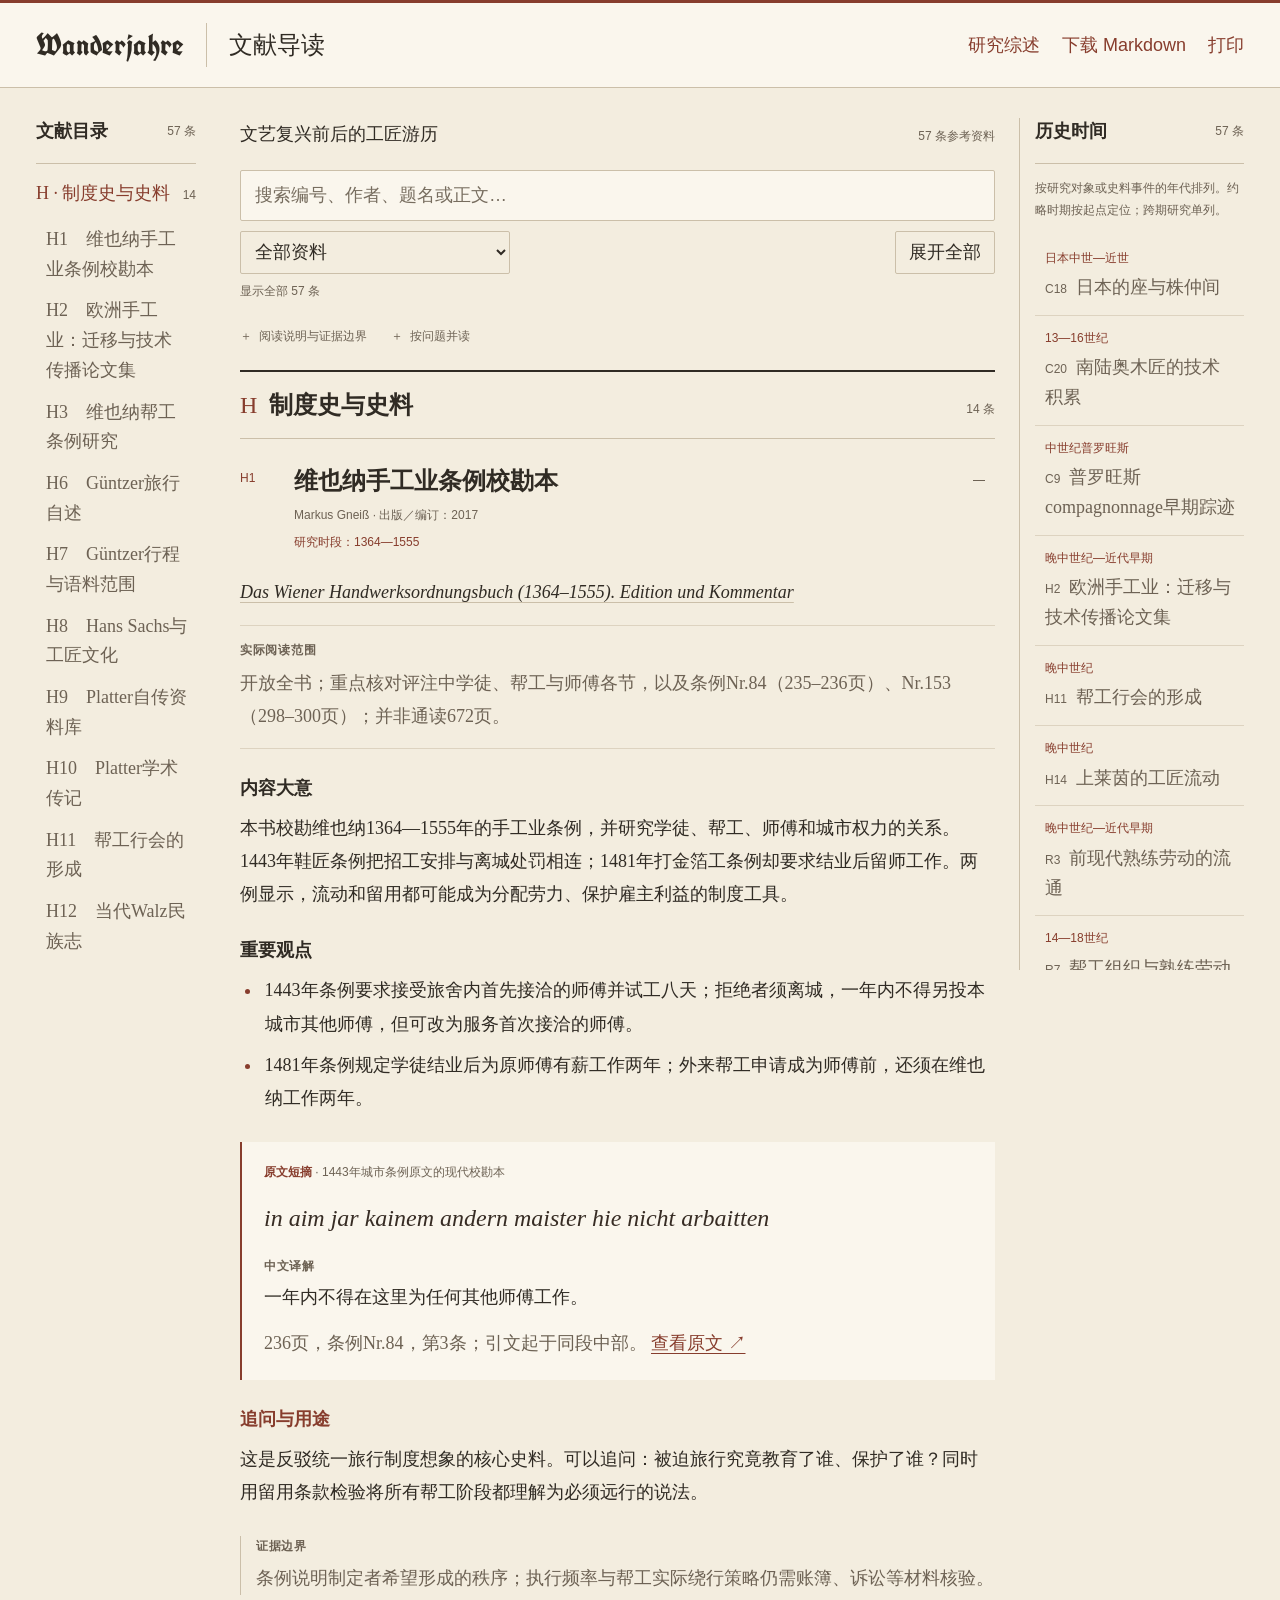
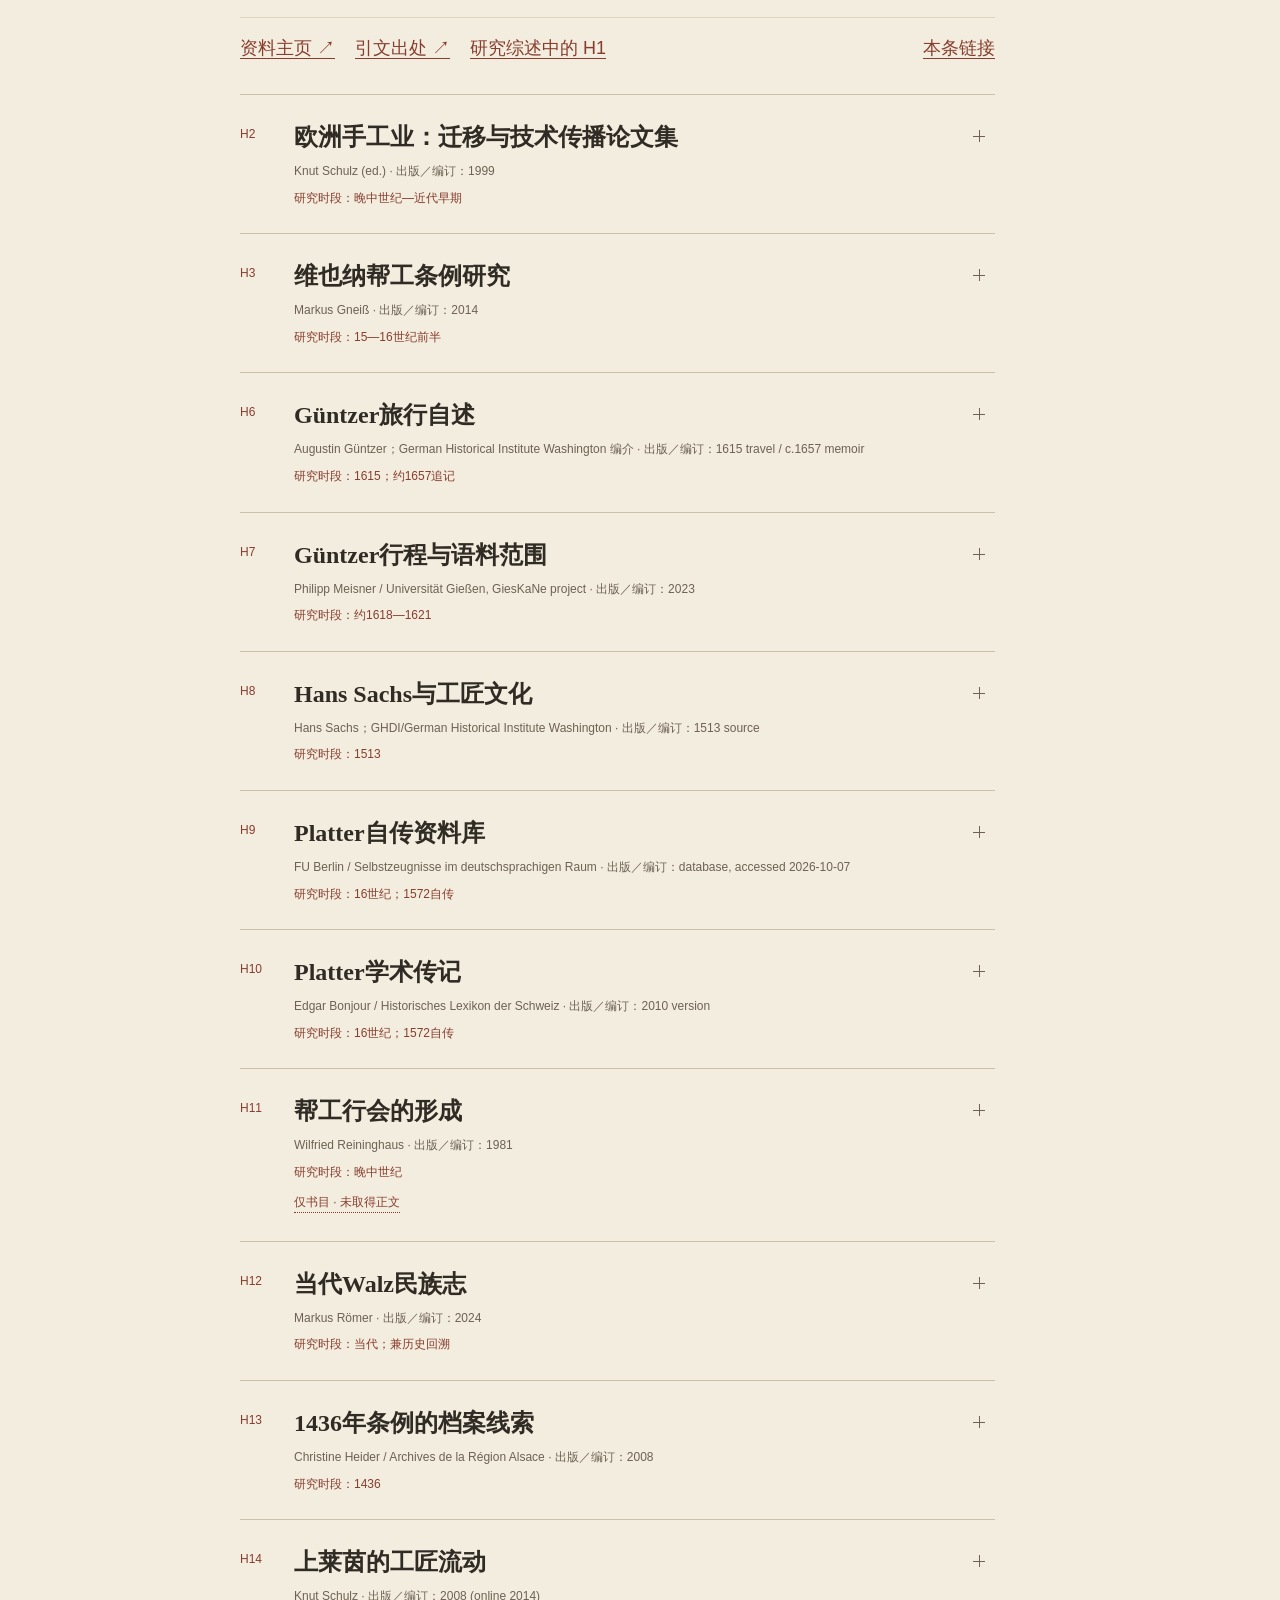
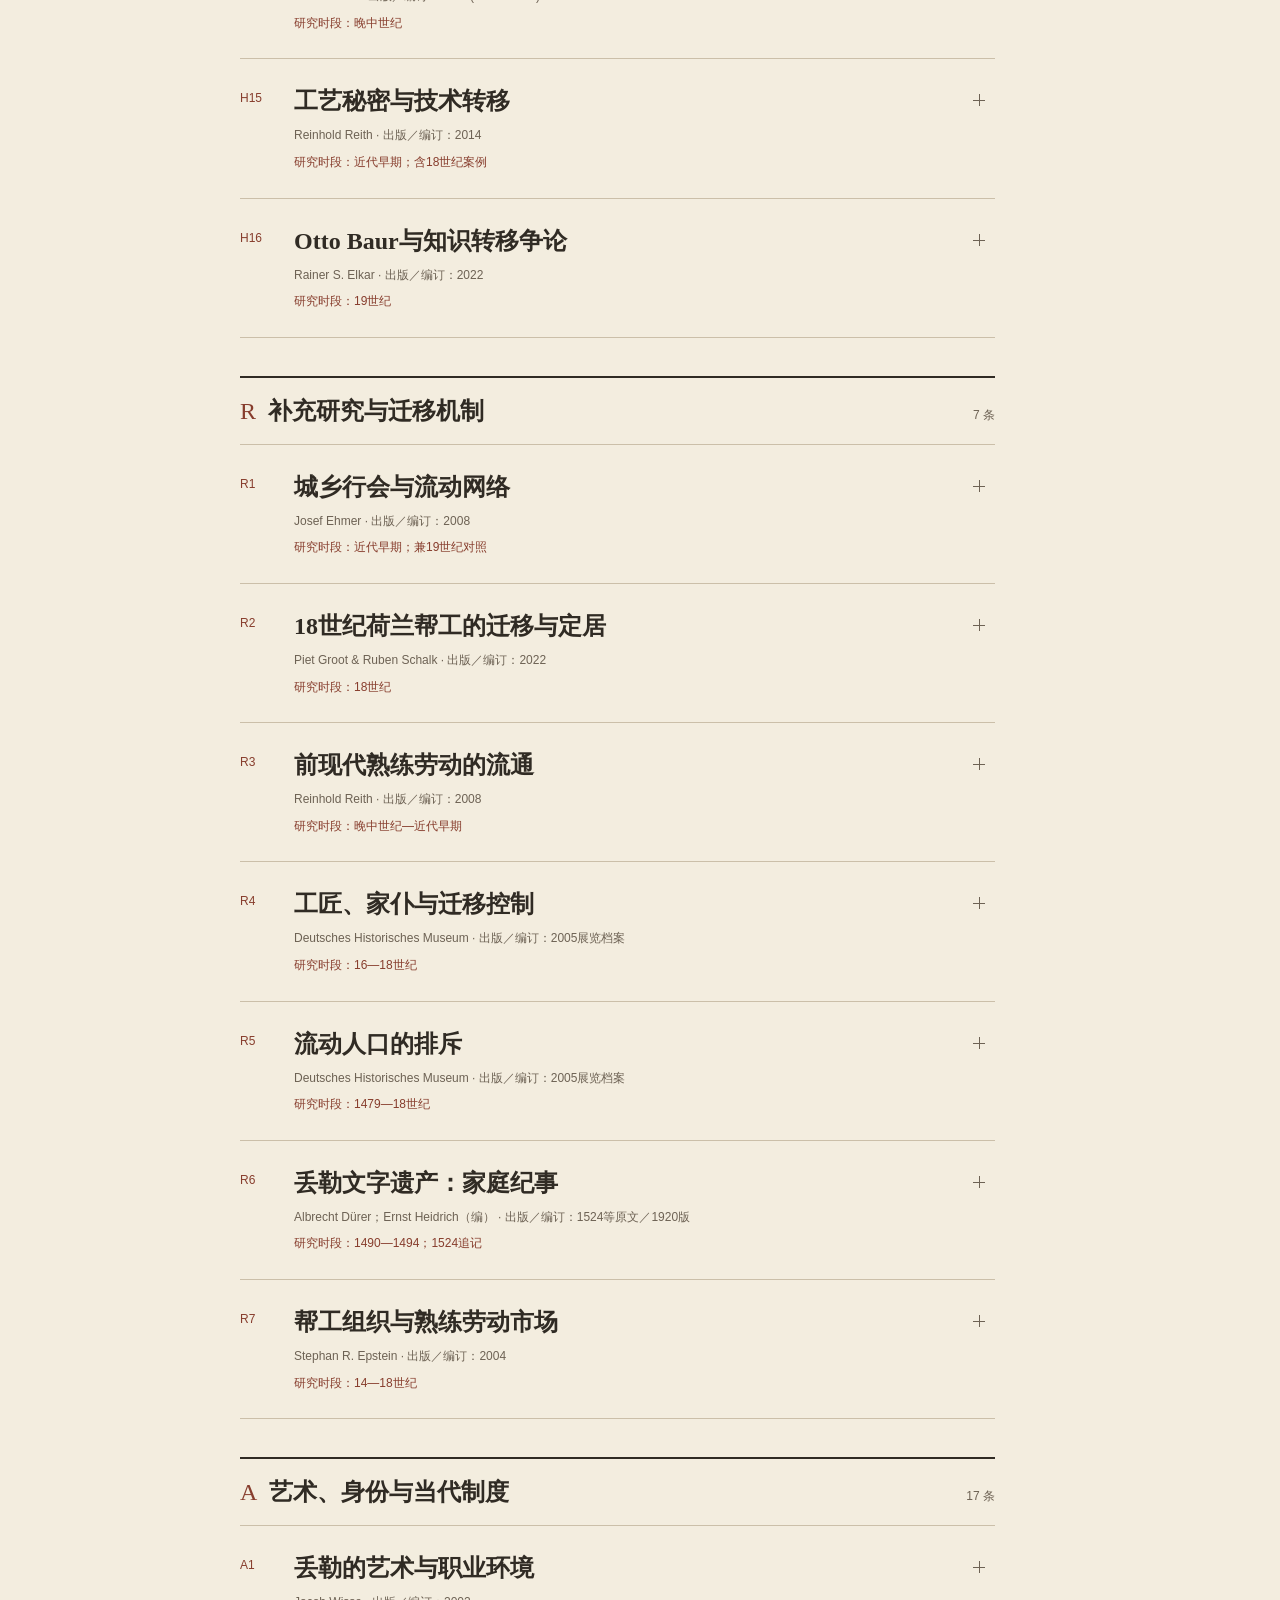
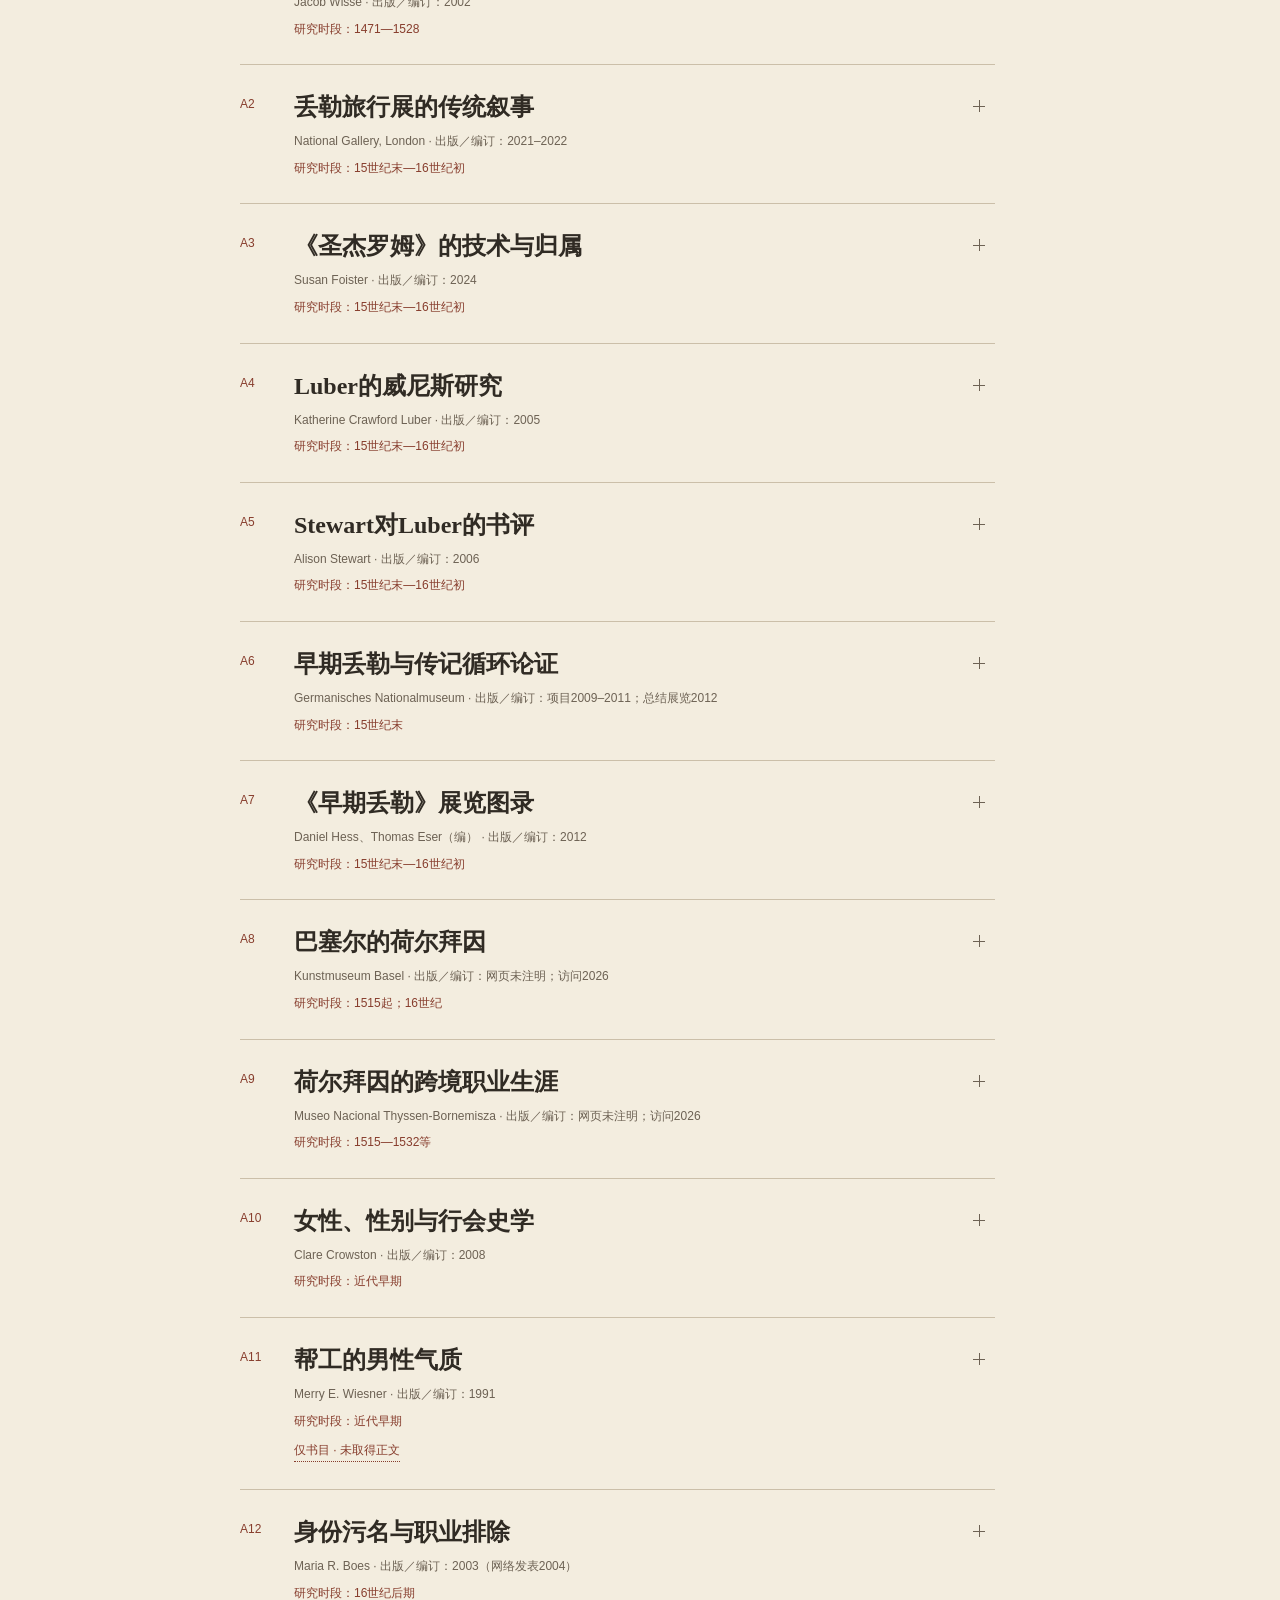
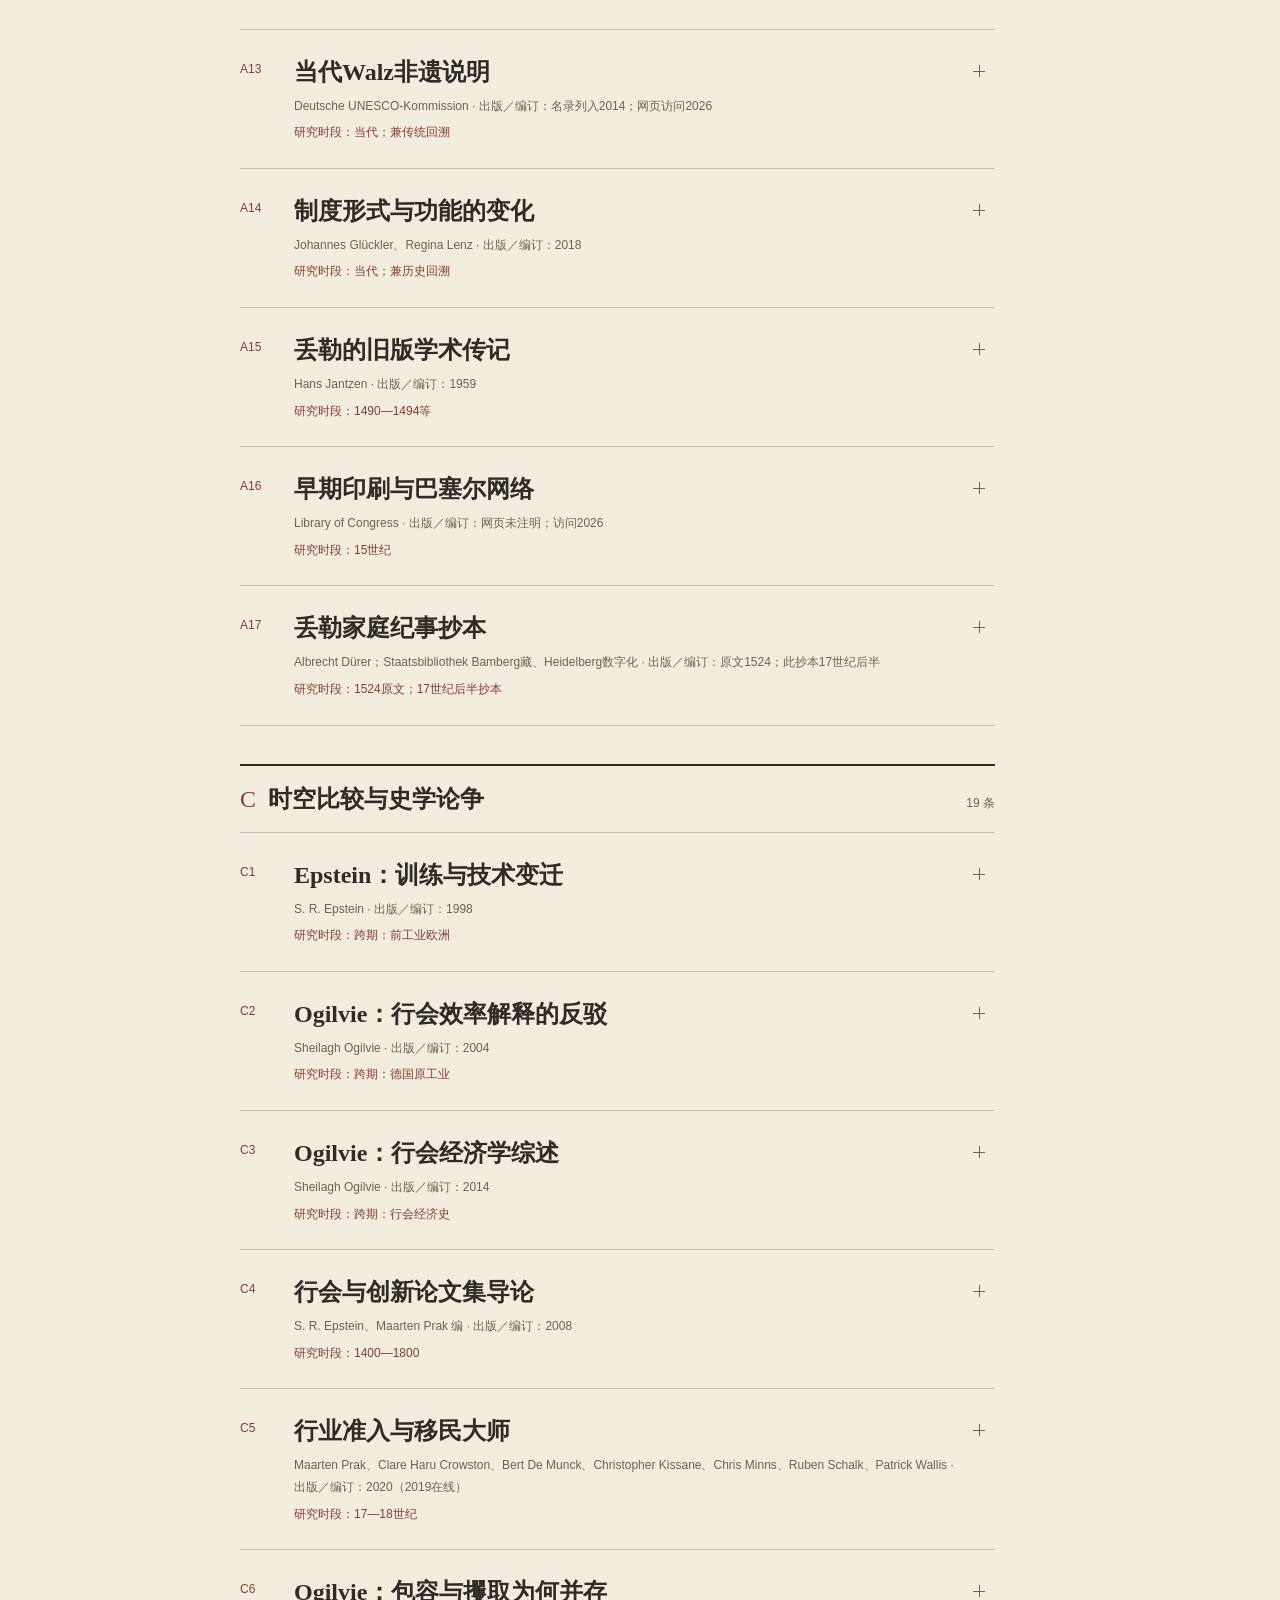
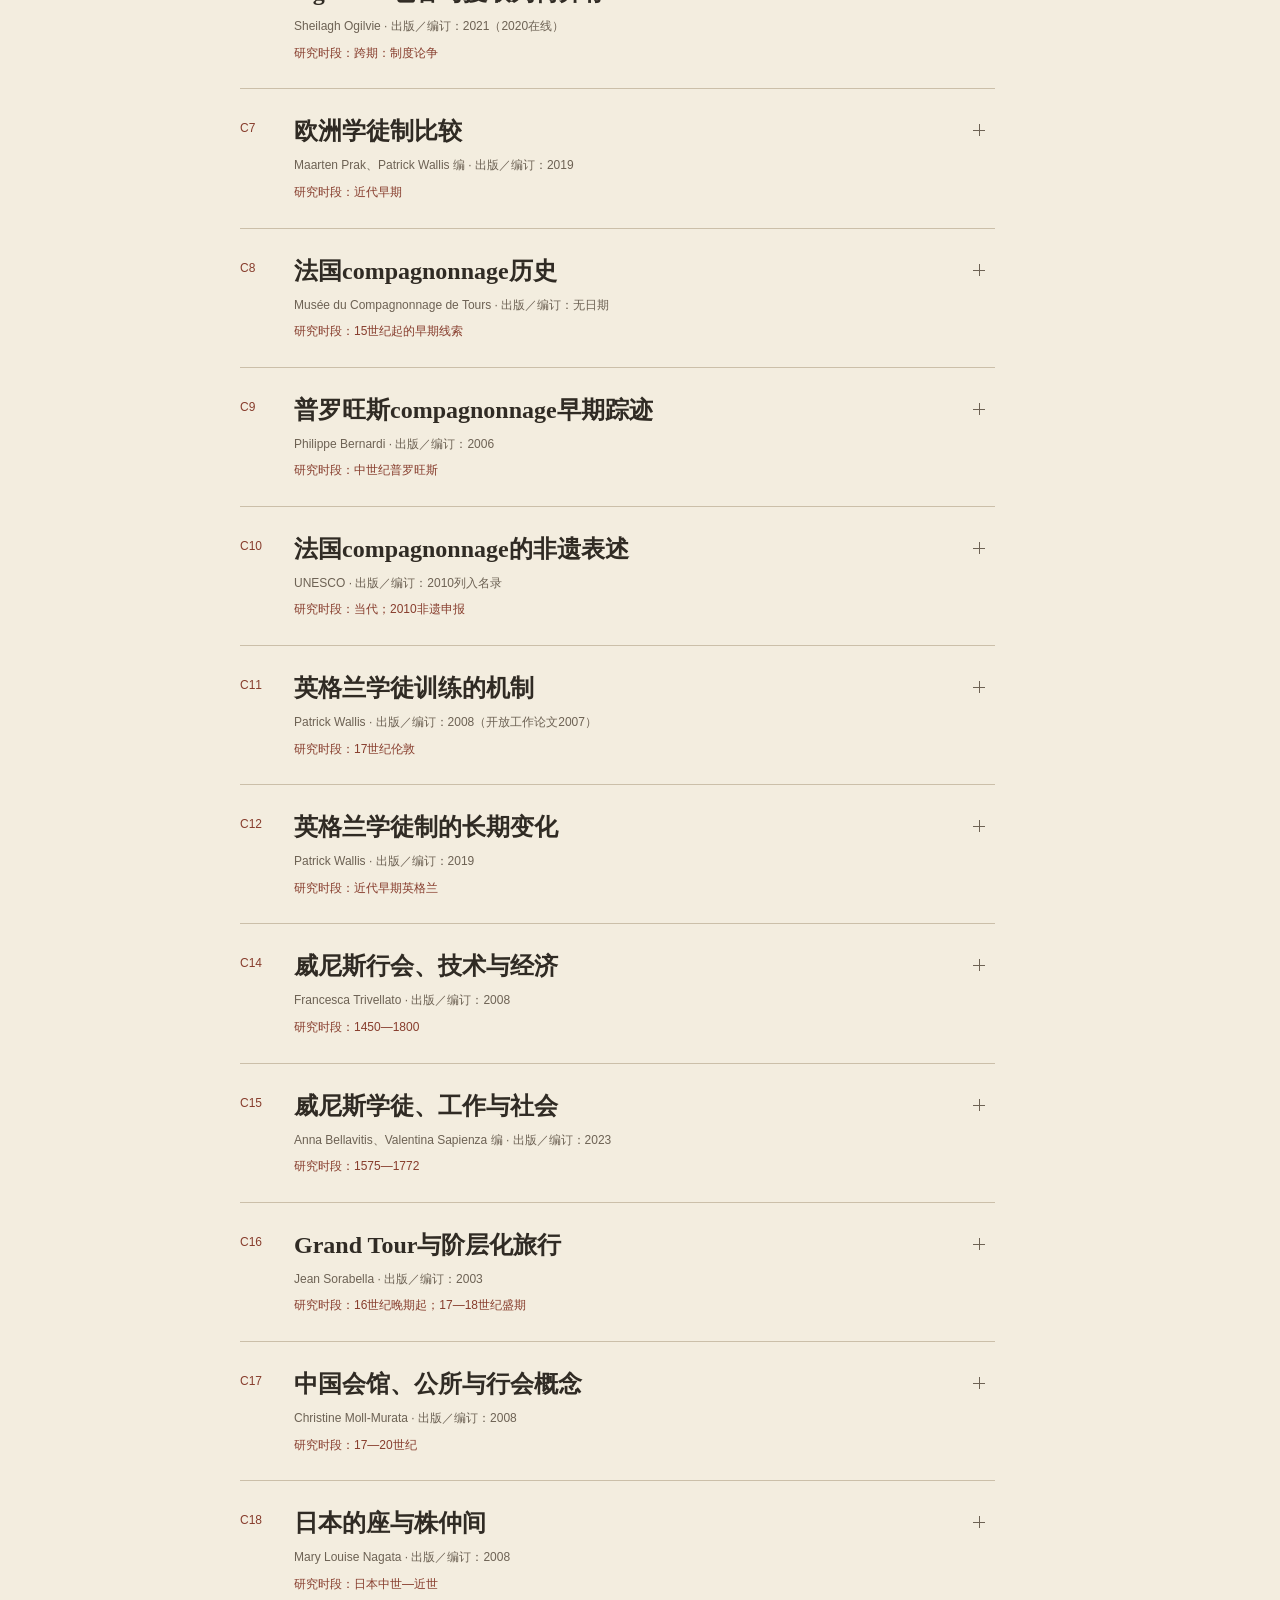
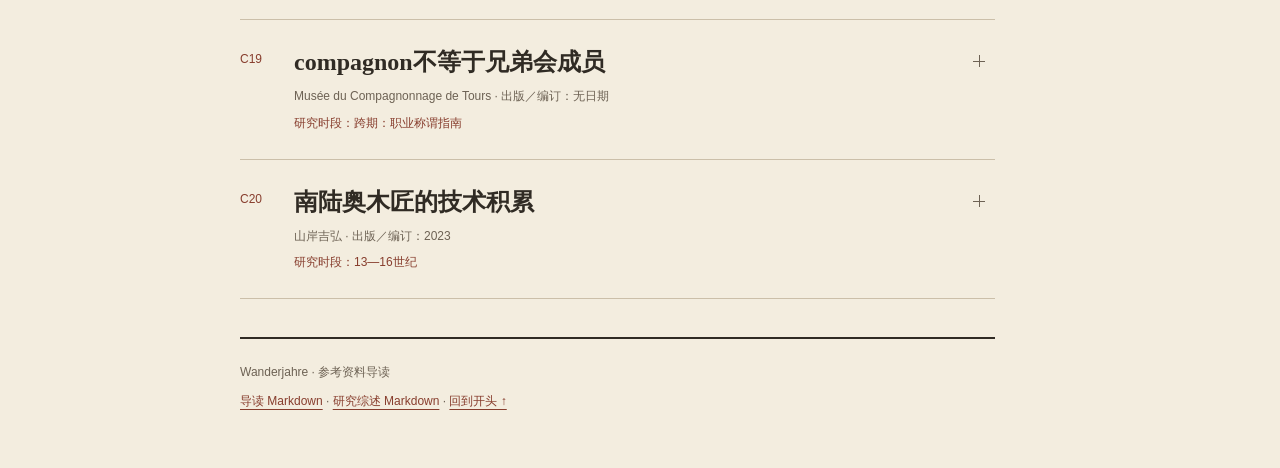
==== commit cfdb246d: "Add research-period chronology in the right reading margin" ====
--- a/index.html
+++ b/index.html
@@ -12,16 +12,23 @@
 @media(max-width:520px){.masthead-inner{padding:18px 18px 16px;gap:12px}.masthead h1{padding-left:12px}.masthead nav{gap:20px;flex-wrap:wrap}.layout{padding:20px 18px 32px}.reader-heading{display:block}.reader-heading>span{display:block;margin-top:3px}.tool-row{gap:8px}.tool-row select{max-width:calc(100% - 112px);width:auto;padding-right:18px}.tool-row button{padding:7px 9px}.entry>summary{grid-template-columns:30px minmax(0,1fr) 14px;gap:9px;padding:20px 0}.entry-title{font-size:var(--title)}.entry-body{padding-left:0}.reference-group>h2{flex-wrap:wrap;gap:8px}.quotation{padding:16px 15px}.permalink{margin-left:0}.reading-note>div,.reading-routes{padding:12px}.masthead nav a{white-space:normal}}
 @media(prefers-reduced-motion:reduce){*{scroll-behavior:auto!important}}
 @media print{@page{margin:18mm}body{background:white;color:black;font-size:12pt;line-height:1.6}.masthead,.sidebar,.reader-tools,.reading-notes,.reader-heading,.reader-footer,.skip-link,.permalink{display:none!important}.layout{display:block;max-width:none;padding:0}main{max-width:none}.entry{border-color:#aaa}.entry>summary{padding:15px 0;grid-template-columns:30px 1fr}.entry-body{padding:0!important}.expand-mark{display:none}h2,.entry-title,blockquote{font-size:18pt}.entry-meta,dt,.label,figcaption,.entry-id,.limited,.reference-group>h2>small{font-size:12pt}.quotation{background:none;border-color:#666;break-inside:avoid}.entry-links{font-size:12pt}.entry-links a:after{content:" (" attr(href) ")";overflow-wrap:anywhere}.entry-links a[href^="#"],.entry-links a[href^="wanderjahre"]{display:none}.reference-group>h2{break-after:avoid}p,li{orphans:3;widows:3}a{color:black}#empty-state{display:none!important}}
+/* Research chronology uses the right margin; compact layouts keep it as a disclosure. */
+.masthead-inner{max-width:1600px}.layout{max-width:1600px;grid-template-columns:200px minmax(0,1fr) 250px;grid-template-areas:"subjects reading chronology";gap:32px}.sidebar{grid-area:subjects}main{grid-area:reading}.chronology{grid-area:chronology;position:sticky;top:24px;align-self:start;max-height:calc(100dvh - 48px);overflow:auto;border-left:1px solid var(--line);padding-left:20px;scrollbar-width:thin;scrollbar-color:var(--line) transparent;min-width:0}.chronology-directory>summary{list-style:none;font:600 var(--body)/1.5 var(--sans);padding-bottom:18px;border-bottom:1px solid var(--line);cursor:pointer}.chronology-count{float:right;font:var(--small)/2.25 var(--sans);font-weight:400;color:var(--muted)}.chronology-note{font:var(--small)/1.8 var(--sans);color:var(--muted);margin:14px 0}.chronology ol{list-style:none;margin:0;padding:0}.chronology li{border-bottom:1px solid var(--soft-line)}.chronology a{display:block;padding:12px 8px;text-decoration:none;border-left:2px solid transparent;color:var(--muted)}.chronology a:hover,.chronology a[aria-current="location"]{background:#ece2d0;color:var(--rubric);border-left-color:var(--rubric)}.chronology-date{display:block;font:var(--small)/1.8 var(--sans);color:var(--rubric);margin-bottom:4px}.chronology-title{display:block;font:var(--body)/1.65 var(--serif)}.chronology-title>span{font:var(--small)/1.8 var(--sans);margin-right:4px}.research-period{display:block;font:var(--small)/1.8 var(--sans);color:var(--rubric);margin-top:5px}
+@media(min-width:1280px) and (max-width:1399px){.layout{grid-template-columns:180px minmax(0,1fr) 225px;gap:24px}.chronology{padding-left:15px}.entry-body{padding-left:0}}
+@media(max-width:1279px){.layout{grid-template-columns:210px minmax(0,1fr);grid-template-areas:"subjects chronology" "subjects reading";column-gap:30px;row-gap:18px}.chronology{position:static;max-height:none;border-left:0;padding-left:0;overflow:visible}.chronology-directory>summary{padding-bottom:14px}.chronology-directory>summary:before{content:"＋";margin-right:8px;color:var(--rubric)}.chronology-directory[open]>summary:before{content:"−"}.chronology-body{max-height:55dvh;overflow:auto;padding-right:8px}.chronology-title{font-size:var(--body)}.chronology-note{margin-top:12px}}
+@media(max-width:900px){.layout{display:block}.chronology{margin-bottom:20px}.sidebar{margin-bottom:16px}}
+@media print{.chronology{display:none!important}.research-period{font-size:12pt}.layout{display:block}}
 </style></head>
 <body><a class="skip-link" href="#reading">跳到文献正文</a>
 <header class="masthead"><div class="masthead-inner"><a class="wordmark" href="#top" lang="de">Wanderjahre</a><h1>文献导读</h1><nav aria-label="文档导航"><a href="wanderjahre.html">研究综述</a><a href="wanderjahre-annotated-bibliography.md" download>下载 Markdown</a><button type="button" data-print hidden>打印</button></nav></div></header>
 <div class="layout" id="top"><aside class="sidebar" aria-label="文献索引"><details class="directory" open><summary>文献目录 <span>57 条</span></summary><div class="directory-body"><details class="index-group" open><summary><span>H · 制度史与史料</span><span class="count">14</span></summary><ol><li data-for="ref-H1"><a class="" href="#ref-H1">H1　维也纳手工业条例校勘本</a></li><li data-for="ref-H2"><a class="" href="#ref-H2">H2　欧洲手工业：迁移与技术传播论文集</a></li><li data-for="ref-H3"><a class="" href="#ref-H3">H3　维也纳帮工条例研究</a></li><li data-for="ref-H6"><a class="" href="#ref-H6">H6　Güntzer旅行自述</a></li><li data-for="ref-H7"><a class="" href="#ref-H7">H7　Güntzer行程与语料范围</a></li><li data-for="ref-H8"><a class="" href="#ref-H8">H8　Hans Sachs与工匠文化</a></li><li data-for="ref-H9"><a class="" href="#ref-H9">H9　Platter自传资料库</a></li><li data-for="ref-H10"><a class="" href="#ref-H10">H10　Platter学术传记</a></li><li data-for="ref-H11"><a class="" href="#ref-H11">H11　帮工行会的形成</a></li><li data-for="ref-H12"><a class="" href="#ref-H12">H12　当代Walz民族志</a></li><li data-for="ref-H13"><a class="" href="#ref-H13">H13　1436年条例的档案线索</a></li><li data-for="ref-H14"><a class="" href="#ref-H14">H14　上莱茵的工匠流动</a></li><li data-for="ref-H15"><a class="" href="#ref-H15">H15　工艺秘密与技术转移</a></li><li data-for="ref-H16"><a class="" href="#ref-H16">H16　Otto Baur与知识转移争论</a></li></ol></details><details class="index-group" ><summary><span>R · 补充研究与迁移机制</span><span class="count">7</span></summary><ol><li data-for="ref-R1"><a class="" href="#ref-R1">R1　城乡行会与流动网络</a></li><li data-for="ref-R2"><a class="" href="#ref-R2">R2　18世纪荷兰帮工的迁移与定居</a></li><li data-for="ref-R3"><a class="" href="#ref-R3">R3　前现代熟练劳动的流通</a></li><li data-for="ref-R4"><a class="" href="#ref-R4">R4　工匠、家仆与迁移控制</a></li><li data-for="ref-R5"><a class="" href="#ref-R5">R5　流动人口的排斥</a></li><li data-for="ref-R6"><a class="" href="#ref-R6">R6　丢勒文字遗产：家庭纪事</a></li><li data-for="ref-R7"><a class="" href="#ref-R7">R7　帮工组织与熟练劳动市场</a></li></ol></details><details class="index-group" ><summary><span>A · 艺术、身份与当代制度</span><span class="count">17</span></summary><ol><li data-for="ref-A1"><a class="" href="#ref-A1">A1　丢勒的艺术与职业环境</a></li><li data-for="ref-A2"><a class="" href="#ref-A2">A2　丢勒旅行展的传统叙事</a></li><li data-for="ref-A3"><a class="" href="#ref-A3">A3　《圣杰罗姆》的技术与归属</a></li><li data-for="ref-A4"><a class="" href="#ref-A4">A4　Luber的威尼斯研究</a></li><li data-for="ref-A5"><a class="" href="#ref-A5">A5　Stewart对Luber的书评</a></li><li data-for="ref-A6"><a class="" href="#ref-A6">A6　早期丢勒与传记循环论证</a></li><li data-for="ref-A7"><a class="" href="#ref-A7">A7　《早期丢勒》展览图录</a></li><li data-for="ref-A8"><a class="" href="#ref-A8">A8　巴塞尔的荷尔拜因</a></li><li data-for="ref-A9"><a class="" href="#ref-A9">A9　荷尔拜因的跨境职业生涯</a></li><li data-for="ref-A10"><a class="" href="#ref-A10">A10　女性、性别与行会史学</a></li><li data-for="ref-A11"><a class="" href="#ref-A11">A11　帮工的男性气质</a></li><li data-for="ref-A12"><a class="" href="#ref-A12">A12　身份污名与职业排除</a></li><li data-for="ref-A13"><a class="" href="#ref-A13">A13　当代Walz非遗说明</a></li><li data-for="ref-A14"><a class="" href="#ref-A14">A14　制度形式与功能的变化</a></li><li data-for="ref-A15"><a class="" href="#ref-A15">A15　丢勒的旧版学术传记</a></li><li data-for="ref-A16"><a class="" href="#ref-A16">A16　早期印刷与巴塞尔网络</a></li><li data-for="ref-A17"><a class="" href="#ref-A17">A17　丢勒家庭纪事抄本</a></li></ol></details><details class="index-group" ><summary><span>C · 时空比较与史学论争</span><span class="count">19</span></summary><ol><li data-for="ref-C1"><a class="" href="#ref-C1">C1　Epstein：训练与技术变迁</a></li><li data-for="ref-C2"><a class="" href="#ref-C2">C2　Ogilvie：行会效率解释的反驳</a></li><li data-for="ref-C3"><a class="" href="#ref-C3">C3　Ogilvie：行会经济学综述</a></li><li data-for="ref-C4"><a class="" href="#ref-C4">C4　行会与创新论文集导论</a></li><li data-for="ref-C5"><a class="" href="#ref-C5">C5　行业准入与移民大师</a></li><li data-for="ref-C6"><a class="" href="#ref-C6">C6　Ogilvie：包容与攫取为何并存</a></li><li data-for="ref-C7"><a class="" href="#ref-C7">C7　欧洲学徒制比较</a></li><li data-for="ref-C8"><a class="" href="#ref-C8">C8　法国compagnonnage历史</a></li><li data-for="ref-C9"><a class="" href="#ref-C9">C9　普罗旺斯compagnonnage早期踪迹</a></li><li data-for="ref-C10"><a class="" href="#ref-C10">C10　法国compagnonnage的非遗表述</a></li><li data-for="ref-C11"><a class="" href="#ref-C11">C11　英格兰学徒训练的机制</a></li><li data-for="ref-C12"><a class="" href="#ref-C12">C12　英格兰学徒制的长期变化</a></li><li data-for="ref-C14"><a class="" href="#ref-C14">C14　威尼斯行会、技术与经济</a></li><li data-for="ref-C15"><a class="" href="#ref-C15">C15　威尼斯学徒、工作与社会</a></li><li data-for="ref-C16"><a class="" href="#ref-C16">C16　Grand Tour与阶层化旅行</a></li><li data-for="ref-C17"><a class="" href="#ref-C17">C17　中国会馆、公所与行会概念</a></li><li data-for="ref-C18"><a class="" href="#ref-C18">C18　日本的座与株仲间</a></li><li data-for="ref-C19"><a class="" href="#ref-C19">C19　compagnon不等于兄弟会成员</a></li><li data-for="ref-C20"><a class="" href="#ref-C20">C20　南陆奥木匠的技术积累</a></li></ol></details><p class="sidebar-note">核心时段 1350—1650<br>制度、艺术与跨地域比较</p></div></details></aside>
+<aside class="chronology" aria-label="按研究历史时间排序的资料索引"><details class="chronology-directory" open><summary>历史时间 <span class="chronology-count">57 条</span></summary><div class="chronology-body"><p class="chronology-note">按研究对象或史料事件的年代排列。约略时期按起点定位；跨期研究单列。</p><ol><li data-for="ref-C18"><a href="#ref-C18" title="已读组织史分期；约略定位，不代表精确起年"><span class="chronology-date">日本中世—近世</span><span class="chronology-title"><span>C18</span> 日本的座与株仲间</span></a></li><li data-for="ref-C20"><a href="#ref-C20" title="日文正文总结的三个阶段"><span class="chronology-date">13—16世纪</span><span class="chronology-title"><span>C20</span> 南陆奥木匠的技术积累</span></a></li><li data-for="ref-C9"><a href="#ref-C9" title="论文题名；只读开篇，细分年代待核"><span class="chronology-date">中世纪普罗旺斯</span><span class="chronology-title"><span>C9</span> 普罗旺斯compagnonnage早期踪迹</span></a></li><li data-for="ref-H2"><a href="#ref-H2" title="题名与导论；时期为约略定位"><span class="chronology-date">晚中世纪—近代早期</span><span class="chronology-title"><span>H2</span> 欧洲手工业：迁移与技术传播论文集</span></a></li><li data-for="ref-H11"><a href="#ref-H11" title="专著题名；只有书目，未确认更细范围"><span class="chronology-date">晚中世纪</span><span class="chronology-title"><span>H11</span> 帮工行会的形成</span></a></li><li data-for="ref-H14"><a href="#ref-H14" title="论文题名及已核上莱茵段落"><span class="chronology-date">晚中世纪</span><span class="chronology-title"><span>H14</span> 上莱茵的工匠流动</span></a></li><li data-for="ref-R3"><a href="#ref-R3" title="章节题名及公开开篇"><span class="chronology-date">晚中世纪—近代早期</span><span class="chronology-title"><span>R3</span> 前现代熟练劳动的流通</span></a></li><li data-for="ref-R7"><a href="#ref-R7" title="论文题名中的研究范围"><span class="chronology-date">14—18世纪</span><span class="chronology-title"><span>R7</span> 帮工组织与熟练劳动市场</span></a></li><li data-for="ref-H1"><a href="#ref-H1" title="题名中的条例覆盖期"><span class="chronology-date">1364—1555</span><span class="chronology-title"><span>H1</span> 维也纳手工业条例校勘本</span></a></li><li data-for="ref-A16"><a href="#ref-A16" title="展览章节题名"><span class="chronology-date">15世纪</span><span class="chronology-title"><span>A16</span> 早期印刷与巴塞尔网络</span></a></li><li data-for="ref-C4"><a href="#ref-C4" title="论文集题名中的研究范围"><span class="chronology-date">1400—1800</span><span class="chronology-title"><span>C4</span> 行会与创新论文集导论</span></a></li><li data-for="ref-C8"><a href="#ref-C8" title="博物馆导读中的王令与司法记录"><span class="chronology-date">15世纪起的早期线索</span><span class="chronology-title"><span>C8</span> 法国compagnonnage历史</span></a></li><li data-for="ref-H3"><a href="#ref-H3" title="作者摘要中的条例覆盖期"><span class="chronology-date">15—16世纪前半</span><span class="chronology-title"><span>H3</span> 维也纳帮工条例研究</span></a></li><li data-for="ref-H13"><a href="#ref-H13" title="档案目录对条例年代的校正"><span class="chronology-date">1436</span><span class="chronology-title"><span>H13</span> 1436年条例的档案线索</span></a></li><li data-for="ref-C14"><a href="#ref-C14" title="原导读资料说明中的产业范围"><span class="chronology-date">1450—1800</span><span class="chronology-title"><span>C14</span> 威尼斯行会、技术与经济</span></a></li><li data-for="ref-A1"><a href="#ref-A1" title="人物题名中的生涯范围"><span class="chronology-date">1471—1528</span><span class="chronology-title"><span>A1</span> 丢勒的艺术与职业环境</span></a></li><li data-for="ref-R5"><a href="#ref-R5" title="已读展品最早年代及后期条例"><span class="chronology-date">1479—18世纪</span><span class="chronology-title"><span>R5</span> 流动人口的排斥</span></a></li><li data-for="ref-A2"><a href="#ref-A2" title="丢勒不同阶段的旅行叙述"><span class="chronology-date">15世纪末—16世纪初</span><span class="chronology-title"><span>A2</span> 丢勒旅行展的传统叙事</span></a></li><li data-for="ref-A3"><a href="#ref-A3" title="早期作品、1492木刻与断代争论"><span class="chronology-date">15世纪末—16世纪初</span><span class="chronology-title"><span>A3</span> 《圣杰罗姆》的技术与归属</span></a></li><li data-for="ref-A4"><a href="#ref-A4" title="丢勒与威尼斯旅行争论"><span class="chronology-date">15世纪末—16世纪初</span><span class="chronology-title"><span>A4</span> Luber的威尼斯研究</span></a></li><li data-for="ref-A5"><a href="#ref-A5" title="书评所讨论的旅行争论"><span class="chronology-date">15世纪末—16世纪初</span><span class="chronology-title"><span>A5</span> Stewart对Luber的书评</span></a></li><li data-for="ref-A6"><a href="#ref-A6" title="研究项目的早期纽伦堡背景"><span class="chronology-date">15世纪末</span><span class="chronology-title"><span>A6</span> 早期丢勒与传记循环论证</span></a></li><li data-for="ref-A7"><a href="#ref-A7" title="早期丢勒图录的主题范围"><span class="chronology-date">15世纪末—16世纪初</span><span class="chronology-title"><span>A7</span> 《早期丢勒》展览图录</span></a></li><li data-for="ref-A15"><a href="#ref-A15" title="本导读重点的出发、回乡及路线重建"><span class="chronology-date">1490—1494等</span><span class="chronology-title"><span>A15</span> 丢勒的旧版学术传记</span></a></li><li data-for="ref-R6"><a href="#ref-R6" title="实际核读的家庭纪事旅行段落"><span class="chronology-date">1490—1494；1524追记</span><span class="chronology-title"><span>R6</span> 丢勒文字遗产：家庭纪事</span></a></li><li data-for="ref-A10"><a href="#ref-A10" title="综述题名；跨地区长时段"><span class="chronology-date">近代早期</span><span class="chronology-title"><span>A10</span> 女性、性别与行会史学</span></a></li><li data-for="ref-A11"><a href="#ref-A11" title="论文题名；未取得正文，细分年代待核"><span class="chronology-date">近代早期</span><span class="chronology-title"><span>A11</span> 帮工的男性气质</span></a></li><li data-for="ref-C7"><a href="#ref-C7" title="全书题名及编者导论"><span class="chronology-date">近代早期</span><span class="chronology-title"><span>C7</span> 欧洲学徒制比较</span></a></li><li data-for="ref-C12"><a href="#ref-C12" title="章节所属论文集与已读制度经验综述"><span class="chronology-date">近代早期英格兰</span><span class="chronology-title"><span>C12</span> 英格兰学徒制的长期变化</span></a></li><li data-for="ref-H9"><a href="#ref-H9" title="资料库说明的生涯及写作背景"><span class="chronology-date">16世纪；1572自传</span><span class="chronology-title"><span>H9</span> Platter自传资料库</span></a></li><li data-for="ref-H10"><a href="#ref-H10" title="人物生涯与自传写作说明"><span class="chronology-date">16世纪；1572自传</span><span class="chronology-title"><span>H10</span> Platter学术传记</span></a></li><li data-for="ref-H15"><a href="#ref-H15" title="论文题名与已核正文说明"><span class="chronology-date">近代早期；含18世纪案例</span><span class="chronology-title"><span>H15</span> 工艺秘密与技术转移</span></a></li><li data-for="ref-R1"><a href="#ref-R1" title="论文题名与城乡行会研究范围"><span class="chronology-date">近代早期；兼19世纪对照</span><span class="chronology-title"><span>R1</span> 城乡行会与流动网络</span></a></li><li data-for="ref-R4"><a href="#ref-R4" title="导读、自传与1731及1773年证件"><span class="chronology-date">16—18世纪</span><span class="chronology-title"><span>R4</span> 工匠、家仆与迁移控制</span></a></li><li data-for="ref-H8"><a href="#ref-H8" title="作品题名和机构导读"><span class="chronology-date">1513</span><span class="chronology-title"><span>H8</span> Hans Sachs与工匠文化</span></a></li><li data-for="ref-A8"><a href="#ref-A8" title="机构导读的巴塞尔职业起点"><span class="chronology-date">1515起；16世纪</span><span class="chronology-title"><span>A8</span> 巴塞尔的荷尔拜因</span></a></li><li data-for="ref-A9"><a href="#ref-A9" title="导读已列的跨境职业节点；非完整生涯范围"><span class="chronology-date">1515—1532等</span><span class="chronology-title"><span>A9</span> 荷尔拜因的跨境职业生涯</span></a></li><li data-for="ref-A17"><a href="#ref-A17" title="编目分别标记文本年代与传本年代"><span class="chronology-date">1524原文；17世纪后半抄本</span><span class="chronology-title"><span>A17</span> 丢勒家庭纪事抄本</span></a></li><li data-for="ref-A12"><a href="#ref-A12" title="作者摘要明确的制度变化时段"><span class="chronology-date">16世纪后期</span><span class="chronology-title"><span>A12</span> 身份污名与职业排除</span></a></li><li data-for="ref-C16"><a href="#ref-C16" title="已读导读的旅行史分期"><span class="chronology-date">16世纪晚期起；17—18世纪盛期</span><span class="chronology-title"><span>C16</span> Grand Tour与阶层化旅行</span></a></li><li data-for="ref-C15"><a href="#ref-C15" title="编者导论的契约资料覆盖期"><span class="chronology-date">1575—1772</span><span class="chronology-title"><span>C15</span> 威尼斯学徒、工作与社会</span></a></li><li data-for="ref-C5"><a href="#ref-C5" title="论文题名和资料说明"><span class="chronology-date">17—18世纪</span><span class="chronology-title"><span>C5</span> 行业准入与移民大师</span></a></li><li data-for="ref-C11"><a href="#ref-C11" title="已读文章案例说明"><span class="chronology-date">17世纪伦敦</span><span class="chronology-title"><span>C11</span> 英格兰学徒训练的机制</span></a></li><li data-for="ref-C17"><a href="#ref-C17" title="论文题名中的研究范围"><span class="chronology-date">17—20世纪</span><span class="chronology-title"><span>C17</span> 中国会馆、公所与行会概念</span></a></li><li data-for="ref-H6"><a href="#ref-H6" title="所读出发事件与自述写作时间"><span class="chronology-date">1615；约1657追记</span><span class="chronology-title"><span>H6</span> Güntzer旅行自述</span></a></li><li data-for="ref-H7"><a href="#ref-H7" title="项目明确的语料范围"><span class="chronology-date">约1618—1621</span><span class="chronology-title"><span>H7</span> Güntzer行程与语料范围</span></a></li><li data-for="ref-R2"><a href="#ref-R2" title="论文题名和荷兰三城案例"><span class="chronology-date">18世纪</span><span class="chronology-title"><span>R2</span> 18世纪荷兰帮工的迁移与定居</span></a></li><li data-for="ref-H16"><a href="#ref-H16" title="Otto Baur书信案例"><span class="chronology-date">19世纪</span><span class="chronology-title"><span>H16</span> Otto Baur与知识转移争论</span></a></li><li data-for="ref-A13"><a href="#ref-A13" title="机构介绍的是当代Walz"><span class="chronology-date">当代；兼传统回溯</span><span class="chronology-title"><span>A13</span> 当代Walz非遗说明</span></a></li><li data-for="ref-A14"><a href="#ref-A14" title="当代制度变化与访谈案例"><span class="chronology-date">当代；兼历史回溯</span><span class="chronology-title"><span>A14</span> 制度形式与功能的变化</span></a></li><li data-for="ref-C10"><a href="#ref-C10" title="正式决定描述的现代传承网络"><span class="chronology-date">当代；2010非遗申报</span><span class="chronology-title"><span>C10</span> 法国compagnonnage的非遗表述</span></a></li><li data-for="ref-H12"><a href="#ref-H12" title="民族志核心证据为当代田野"><span class="chronology-date">当代；兼历史回溯</span><span class="chronology-title"><span>H12</span> 当代Walz民族志</span></a></li><li data-for="ref-C1"><a href="#ref-C1" title="已读论旨未在本导读中确立统一起讫"><span class="chronology-date">跨期：前工业欧洲</span><span class="chronology-title"><span>C1</span> Epstein：训练与技术变迁</span></a></li><li data-for="ref-C2"><a href="#ref-C2" title="本导读未核定所有地方材料的起讫"><span class="chronology-date">跨期：德国原工业</span><span class="chronology-title"><span>C2</span> Ogilvie：行会效率解释的反驳</span></a></li><li data-for="ref-C3"><a href="#ref-C3" title="制度综述，无单一事件年代"><span class="chronology-date">跨期：行会经济史</span><span class="chronology-title"><span>C3</span> Ogilvie：行会经济学综述</span></a></li><li data-for="ref-C6"><a href="#ref-C6" title="概念比较，无单一事件年代"><span class="chronology-date">跨期：制度论争</span><span class="chronology-title"><span>C6</span> Ogilvie：包容与攫取为何并存</span></a></li><li data-for="ref-C19"><a href="#ref-C19" title="方法指南，无单一历史时期"><span class="chronology-date">跨期：职业称谓指南</span><span class="chronology-title"><span>C19</span> compagnon不等于兄弟会成员</span></a></li></ol></div></details></aside>
 <main id="reading" tabindex="-1"><div class="reader-heading"><p>文艺复兴前后的工匠游历</p><span>57 条参考资料</span></div>
 <div class="reader-tools" hidden><div class="search-line"><label class="sr-only" for="reader-search">搜索编号、作者、题名或正文</label><input id="reader-search" type="search" placeholder="搜索编号、作者、题名或正文…" autocomplete="off" spellcheck="false"><button id="clear-search" type="button" hidden>清除</button></div><div class="tool-row"><label class="sr-only" for="group-filter">资料分组</label><select id="group-filter"><option value="all">全部资料</option><option value="H">H · 制度史与史料</option><option value="R">R · 补充研究与迁移机制</option><option value="A">A · 艺术、身份与当代制度</option><option value="C">C · 时空比较与史学论争</option></select><button type="button" id="toggle-entries" aria-expanded="false">展开全部</button></div><p id="result-count" class="result-count" aria-live="polite">显示全部 57 条</p></div>
 <div class="reading-notes"><details class="reading-note"><summary>阅读说明与证据边界</summary><div><p>以下为已有导读的网页呈现。文献核读记录日期为 2026年10月7日；网页整理日期为 2026年10月20日。</p><p>每条保留实际阅读范围、原文类型与定位。“追问与用途”为本次调研的分析，译文为译解；均不冒充作者原话。编号沿用原调研，跳号保留。</p><p>H11、A11未取得实质正文；A4短摘为章节题名；A7依据馆方图录介绍；A17依据抄本编目。A5是Stewart的书评，不能归为Luber原话。详情在对应条目中注明。</p><p>书目、摘要和局部精读不等于全文通读。此页转换保留原有资料判断，未重新核查全部外部网页。</p></div></details><details class="reading-note"><summary>按问题并读</summary><ol class="reading-routes"><li><p>游历究竟是求知，还是劳动力管理？</p><div class="route-refs"><a class="" href="#ref-H1">H1</a>、<a class="" href="#ref-H15">H15</a>、<a class="" href="#ref-H16">H16</a>、<a class="" href="#ref-R2">R2</a></div><p class="muted">区分制度目的、个人动机和实际结果。</p></li><li><p>行会促进创新，还是保护既得利益？</p><div class="route-refs"><a class="" href="#ref-C1">C1</a>、<a class="" href="#ref-C2">C2</a>、<a class="" href="#ref-C5">C5</a>、<a class="" href="#ref-C6">C6</a></div><p class="muted">比较解释机制、统计分母及被排除的人。</p></li><li><p>艺术家的旅行传记可靠吗？</p><div class="route-refs"><a class="" href="#ref-R6">R6</a>、<a class="" href="#ref-A4">A4</a>、<a class="" href="#ref-A5">A5</a>、<a class="" href="#ref-A6">A6</a>、<a class="" href="#ref-A3">A3</a></div><p class="muted">区分自述、作品归属、技术检测与后世推断。</p></li><li><p>谁可以体面地流动？</p><div class="route-refs"><a class="" href="#ref-R4">R4</a>、<a class="" href="#ref-R5">R5</a>、<a class="" href="#ref-A10">A10</a>、<a class="" href="#ref-A12">A12</a></div><p class="muted">对比信用证明、性别、出身与救济资格。</p></li><li><p>为什么不同地区有不同的训练与迁移组合？</p><div class="route-refs"><a class="" href="#ref-C7">C7</a>、<a class="" href="#ref-C8">C8</a>、<a class="" href="#ref-C11">C11</a>、<a class="" href="#ref-C14">C14</a>、<a class="" href="#ref-C17">C17</a>、<a class="" href="#ref-C18">C18</a></div><p class="muted">先比较规则、资金、庇护和就业渠道，再比较组织名称。</p></li><li><p>我们遗漏了哪些流动和劳动者？</p><div class="route-refs"><a class="" href="#ref-R7">R7</a>、<a class="" href="#ref-H7">H7</a>、<a class="" href="#ref-C19">C19</a>、<a class="" href="#ref-C20">C20</a></div><p class="muted">检查临时居留、资料截取、身份称谓和保存偏差。</p></li></ol></details></div>
 <div id="empty-state" hidden><h2>没有找到匹配资料</h2><p>试试作者姓氏、资料编号，或缩短关键词。</p><button type="button" id="reset-filters">清除全部筛选</button></div>
 <section class="reference-group" data-group="H" id="group-H"><h2><span>H</span> 制度史与史料<small>14 条</small></h2><details class="entry" id="ref-H1" data-group="H" open>
-<summary><span class="entry-id">H1</span><span class="entry-heading"><span class="entry-title">维也纳手工业条例校勘本</span><span class="entry-meta">Markus Gneiß · 2017</span></span><span class="expand-mark" aria-hidden="true"></span></summary>
+<summary><span class="entry-id">H1</span><span class="entry-heading"><span class="entry-title">维也纳手工业条例校勘本</span><span class="entry-meta">Markus Gneiß · 出版／编订：2017</span><span class="research-period">研究时段：1364—1555</span></span><span class="expand-mark" aria-hidden="true"></span></summary>
 <div class="entry-body">
 <p class="source-title" data-field="title"><a class="" href="https://e-book.fwf.ac.at/api/object/o:1123/get" target="_blank" rel="noopener noreferrer">Das Wiener Handwerksordnungsbuch (1364–1555). Edition und Kommentar</a></p>
 <dl class="reading-scope"><dt>实际阅读范围</dt><dd data-field="read_scope">开放全书；重点核对评注中学徒、帮工与师傅各节，以及条例Nr.84（235–236页）、Nr.153（298–300页）；并非通读672页。</dd></dl>
@@ -32,7 +39,7 @@
 <dl class="boundary"><dt>证据边界</dt><dd data-field="limits">条例说明制定者希望形成的秩序；执行频率与帮工实际绕行策略仍需账簿、诉讼等材料核验。</dd></dl>
 <footer class="entry-links"><a class="" href="https://e-book.fwf.ac.at/api/object/o:1123/get" target="_blank" rel="noopener noreferrer">资料主页 ↗</a><a class="" href="https://e-book.fwf.ac.at/api/object/o:1123/get" target="_blank" rel="noopener noreferrer">引文出处 ↗</a><a class="" href="wanderjahre.html#ref-H1">研究综述中的 H1</a><a class="permalink" href="#ref-H1">本条链接</a></footer>
 </div></details><details class="entry" id="ref-H2" data-group="H" >
-<summary><span class="entry-id">H2</span><span class="entry-heading"><span class="entry-title">欧洲手工业：迁移与技术传播论文集</span><span class="entry-meta">Knut Schulz (ed.) · 1999</span></span><span class="expand-mark" aria-hidden="true"></span></summary>
+<summary><span class="entry-id">H2</span><span class="entry-heading"><span class="entry-title">欧洲手工业：迁移与技术传播论文集</span><span class="entry-meta">Knut Schulz (ed.) · 出版／编订：1999</span><span class="research-period">研究时段：晚中世纪—近代早期</span></span><span class="expand-mark" aria-hidden="true"></span></summary>
 <div class="entry-body">
 <p class="source-title" data-field="title"><a class="" href="https://www.degruyterbrill.com/document/doi/10.1524/9783486594423/html" target="_blank" rel="noopener noreferrer">Handwerk in Europa. Vom Spätmittelalter bis zur Frühen Neuzeit</a></p>
 <dl class="reading-scope"><dt>实际阅读范围</dt><dd data-field="read_scope">已升级取得原机构整书PDF；读编者导论VII–XVII页、Elkar章216–218页及Holbach章234–236页；核对全书目录，未通读各章。</dd></dl>
@@ -43,7 +50,7 @@
 <dl class="boundary"><dt>证据边界</dt><dd data-field="limits">整书已可访问，但这里只概括导论和已读段落；不能把编者的概括当成每位作者一致认可的结论。</dd></dl>
 <footer class="entry-links"><a class="" href="https://www.degruyterbrill.com/document/doi/10.1524/9783486594423/html" target="_blank" rel="noopener noreferrer">资料主页 ↗</a><a class="" href="https://www.historischeskolleg.de/wp-content/uploads/1999/08/Kolloquien41.pdf" target="_blank" rel="noopener noreferrer">引文出处 ↗</a><a class="" href="https://www.historischeskolleg.de/mediathek/publikationen/schriften-des-historischen-kollegs-kolloquien/handwerk-in-europa/" target="_blank" rel="noopener noreferrer">机构介绍与目录 ↗</a><a class="" href="wanderjahre.html#ref-H2">研究综述中的 H2</a><a class="permalink" href="#ref-H2">本条链接</a></footer>
 </div></details><details class="entry" id="ref-H3" data-group="H" >
-<summary><span class="entry-id">H3</span><span class="entry-heading"><span class="entry-title">维也纳帮工条例研究</span><span class="entry-meta">Markus Gneiß · 2014</span></span><span class="expand-mark" aria-hidden="true"></span></summary>
+<summary><span class="entry-id">H3</span><span class="entry-heading"><span class="entry-title">维也纳帮工条例研究</span><span class="entry-meta">Markus Gneiß · 出版／编订：2014</span><span class="research-period">研究时段：15—16世纪前半</span></span><span class="expand-mark" aria-hidden="true"></span></summary>
 <div class="entry-body">
 <p class="source-title" data-field="title"><a class="" href="https://utheses.univie.ac.at/detail/30380" target="_blank" rel="noopener noreferrer">Die Gesellenordnungen des spätmittelalterlichen Wiener Handwerksordnungsbuches: Analyse und Edition</a></p>
 <dl class="reading-scope"><dt>实际阅读范围</dt><dd data-field="read_scope">重读维也纳大学仓储的德文、英文作者摘要与学位信息；全文入口返回401，未取得论文正文。</dd></dl>
@@ -54,7 +61,7 @@
 <dl class="boundary"><dt>证据边界</dt><dd data-field="limits">目前依据作者摘要；1439年的作用，作者自己也提醒不宜夸大。2017年扩充专著应优先核查。</dd></dl>
 <footer class="entry-links"><a class="" href="https://utheses.univie.ac.at/detail/30380" target="_blank" rel="noopener noreferrer">资料主页 ↗</a><a class="" href="https://utheses.univie.ac.at/detail/30380" target="_blank" rel="noopener noreferrer">引文出处 ↗</a><a class="" href="wanderjahre.html#ref-H3">研究综述中的 H3</a><a class="permalink" href="#ref-H3">本条链接</a></footer>
 </div></details><details class="entry" id="ref-H6" data-group="H" >
-<summary><span class="entry-id">H6</span><span class="entry-heading"><span class="entry-title">Güntzer旅行自述</span><span class="entry-meta">Augustin Güntzer；German Historical Institute Washington 编介 · 1615 travel / c.1657 memoir</span></span><span class="expand-mark" aria-hidden="true"></span></summary>
+<summary><span class="entry-id">H6</span><span class="entry-heading"><span class="entry-title">Güntzer旅行自述</span><span class="entry-meta">Augustin Güntzer；German Historical Institute Washington 编介 · 出版／编订：1615 travel / c.1657 memoir</span><span class="research-period">研究时段：1615；约1657追记</span></span><span class="expand-mark" aria-hidden="true"></span></summary>
 <div class="entry-body">
 <p class="source-title" data-field="title"><a class="" href="https://germanhistory-intersections.org/de/migration/ghis:document-46" target="_blank" rel="noopener noreferrer">Kleines Biechlin von meinem gantzen Leben – Mein Reißbiechlin (17. Jahrhundert)</a></p>
 <dl class="reading-scope"><dt>实际阅读范围</dt><dd data-field="read_scope">重读网站完整自传节选与机构导读，原版本标注125–127页；未通读整部回忆录或原稿。</dd></dl>
@@ -65,7 +72,7 @@
 <dl class="boundary"><dt>证据边界</dt><dd data-field="limits">这是约1657年的回顾性叙述；网页导读与历史作者原话已分开，具体事件仍需要其他记载交叉验证。</dd></dl>
 <footer class="entry-links"><a class="" href="https://germanhistory-intersections.org/de/migration/ghis:document-46" target="_blank" rel="noopener noreferrer">资料主页 ↗</a><a class="" href="https://germanhistory-intersections.org/de/migration/ghis:document-46" target="_blank" rel="noopener noreferrer">引文出处 ↗</a><a class="" href="https://doi.org/10.7891/E-MANUSCRIPTA-13484" target="_blank" rel="noopener noreferrer">1657年自传手稿目录与影像入口 ↗</a><a class="" href="wanderjahre.html#ref-H6">研究综述中的 H6</a><a class="permalink" href="#ref-H6">本条链接</a></footer>
 </div></details><details class="entry" id="ref-H7" data-group="H" >
-<summary><span class="entry-id">H7</span><span class="entry-heading"><span class="entry-title">Güntzer行程与语料范围</span><span class="entry-meta">Philipp Meisner / Universität Gießen, GiesKaNe project · 2023</span></span><span class="expand-mark" aria-hidden="true"></span></summary>
+<summary><span class="entry-id">H7</span><span class="entry-heading"><span class="entry-title">Güntzer行程与语料范围</span><span class="entry-meta">Philipp Meisner / Universität Gießen, GiesKaNe project · 出版／编订：2023</span><span class="research-period">研究时段：约1618—1621</span></span><span class="expand-mark" aria-hidden="true"></span></summary>
 <div class="entry-body">
 <p class="source-title" data-field="title"><a class="" href="https://www.uni-giessen.de/de/fbz/fb05/germanistik/forschung/sprache/gieskane/blog/guentzers-reisen" target="_blank" rel="noopener noreferrer">Die Reisen des Kannengießers Güntzer</a></p>
 <dl class="reading-scope"><dt>实际阅读范围</dt><dd data-field="read_scope">重读研究项目文章全部正文、地图说明和两条方法注释；未逐页校对其引用的1657年原稿。</dd></dl>
@@ -76,7 +83,7 @@
 <dl class="boundary"><dt>证据边界</dt><dd data-field="limits">作者明确只用约一万二千词语料；一些风险与心理解释来自自传及既有编辑研究，不是独立档案验证。</dd></dl>
 <footer class="entry-links"><a class="" href="https://www.uni-giessen.de/de/fbz/fb05/germanistik/forschung/sprache/gieskane/blog/guentzers-reisen" target="_blank" rel="noopener noreferrer">资料主页 ↗</a><a class="" href="https://www.uni-giessen.de/de/fbz/fb05/germanistik/forschung/sprache/gieskane/blog/guentzers-reisen" target="_blank" rel="noopener noreferrer">引文出处 ↗</a><a class="" href="wanderjahre.html#ref-H7">研究综述中的 H7</a><a class="permalink" href="#ref-H7">本条链接</a></footer>
 </div></details><details class="entry" id="ref-H8" data-group="H" >
-<summary><span class="entry-id">H8</span><span class="entry-heading"><span class="entry-title">Hans Sachs与工匠文化</span><span class="entry-meta">Hans Sachs；GHDI/German Historical Institute Washington · 1513 source</span></span><span class="expand-mark" aria-hidden="true"></span></summary>
+<summary><span class="entry-id">H8</span><span class="entry-heading"><span class="entry-title">Hans Sachs与工匠文化</span><span class="entry-meta">Hans Sachs；GHDI/German Historical Institute Washington · 出版／编订：1513 source</span><span class="research-period">研究时段：1513</span></span><span class="expand-mark" aria-hidden="true"></span></summary>
 <div class="entry-body">
 <p class="source-title" data-field="title"><a class="" href="https://germanhistorydocs.org/de/von-den-reformationen-bis-zum-dreissigjaehrigen-krieg-1500-1648/hans-sachs-silberweise-1513" target="_blank" rel="noopener noreferrer">Hans Sachs, Silberweise (1513)</a></p>
 <dl class="reading-scope"><dt>实际阅读范围</dt><dd data-field="read_scope">重读GHDI两段机构导读、页面所列歌词与录音来源；未分析乐谱或完整音乐史背景。</dd></dl>
@@ -87,7 +94,7 @@
 <dl class="boundary"><dt>证据边界</dt><dd data-field="limits">此处引用导读而不引歌词；Sachs是特殊成功者，不能据此估计普通帮工的文化参与比例。</dd></dl>
 <footer class="entry-links"><a class="" href="https://germanhistorydocs.org/de/von-den-reformationen-bis-zum-dreissigjaehrigen-krieg-1500-1648/hans-sachs-silberweise-1513" target="_blank" rel="noopener noreferrer">资料主页 ↗</a><a class="" href="https://germanhistorydocs.org/de/von-den-reformationen-bis-zum-dreissigjaehrigen-krieg-1500-1648/hans-sachs-silberweise-1513" target="_blank" rel="noopener noreferrer">引文出处 ↗</a><a class="" href="wanderjahre.html#ref-H8">研究综述中的 H8</a><a class="permalink" href="#ref-H8">本条链接</a></footer>
 </div></details><details class="entry" id="ref-H9" data-group="H" >
-<summary><span class="entry-id">H9</span><span class="entry-heading"><span class="entry-title">Platter自传资料库</span><span class="entry-meta">FU Berlin / Selbstzeugnisse im deutschsprachigen Raum · database, accessed 2026-10-07</span></span><span class="expand-mark" aria-hidden="true"></span></summary>
+<summary><span class="entry-id">H9</span><span class="entry-heading"><span class="entry-title">Platter自传资料库</span><span class="entry-meta">FU Berlin / Selbstzeugnisse im deutschsprachigen Raum · 出版／编订：database, accessed 2026-10-07</span><span class="research-period">研究时段：16世纪；1572自传</span></span><span class="expand-mark" aria-hidden="true"></span></summary>
 <div class="entry-body">
 <p class="source-title" data-field="title"><a class="" href="https://www.geschkult.fu-berlin.de/e/jancke-quellenkunde/verzeichnis/p/tplatter/index.html" target="_blank" rel="noopener noreferrer">Thomas Platter</a></p>
 <dl class="reading-scope"><dt>实际阅读范围</dt><dd data-field="read_scope">重读资料库各节：人物履历、版本、研究文献、写作日期、受众、功能与手稿传承；未读其指定1999年自传版本全文。</dd></dl>
@@ -98,7 +105,7 @@
 <dl class="boundary"><dt>证据边界</dt><dd data-field="limits">这里概括的是资料库说明，不是Platter本人原话；其求学旅行不可整体标作规范化帮工旅行。</dd></dl>
 <footer class="entry-links"><a class="" href="https://www.geschkult.fu-berlin.de/e/jancke-quellenkunde/verzeichnis/p/tplatter/index.html" target="_blank" rel="noopener noreferrer">资料主页 ↗</a><a class="" href="https://www.geschkult.fu-berlin.de/e/jancke-quellenkunde/verzeichnis/p/tplatter/index.html" target="_blank" rel="noopener noreferrer">引文出处 ↗</a><a class="" href="wanderjahre.html#ref-H9">研究综述中的 H9</a><a class="permalink" href="#ref-H9">本条链接</a></footer>
 </div></details><details class="entry" id="ref-H10" data-group="H" >
-<summary><span class="entry-id">H10</span><span class="entry-heading"><span class="entry-title">Platter学术传记</span><span class="entry-meta">Edgar Bonjour / Historisches Lexikon der Schweiz · 2010 version</span></span><span class="expand-mark" aria-hidden="true"></span></summary>
+<summary><span class="entry-id">H10</span><span class="entry-heading"><span class="entry-title">Platter学术传记</span><span class="entry-meta">Edgar Bonjour / Historisches Lexikon der Schweiz · 出版／编订：2010 version</span><span class="research-period">研究时段：16世纪；1572自传</span></span><span class="expand-mark" aria-hidden="true"></span></summary>
 <div class="entry-body">
 <p class="source-title" data-field="title"><a class="" href="https://hls-dhs-dss.ch/de/articles/010787/2010-09-28/" target="_blank" rel="noopener noreferrer">Platter, Thomas</a></p>
 <dl class="reading-scope"><dt>实际阅读范围</dt><dd data-field="read_scope">重读HLS词条全文、作者信息及参考书目；2009版，2010年9月28日修订。</dd></dl>
@@ -109,7 +116,7 @@
 <dl class="boundary"><dt>证据边界</dt><dd data-field="limits">百科为简短传记，不能据此重建行会规则；H9与本词条个别年表细节有差别，应回到版本和档案核定。</dd></dl>
 <footer class="entry-links"><a class="" href="https://hls-dhs-dss.ch/de/articles/010787/2010-09-28/" target="_blank" rel="noopener noreferrer">资料主页 ↗</a><a class="" href="https://hls-dhs-dss.ch/de/articles/010787/2010-09-28/" target="_blank" rel="noopener noreferrer">引文出处 ↗</a><a class="" href="wanderjahre.html#ref-H10">研究综述中的 H10</a><a class="permalink" href="#ref-H10">本条链接</a></footer>
 </div></details><details class="entry" id="ref-H11" data-group="H" >
-<summary><span class="entry-id">H11</span><span class="entry-heading"><span class="entry-title">帮工行会的形成</span><span class="entry-meta">Wilfried Reininghaus · 1981</span><span class="limited">仅书目 · 未取得正文</span></span><span class="expand-mark" aria-hidden="true"></span></summary>
+<summary><span class="entry-id">H11</span><span class="entry-heading"><span class="entry-title">帮工行会的形成</span><span class="entry-meta">Wilfried Reininghaus · 出版／编订：1981</span><span class="research-period">研究时段：晚中世纪</span><span class="limited">仅书目 · 未取得正文</span></span><span class="expand-mark" aria-hidden="true"></span></summary>
 <div class="entry-body">
 <p class="source-title" data-field="title"><a class="" href="https://iucat.iu.edu/iub/1648076" target="_blank" rel="noopener noreferrer">Die Entstehung der Gesellengilden im Spätmittelalter</a></p>
 <dl class="reading-scope"><dt>实际阅读范围</dt><dd data-field="read_scope">仅核验IUCAT馆藏书目和馆员MARC记录；未取得专著正文、作者摘要或可信的详细目录。</dd></dl>
@@ -120,7 +127,7 @@
 <dl class="boundary"><dt>证据边界</dt><dd data-field="limits">无法可靠概括其独有论点；检索到的Google Books目录混入另一部书的内容，已排除不用。</dd></dl>
 <footer class="entry-links"><a class="" href="https://iucat.iu.edu/iub/1648076" target="_blank" rel="noopener noreferrer">资料主页 ↗</a><a class="" href="https://iucat.iu.edu/iub/1648076" target="_blank" rel="noopener noreferrer">引文出处 ↗</a><a class="" href="https://iucat.iu.edu/catalog/1648076/librarian_view" target="_blank" rel="noopener noreferrer">馆员原始编目记录 ↗</a><a class="" href="wanderjahre.html#ref-H11">研究综述中的 H11</a><a class="permalink" href="#ref-H11">本条链接</a></footer>
 </div></details><details class="entry" id="ref-H12" data-group="H" >
-<summary><span class="entry-id">H12</span><span class="entry-heading"><span class="entry-title">当代Walz民族志</span><span class="entry-meta">Markus Römer · 2024</span></span><span class="expand-mark" aria-hidden="true"></span></summary>
+<summary><span class="entry-id">H12</span><span class="entry-heading"><span class="entry-title">当代Walz民族志</span><span class="entry-meta">Markus Römer · 出版／编订：2024</span><span class="research-period">研究时段：当代；兼历史回溯</span></span><span class="expand-mark" aria-hidden="true"></span></summary>
 <div class="entry-body">
 <p class="source-title" data-field="title"><a class="" href="https://www.zdh.de/fileadmin/Oeffentlich/Gewerbefoerderung/Gewerbefoerderung_neu/Kultur/Dissertationsschrift_Wandergesellen_auf_der_Walz_-_Markus_Roemer.pdf" target="_blank" rel="noopener noreferrer">Wandergesellen auf der Walz – Vergangenheitsrelikt oder Hochschule des Handwerks?</a></p>
 <dl class="reading-scope"><dt>实际阅读范围</dt><dd data-field="read_scope">开放博士论文；重点读导论、历史综述30–38页，以及结论243–248页相关段落和全文目录；未逐段复核全部田野材料。</dd></dl>
@@ -131,7 +138,7 @@
 <dl class="boundary"><dt>证据边界</dt><dd data-field="limits">核心证据是当代田野，历史部分多为二手综述；任何现代人数、服饰和时间限制均不应倒推十五世纪。</dd></dl>
 <footer class="entry-links"><a class="" href="https://www.zdh.de/fileadmin/Oeffentlich/Gewerbefoerderung/Gewerbefoerderung_neu/Kultur/Dissertationsschrift_Wandergesellen_auf_der_Walz_-_Markus_Roemer.pdf" target="_blank" rel="noopener noreferrer">资料主页 ↗</a><a class="" href="https://www.zdh.de/fileadmin/Oeffentlich/Gewerbefoerderung/Gewerbefoerderung_neu/Kultur/Dissertationsschrift_Wandergesellen_auf_der_Walz_-_Markus_Roemer.pdf" target="_blank" rel="noopener noreferrer">引文出处 ↗</a><a class="" href="wanderjahre.html#ref-H12">研究综述中的 H12</a><a class="permalink" href="#ref-H12">本条链接</a></footer>
 </div></details><details class="entry" id="ref-H13" data-group="H" >
-<summary><span class="entry-id">H13</span><span class="entry-heading"><span class="entry-title">1436年条例的档案线索</span><span class="entry-meta">Christine Heider / Archives de la Région Alsace · 2008</span></span><span class="expand-mark" aria-hidden="true"></span></summary>
+<summary><span class="entry-id">H13</span><span class="entry-heading"><span class="entry-title">1436年条例的档案线索</span><span class="entry-meta">Christine Heider / Archives de la Région Alsace · 出版／编订：2008</span><span class="research-period">研究时段：1436</span></span><span class="expand-mark" aria-hidden="true"></span></summary>
 <div class="entry-body">
 <p class="source-title" data-field="title"><a class="" href="https://www.grandest.fr/wp-content/uploads/2017/08/inventaire-fonds-de-turckheim.pdf" target="_blank" rel="noopener noreferrer">Fonds de Turckheim-Truttenhausen, Sous-série 4 J. Répertoire numérique détaillé</a></p>
 <dl class="reading-scope"><dt>实际阅读范围</dt><dd data-field="read_scope">核读官方档案目录79页4J145–146条及年代校订注，另核题名页与档案背景；未查看原件影像。</dd></dl>
@@ -142,7 +149,7 @@
 <dl class="boundary"><dt>证据边界</dt><dd data-field="limits">已见的是现代档案摘要；没有原件全文，结盟的法律含义和条款具体执行仍待原文与城市记录。</dd></dl>
 <footer class="entry-links"><a class="" href="https://www.grandest.fr/wp-content/uploads/2017/08/inventaire-fonds-de-turckheim.pdf" target="_blank" rel="noopener noreferrer">资料主页 ↗</a><a class="" href="https://www.grandest.fr/wp-content/uploads/2017/08/inventaire-fonds-de-turckheim.pdf" target="_blank" rel="noopener noreferrer">引文出处 ↗</a><a class="" href="wanderjahre.html#ref-H13">研究综述中的 H13</a><a class="permalink" href="#ref-H13">本条链接</a></footer>
 </div></details><details class="entry" id="ref-H14" data-group="H" >
-<summary><span class="entry-id">H14</span><span class="entry-heading"><span class="entry-title">上莱茵的工匠流动</span><span class="entry-meta">Knut Schulz · 2008 (online 2014)</span></span><span class="expand-mark" aria-hidden="true"></span></summary>
+<summary><span class="entry-id">H14</span><span class="entry-heading"><span class="entry-title">上莱茵的工匠流动</span><span class="entry-meta">Knut Schulz · 出版／编订：2008 (online 2014)</span><span class="research-period">研究时段：晚中世纪</span></span><span class="expand-mark" aria-hidden="true"></span></summary>
 <div class="entry-body">
 <p class="source-title" data-field="title"><a class="" href="https://journals.ub.uni-heidelberg.de/index.php/vuf/article/view/16958" target="_blank" rel="noopener noreferrer">Zünfte am Oberrhein im Spätmittelalter. Selbstdarstellung und Ausstrahlungen</a></p>
 <dl class="reading-scope"><dt>实际阅读范围</dt><dd data-field="read_scope">重核出版元数据；PDF下载受访问验证限制，但已读搜索索引返回的正文308页与339页完整相关段落。未通读全文。</dd></dl>
@@ -153,7 +160,7 @@
 <dl class="boundary"><dt>证据边界</dt><dd data-field="limits">只核读308、339页，未读全部论证和图表；引文中的停留期也不是覆盖所有工种的法定旅行年限。</dd></dl>
 <footer class="entry-links"><a class="" href="https://journals.ub.uni-heidelberg.de/index.php/vuf/article/view/16958" target="_blank" rel="noopener noreferrer">资料主页 ↗</a><a class="" href="https://journals.ub.uni-heidelberg.de/index.php/vuf/article/view/16958" target="_blank" rel="noopener noreferrer">引文出处 ↗</a><a class="" href="https://doi.org/10.11588/vuf.2008.0.16958" target="_blank" rel="noopener noreferrer">DOI ↗</a><a class="" href="https://journals.ub.uni-heidelberg.de/index.php/vuf/article/download/16958/10775" target="_blank" rel="noopener noreferrer">正文PDF ↗</a><a class="" href="wanderjahre.html#ref-H14">研究综述中的 H14</a><a class="permalink" href="#ref-H14">本条链接</a></footer>
 </div></details><details class="entry" id="ref-H15" data-group="H" >
-<summary><span class="entry-id">H15</span><span class="entry-heading"><span class="entry-title">工艺秘密与技术转移</span><span class="entry-meta">Reinhold Reith · 2014</span></span><span class="expand-mark" aria-hidden="true"></span></summary>
+<summary><span class="entry-id">H15</span><span class="entry-heading"><span class="entry-title">工艺秘密与技术转移</span><span class="entry-meta">Reinhold Reith · 出版／编订：2014</span><span class="research-period">研究时段：近代早期；含18世纪案例</span></span><span class="expand-mark" aria-hidden="true"></span></summary>
 <div class="entry-body">
 <p class="source-title" data-field="title"><a class="" href="https://www.eisenbibliothek.ch/en/publications/ferrum/all-issues/86-2014.html" target="_blank" rel="noopener noreferrer">Arcana artis? Wissens- und Technologietransfer im frühneuzeitlichen Handwerk</a></p>
 <dl class="reading-scope"><dt>实际阅读范围</dt><dd data-field="read_scope">已升级取得E-Periodica全文PDF，核读25–32页正文与33–34页注释；包括纽伦堡禁行工种、十八世纪政策争论及Fischer个案。</dd></dl>
@@ -164,7 +171,7 @@
 <dl class="boundary"><dt>证据边界</dt><dd data-field="limits">正文案例横跨多个世纪，Fischer主要属于十八世纪末；积极论证也承认突出人物不能代表所有帮工。</dd></dl>
 <footer class="entry-links"><a class="" href="https://www.eisenbibliothek.ch/en/publications/ferrum/all-issues/86-2014.html" target="_blank" rel="noopener noreferrer">资料主页 ↗</a><a class="" href="https://doi.org/10.5169/seals-391848" target="_blank" rel="noopener noreferrer">引文出处 ↗</a><a class="" href="https://www.e-periodica.ch/cntmng?pid=fer-002%3A2014%3A86%3A%3A148" target="_blank" rel="noopener noreferrer">全文PDF下载 ↗</a><a class="" href="wanderjahre.html#ref-H15">研究综述中的 H15</a><a class="permalink" href="#ref-H15">本条链接</a></footer>
 </div></details><details class="entry" id="ref-H16" data-group="H" >
-<summary><span class="entry-id">H16</span><span class="entry-heading"><span class="entry-title">Otto Baur与知识转移争论</span><span class="entry-meta">Rainer S. Elkar · 2022</span></span><span class="expand-mark" aria-hidden="true"></span></summary>
+<summary><span class="entry-id">H16</span><span class="entry-heading"><span class="entry-title">Otto Baur与知识转移争论</span><span class="entry-meta">Rainer S. Elkar · 出版／编订：2022</span><span class="research-period">研究时段：19世纪</span></span><span class="expand-mark" aria-hidden="true"></span></summary>
 <div class="entry-body">
 <p class="source-title" data-field="title"><a class="" href="https://publikationen.uni-tuebingen.de/xmlui/bitstream/handle/10900/173888/RGB_Ausgabe_2022_Online.pdf?isAllowed=y&amp;sequence=1" target="_blank" rel="noopener noreferrer">Eine gescheiterte Existenz? Leben und Leiden eines Reutlinger Goldschmieds in der Heimat und in der Fremde</a></p>
 <dl class="reading-scope"><dt>实际阅读范围</dt><dd data-field="read_scope">开放整期期刊；重点读论文89–114页叙论与案例分析，核对印刷101页注30；未逐封校读114页后全部书信编辑。</dd></dl>
@@ -175,7 +182,7 @@
 <dl class="boundary"><dt>证据边界</dt><dd data-field="limits">案例发生于十九世纪，不能作为文艺复兴时期的直接证据；本文承担后期比较与论证方法校准的作用。</dd></dl>
 <footer class="entry-links"><a class="" href="https://publikationen.uni-tuebingen.de/xmlui/bitstream/handle/10900/173888/RGB_Ausgabe_2022_Online.pdf?isAllowed=y&amp;sequence=1" target="_blank" rel="noopener noreferrer">资料主页 ↗</a><a class="" href="https://publikationen.uni-tuebingen.de/xmlui/bitstream/handle/10900/173888/RGB_Ausgabe_2022_Online.pdf?isAllowed=y&amp;sequence=1" target="_blank" rel="noopener noreferrer">引文出处 ↗</a><a class="" href="wanderjahre.html#ref-H16">研究综述中的 H16</a><a class="permalink" href="#ref-H16">本条链接</a></footer>
 </div></details></section><section class="reference-group" data-group="R" id="group-R"><h2><span>R</span> 补充研究与迁移机制<small>7 条</small></h2><details class="entry" id="ref-R1" data-group="R" >
-<summary><span class="entry-id">R1</span><span class="entry-heading"><span class="entry-title">城乡行会与流动网络</span><span class="entry-meta">Josef Ehmer · 2008</span></span><span class="expand-mark" aria-hidden="true"></span></summary>
+<summary><span class="entry-id">R1</span><span class="entry-heading"><span class="entry-title">城乡行会与流动网络</span><span class="entry-meta">Josef Ehmer · 出版／编订：2008</span><span class="research-period">研究时段：近代早期；兼19世纪对照</span></span><span class="expand-mark" aria-hidden="true"></span></summary>
 <div class="entry-body">
 <p class="source-title" data-field="title"><a class="" href="https://www.cambridge.org/core/journals/international-review-of-social-history/article/rural-guilds-and-urbanrural-guild-relations-in-early-modern-central-europe/5C27A4314BF1CBBE77A79356518C6267" target="_blank" rel="noopener noreferrer">Rural Guilds and Urban–Rural Guild Relations in Early Modern Central Europe</a></p><p class="bibliographic">International Review of Social History 53, S16, pp.143–158；“Spatial structures”“Social and economic consequences”</p>
 <dl class="reading-scope"><dt>实际阅读范围</dt><dd data-field="read_scope">核读开放HTML正文中的城乡组织、空间结构及社会经济后果等部分；引文取自作者正文。</dd></dl>
@@ -186,7 +193,7 @@
 <dl class="boundary"><dt>证据边界</dt><dd data-field="limits">作者对农村行会的总体经济收益使用假说表述；文中的19世纪材料不能直接当成1500年前后的统计。</dd></dl>
 <footer class="entry-links"><a class="" href="https://www.cambridge.org/core/journals/international-review-of-social-history/article/rural-guilds-and-urbanrural-guild-relations-in-early-modern-central-europe/5C27A4314BF1CBBE77A79356518C6267" target="_blank" rel="noopener noreferrer">资料主页 ↗</a><a class="" href="https://www.cambridge.org/core/journals/international-review-of-social-history/article/rural-guilds-and-urbanrural-guild-relations-in-early-modern-central-europe/5C27A4314BF1CBBE77A79356518C6267" target="_blank" rel="noopener noreferrer">引文出处 ↗</a><a class="" href="wanderjahre.html#ref-R1">研究综述中的 R1</a><a class="permalink" href="#ref-R1">本条链接</a></footer>
 </div></details><details class="entry" id="ref-R2" data-group="R" >
-<summary><span class="entry-id">R2</span><span class="entry-heading"><span class="entry-title">18世纪荷兰帮工的迁移与定居</span><span class="entry-meta">Piet Groot &amp; Ruben Schalk · 2022</span></span><span class="expand-mark" aria-hidden="true"></span></summary>
+<summary><span class="entry-id">R2</span><span class="entry-heading"><span class="entry-title">18世纪荷兰帮工的迁移与定居</span><span class="entry-meta">Piet Groot &amp; Ruben Schalk · 出版／编订：2022</span><span class="research-period">研究时段：18世纪</span></span><span class="expand-mark" aria-hidden="true"></span></summary>
 <div class="entry-body">
 <p class="source-title" data-field="title"><a class="" href="https://research-portal.uu.nl/en/publications/journeymen-migration-and-settlement-in-eighteenth-century-holland/" target="_blank" rel="noopener noreferrer">Journeymen Migration and Settlement in Eighteenth-century Holland</a></p><p class="bibliographic">Continuity and Change 37(2), pp.199–232；第4节</p>
 <dl class="reading-scope"><dt>实际阅读范围</dt><dd data-field="read_scope">核读作者摘要及开放PDF的研究背景、资料说明、阿姆斯特丹个案和结论（尤其pp.201–205、221–226）。</dd></dl>
@@ -197,7 +204,7 @@
 <dl class="boundary"><dt>证据边界</dt><dd data-field="limits">18世纪荷兰是后期比较对象。迁移与定居的关联不能直接解释文艺复兴时期德国，更不能当作创新效果的测量。</dd></dl>
 <footer class="entry-links"><a class="" href="https://research-portal.uu.nl/en/publications/journeymen-migration-and-settlement-in-eighteenth-century-holland/" target="_blank" rel="noopener noreferrer">资料主页 ↗</a><a class="" href="https://dspace.library.uu.nl/bitstream/handle/1874/423590/journeymen_migration_and_settlement_in_eighteenth_century_holland.pdf?isAllowed=y&amp;sequence=1" target="_blank" rel="noopener noreferrer">引文出处 ↗</a><a class="" href="https://scoop-db.wp.hum.uu.nl/study/journeymen-migration-and-settlement-in-eighteenth-century-holland/" target="_blank" rel="noopener noreferrer">项目与数据说明 ↗</a><a class="" href="wanderjahre.html#ref-R2">研究综述中的 R2</a><a class="permalink" href="#ref-R2">本条链接</a></footer>
 </div></details><details class="entry" id="ref-R3" data-group="R" >
-<summary><span class="entry-id">R3</span><span class="entry-heading"><span class="entry-title">前现代熟练劳动的流通</span><span class="entry-meta">Reinhold Reith · 2008</span></span><span class="expand-mark" aria-hidden="true"></span></summary>
+<summary><span class="entry-id">R3</span><span class="entry-heading"><span class="entry-title">前现代熟练劳动的流通</span><span class="entry-meta">Reinhold Reith · 出版／编订：2008</span><span class="research-period">研究时段：晚中世纪—近代早期</span></span><span class="expand-mark" aria-hidden="true"></span></summary>
 <div class="entry-body">
 <p class="source-title" data-field="title"><a class="" href="https://www.cambridge.org/core/books/abs/guilds-innovation-and-the-european-economy-14001800/circulation-of-skilled-labour-in-late-medieval-and-early-modern-central-europe/DA5C01DF719861BFA93414E2970F620F" target="_blank" rel="noopener noreferrer">Circulation of Skilled Labour in Late Medieval and Early Modern Central Europe</a></p><p class="bibliographic">载 Epstein &amp; Prak 编 Guilds, Innovation and the European Economy, 1400–1800, pp.114–142；DOI 10.1017/CBO9780511496738.005</p>
 <dl class="reading-scope"><dt>实际阅读范围</dt><dd data-field="read_scope">核读出版社公开Summary，内容为章节开篇的史学问题；未取得完整pp.114–142。</dd></dl>
@@ -208,7 +215,7 @@
 <dl class="boundary"><dt>证据边界</dt><dd data-field="limits">只概括公开开篇，不能据此复述全章分类或声称作者证明所有游历都传播创新。</dd></dl>
 <footer class="entry-links"><a class="" href="https://www.cambridge.org/core/books/abs/guilds-innovation-and-the-european-economy-14001800/circulation-of-skilled-labour-in-late-medieval-and-early-modern-central-europe/DA5C01DF719861BFA93414E2970F620F" target="_blank" rel="noopener noreferrer">资料主页 ↗</a><a class="" href="https://www.cambridge.org/core/books/abs/guilds-innovation-and-the-european-economy-14001800/circulation-of-skilled-labour-in-late-medieval-and-early-modern-central-europe/DA5C01DF719861BFA93414E2970F620F" target="_blank" rel="noopener noreferrer">引文出处 ↗</a><a class="" href="wanderjahre.html#ref-R3">研究综述中的 R3</a><a class="permalink" href="#ref-R3">本条链接</a></footer>
 </div></details><details class="entry" id="ref-R4" data-group="R" >
-<summary><span class="entry-id">R4</span><span class="entry-heading"><span class="entry-title">工匠、家仆与迁移控制</span><span class="entry-meta">Deutsches Historisches Museum · 2005展览档案</span></span><span class="expand-mark" aria-hidden="true"></span></summary>
+<summary><span class="entry-id">R4</span><span class="entry-heading"><span class="entry-title">工匠、家仆与迁移控制</span><span class="entry-meta">Deutsches Historisches Museum · 出版／编订：2005展览档案</span><span class="research-period">研究时段：16—18世纪</span></span><span class="expand-mark" aria-hidden="true"></span></summary>
 <div class="entry-body">
 <p class="source-title" data-field="title"><a class="" href="https://www.dhm.de/archiv/ausstellungen/zuwanderungsland-deutschland/migrationen/rooms/0108.htm" target="_blank" rel="noopener noreferrer">Wandernde Handwerksgesellen und Gesinde</a></p><p class="bibliographic">“Migrationen 1500–2005”展厅；Güntzer编辑本摘录pp.125–152</p>
 <dl class="reading-scope"><dt>实际阅读范围</dt><dd data-field="read_scope">核读德国历史博物馆展览网页全文及展品说明；未将展页导读等同于所展示自传的全文。</dd></dl>
@@ -219,7 +226,7 @@
 <dl class="boundary"><dt>证据边界</dt><dd data-field="limits">展页把16世纪义务化作概述；须用地方和行业条例细化。1731及1773年证件材料属于后期延伸。</dd></dl>
 <footer class="entry-links"><a class="" href="https://www.dhm.de/archiv/ausstellungen/zuwanderungsland-deutschland/migrationen/rooms/0108.htm" target="_blank" rel="noopener noreferrer">资料主页 ↗</a><a class="" href="https://www.dhm.de/archiv/ausstellungen/zuwanderungsland-deutschland/migrationen/rooms/0108.htm" target="_blank" rel="noopener noreferrer">引文出处 ↗</a><a class="" href="wanderjahre.html#ref-R4">研究综述中的 R4</a><a class="permalink" href="#ref-R4">本条链接</a></footer>
 </div></details><details class="entry" id="ref-R5" data-group="R" >
-<summary><span class="entry-id">R5</span><span class="entry-heading"><span class="entry-title">流动人口的排斥</span><span class="entry-meta">Deutsches Historisches Museum · 2005展览档案</span></span><span class="expand-mark" aria-hidden="true"></span></summary>
+<summary><span class="entry-id">R5</span><span class="entry-heading"><span class="entry-title">流动人口的排斥</span><span class="entry-meta">Deutsches Historisches Museum · 出版／编订：2005展览档案</span><span class="research-period">研究时段：1479—18世纪</span></span><span class="expand-mark" aria-hidden="true"></span></summary>
 <div class="entry-body">
 <p class="source-title" data-field="title"><a class="" href="https://www.dhm.de/archiv/ausstellungen/zuwanderungsland-deutschland/migrationen/rooms/0109.htm" target="_blank" rel="noopener noreferrer">Die Ausgrenzung nicht sesshafter Menschen</a></p><p class="bibliographic">与帮工迁移展厅相邻的专题</p>
 <dl class="reading-scope"><dt>实际阅读范围</dt><dd data-field="read_scope">核读博物馆展览网页全文，包括1695年乞丐条例及图像说明。</dd></dl>
@@ -230,7 +237,7 @@
 <dl class="boundary"><dt>证据边界</dt><dd data-field="limits">这是展览综合说明，不是单一法律的原文；个别展品年代跨1479年至18世纪，不能合并成同一时刻的制度。</dd></dl>
 <footer class="entry-links"><a class="" href="https://www.dhm.de/archiv/ausstellungen/zuwanderungsland-deutschland/migrationen/rooms/0109.htm" target="_blank" rel="noopener noreferrer">资料主页 ↗</a><a class="" href="https://www.dhm.de/archiv/ausstellungen/zuwanderungsland-deutschland/migrationen/rooms/0109.htm" target="_blank" rel="noopener noreferrer">引文出处 ↗</a><a class="" href="wanderjahre.html#ref-R5">研究综述中的 R5</a><a class="permalink" href="#ref-R5">本条链接</a></footer>
 </div></details><details class="entry" id="ref-R6" data-group="R" >
-<summary><span class="entry-id">R6</span><span class="entry-heading"><span class="entry-title">丢勒文字遗产：家庭纪事</span><span class="entry-meta">Albrecht Dürer；Ernst Heidrich（编） · 1524等原文／1920版</span></span><span class="expand-mark" aria-hidden="true"></span></summary>
+<summary><span class="entry-id">R6</span><span class="entry-heading"><span class="entry-title">丢勒文字遗产：家庭纪事</span><span class="entry-meta">Albrecht Dürer；Ernst Heidrich（编） · 出版／编订：1524等原文／1920版</span><span class="research-period">研究时段：1490—1494；1524追记</span></span><span class="expand-mark" aria-hidden="true"></span></summary>
 <div class="entry-body">
 <p class="source-title" data-field="title"><a class="" href="https://digi.ub.uni-heidelberg.de/diglit/duerer1920" target="_blank" rel="noopener noreferrer">Albrecht Dürers schriftlicher Nachlass</a></p><p class="bibliographic">Familienchronik pp.7–15；Tagebuch pp.24–118；Briefe pp.119–188；DOI 10.11588/diglit.29135</p>
 <dl class="reading-scope"><dt>实际阅读范围</dt><dd data-field="read_scope">新增取得同一1920年Heidrich编订本的Internet Archive／Wikimedia镜像，核对题名页、出版说明和《家庭编年》pp.12–13；未通读全书。</dd></dl>
@@ -241,7 +248,7 @@
 <dl class="boundary"><dt>证据边界</dt><dd data-field="limits">这是1524年回顾早年经历的文字，经1920年编辑出版；不是1490年的同期日记，也不是A17抄本的逐字校勘。</dd></dl>
 <footer class="entry-links"><a class="" href="https://digi.ub.uni-heidelberg.de/diglit/duerer1920" target="_blank" rel="noopener noreferrer">资料主页 ↗</a><a class="" href="https://upload.wikimedia.org/wikipedia/commons/9/97/Albrecht_D%C3%BCrers_schriftlicher_Nachlass_%28IA_albrechtdrerssch01dure%29.pdf#page=17" target="_blank" rel="noopener noreferrer">引文出处 ↗</a><a class="" href="wanderjahre.html#ref-R6">研究综述中的 R6</a><a class="permalink" href="#ref-R6">本条链接</a></footer>
 </div></details><details class="entry" id="ref-R7" data-group="R" >
-<summary><span class="entry-id">R7</span><span class="entry-heading"><span class="entry-title">帮工组织与熟练劳动市场</span><span class="entry-meta">Stephan R. Epstein · 2004</span></span><span class="expand-mark" aria-hidden="true"></span></summary>
+<summary><span class="entry-id">R7</span><span class="entry-heading"><span class="entry-title">帮工组织与熟练劳动市场</span><span class="entry-meta">Stephan R. Epstein · 出版／编订：2004</span><span class="research-period">研究时段：14—18世纪</span></span><span class="expand-mark" aria-hidden="true"></span></summary>
 <div class="entry-body">
 <p class="source-title" data-field="title"><a class="" href="https://www.persee.fr/doc/efr_0223-5099_2004_act_325_1_7649" target="_blank" rel="noopener noreferrer">Labour mobility, journeyman organisations and markets in skilled labour in Europe, 14th–18th centuries</a></p><p class="bibliographic">载 Le technicien dans la cité en Europe occidentale, 1250–1650, pp.251–269</p>
 <dl class="reading-scope"><dt>实际阅读范围</dt><dd data-field="read_scope">核读Persée所提供的开篇印刷p.251及书目；本轮未稳定取得后续页正文。</dd></dl>
@@ -252,7 +259,7 @@
 <dl class="boundary"><dt>证据边界</dt><dd data-field="limits">这里呈现作者开篇论旨，不替代pp.252–269的完整论证；知识随人移动的可能性不等于每次旅行都产生创新。</dd></dl>
 <footer class="entry-links"><a class="" href="https://www.persee.fr/doc/efr_0223-5099_2004_act_325_1_7649" target="_blank" rel="noopener noreferrer">资料主页 ↗</a><a class="" href="https://www.persee.fr/doc/efr_0223-5099_2004_act_325_1_7649" target="_blank" rel="noopener noreferrer">引文出处 ↗</a><a class="" href="wanderjahre.html#ref-R7">研究综述中的 R7</a><a class="permalink" href="#ref-R7">本条链接</a></footer>
 </div></details></section><section class="reference-group" data-group="A" id="group-A"><h2><span>A</span> 艺术、身份与当代制度<small>17 条</small></h2><details class="entry" id="ref-A1" data-group="A" >
-<summary><span class="entry-id">A1</span><span class="entry-heading"><span class="entry-title">丢勒的艺术与职业环境</span><span class="entry-meta">Jacob Wisse · 2002</span></span><span class="expand-mark" aria-hidden="true"></span></summary>
+<summary><span class="entry-id">A1</span><span class="entry-heading"><span class="entry-title">丢勒的艺术与职业环境</span><span class="entry-meta">Jacob Wisse · 出版／编订：2002</span><span class="research-period">研究时段：1471—1528</span></span><span class="expand-mark" aria-hidden="true"></span></summary>
 <div class="entry-body">
 <p class="source-title" data-field="title"><a class="" href="https://www.metmuseum.org/de/essays/albrecht-durer-1471-1528" target="_blank" rel="noopener noreferrer">Albrecht Dürer (1471–1528)</a></p>
 <dl class="reading-scope"><dt>实际阅读范围</dt><dd data-field="read_scope">已重新阅读博物馆文章正文；不是学术专著全文。</dd></dl>
@@ -263,7 +270,7 @@
 <dl class="boundary"><dt>证据边界</dt><dd data-field="limits">未逐项复核其全部生平判断；1494/95意大利行不是无争议事实。</dd></dl>
 <footer class="entry-links"><a class="" href="https://www.metmuseum.org/de/essays/albrecht-durer-1471-1528" target="_blank" rel="noopener noreferrer">资料主页 ↗</a><a class="" href="https://www.metmuseum.org/de/essays/albrecht-durer-1471-1528" target="_blank" rel="noopener noreferrer">引文出处 ↗</a><a class="" href="wanderjahre.html#ref-A1">研究综述中的 A1</a><a class="permalink" href="#ref-A1">本条链接</a></footer>
 </div></details><details class="entry" id="ref-A2" data-group="A" >
-<summary><span class="entry-id">A2</span><span class="entry-heading"><span class="entry-title">丢勒旅行展的传统叙事</span><span class="entry-meta">National Gallery, London · 2021–2022</span></span><span class="expand-mark" aria-hidden="true"></span></summary>
+<summary><span class="entry-id">A2</span><span class="entry-heading"><span class="entry-title">丢勒旅行展的传统叙事</span><span class="entry-meta">National Gallery, London · 出版／编订：2021–2022</span><span class="research-period">研究时段：15世纪末—16世纪初</span></span><span class="expand-mark" aria-hidden="true"></span></summary>
 <div class="entry-body">
 <p class="source-title" data-field="title"><a class="" href="https://www.nationalgallery.org.uk/exhibitions/past/durers-journeys-travels-of-a-renaissance-artist" target="_blank" rel="noopener noreferrer">Dürer’s Journeys: Travels of a Renaissance Artist</a></p>
 <dl class="reading-scope"><dt>实际阅读范围</dt><dd data-field="read_scope">已重新阅读展览介绍与作品亮点说明；未据此冒称读过展览图录。</dd></dl>
@@ -274,7 +281,7 @@
 <dl class="boundary"><dt>证据边界</dt><dd data-field="limits">引用是策展说明，非丢勒自述；未阅读纸本图录的全部论证。</dd></dl>
 <footer class="entry-links"><a class="" href="https://www.nationalgallery.org.uk/exhibitions/past/durers-journeys-travels-of-a-renaissance-artist" target="_blank" rel="noopener noreferrer">资料主页 ↗</a><a class="" href="https://www.nationalgallery.org.uk/exhibitions/past/durers-journeys-travels-of-a-renaissance-artist" target="_blank" rel="noopener noreferrer">引文出处 ↗</a><a class="" href="wanderjahre.html#ref-A2">研究综述中的 A2</a><a class="permalink" href="#ref-A2">本条链接</a></footer>
 </div></details><details class="entry" id="ref-A3" data-group="A" >
-<summary><span class="entry-id">A3</span><span class="entry-heading"><span class="entry-title">《圣杰罗姆》的技术与归属</span><span class="entry-meta">Susan Foister · 2024</span></span><span class="expand-mark" aria-hidden="true"></span></summary>
+<summary><span class="entry-id">A3</span><span class="entry-heading"><span class="entry-title">《圣杰罗姆》的技术与归属</span><span class="entry-meta">Susan Foister · 出版／编订：2024</span><span class="research-period">研究时段：15世纪末—16世纪初</span></span><span class="expand-mark" aria-hidden="true"></span></summary>
 <div class="entry-body">
 <p class="source-title" data-field="title"><a class="" href="https://www.nationalgallery.org.uk/paintings/catalogues/foister-2024/saint-jerome" target="_blank" rel="noopener noreferrer">Saint Jerome, in The German Paintings before 1800</a></p>
 <dl class="reading-scope"><dt>实际阅读范围</dt><dd data-field="read_scope">已重新阅读藏品目录的图像学、归属及技术分析相关段落和注释；未逐条复核所有档案引文。</dd></dl>
@@ -285,7 +292,7 @@
 <dl class="boundary"><dt>证据边界</dt><dd data-field="limits">此条是单件作品研究；并非旅行制度史，亦未解决首次意大利行的全部争议。</dd></dl>
 <footer class="entry-links"><a class="" href="https://www.nationalgallery.org.uk/paintings/catalogues/foister-2024/saint-jerome" target="_blank" rel="noopener noreferrer">资料主页 ↗</a><a class="" href="https://www.nationalgallery.org.uk/paintings/catalogues/foister-2024/saint-jerome" target="_blank" rel="noopener noreferrer">引文出处 ↗</a><a class="" href="wanderjahre.html#ref-A3">研究综述中的 A3</a><a class="permalink" href="#ref-A3">本条链接</a></footer>
 </div></details><details class="entry" id="ref-A4" data-group="A" >
-<summary><span class="entry-id">A4</span><span class="entry-heading"><span class="entry-title">Luber的威尼斯研究</span><span class="entry-meta">Katherine Crawford Luber · 2005</span></span><span class="expand-mark" aria-hidden="true"></span></summary>
+<summary><span class="entry-id">A4</span><span class="entry-heading"><span class="entry-title">Luber的威尼斯研究</span><span class="entry-meta">Katherine Crawford Luber · 出版／编订：2005</span><span class="research-period">研究时段：15世纪末—16世纪初</span></span><span class="expand-mark" aria-hidden="true"></span></summary>
 <div class="entry-body">
 <p class="source-title" data-field="title"><a class="" href="https://assets.cambridge.org/97805215/62881/frontmatter/9780521562881_frontmatter.pdf" target="_blank" rel="noopener noreferrer">Albrecht Dürer and the Venetian Renaissance</a></p>
 <dl class="reading-scope"><dt>实际阅读范围</dt><dd data-field="read_scope">已重新阅读出版社前置页中的内容简介及目录；未读第2章或全书。</dd></dl>
@@ -296,7 +303,7 @@
 <dl class="boundary"><dt>证据边界</dt><dd data-field="limits">只提供目录原文，未获得章节全文；摘要依据出版社简介，不宣称已验证全书结论。</dd></dl>
 <footer class="entry-links"><a class="" href="https://assets.cambridge.org/97805215/62881/frontmatter/9780521562881_frontmatter.pdf" target="_blank" rel="noopener noreferrer">资料主页 ↗</a><a class="" href="https://assets.cambridge.org/97805215/62881/frontmatter/9780521562881_frontmatter.pdf" target="_blank" rel="noopener noreferrer">引文出处 ↗</a><a class="" href="wanderjahre.html#ref-A4">研究综述中的 A4</a><a class="permalink" href="#ref-A4">本条链接</a></footer>
 </div></details><details class="entry" id="ref-A5" data-group="A" >
-<summary><span class="entry-id">A5</span><span class="entry-heading"><span class="entry-title">Stewart对Luber的书评</span><span class="entry-meta">Alison Stewart · 2006</span></span><span class="expand-mark" aria-hidden="true"></span></summary>
+<summary><span class="entry-id">A5</span><span class="entry-heading"><span class="entry-title">Stewart对Luber的书评</span><span class="entry-meta">Alison Stewart · 出版／编订：2006</span><span class="research-period">研究时段：15世纪末—16世纪初</span></span><span class="expand-mark" aria-hidden="true"></span></summary>
 <div class="entry-body">
 <p class="source-title" data-field="title"><a class="" href="https://hnanews.org/hnar/reviews/albrecht-durer-venetian-renaissance/" target="_blank" rel="noopener noreferrer">Review: Albrecht Dürer and the Venetian Renaissance</a></p>
 <dl class="reading-scope"><dt>实际阅读范围</dt><dd data-field="read_scope">已重新阅读专业学会书评全文；并非卢伯原著全文。</dd></dl>
@@ -307,7 +314,7 @@
 <dl class="boundary"><dt>证据边界</dt><dd data-field="limits">“令人信服”是书评作者的判断，非学界共识；不能标为卢伯本人原话。</dd></dl>
 <footer class="entry-links"><a class="" href="https://hnanews.org/hnar/reviews/albrecht-durer-venetian-renaissance/" target="_blank" rel="noopener noreferrer">资料主页 ↗</a><a class="" href="https://hnanews.org/hnar/reviews/albrecht-durer-venetian-renaissance/" target="_blank" rel="noopener noreferrer">引文出处 ↗</a><a class="" href="wanderjahre.html#ref-A5">研究综述中的 A5</a><a class="permalink" href="#ref-A5">本条链接</a></footer>
 </div></details><details class="entry" id="ref-A6" data-group="A" >
-<summary><span class="entry-id">A6</span><span class="entry-heading"><span class="entry-title">早期丢勒与传记循环论证</span><span class="entry-meta">Germanisches Nationalmuseum · 项目2009–2011；总结展览2012</span></span><span class="expand-mark" aria-hidden="true"></span></summary>
+<summary><span class="entry-id">A6</span><span class="entry-heading"><span class="entry-title">早期丢勒与传记循环论证</span><span class="entry-meta">Germanisches Nationalmuseum · 出版／编订：项目2009–2011；总结展览2012</span><span class="research-period">研究时段：15世纪末</span></span><span class="expand-mark" aria-hidden="true"></span></summary>
 <div class="entry-body">
 <p class="source-title" data-field="title"><a class="" href="https://www.gnm.de/forschung/archiv/der-fruehe-duerer/" target="_blank" rel="noopener noreferrer">Der frühe Dürer: Historiografische Modelle für ein erweitertes Verständnis von Albrecht Dürers Frühwerk</a></p>
 <dl class="reading-scope"><dt>实际阅读范围</dt><dd data-field="read_scope">已重新阅读GNM研究项目说明全文；此页说明问题意识，不等于成果专著全文。</dd></dl>
@@ -318,7 +325,7 @@
 <dl class="boundary"><dt>证据边界</dt><dd data-field="limits">项目提出研究任务，不应把所有疑问直接表述为已经得到验证的否定结论。</dd></dl>
 <footer class="entry-links"><a class="" href="https://www.gnm.de/forschung/archiv/der-fruehe-duerer/" target="_blank" rel="noopener noreferrer">资料主页 ↗</a><a class="" href="https://www.gnm.de/forschung/archiv/der-fruehe-duerer/" target="_blank" rel="noopener noreferrer">引文出处 ↗</a><a class="" href="wanderjahre.html#ref-A6">研究综述中的 A6</a><a class="permalink" href="#ref-A6">本条链接</a></footer>
 </div></details><details class="entry" id="ref-A7" data-group="A" >
-<summary><span class="entry-id">A7</span><span class="entry-heading"><span class="entry-title">《早期丢勒》展览图录</span><span class="entry-meta">Daniel Hess、Thomas Eser（编） · 2012</span></span><span class="expand-mark" aria-hidden="true"></span></summary>
+<summary><span class="entry-id">A7</span><span class="entry-heading"><span class="entry-title">《早期丢勒》展览图录</span><span class="entry-meta">Daniel Hess、Thomas Eser（编） · 出版／编订：2012</span><span class="research-period">研究时段：15世纪末—16世纪初</span></span><span class="expand-mark" aria-hidden="true"></span></summary>
 <div class="entry-body">
 <p class="source-title" data-field="title"><a class="" href="https://onlineshop.gnm.de/de/publikationen/ausstellungskataloge/der-fruehe-duerer" target="_blank" rel="noopener noreferrer">Der frühe Dürer</a></p>
 <dl class="reading-scope"><dt>实际阅读范围</dt><dd data-field="read_scope">已重新阅读GNM官方书目及内容简介；检索未找到可合法直接阅读的整本正文。</dd></dl>
@@ -329,7 +336,7 @@
 <dl class="boundary"><dt>证据边界</dt><dd data-field="limits">未读全书，不能为十八篇论文各给结论；引文来自馆方简介，非某篇论文正文。</dd></dl>
 <footer class="entry-links"><a class="" href="https://onlineshop.gnm.de/de/publikationen/ausstellungskataloge/der-fruehe-duerer" target="_blank" rel="noopener noreferrer">资料主页 ↗</a><a class="" href="https://onlineshop.gnm.de/de/publikationen/ausstellungskataloge/der-fruehe-duerer" target="_blank" rel="noopener noreferrer">引文出处 ↗</a><a class="" href="wanderjahre.html#ref-A7">研究综述中的 A7</a><a class="permalink" href="#ref-A7">本条链接</a></footer>
 </div></details><details class="entry" id="ref-A8" data-group="A" >
-<summary><span class="entry-id">A8</span><span class="entry-heading"><span class="entry-title">巴塞尔的荷尔拜因</span><span class="entry-meta">Kunstmuseum Basel · 网页未注明；访问2026</span></span><span class="expand-mark" aria-hidden="true"></span></summary>
+<summary><span class="entry-id">A8</span><span class="entry-heading"><span class="entry-title">巴塞尔的荷尔拜因</span><span class="entry-meta">Kunstmuseum Basel · 出版／编订：网页未注明；访问2026</span><span class="research-period">研究时段：1515起；16世纪</span></span><span class="expand-mark" aria-hidden="true"></span></summary>
 <div class="entry-body">
 <p class="source-title" data-field="title"><a class="" href="https://kunstmuseumbasel.ch/en/collection/alte-meister" target="_blank" rel="noopener noreferrer">Old Masters — Room 5: Hans Holbein the Younger in Basel</a></p>
 <dl class="reading-scope"><dt>实际阅读范围</dt><dd data-field="read_scope">已重新阅读Old Masters网页中Room 5关于荷尔拜因的完整展陈文字。</dd></dl>
@@ -340,7 +347,7 @@
 <dl class="boundary"><dt>证据边界</dt><dd data-field="limits">展陈文字是概括；其中“很快入会”须用A9的1519年明确日期细化。</dd></dl>
 <footer class="entry-links"><a class="" href="https://kunstmuseumbasel.ch/en/collection/alte-meister" target="_blank" rel="noopener noreferrer">资料主页 ↗</a><a class="" href="https://kunstmuseumbasel.ch/en/collection/alte-meister" target="_blank" rel="noopener noreferrer">引文出处 ↗</a><a class="" href="wanderjahre.html#ref-A8">研究综述中的 A8</a><a class="permalink" href="#ref-A8">本条链接</a></footer>
 </div></details><details class="entry" id="ref-A9" data-group="A" >
-<summary><span class="entry-id">A9</span><span class="entry-heading"><span class="entry-title">荷尔拜因的跨境职业生涯</span><span class="entry-meta">Museo Nacional Thyssen-Bornemisza · 网页未注明；访问2026</span></span><span class="expand-mark" aria-hidden="true"></span></summary>
+<summary><span class="entry-id">A9</span><span class="entry-heading"><span class="entry-title">荷尔拜因的跨境职业生涯</span><span class="entry-meta">Museo Nacional Thyssen-Bornemisza · 出版／编订：网页未注明；访问2026</span><span class="research-period">研究时段：1515—1532等</span></span><span class="expand-mark" aria-hidden="true"></span></summary>
 <div class="entry-body">
 <p class="source-title" data-field="title"><a class="" href="https://www.museothyssen.org/en/collection/artists/holbein-hans-joven" target="_blank" rel="noopener noreferrer">Hans Holbein the Younger</a></p>
 <dl class="reading-scope"><dt>实际阅读范围</dt><dd data-field="read_scope">已重新阅读馆方传记全文；未查阅其背后的全部原始书信与委托记录。</dd></dl>
@@ -351,7 +358,7 @@
 <dl class="boundary"><dt>证据边界</dt><dd data-field="limits">传记没有量化订单变化；“市场更好”不能独立证明每次迁移的唯一动机。</dd></dl>
 <footer class="entry-links"><a class="" href="https://www.museothyssen.org/en/collection/artists/holbein-hans-joven" target="_blank" rel="noopener noreferrer">资料主页 ↗</a><a class="" href="https://www.museothyssen.org/en/collection/artists/holbein-hans-joven" target="_blank" rel="noopener noreferrer">引文出处 ↗</a><a class="" href="wanderjahre.html#ref-A9">研究综述中的 A9</a><a class="permalink" href="#ref-A9">本条链接</a></footer>
 </div></details><details class="entry" id="ref-A10" data-group="A" >
-<summary><span class="entry-id">A10</span><span class="entry-heading"><span class="entry-title">女性、性别与行会史学</span><span class="entry-meta">Clare Crowston · 2008</span></span><span class="expand-mark" aria-hidden="true"></span></summary>
+<summary><span class="entry-id">A10</span><span class="entry-heading"><span class="entry-title">女性、性别与行会史学</span><span class="entry-meta">Clare Crowston · 出版／编订：2008</span><span class="research-period">研究时段：近代早期</span></span><span class="expand-mark" aria-hidden="true"></span></summary>
 <div class="entry-body">
 <p class="source-title" data-field="title"><a class="" href="https://www.cambridge.org/core/journals/international-review-of-social-history/article/women-gender-and-guilds-in-early-modern-europe-an-overview-of-recent-research/8DD0903AB406FDC4778EC779182053EA" target="_blank" rel="noopener noreferrer">Women, Gender, and Guilds in Early Modern Europe: An Overview of Recent Research</a></p>
 <dl class="reading-scope"><dt>实际阅读范围</dt><dd data-field="read_scope">已重新阅读开放正文的衰落论、女性劳动及研究方法段落；已核对所引句上下文。</dd></dl>
@@ -362,7 +369,7 @@
 <dl class="boundary"><dt>证据边界</dt><dd data-field="limits">综述跨越多个地区和较长时期；不可把18世纪法国发现直接套用到1500年德国。</dd></dl>
 <footer class="entry-links"><a class="" href="https://www.cambridge.org/core/journals/international-review-of-social-history/article/women-gender-and-guilds-in-early-modern-europe-an-overview-of-recent-research/8DD0903AB406FDC4778EC779182053EA" target="_blank" rel="noopener noreferrer">资料主页 ↗</a><a class="" href="https://www.cambridge.org/core/journals/international-review-of-social-history/article/women-gender-and-guilds-in-early-modern-europe-an-overview-of-recent-research/8DD0903AB406FDC4778EC779182053EA" target="_blank" rel="noopener noreferrer">引文出处 ↗</a><a class="" href="wanderjahre.html#ref-A10">研究综述中的 A10</a><a class="permalink" href="#ref-A10">本条链接</a></footer>
 </div></details><details class="entry" id="ref-A11" data-group="A" >
-<summary><span class="entry-id">A11</span><span class="entry-heading"><span class="entry-title">帮工的男性气质</span><span class="entry-meta">Merry E. Wiesner · 1991</span><span class="limited">仅书目 · 未取得正文</span></span><span class="expand-mark" aria-hidden="true"></span></summary>
+<summary><span class="entry-id">A11</span><span class="entry-heading"><span class="entry-title">帮工的男性气质</span><span class="entry-meta">Merry E. Wiesner · 出版／编订：1991</span><span class="research-period">研究时段：近代早期</span><span class="limited">仅书目 · 未取得正文</span></span><span class="expand-mark" aria-hidden="true"></span></summary>
 <div class="entry-body">
 <p class="source-title" data-field="title"><a class="" href="https://academic.oup.com/jsh/article-abstract/24/4/767/1026705" target="_blank" rel="noopener noreferrer">Wandervogels and Women: Journeymen’s Concepts of Masculinity in Early Modern Germany</a></p>
 <dl class="reading-scope"><dt>实际阅读范围</dt><dd data-field="read_scope">重新核对OUP出版社题录，并查作者机构书目与Routledge 1998年论文集目录；公开预览未取得本篇正文，未读作者摘要。</dd></dl>
@@ -373,7 +380,7 @@
 <dl class="boundary"><dt>证据边界</dt><dd data-field="limits">未取得全文；此处无作者正文引语，不能据标题判定各项历史结论。可进一步经<a class="" href="https://www.routledge.com/Gender-Church-and-State-in-Early-Modern-Germany-Essays-by-Merry-E-Wiesner/Wiesner/p/book/9780582292826" target="_blank" rel="noopener noreferrer">1998年论文集第10章</a>申请馆藏阅读；本轮该预览未返回章节文字。</dd></dl>
 <footer class="entry-links"><a class="" href="https://academic.oup.com/jsh/article-abstract/24/4/767/1026705" target="_blank" rel="noopener noreferrer">资料主页 ↗</a><a class="" href="https://academic.oup.com/jsh/article-abstract/24/4/767/1026705" target="_blank" rel="noopener noreferrer">引文出处 ↗</a><a class="" href="wanderjahre.html#ref-A11">研究综述中的 A11</a><a class="permalink" href="#ref-A11">本条链接</a></footer>
 </div></details><details class="entry" id="ref-A12" data-group="A" >
-<summary><span class="entry-id">A12</span><span class="entry-heading"><span class="entry-title">身份污名与职业排除</span><span class="entry-meta">Maria R. Boes · 2003（网络发表2004）</span></span><span class="expand-mark" aria-hidden="true"></span></summary>
+<summary><span class="entry-id">A12</span><span class="entry-heading"><span class="entry-title">身份污名与职业排除</span><span class="entry-meta">Maria R. Boes · 出版／编订：2003（网络发表2004）</span><span class="research-period">研究时段：16世纪后期</span></span><span class="expand-mark" aria-hidden="true"></span></summary>
 <div class="entry-body">
 <p class="source-title" data-field="title"><a class="" href="https://www.cambridge.org/core/journals/continuity-and-change/article/abs/dishonourable-youth-guilds-and-the-changed-world-view-of-sex-illegitimacy-and-women-in-latesixteenthcentury-germany/B779B17C0827B608D80E77A0B01555E3" target="_blank" rel="noopener noreferrer">‘Dishonourable’ youth, guilds, and the changed world view of sex, illegitimacy, and women in late-sixteenth-century Germany</a></p>
 <dl class="reading-scope"><dt>实际阅读范围</dt><dd data-field="read_scope">已重新阅读出版社作者摘要及书目信息；未取得全文。</dd></dl>
@@ -384,7 +391,7 @@
 <dl class="boundary"><dt>证据边界</dt><dd data-field="limits">仅据摘要概括，不声称所有德国行会同时实行统一政策；无法逐例评估执行效果。</dd></dl>
 <footer class="entry-links"><a class="" href="https://www.cambridge.org/core/journals/continuity-and-change/article/abs/dishonourable-youth-guilds-and-the-changed-world-view-of-sex-illegitimacy-and-women-in-latesixteenthcentury-germany/B779B17C0827B608D80E77A0B01555E3" target="_blank" rel="noopener noreferrer">资料主页 ↗</a><a class="" href="https://www.cambridge.org/core/journals/continuity-and-change/article/abs/dishonourable-youth-guilds-and-the-changed-world-view-of-sex-illegitimacy-and-women-in-latesixteenthcentury-germany/B779B17C0827B608D80E77A0B01555E3" target="_blank" rel="noopener noreferrer">引文出处 ↗</a><a class="" href="wanderjahre.html#ref-A12">研究综述中的 A12</a><a class="permalink" href="#ref-A12">本条链接</a></footer>
 </div></details><details class="entry" id="ref-A13" data-group="A" >
-<summary><span class="entry-id">A13</span><span class="entry-heading"><span class="entry-title">当代Walz非遗说明</span><span class="entry-meta">Deutsche UNESCO-Kommission · 名录列入2014；网页访问2026</span></span><span class="expand-mark" aria-hidden="true"></span></summary>
+<summary><span class="entry-id">A13</span><span class="entry-heading"><span class="entry-title">当代Walz非遗说明</span><span class="entry-meta">Deutsche UNESCO-Kommission · 出版／编订：名录列入2014；网页访问2026</span><span class="research-period">研究时段：当代；兼传统回溯</span></span><span class="expand-mark" aria-hidden="true"></span></summary>
 <div class="entry-body">
 <p class="source-title" data-field="title"><a class="" href="https://www.unesco.de/staette/handwerksgesellenwanderschaft-walz/" target="_blank" rel="noopener noreferrer">Handwerksgesellenwanderschaft Walz</a></p>
 <dl class="reading-scope"><dt>实际阅读范围</dt><dd data-field="read_scope">已重新阅读当代遗产项目介绍全文及年代、资格相关段落。</dd></dl>
@@ -395,7 +402,7 @@
 <dl class="boundary"><dt>证据边界</dt><dd data-field="limits">2014是德国全国非遗名录列入年；现代规则不得倒推为中世纪统一规范。</dd></dl>
 <footer class="entry-links"><a class="" href="https://www.unesco.de/staette/handwerksgesellenwanderschaft-walz/" target="_blank" rel="noopener noreferrer">资料主页 ↗</a><a class="" href="https://www.unesco.de/staette/handwerksgesellenwanderschaft-walz/" target="_blank" rel="noopener noreferrer">引文出处 ↗</a><a class="" href="wanderjahre.html#ref-A13">研究综述中的 A13</a><a class="permalink" href="#ref-A13">本条链接</a></footer>
 </div></details><details class="entry" id="ref-A14" data-group="A" >
-<summary><span class="entry-id">A14</span><span class="entry-heading"><span class="entry-title">制度形式与功能的变化</span><span class="entry-meta">Johannes Glückler、Regina Lenz · 2018</span></span><span class="expand-mark" aria-hidden="true"></span></summary>
+<summary><span class="entry-id">A14</span><span class="entry-heading"><span class="entry-title">制度形式与功能的变化</span><span class="entry-meta">Johannes Glückler、Regina Lenz · 出版／编订：2018</span><span class="research-period">研究时段：当代；兼历史回溯</span></span><span class="expand-mark" aria-hidden="true"></span></summary>
 <div class="entry-body">
 <p class="source-title" data-field="title"><a class="" href="https://link.springer.com/chapter/10.1007/978-3-319-75328-7_6" target="_blank" rel="noopener noreferrer">Drift and Morphosis in Institutional Change: Evidence from the ‘Walz’ and Public Tendering in Germany</a></p>
 <dl class="reading-scope"><dt>实际阅读范围</dt><dd data-field="read_scope">已重新阅读开放章节Walz部分及结论相关段落；公共采购案例仅作为全章结构背景。</dd></dl>
@@ -406,7 +413,7 @@
 <dl class="boundary"><dt>证据边界</dt><dd data-field="limits">历史概要跨度大，需地方条例校正；当代访谈不能直接证明早期仪式细节。</dd></dl>
 <footer class="entry-links"><a class="" href="https://link.springer.com/chapter/10.1007/978-3-319-75328-7_6" target="_blank" rel="noopener noreferrer">资料主页 ↗</a><a class="" href="https://link.springer.com/chapter/10.1007/978-3-319-75328-7_6" target="_blank" rel="noopener noreferrer">引文出处 ↗</a><a class="" href="wanderjahre.html#ref-A14">研究综述中的 A14</a><a class="permalink" href="#ref-A14">本条链接</a></footer>
 </div></details><details class="entry" id="ref-A15" data-group="A" >
-<summary><span class="entry-id">A15</span><span class="entry-heading"><span class="entry-title">丢勒的旧版学术传记</span><span class="entry-meta">Hans Jantzen · 1959</span></span><span class="expand-mark" aria-hidden="true"></span></summary>
+<summary><span class="entry-id">A15</span><span class="entry-heading"><span class="entry-title">丢勒的旧版学术传记</span><span class="entry-meta">Hans Jantzen · 出版／编订：1959</span><span class="research-period">研究时段：1490—1494等</span></span><span class="expand-mark" aria-hidden="true"></span></summary>
 <div class="entry-body">
 <p class="source-title" data-field="title"><a class="" href="https://www.deutsche-biographie.de/gnd11852786X.html#ndbcontent" target="_blank" rel="noopener noreferrer">Dürer, Albrecht, Neue Deutsche Biographie 4, 164–169</a></p>
 <dl class="reading-scope"><dt>实际阅读范围</dt><dd data-field="read_scope">已重新阅读1959年NDB条目早期生涯段；明确排除同页1877年ADB条目的混用。</dd></dl>
@@ -417,7 +424,7 @@
 <dl class="boundary"><dt>证据边界</dt><dd data-field="limits">1959年研究概述，不是家庭纪事逐字原文；意大利行判断需结合后续争论。</dd></dl>
 <footer class="entry-links"><a class="" href="https://www.deutsche-biographie.de/gnd11852786X.html#ndbcontent" target="_blank" rel="noopener noreferrer">资料主页 ↗</a><a class="" href="https://www.deutsche-biographie.de/gnd11852786X.html#ndbcontent" target="_blank" rel="noopener noreferrer">引文出处 ↗</a><a class="" href="wanderjahre.html#ref-A15">研究综述中的 A15</a><a class="permalink" href="#ref-A15">本条链接</a></footer>
 </div></details><details class="entry" id="ref-A16" data-group="A" >
-<summary><span class="entry-id">A16</span><span class="entry-heading"><span class="entry-title">早期印刷与巴塞尔网络</span><span class="entry-meta">Library of Congress · 网页未注明；访问2026</span></span><span class="expand-mark" aria-hidden="true"></span></summary>
+<summary><span class="entry-id">A16</span><span class="entry-heading"><span class="entry-title">早期印刷与巴塞尔网络</span><span class="entry-meta">Library of Congress · 出版／编订：网页未注明；访问2026</span><span class="research-period">研究时段：15世纪</span></span><span class="expand-mark" aria-hidden="true"></span></summary>
 <div class="entry-body">
 <p class="source-title" data-field="title"><a class="" href="https://loc.gov/exhibits/heavenlycraft/heavenly-15th.html#obj26" target="_blank" rel="noopener noreferrer">Heavenly Craft: The Woodcut in Early Printed Books — Fifteenth Century</a></p>
 <dl class="reading-scope"><dt>实际阅读范围</dt><dd data-field="read_scope">已重新阅读图书馆展览网页的Basel及相关木刻归属段；未逐件分析全部馆藏图像。</dd></dl>
@@ -428,7 +435,7 @@
 <dl class="boundary"><dt>证据边界</dt><dd data-field="limits">展览归属判断仍需专业作品目录核实；书籍印行日期不自动等于艺术家在场时间。</dd></dl>
 <footer class="entry-links"><a class="" href="https://loc.gov/exhibits/heavenlycraft/heavenly-15th.html#obj26" target="_blank" rel="noopener noreferrer">资料主页 ↗</a><a class="" href="https://loc.gov/exhibits/heavenlycraft/heavenly-15th.html#obj26" target="_blank" rel="noopener noreferrer">引文出处 ↗</a><a class="" href="wanderjahre.html#ref-A16">研究综述中的 A16</a><a class="permalink" href="#ref-A16">本条链接</a></footer>
 </div></details><details class="entry" id="ref-A17" data-group="A" >
-<summary><span class="entry-id">A17</span><span class="entry-heading"><span class="entry-title">丢勒家庭纪事抄本</span><span class="entry-meta">Albrecht Dürer；Staatsbibliothek Bamberg藏、Heidelberg数字化 · 原文1524；此抄本17世纪后半</span></span><span class="expand-mark" aria-hidden="true"></span></summary>
+<summary><span class="entry-id">A17</span><span class="entry-heading"><span class="entry-title">丢勒家庭纪事抄本</span><span class="entry-meta">Albrecht Dürer；Staatsbibliothek Bamberg藏、Heidelberg数字化 · 出版／编订：原文1524；此抄本17世纪后半</span><span class="research-period">研究时段：1524原文；17世纪后半抄本</span></span><span class="expand-mark" aria-hidden="true"></span></summary>
 <div class="entry-body">
 <p class="source-title" data-field="title"><a class="" href="https://doi.org/10.11588/diglit.36633" target="_blank" rel="noopener noreferrer">Familienchronik Albrecht Dürers in einer Abschrift, JH.Msc.Art.50</a></p>
 <dl class="reading-scope"><dt>实际阅读范围</dt><dd data-field="read_scope">已核对Heidelberg索引元数据、目录与德国数字图书馆编目；未能读取并校勘手稿正文。</dd></dl>
@@ -439,7 +446,7 @@
 <dl class="boundary"><dt>证据边界</dt><dd data-field="limits">无法提供经核验的手稿正文；所引只是可靠编目标题，不是丢勒自述句子。同一家庭纪事文本的1920年编订本相关段落见<a class="" href="#ref-R6">R6</a>，不替代此抄本校勘。</dd></dl>
 <footer class="entry-links"><a class="" href="https://doi.org/10.11588/diglit.36633" target="_blank" rel="noopener noreferrer">资料主页 ↗</a><a class="" href="https://www.deutsche-digitale-bibliothek.de/item/RSTQVLJRGBL4IFJNVVWE5J27AQMKOHGK" target="_blank" rel="noopener noreferrer">引文出处 ↗</a><a class="" href="wanderjahre.html#ref-A17">研究综述中的 A17</a><a class="permalink" href="#ref-A17">本条链接</a></footer>
 </div></details></section><section class="reference-group" data-group="C" id="group-C"><h2><span>C</span> 时空比较与史学论争<small>19 条</small></h2><details class="entry" id="ref-C1" data-group="C" >
-<summary><span class="entry-id">C1</span><span class="entry-heading"><span class="entry-title">Epstein：训练与技术变迁</span><span class="entry-meta">S. R. Epstein · 1998</span></span><span class="expand-mark" aria-hidden="true"></span></summary>
+<summary><span class="entry-id">C1</span><span class="entry-heading"><span class="entry-title">Epstein：训练与技术变迁</span><span class="entry-meta">S. R. Epstein · 出版／编订：1998</span><span class="research-period">研究时段：跨期：前工业欧洲</span></span><span class="expand-mark" aria-hidden="true"></span></summary>
 <div class="entry-body">
 <p class="source-title" data-field="title"><a class="" href="https://doi.org/10.1017/S0022050700021124" target="_blank" rel="noopener noreferrer">Craft Guilds, Apprenticeship, and Technological Change in Preindustrial Europe</a></p><p class="bibliographic">The Journal of Economic History 58(3): 684–713</p>
 <dl class="reading-scope"><dt>实际阅读范围</dt><dd data-field="read_scope">清华大学公开课程资料所收发表版；重点核读印刷页684–690、702–705，非逐页通读。</dd></dl>
@@ -450,7 +457,7 @@
 <dl class="boundary"><dt>证据边界</dt><dd data-field="limits">针对制造业；论证受到后续研究挑战，不能证明强制漫游净福利。</dd></dl>
 <footer class="entry-links"><a class="" href="https://doi.org/10.1017/S0022050700021124" target="_blank" rel="noopener noreferrer">资料主页 ↗</a><a class="" href="https://www.sss.tsinghua.edu.cn/__local/A/CF/37/5F58889EE5A81202AFE4C821DC0_C2F3C155_16D7F1.pdf?e=.pdf" target="_blank" rel="noopener noreferrer">引文出处 ↗</a><a class="" href="wanderjahre.html#ref-C1">研究综述中的 C1</a><a class="permalink" href="#ref-C1">本条链接</a></footer>
 </div></details><details class="entry" id="ref-C2" data-group="C" >
-<summary><span class="entry-id">C2</span><span class="entry-heading"><span class="entry-title">Ogilvie：行会效率解释的反驳</span><span class="entry-meta">Sheilagh Ogilvie · 2004</span></span><span class="expand-mark" aria-hidden="true"></span></summary>
+<summary><span class="entry-id">C2</span><span class="entry-heading"><span class="entry-title">Ogilvie：行会效率解释的反驳</span><span class="entry-meta">Sheilagh Ogilvie · 出版／编订：2004</span><span class="research-period">研究时段：跨期：德国原工业</span></span><span class="expand-mark" aria-hidden="true"></span></summary>
 <div class="entry-body">
 <p class="source-title" data-field="title"><a class="" href="https://doi.org/10.1111/j.1468-0289.2004.00279.x" target="_blank" rel="noopener noreferrer">Guilds, efficiency, and social capital: evidence from German proto-industry</a></p><p class="bibliographic">The Economic History Review 57(2): 286–333</p>
 <dl class="reading-scope"><dt>实际阅读范围</dt><dd data-field="read_scope">作者网站发表版PDF；核读摘要、导论和质量监管讨论pp.286–293，并核对材料范围。</dd></dl>
@@ -461,7 +468,7 @@
 <dl class="boundary"><dt>证据边界</dt><dd data-field="limits">地方原工业案例不能自动代表所有德国城市、行业或时期。</dd></dl>
 <footer class="entry-links"><a class="" href="https://doi.org/10.1111/j.1468-0289.2004.00279.x" target="_blank" rel="noopener noreferrer">资料主页 ↗</a><a class="" href="https://sheilaghogilvie.com/wp-content/uploads/publications/EcHR-2004-guilds.pdf" target="_blank" rel="noopener noreferrer">引文出处 ↗</a><a class="" href="wanderjahre.html#ref-C2">研究综述中的 C2</a><a class="permalink" href="#ref-C2">本条链接</a></footer>
 </div></details><details class="entry" id="ref-C3" data-group="C" >
-<summary><span class="entry-id">C3</span><span class="entry-heading"><span class="entry-title">Ogilvie：行会经济学综述</span><span class="entry-meta">Sheilagh Ogilvie · 2014</span></span><span class="expand-mark" aria-hidden="true"></span></summary>
+<summary><span class="entry-id">C3</span><span class="entry-heading"><span class="entry-title">Ogilvie：行会经济学综述</span><span class="entry-meta">Sheilagh Ogilvie · 出版／编订：2014</span><span class="research-period">研究时段：跨期：行会经济史</span></span><span class="expand-mark" aria-hidden="true"></span></summary>
 <div class="entry-body">
 <p class="source-title" data-field="title"><a class="" href="https://www.repository.cam.ac.uk/items/3e66b873-fe92-4ea1-a3aa-fa6f03d2a84b" target="_blank" rel="noopener noreferrer">The Economics of Guilds</a></p><p class="bibliographic">Journal of Economic Perspectives 28(4): 169–192</p>
 <dl class="reading-scope"><dt>实际阅读范围</dt><dd data-field="read_scope">作者网站发表版；核读pp.169–176及186–188的制度与增长讨论，查阅各主题结构。</dd></dl>
@@ -472,7 +479,7 @@
 <dl class="boundary"><dt>证据边界</dt><dd data-field="limits">综述立场有争议；不能把师傅行会的动机直接套给帮工兄弟会。</dd></dl>
 <footer class="entry-links"><a class="" href="https://www.repository.cam.ac.uk/items/3e66b873-fe92-4ea1-a3aa-fa6f03d2a84b" target="_blank" rel="noopener noreferrer">资料主页 ↗</a><a class="" href="https://sheilaghogilvie.com/wp-content/uploads/publications/Ogilvie-2014-The-Economics-of-Guilds.pdf" target="_blank" rel="noopener noreferrer">引文出处 ↗</a><a class="" href="https://doi.org/10.1257/jep.28.4.169" target="_blank" rel="noopener noreferrer">DOI ↗</a><a class="" href="wanderjahre.html#ref-C3">研究综述中的 C3</a><a class="permalink" href="#ref-C3">本条链接</a></footer>
 </div></details><details class="entry" id="ref-C4" data-group="C" >
-<summary><span class="entry-id">C4</span><span class="entry-heading"><span class="entry-title">行会与创新论文集导论</span><span class="entry-meta">S. R. Epstein、Maarten Prak 编 · 2008</span></span><span class="expand-mark" aria-hidden="true"></span></summary>
+<summary><span class="entry-id">C4</span><span class="entry-heading"><span class="entry-title">行会与创新论文集导论</span><span class="entry-meta">S. R. Epstein、Maarten Prak 编 · 出版／编订：2008</span><span class="research-period">研究时段：1400—1800</span></span><span class="expand-mark" aria-hidden="true"></span></summary>
 <div class="entry-body">
 <p class="source-title" data-field="title"><a class="" href="https://assets.cambridge.org/97805218/87175/frontmatter/9780521887175_frontmatter.htm" target="_blank" rel="noopener noreferrer">Guilds, Innovation, and the European Economy, 1400–1800</a></p><p class="bibliographic">Cambridge University Press</p>
 <dl class="reading-scope"><dt>实际阅读范围</dt><dd data-field="read_scope">合法公开试读：目录与编者导论重点pp.1–5；并非整部论文集或所有章节通读。</dd></dl>
@@ -483,7 +490,7 @@
 <dl class="boundary"><dt>证据边界</dt><dd data-field="limits">此条概括导论纲领；各章的经验结论不宜视为完全一致。</dd></dl>
 <footer class="entry-links"><a class="" href="https://assets.cambridge.org/97805218/87175/frontmatter/9780521887175_frontmatter.htm" target="_blank" rel="noopener noreferrer">资料主页 ↗</a><a class="" href="https://api.pageplace.de/preview/DT0400.9780511380631_A23677862/preview-9780511380631_A23677862.pdf" target="_blank" rel="noopener noreferrer">引文出处 ↗</a><a class="" href="https://assets.cambridge.org/97805218/87175/excerpt/9780521887175_excerpt.pdf" target="_blank" rel="noopener noreferrer">补充入口 ↗</a><a class="" href="wanderjahre.html#ref-C4">研究综述中的 C4</a><a class="permalink" href="#ref-C4">本条链接</a></footer>
 </div></details><details class="entry" id="ref-C5" data-group="C" >
-<summary><span class="entry-id">C5</span><span class="entry-heading"><span class="entry-title">行业准入与移民大师</span><span class="entry-meta">Maarten Prak、Clare Haru Crowston、Bert De Munck、Christopher Kissane、Chris Minns、Ruben Schalk、Patrick Wallis · 2020（2019在线）</span></span><span class="expand-mark" aria-hidden="true"></span></summary>
+<summary><span class="entry-id">C5</span><span class="entry-heading"><span class="entry-title">行业准入与移民大师</span><span class="entry-meta">Maarten Prak、Clare Haru Crowston、Bert De Munck、Christopher Kissane、Chris Minns、Ruben Schalk、Patrick Wallis · 出版／编订：2020（2019在线）</span><span class="research-period">研究时段：17—18世纪</span></span><span class="expand-mark" aria-hidden="true"></span></summary>
 <div class="entry-body">
 <p class="source-title" data-field="title"><a class="" href="https://academic.oup.com/jsh/article/54/2/421/5644454" target="_blank" rel="noopener noreferrer">Access to the Trade: Monopoly and Mobility in European Craft Guilds in the Seventeenth and Eighteenth Centuries</a></p><p class="bibliographic">Journal of Social History 54(2): 421–452</p>
 <dl class="reading-scope"><dt>实际阅读范围</dt><dd data-field="read_scope">开放正文：摘要、测量与样本说明、亲属及移民结果、解释与时期限制部分；未复算数据。</dd></dl>
@@ -494,7 +501,7 @@
 <dl class="boundary"><dt>证据边界</dt><dd data-field="limits">集中1600–1800；录取构成不提供全部被拒者或社会净福利。</dd></dl>
 <footer class="entry-links"><a class="" href="https://academic.oup.com/jsh/article/54/2/421/5644454" target="_blank" rel="noopener noreferrer">资料主页 ↗</a><a class="" href="https://academic.oup.com/jsh/article/54/2/421/5644454" target="_blank" rel="noopener noreferrer">引文出处 ↗</a><a class="" href="https://doi.org/10.1093/jsh/shz070" target="_blank" rel="noopener noreferrer">DOI ↗</a><a class="" href="wanderjahre.html#ref-C5">研究综述中的 C5</a><a class="permalink" href="#ref-C5">本条链接</a></footer>
 </div></details><details class="entry" id="ref-C6" data-group="C" >
-<summary><span class="entry-id">C6</span><span class="entry-heading"><span class="entry-title">Ogilvie：包容与攫取为何并存</span><span class="entry-meta">Sheilagh Ogilvie · 2021（2020在线）</span></span><span class="expand-mark" aria-hidden="true"></span></summary>
+<summary><span class="entry-id">C6</span><span class="entry-heading"><span class="entry-title">Ogilvie：包容与攫取为何并存</span><span class="entry-meta">Sheilagh Ogilvie · 出版／编订：2021（2020在线）</span><span class="research-period">研究时段：跨期：制度论争</span></span><span class="expand-mark" aria-hidden="true"></span></summary>
 <div class="entry-body">
 <p class="source-title" data-field="title"><a class="" href="https://doi.org/10.1017/S1744137420000508" target="_blank" rel="noopener noreferrer">Thinking carefully about inclusiveness: evidence from European guilds</a></p><p class="bibliographic">Journal of Institutional Economics 17(2): 185–200</p>
 <dl class="reading-scope"><dt>实际阅读范围</dt><dd data-field="read_scope">作者网站发表版；核读摘要、导论、后部分析及结论pp.196–197。</dd></dl>
@@ -505,7 +512,7 @@
 <dl class="boundary"><dt>证据边界</dt><dd data-field="limits">属于概念与制度论争；须另用当地档案证明具体漫游组织的行为。</dd></dl>
 <footer class="entry-links"><a class="" href="https://doi.org/10.1017/S1744137420000508" target="_blank" rel="noopener noreferrer">资料主页 ↗</a><a class="" href="https://sheilaghogilvie.com/wp-content/uploads/publications/Ogilvie-2021-Thinking-carefully-about-inclusiveness.pdf" target="_blank" rel="noopener noreferrer">引文出处 ↗</a><a class="" href="wanderjahre.html#ref-C6">研究综述中的 C6</a><a class="permalink" href="#ref-C6">本条链接</a></footer>
 </div></details><details class="entry" id="ref-C7" data-group="C" >
-<summary><span class="entry-id">C7</span><span class="entry-heading"><span class="entry-title">欧洲学徒制比较</span><span class="entry-meta">Maarten Prak、Patrick Wallis 编 · 2019</span></span><span class="expand-mark" aria-hidden="true"></span></summary>
+<summary><span class="entry-id">C7</span><span class="entry-heading"><span class="entry-title">欧洲学徒制比较</span><span class="entry-meta">Maarten Prak、Patrick Wallis 编 · 出版／编订：2019</span><span class="research-period">研究时段：近代早期</span></span><span class="expand-mark" aria-hidden="true"></span></summary>
 <div class="entry-body">
 <p class="source-title" data-field="title"><a class="" href="https://www.cambridge.org/core/books/apprenticeship-in-early-modern-europe/FFAA5347F5D134F9910814C7C85B4E77" target="_blank" rel="noopener noreferrer">Apprenticeship in Early Modern Europe</a></p><p class="bibliographic">Cambridge University Press</p>
 <dl class="reading-scope"><dt>实际阅读范围</dt><dd data-field="read_scope">公开试读中的编者导论，重点pp.1–3、7–17及目录；未核读全书地区章节。</dd></dl>
@@ -516,7 +523,7 @@
 <dl class="boundary"><dt>证据边界</dt><dd data-field="limits">此处主要概括导论；德国、英国等章节的具体差异须逐章核读。</dd></dl>
 <footer class="entry-links"><a class="" href="https://www.cambridge.org/core/books/apprenticeship-in-early-modern-europe/FFAA5347F5D134F9910814C7C85B4E77" target="_blank" rel="noopener noreferrer">资料主页 ↗</a><a class="" href="https://api.pageplace.de/preview/DT0400.9781108755733_A49236561/preview-9781108755733_A49236561.pdf" target="_blank" rel="noopener noreferrer">引文出处 ↗</a><a class="" href="https://doi.org/10.1017/9781108690188" target="_blank" rel="noopener noreferrer">DOI ↗</a><a class="" href="wanderjahre.html#ref-C7">研究综述中的 C7</a><a class="permalink" href="#ref-C7">本条链接</a></footer>
 </div></details><details class="entry" id="ref-C8" data-group="C" >
-<summary><span class="entry-id">C8</span><span class="entry-heading"><span class="entry-title">法国compagnonnage历史</span><span class="entry-meta">Musée du Compagnonnage de Tours · 无日期</span></span><span class="expand-mark" aria-hidden="true"></span></summary>
+<summary><span class="entry-id">C8</span><span class="entry-heading"><span class="entry-title">法国compagnonnage历史</span><span class="entry-meta">Musée du Compagnonnage de Tours · 出版／编订：无日期</span><span class="research-period">研究时段：15世纪起的早期线索</span></span><span class="expand-mark" aria-hidden="true"></span></summary>
 <div class="entry-body">
 <p class="source-title" data-field="title"><a class="" href="https://www.museecompagnonnage.fr/index.php/le-compagnonnage/histoire" target="_blank" rel="noopener noreferrer">Histoire／Premières traces</a></p><p class="bibliographic">法国图尔伴工博物馆</p>
 <dl class="reading-scope"><dt>实际阅读范围</dt><dd data-field="read_scope">博物馆Histoire与Premières traces机构网页正文；非所列中世纪档案原件。</dd></dl>
@@ -527,7 +534,7 @@
 <dl class="boundary"><dt>证据边界</dt><dd data-field="limits">机构综合介绍；图像解释带有假说性质，需追索原档案。</dd></dl>
 <footer class="entry-links"><a class="" href="https://www.museecompagnonnage.fr/index.php/le-compagnonnage/histoire" target="_blank" rel="noopener noreferrer">资料主页 ↗</a><a class="" href="https://www.museecompagnonnage.fr/le-compagnonnage/histoire/premieres-traces" target="_blank" rel="noopener noreferrer">引文出处 ↗</a><a class="" href="wanderjahre.html#ref-C8">研究综述中的 C8</a><a class="permalink" href="#ref-C8">本条链接</a></footer>
 </div></details><details class="entry" id="ref-C9" data-group="C" >
-<summary><span class="entry-id">C9</span><span class="entry-heading"><span class="entry-title">普罗旺斯compagnonnage早期踪迹</span><span class="entry-meta">Philippe Bernardi · 2006</span></span><span class="expand-mark" aria-hidden="true"></span></summary>
+<summary><span class="entry-id">C9</span><span class="entry-heading"><span class="entry-title">普罗旺斯compagnonnage早期踪迹</span><span class="entry-meta">Philippe Bernardi · 出版／编订：2006</span><span class="research-period">研究时段：中世纪普罗旺斯</span></span><span class="expand-mark" aria-hidden="true"></span></summary>
 <div class="entry-body">
 <p class="source-title" data-field="title"><a class="" href="https://www.persee.fr/doc/prohi_0033-1856_2006_num_56_226_1445" target="_blank" rel="noopener noreferrer">L’organisation des compagnons dans la Provence médiévale</a></p><p class="bibliographic">Provence historique 56(226): 361–373</p>
 <dl class="reading-scope"><dt>实际阅读范围</dt><dd data-field="read_scope">本次稳定核读Persée原文p.361及363；其余页面未稳定获取，以下仅概括开篇问题与方法。</dd></dl>
@@ -538,7 +545,7 @@
 <dl class="boundary"><dt>证据边界</dt><dd data-field="limits">未核读p.364–373，不据此转述全文经验发现或结论。</dd></dl>
 <footer class="entry-links"><a class="" href="https://www.persee.fr/doc/prohi_0033-1856_2006_num_56_226_1445" target="_blank" rel="noopener noreferrer">资料主页 ↗</a><a class="" href="https://www.persee.fr/doc/prohi_0033-1856_2006_num_56_226_1445?pageId=T3_363" target="_blank" rel="noopener noreferrer">引文出处 ↗</a><a class="" href="https://doi.org/10.3406/prohi.2006.1445" target="_blank" rel="noopener noreferrer">DOI ↗</a><a class="" href="wanderjahre.html#ref-C9">研究综述中的 C9</a><a class="permalink" href="#ref-C9">本条链接</a></footer>
 </div></details><details class="entry" id="ref-C10" data-group="C" >
-<summary><span class="entry-id">C10</span><span class="entry-heading"><span class="entry-title">法国compagnonnage的非遗表述</span><span class="entry-meta">UNESCO · 2010列入名录</span></span><span class="expand-mark" aria-hidden="true"></span></summary>
+<summary><span class="entry-id">C10</span><span class="entry-heading"><span class="entry-title">法国compagnonnage的非遗表述</span><span class="entry-meta">UNESCO · 出版／编订：2010列入名录</span><span class="research-period">研究时段：当代；2010非遗申报</span></span><span class="expand-mark" aria-hidden="true"></span></summary>
 <div class="entry-body">
 <p class="source-title" data-field="title"><a class="" href="https://ich.unesco.org/en/RL/compagnonnage-network-for-on-the-job-transmission-of-knowledge-and-identities-00441" target="_blank" rel="noopener noreferrer">Compagnonnage, network for on-the-job transmission of knowledge and identities</a></p><p class="bibliographic">非物质文化遗产名录，No.00441</p>
 <dl class="reading-scope"><dt>实际阅读范围</dt><dd data-field="read_scope">2010年政府间委员会决定5.COM 6.12第1–3项及名录介绍；未核读全部申报附件。</dd></dl>
@@ -549,7 +556,7 @@
 <dl class="boundary"><dt>证据边界</dt><dd data-field="limits">反映2010申报叙事，平均年限和人数不应当成历代或今日恒值。</dd></dl>
 <footer class="entry-links"><a class="" href="https://ich.unesco.org/en/RL/compagnonnage-network-for-on-the-job-transmission-of-knowledge-and-identities-00441" target="_blank" rel="noopener noreferrer">资料主页 ↗</a><a class="" href="https://ich.unesco.org/en/decisions/5.COM/6.12" target="_blank" rel="noopener noreferrer">引文出处 ↗</a><a class="" href="wanderjahre.html#ref-C10">研究综述中的 C10</a><a class="permalink" href="#ref-C10">本条链接</a></footer>
 </div></details><details class="entry" id="ref-C11" data-group="C" >
-<summary><span class="entry-id">C11</span><span class="entry-heading"><span class="entry-title">英格兰学徒训练的机制</span><span class="entry-meta">Patrick Wallis · 2008（开放工作论文2007）</span></span><span class="expand-mark" aria-hidden="true"></span></summary>
+<summary><span class="entry-id">C11</span><span class="entry-heading"><span class="entry-title">英格兰学徒训练的机制</span><span class="entry-meta">Patrick Wallis · 出版／编订：2008（开放工作论文2007）</span><span class="research-period">研究时段：17世纪伦敦</span></span><span class="expand-mark" aria-hidden="true"></span></summary>
 <div class="entry-body">
 <p class="source-title" data-field="title"><a class="" href="https://www.lse.ac.uk/Economic-History/Assets/Documents/Research/FACTS/WorkingPapers/2007/2207Wallis.pdf" target="_blank" rel="noopener noreferrer">Apprenticeship and Training in Premodern England</a></p><p class="bibliographic">The Journal of Economic History 68(3): 832–861；LSE Working Paper 22/07</p>
 <dl class="reading-scope"><dt>实际阅读范围</dt><dd data-field="read_scope">LSE Working Paper22/07：摘要、导论及印刷页26–32的制度讨论和结论；非正式期刊版页码。</dd></dl>
@@ -560,7 +567,7 @@
 <dl class="boundary"><dt>证据边界</dt><dd data-field="limits">主要依据伦敦；模型不是对每名学徒生活条件良好的保证。</dd></dl>
 <footer class="entry-links"><a class="" href="https://www.lse.ac.uk/Economic-History/Assets/Documents/Research/FACTS/WorkingPapers/2007/2207Wallis.pdf" target="_blank" rel="noopener noreferrer">资料主页 ↗</a><a class="" href="https://www.lse.ac.uk/Economic-History/Assets/Documents/Research/FACTS/WorkingPapers/2007/2207Wallis.pdf" target="_blank" rel="noopener noreferrer">引文出处 ↗</a><a class="" href="https://doi.org/10.1017/S002205070800065X" target="_blank" rel="noopener noreferrer">DOI ↗</a><a class="" href="wanderjahre.html#ref-C11">研究综述中的 C11</a><a class="permalink" href="#ref-C11">本条链接</a></footer>
 </div></details><details class="entry" id="ref-C12" data-group="C" >
-<summary><span class="entry-id">C12</span><span class="entry-heading"><span class="entry-title">英格兰学徒制的长期变化</span><span class="entry-meta">Patrick Wallis · 2019</span></span><span class="expand-mark" aria-hidden="true"></span></summary>
+<summary><span class="entry-id">C12</span><span class="entry-heading"><span class="entry-title">英格兰学徒制的长期变化</span><span class="entry-meta">Patrick Wallis · 出版／编订：2019</span><span class="research-period">研究时段：近代早期英格兰</span></span><span class="expand-mark" aria-hidden="true"></span></summary>
 <div class="entry-body">
 <p class="source-title" data-field="title"><a class="" href="https://researchonline.lse.ac.uk/id/eprint/102783/1/Wallis_apprenticeship_in_england_accepted.pdf" target="_blank" rel="noopener noreferrer">Apprenticeship in England</a></p><p class="bibliographic">Prak &amp; Wallis 编，Apprenticeship in Early Modern Europe，第9章</p>
 <dl class="reading-scope"><dt>实际阅读范围</dt><dd data-field="read_scope">作者接受稿：法律框架pp.2–5、迁移及服务经历pp.21–26、结论开头；与正式书页247–281区分。</dd></dl>
@@ -571,7 +578,7 @@
 <dl class="boundary"><dt>证据边界</dt><dd data-field="limits">引文为时期性概括，不能扩展为所有英格兰机构始终不强制履约。</dd></dl>
 <footer class="entry-links"><a class="" href="https://researchonline.lse.ac.uk/id/eprint/102783/1/Wallis_apprenticeship_in_england_accepted.pdf" target="_blank" rel="noopener noreferrer">资料主页 ↗</a><a class="" href="https://researchonline.lse.ac.uk/id/eprint/102783/1/Wallis_apprenticeship_in_england_accepted.pdf" target="_blank" rel="noopener noreferrer">引文出处 ↗</a><a class="" href="wanderjahre.html#ref-C12">研究综述中的 C12</a><a class="permalink" href="#ref-C12">本条链接</a></footer>
 </div></details><details class="entry" id="ref-C14" data-group="C" >
-<summary><span class="entry-id">C14</span><span class="entry-heading"><span class="entry-title">威尼斯行会、技术与经济</span><span class="entry-meta">Francesca Trivellato · 2008</span></span><span class="expand-mark" aria-hidden="true"></span></summary>
+<summary><span class="entry-id">C14</span><span class="entry-heading"><span class="entry-title">威尼斯行会、技术与经济</span><span class="entry-meta">Francesca Trivellato · 出版／编订：2008</span><span class="research-period">研究时段：1450—1800</span></span><span class="expand-mark" aria-hidden="true"></span></summary>
 <div class="entry-body">
 <p class="source-title" data-field="title"><a class="" href="https://albert.ias.edu/entities/publication/9a1c1441-1f2a-4e51-a82f-f4c64f6e0a2d" target="_blank" rel="noopener noreferrer">Guilds, Technology, and Economic Change in Early Modern Venice</a></p><p class="bibliographic">Epstein &amp; Prak 编，Guilds, Innovation, and the European Economy, 1400–1800，199–231</p>
 <dl class="reading-scope"><dt>实际阅读范围</dt><dd data-field="read_scope">开放发表版扫描；核读pp.199–203、206、218、222及结论，重点丝织和玻璃产业。</dd></dl>
@@ -582,7 +589,7 @@
 <dl class="boundary"><dt>证据边界</dt><dd data-field="limits">不少案例集中十七至十八世纪；不能都移入文艺复兴时期。</dd></dl>
 <footer class="entry-links"><a class="" href="https://albert.ias.edu/entities/publication/9a1c1441-1f2a-4e51-a82f-f4c64f6e0a2d" target="_blank" rel="noopener noreferrer">资料主页 ↗</a><a class="" href="https://albert.ias.edu/bitstream/handle/20.500.12111/7840/Trivellato_Guilds-Technology-Economic%20Change_2008.pdf" target="_blank" rel="noopener noreferrer">引文出处 ↗</a><a class="" href="wanderjahre.html#ref-C14">研究综述中的 C14</a><a class="permalink" href="#ref-C14">本条链接</a></footer>
 </div></details><details class="entry" id="ref-C15" data-group="C" >
-<summary><span class="entry-id">C15</span><span class="entry-heading"><span class="entry-title">威尼斯学徒、工作与社会</span><span class="entry-meta">Anna Bellavitis、Valentina Sapienza 编 · 2023</span></span><span class="expand-mark" aria-hidden="true"></span></summary>
+<summary><span class="entry-id">C15</span><span class="entry-heading"><span class="entry-title">威尼斯学徒、工作与社会</span><span class="entry-meta">Anna Bellavitis、Valentina Sapienza 编 · 出版／编订：2023</span><span class="research-period">研究时段：1575—1772</span></span><span class="expand-mark" aria-hidden="true"></span></summary>
 <div class="entry-body">
 <p class="source-title" data-field="title"><a class="" href="https://www.routledge.com/Apprenticeship-Work-Society-in-Early-Modern-Venice/Bellavitis-Sapienza/p/book/9781032053530" target="_blank" rel="noopener noreferrer">Apprenticeship, Work, Society in Early Modern Venice</a></p><p class="bibliographic">Routledge，304页</p>
 <dl class="reading-scope"><dt>实际阅读范围</dt><dd data-field="read_scope">公开试读中的编者Introduction，pp.1–4；已从出版社书介升级为导论原文，未阅读全文。</dd></dl>
@@ -593,7 +600,7 @@
 <dl class="boundary"><dt>证据边界</dt><dd data-field="limits">此条依据导论对各章的说明；登记契约不覆盖全部非正式传艺。</dd></dl>
 <footer class="entry-links"><a class="" href="https://www.routledge.com/Apprenticeship-Work-Society-in-Early-Modern-Venice/Bellavitis-Sapienza/p/book/9781032053530" target="_blank" rel="noopener noreferrer">资料主页 ↗</a><a class="" href="https://api.pageplace.de/preview/DT0400.9781000839289_A44914413/preview-9781000839289_A44914413.pdf" target="_blank" rel="noopener noreferrer">引文出处 ↗</a><a class="" href="wanderjahre.html#ref-C15">研究综述中的 C15</a><a class="permalink" href="#ref-C15">本条链接</a></footer>
 </div></details><details class="entry" id="ref-C16" data-group="C" >
-<summary><span class="entry-id">C16</span><span class="entry-heading"><span class="entry-title">Grand Tour与阶层化旅行</span><span class="entry-meta">Jean Sorabella · 2003</span></span><span class="expand-mark" aria-hidden="true"></span></summary>
+<summary><span class="entry-id">C16</span><span class="entry-heading"><span class="entry-title">Grand Tour与阶层化旅行</span><span class="entry-meta">Jean Sorabella · 出版／编订：2003</span><span class="research-period">研究时段：16世纪晚期起；17—18世纪盛期</span></span><span class="expand-mark" aria-hidden="true"></span></summary>
 <div class="entry-body">
 <p class="source-title" data-field="title"><a class="" href="https://www.metmuseum.org/essays/the-grand-tour" target="_blank" rel="noopener noreferrer">The Grand Tour</a></p><p class="bibliographic">The Metropolitan Museum of Art, Heilbrunn Timeline of Art History</p>
 <dl class="reading-scope"><dt>实际阅读范围</dt><dd data-field="read_scope">大都会艺术博物馆署名学术导读全文；未把配图作品说明当成旅行史原始证据。</dd></dl>
@@ -604,7 +611,7 @@
 <dl class="boundary"><dt>证据边界</dt><dd data-field="limits">概述以精英艺术旅行为主，不证明壮游与Wanderjahre存在起源联系。</dd></dl>
 <footer class="entry-links"><a class="" href="https://www.metmuseum.org/essays/the-grand-tour" target="_blank" rel="noopener noreferrer">资料主页 ↗</a><a class="" href="https://www.metmuseum.org/essays/the-grand-tour" target="_blank" rel="noopener noreferrer">引文出处 ↗</a><a class="" href="wanderjahre.html#ref-C16">研究综述中的 C16</a><a class="permalink" href="#ref-C16">本条链接</a></footer>
 </div></details><details class="entry" id="ref-C17" data-group="C" >
-<summary><span class="entry-id">C17</span><span class="entry-heading"><span class="entry-title">中国会馆、公所与行会概念</span><span class="entry-meta">Christine Moll-Murata · 2008</span></span><span class="expand-mark" aria-hidden="true"></span></summary>
+<summary><span class="entry-id">C17</span><span class="entry-heading"><span class="entry-title">中国会馆、公所与行会概念</span><span class="entry-meta">Christine Moll-Murata · 出版／编订：2008</span><span class="research-period">研究时段：17—20世纪</span></span><span class="expand-mark" aria-hidden="true"></span></summary>
 <div class="entry-body">
 <p class="source-title" data-field="title"><a class="" href="https://www.cambridge.org/core/journals/international-review-of-social-history/article/chinese-guilds-from-the-seventeenth-to-the-twentieth-centuries-an-overview/61A96EB7FF67CE0BE8073C36DDB049CD" target="_blank" rel="noopener noreferrer">Chinese Guilds from the Seventeenth to the Twentieth Centuries: An Overview</a></p><p class="bibliographic">International Review of Social History 53, Supplement 16: 213–247</p>
 <dl class="reading-scope"><dt>实际阅读范围</dt><dd data-field="read_scope">核读开放HTML中的术语、比较维度、培训与考试、无行会地区及结论等部分。</dd></dl>
@@ -615,7 +622,7 @@
 <dl class="boundary"><dt>证据边界</dt><dd data-field="limits">重点为晚明以后尤其清代与民国；不能用19世纪成熟会馆倒推15世纪，也不应把中国概括为一种单一模式。</dd></dl>
 <footer class="entry-links"><a class="" href="https://www.cambridge.org/core/journals/international-review-of-social-history/article/chinese-guilds-from-the-seventeenth-to-the-twentieth-centuries-an-overview/61A96EB7FF67CE0BE8073C36DDB049CD" target="_blank" rel="noopener noreferrer">资料主页 ↗</a><a class="" href="https://www.cambridge.org/core/journals/international-review-of-social-history/article/chinese-guilds-from-the-seventeenth-to-the-twentieth-centuries-an-overview/61A96EB7FF67CE0BE8073C36DDB049CD" target="_blank" rel="noopener noreferrer">引文出处 ↗</a><a class="" href="https://doi.org/10.1017/S0020859008003672" target="_blank" rel="noopener noreferrer">DOI ↗</a><a class="" href="wanderjahre.html#ref-C17">研究综述中的 C17</a><a class="permalink" href="#ref-C17">本条链接</a></footer>
 </div></details><details class="entry" id="ref-C18" data-group="C" >
-<summary><span class="entry-id">C18</span><span class="entry-heading"><span class="entry-title">日本的座与株仲间</span><span class="entry-meta">Mary Louise Nagata · 2008</span></span><span class="expand-mark" aria-hidden="true"></span></summary>
+<summary><span class="entry-id">C18</span><span class="entry-heading"><span class="entry-title">日本的座与株仲间</span><span class="entry-meta">Mary Louise Nagata · 出版／编订：2008</span><span class="research-period">研究时段：日本中世—近世</span></span><span class="expand-mark" aria-hidden="true"></span></summary>
 <div class="entry-body">
 <p class="source-title" data-field="title"><a class="" href="https://www.cambridge.org/core/journals/international-review-of-social-history/article/brotherhoods-and-stock-societies-guilds-in-premodern-japan/80232105C29B649F36B16ABE1E3F425D" target="_blank" rel="noopener noreferrer">Brotherhoods and Stock Societies: Guilds in Pre-modern Japan</a></p><p class="bibliographic">International Review of Social History 53, Supplement 16: 121–142</p>
 <dl class="reading-scope"><dt>实际阅读范围</dt><dd data-field="read_scope">核读开放HTML关于中世za、德川时期za与kabu nakama的分类、庇护关系及营业许可部分。</dd></dl>
@@ -626,7 +633,7 @@
 <dl class="boundary"><dt>证据边界</dt><dd data-field="limits">本篇研究组织与政治经济关系，不是日本职人巡游史；不能据此推定存在统一、强制的日本版Wanderjahre。</dd></dl>
 <footer class="entry-links"><a class="" href="https://www.cambridge.org/core/journals/international-review-of-social-history/article/brotherhoods-and-stock-societies-guilds-in-premodern-japan/80232105C29B649F36B16ABE1E3F425D" target="_blank" rel="noopener noreferrer">资料主页 ↗</a><a class="" href="https://www.cambridge.org/core/journals/international-review-of-social-history/article/brotherhoods-and-stock-societies-guilds-in-premodern-japan/80232105C29B649F36B16ABE1E3F425D" target="_blank" rel="noopener noreferrer">引文出处 ↗</a><a class="" href="https://doi.org/10.1017/S0020859008003635" target="_blank" rel="noopener noreferrer">DOI ↗</a><a class="" href="wanderjahre.html#ref-C18">研究综述中的 C18</a><a class="permalink" href="#ref-C18">本条链接</a></footer>
 </div></details><details class="entry" id="ref-C19" data-group="C" >
-<summary><span class="entry-id">C19</span><span class="entry-heading"><span class="entry-title">compagnon不等于兄弟会成员</span><span class="entry-meta">Musée du Compagnonnage de Tours · 无日期</span></span><span class="expand-mark" aria-hidden="true"></span></summary>
+<summary><span class="entry-id">C19</span><span class="entry-heading"><span class="entry-title">compagnon不等于兄弟会成员</span><span class="entry-meta">Musée du Compagnonnage de Tours · 出版／编订：无日期</span><span class="research-period">研究时段：跨期：职业称谓指南</span></span><span class="expand-mark" aria-hidden="true"></span></summary>
 <div class="entry-body">
 <p class="source-title" data-field="title"><a class="" href="https://www.museecompagnonnage.fr/genealogie/presentation/maitres-compagnons-corporations" target="_blank" rel="noopener noreferrer">Maîtres et compagnons des corporations</a></p><p class="bibliographic">伴工博物馆家谱研究指南</p>
 <dl class="reading-scope"><dt>实际阅读范围</dt><dd data-field="read_scope">博物馆家谱研究指南正文三段及数据库范围说明；非具体个人的原档案。</dd></dl>
@@ -637,7 +644,7 @@
 <dl class="boundary"><dt>证据边界</dt><dd data-field="limits">法国术语指南只能提示方法；德语称谓含义仍须当地史料核查。</dd></dl>
 <footer class="entry-links"><a class="" href="https://www.museecompagnonnage.fr/genealogie/presentation/maitres-compagnons-corporations" target="_blank" rel="noopener noreferrer">资料主页 ↗</a><a class="" href="https://www.museecompagnonnage.fr/genealogie/presentation/maitres-compagnons-corporations" target="_blank" rel="noopener noreferrer">引文出处 ↗</a><a class="" href="wanderjahre.html#ref-C19">研究综述中的 C19</a><a class="permalink" href="#ref-C19">本条链接</a></footer>
 </div></details><details class="entry" id="ref-C20" data-group="C" >
-<summary><span class="entry-id">C20</span><span class="entry-heading"><span class="entry-title">南陆奥木匠的技术积累</span><span class="entry-meta">山岸吉弘 · 2023</span></span><span class="expand-mark" aria-hidden="true"></span></summary>
+<summary><span class="entry-id">C20</span><span class="entry-heading"><span class="entry-title">南陆奥木匠的技术积累</span><span class="entry-meta">山岸吉弘 · 出版／编订：2023</span><span class="research-period">研究时段：13—16世纪</span></span><span class="expand-mark" aria-hidden="true"></span></summary>
 <div class="entry-body">
 <p class="source-title" data-field="title"><a class="" href="https://doi.org/10.3130/aija.88.3076" target="_blank" rel="noopener noreferrer">中世陸奥国南部における大工技術の継承と蓄積</a></p><p class="bibliographic">日本建築学会計画系論文集 88(813): 3076–3082</p>
 <dl class="reading-scope"><dt>实际阅读范围</dt><dd data-field="read_scope">在摘要之外新增核读日文PDF的第4节后半及第5节总结；目视核对印刷p.3080。</dd></dl>
@@ -659,6 +666,10 @@
   const filter = $('#group-filter');
   const toggle = $('#toggle-entries');
   const directory = $('.directory');
+  const chronologyDirectory = $('.chronology-directory');
+  const compactChronology = window.matchMedia('(max-width: 1279px)');
+  chronologyDirectory.open = !compactChronology.matches;
+  compactChronology.addEventListener('change', event => {chronologyDirectory.open = !event.matches;});
   const normalize = value => value.normalize('NFD').replace(/[\u0300-\u036f]/g, '').toLocaleLowerCase();
   const corpus = new Map(entries.map(entry => [entry, normalize(entry.textContent)]));
   let searching = false;
@@ -698,6 +709,7 @@
     for (const item of indexItems) item.hidden = document.getElementById(item.dataset.for).hidden;
     for (const group of document.querySelectorAll('.index-group')) group.hidden = !group.querySelector('li:not([hidden])');
     $('#result-count').textContent = visible.length === 57 ? '显示全部 57 条' : `显示 ${visible.length} / 57 条`;
+    $('.chronology-count').textContent = `${visible.length} 条`;
     $('#empty-state').hidden = visible.length > 0;
     $('#clear-search').hidden = !search.value;
     updateToggle();
@@ -718,10 +730,12 @@
       const anchor = item.querySelector('a');
       if (selected) {
         anchor.setAttribute('aria-current', 'location');
-        item.closest('.index-group').open = true;
+        const indexGroup = item.closest('.index-group');
+        if (indexGroup) indexGroup.open = true;
       } else anchor.removeAttribute('aria-current');
     }
     if (narrow.matches) directory.open = false;
+    if (compactChronology.matches) chronologyDirectory.open = false;
     requestAnimationFrame(() => {
       entry.querySelector('summary').focus({preventScroll:true});
       entry.scrollIntoView({block:'start', behavior:'instant'});
